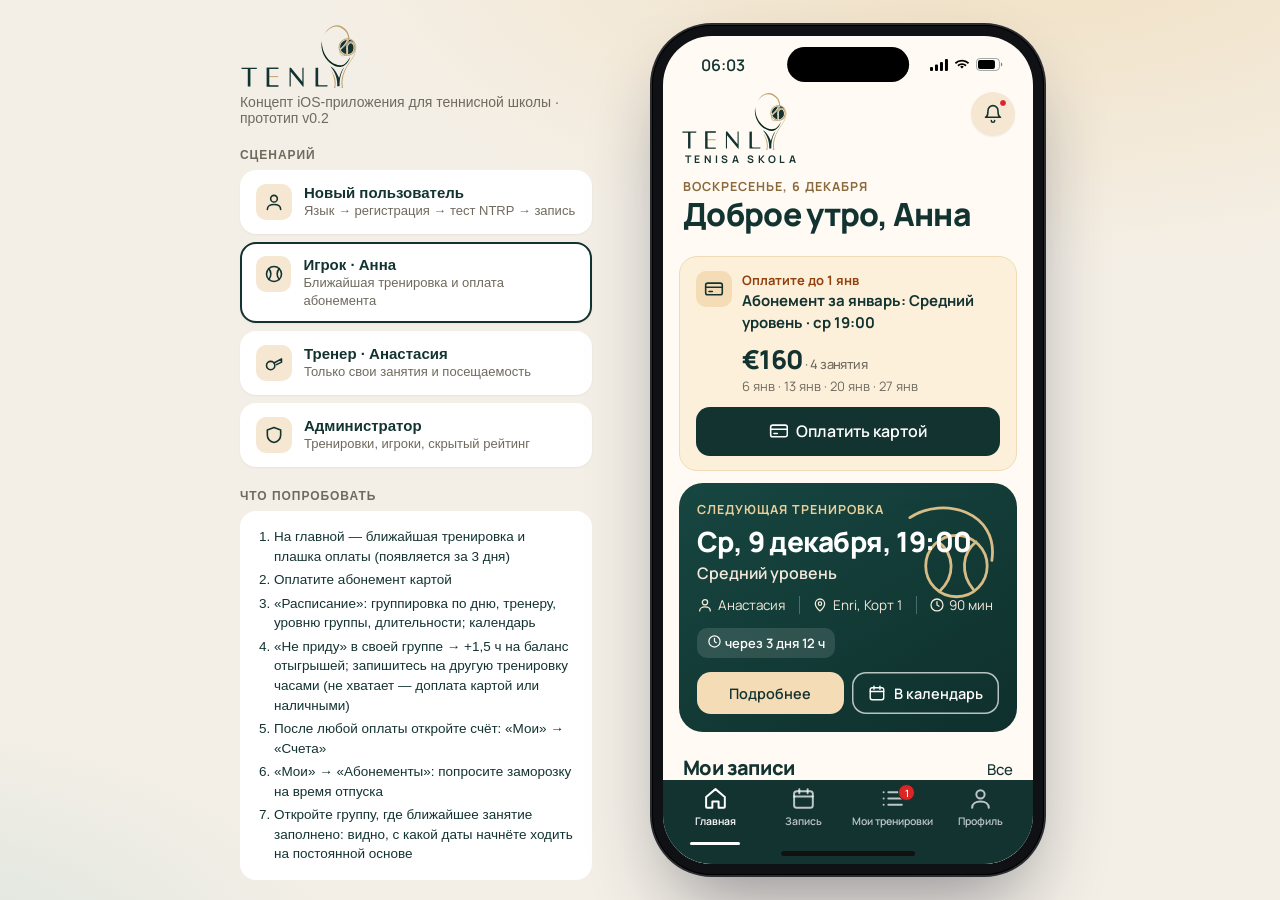
==== app/index.html @ 1273717a "app: waitlist offers held for 1 hour, decline/expiry passes to next; amounts with cents everywhere C" ====
<!doctype html>
<html lang="ru">
<head>
<meta charset="utf-8">
<meta name="viewport" content="width=device-width, initial-scale=1, viewport-fit=cover, maximum-scale=1">
<meta name="apple-mobile-web-app-capable" content="yes">
<meta name="mobile-web-app-capable" content="yes">
<meta name="apple-mobile-web-app-status-bar-style" content="default">
<meta name="apple-mobile-web-app-title" content="Tenly">
<meta name="theme-color" content="#f2f4f8">
<link rel="preconnect" href="https://fonts.googleapis.com"><link rel="preconnect" href="https://fonts.gstatic.com" crossorigin>
<link href="https://fonts.googleapis.com/css2?family=Raleway:wght@500;600;700;800&family=Manrope:wght@500;600;700;800&display=swap" rel="stylesheet">
<title>Tenly — прототип приложения</title>
<link rel="icon" type="image/png" href="favicon.png">
<link rel="apple-touch-icon" href="icon-180.png">
<style>
:root{
  --bg:#fffaf3;--card:#fcf1e2;--text:#133331;--muted:#6f6a5e;--muted2:#a89e8c;--line:#efe2cf;
  --pri:#133331;--pri2:#1f4a46;--pri-soft:#f5e7d2;--ball:#f6ddb9;--ball-d:#bda26d;--gold:#bda26d;--brown:#8a6a3d;
  --ok:#16a34a;--ok-soft:#dcfce7;--warn:#d97706;--warn-soft:#fef3c7;--bad:#dc2626;--bad-soft:#fee2e2;
  --r:18px;
  font-family:-apple-system,BlinkMacSystemFont,"SF Pro Text","Inter","Segoe UI",Roboto,sans-serif;
  -webkit-font-smoothing:antialiased;
}
*{box-sizing:border-box;-webkit-tap-highlight-color:transparent}
html,body{margin:0;height:100%}
body{background:#dfe4ee;color:var(--text);overflow:hidden}
button{font:inherit;color:inherit;border:0;background:none;padding:0;cursor:pointer;text-align:inherit}
input,select,textarea{font:inherit;color:inherit}
svg.i{width:20px;height:20px;stroke:currentColor;fill:none;stroke-width:1.9;stroke-linecap:round;stroke-linejoin:round;flex-shrink:0}

/* ---------- stage (desktop) ---------- */
.stage{height:100%;display:flex;align-items:center;justify-content:center;gap:56px;padding:20px;
  background:radial-gradient(1200px 600px at 80% -10%,#c6d9f3 0,transparent 60%),radial-gradient(900px 500px at -10% 110%,#e3f0b8 0,transparent 55%),#e7ecf3}
.panel{width:360px;max-height:calc(100vh - 40px);overflow:auto;padding:4px 4px 20px}
.panel .brand{display:flex;align-items:center;gap:12px;margin-bottom:6px}
.panel .brand .logo{height:64px;width:auto}
.panel h2{font-size:22px;line-height:1.2;margin:0}
.panel .sub{color:var(--muted);font-size:14px;margin:4px 0 18px}
.panel h4{font-size:12px;text-transform:uppercase;letter-spacing:.08em;color:var(--muted);margin:22px 0 8px}
.role-card{display:flex;gap:12px;align-items:flex-start;width:100%;background:#fff;border-radius:16px;padding:12px 14px;margin-bottom:8px;border:2px solid transparent;box-shadow:0 1px 2px rgba(15,23,42,.05)}
.role-card.on{border-color:var(--pri)}
.role-card .ri{width:36px;height:36px;border-radius:10px;display:grid;place-items:center;background:var(--pri-soft);color:var(--pri)}
.role-card b{display:block;font-size:15px}
.role-card span{font-size:13px;color:var(--muted)}
.tips{background:#fff;border-radius:16px;padding:12px 16px;font-size:13.5px;line-height:1.45}
.tips ol{margin:0;padding-left:18px}
.tips li{margin:4px 0}
.seg-mini{display:flex;background:#fff;border-radius:12px;padding:3px;gap:3px}
.seg-mini button{flex:1;padding:8px 6px;border-radius:9px;font-size:13px;font-weight:600;text-align:center;color:var(--muted)}
.seg-mini button.on{background:var(--pri);color:#fff}
.panel-actions{display:flex;flex-direction:column;gap:8px;margin-top:18px}
.pbtn{display:flex;align-items:center;justify-content:center;gap:8px;padding:12px;border-radius:14px;background:#fff;font-weight:600;font-size:14px}
.pbtn.dark{background:var(--text);color:#fff}
.small-note{font-size:12px;color:var(--muted);margin-top:10px;line-height:1.4}

/* ---------- phone ---------- */
.phone{width:393px;height:852px;flex-shrink:0;border-radius:60px;background:#101114;padding:11px;position:relative;
  box-shadow:0 0 0 2px #2b2d33,0 40px 80px -20px rgba(15,23,42,.45),inset 0 0 0 1px #000}
.screen{position:relative;width:100%;height:100%;border-radius:49px;overflow:hidden;background:var(--bg);display:flex;flex-direction:column;isolation:isolate}
.statusbar{height:52px;flex-shrink:0;display:flex;align-items:center;justify-content:space-between;padding:6px 30px 0 38px;font-weight:600;font-size:16px;position:relative;z-index:30}
.statusbar .island{position:absolute;left:50%;top:11px;transform:translateX(-50%);width:122px;height:35px;border-radius:20px;background:#000}
.statusbar .sb-r{display:flex;gap:6px;align-items:center}
.homebar{position:absolute;bottom:8px;left:50%;transform:translateX(-50%);width:134px;height:5px;border-radius:3px;background:#111;z-index:60;pointer-events:none}
.demo-fab{display:none}

@media (max-width:600px){
  body{background:var(--bg)}
  .stage{display:block;padding:0;background:var(--bg)}
  .panel{display:none}
  .phone{width:100vw;height:100dvh;border-radius:0;padding:0;box-shadow:none;background:var(--bg)}
  .screen{border-radius:0}
  .statusbar,.homebar{display:none}
  .screen{padding-top:env(safe-area-inset-top)}
  .demo-fab{display:flex;position:fixed;right:0;top:42%;z-index:200;writing-mode:vertical-rl;transform:rotate(180deg);
    background:var(--text);color:#fff;font-size:12px;font-weight:700;letter-spacing:.06em;padding:12px 7px;border-radius:0 10px 10px 0;opacity:.85}
}

/* ---------- views ---------- */
.view{position:relative;flex:1;min-height:0;display:flex;flex-direction:column}
.view.push{animation:push .28s cubic-bezier(.2,.8,.2,1)}
.view.pop{animation:pop .24s ease-out}
@keyframes push{from{transform:translateX(40%);opacity:.3}to{transform:none;opacity:1}}
@keyframes pop{from{transform:translateX(-12%);opacity:.5}to{transform:none;opacity:1}}
.content{flex:1;min-height:0;overflow-y:auto;overflow-x:hidden;padding:0 16px 110px;-webkit-overflow-scrolling:touch;scrollbar-width:none}
.content::-webkit-scrollbar{display:none}
.content.no-tab{padding-bottom:40px}
.lg-head{padding:6px 4px 12px;display:flex;align-items:flex-end;justify-content:space-between;gap:12px}
.lg-head h1{font-size:32px;line-height:1.1;margin:0;letter-spacing:-.02em}
.lg-head .hsub{font-size:14px;color:var(--muted);margin-bottom:2px}
.icon-btn{width:38px;height:38px;border-radius:50%;background:#fff;display:grid;place-items:center;position:relative;box-shadow:0 1px 2px rgba(15,23,42,.06)}
.icon-btn .dot{position:absolute;top:7px;right:8px;width:8px;height:8px;border-radius:50%;background:var(--bad);border:2px solid #fff}
.navbar{height:46px;flex-shrink:0;display:grid;grid-template-columns:96px 1fr 96px;align-items:center;padding:0 8px}
.navbar .back{display:flex;align-items:center;gap:2px;color:var(--pri);font-size:17px;padding:6px}
.navbar .back svg{width:24px;height:24px}
.navbar .ttl{text-align:center;font-weight:600;font-size:17px;white-space:nowrap;overflow:hidden;text-overflow:ellipsis}
.navbar .act{justify-self:end;color:var(--pri);font-weight:600;font-size:17px;padding:6px}

.sec-t{display:flex;justify-content:space-between;align-items:baseline;margin:22px 4px 10px}
.sec-t h3{font-size:20px;margin:0;letter-spacing:-.01em}
.sec-t a,.sec-t button{color:var(--pri);font-size:15px;font-weight:500}
.card{background:var(--card);border-radius:var(--r);padding:16px;box-shadow:0 1px 2px rgba(15,23,42,.04)}
.muted{color:var(--muted)}
.row{display:flex;align-items:center;gap:10px}
.between{display:flex;align-items:center;justify-content:space-between;gap:10px}
.mt8{margin-top:8px}.mt12{margin-top:12px}.mt16{margin-top:16px}.mt20{margin-top:20px}
.fs13{font-size:13px}.fs14{font-size:14px}.fs15{font-size:15px}.b{font-weight:700}

.btn{display:flex;align-items:center;justify-content:center;gap:8px;height:50px;border-radius:14px;font-weight:600;font-size:16px;width:100%;transition:transform .1s,opacity .2s}
.btn:active{transform:scale(.98)}
.btn.pri{background:var(--pri);color:#fff}
.btn.sec{background:var(--pri-soft);color:var(--pri)}
.btn.ghost{background:#fff;color:var(--text);box-shadow:inset 0 0 0 1px var(--line)}
.btn.danger{background:var(--bad-soft);color:var(--bad)}
.btn.dark{background:var(--text);color:#fff}
.btn.sm{height:38px;font-size:14px;border-radius:11px;padding:0 14px;width:auto}
.btn[disabled]{opacity:.45;pointer-events:none}

.chip{display:inline-flex;align-items:center;gap:5px;height:34px;padding:0 13px;border-radius:17px;background:#fff;font-size:14px;font-weight:500;white-space:nowrap;box-shadow:inset 0 0 0 1px var(--line)}
.chip.on{background:var(--text);color:#fff;box-shadow:none}
.chip svg{width:16px;height:16px}
.chips{display:flex;gap:8px;overflow-x:auto;padding:2px 16px 10px;margin:0 -16px;scrollbar-width:none}
.chips::-webkit-scrollbar{display:none}
.chips.wrap{flex-wrap:wrap;overflow:visible;margin:0;padding:0}

.tag{display:inline-flex;align-items:center;gap:4px;font-size:12px;font-weight:600;padding:3px 8px;border-radius:7px;background:#f1f5f9;color:#334155;white-space:nowrap}
.tag svg{width:13px;height:13px}
.tag.lv{background:var(--ball);color:#3d4a07}
.tag.ok{background:var(--ok-soft);color:#166534}
.tag.warn{background:var(--warn-soft);color:#92400e}
.tag.bad{background:var(--bad-soft);color:#991b1b}
.tag.pri{background:var(--pri-soft);color:var(--pri)}
.tag.dark{background:var(--text);color:#fff}

.avatar{width:36px;height:36px;border-radius:50%;display:grid;place-items:center;color:#fff;font-weight:700;font-size:13px;flex-shrink:0}
.avatar.sm{width:22px;height:22px;font-size:9px}
.avatar.lg{width:64px;height:64px;font-size:22px}
.av-stack{display:flex}
.av-stack .avatar{border:2px solid #fff;margin-left:-8px}
.av-stack .avatar:first-child{margin-left:0}

/* training card */
.tr{display:flex;gap:12px;width:100%;background:#fff;border-radius:16px;padding:12px 14px;margin-bottom:8px;align-items:stretch;box-shadow:0 1px 2px rgba(15,23,42,.04)}
.tr-time{width:52px;flex-shrink:0;display:flex;flex-direction:column;border-right:1px solid var(--line);padding-right:10px}
.tr-time b{font-size:17px;letter-spacing:-.01em}
.tr-time span{font-size:12px;color:var(--muted);margin-top:2px}
.tr-time .dd{font-size:11px;font-weight:700;color:var(--pri);text-transform:uppercase;margin-bottom:2px}
.tr-main{flex:1;min-width:0}
.tr-title{font-weight:650;font-size:15.5px;line-height:1.25;display:flex;align-items:center;gap:6px}
.tr-meta{font-size:13px;color:var(--muted);margin-top:4px;display:flex;align-items:center;gap:6px;white-space:nowrap;overflow:hidden;text-overflow:ellipsis}
.tr-tags{display:flex;flex-wrap:wrap;gap:5px;margin-top:8px}
.tr-price{text-align:right;font-weight:700;font-size:15px;white-space:nowrap;display:flex;flex-direction:column;justify-content:space-between;align-items:flex-end}
.tr-price small{display:block;font-weight:500;font-size:11px;color:var(--muted)}
.tr.locked{opacity:.55}
.tr.locked .tr-title{color:var(--muted)}
.grp-h{font-size:13px;font-weight:700;text-transform:uppercase;letter-spacing:.05em;color:var(--muted);margin:18px 4px 8px;display:flex;justify-content:space-between}
.grp-h:first-child{margin-top:6px}

/* hero next training */
.hero{border-radius:22px;padding:18px;color:#fff;position:relative;overflow:hidden;
  background:radial-gradient(120% 90% at 50% 60%,#2464b3 0 62%,#3b80cc 62.4%);}
.hero:before{content:"";position:absolute;inset:0;background:
  linear-gradient(90deg,transparent 49.6%,rgba(255,255,255,.18) 49.6% 50.4%,transparent 50.4%),
  linear-gradient(0deg,transparent 30%,rgba(255,255,255,.14) 30% 30.8%,transparent 30.8%);pointer-events:none}
.hero .ball{position:absolute;right:-26px;top:-26px;width:110px;height:110px;border-radius:50%;background:linear-gradient(145deg,#ecf77a,#c4dc2a);opacity:.95}
.hero .ball:after{content:"";position:absolute;inset:14px;border-radius:50%;border:4px solid rgba(255,255,255,.35);clip-path:inset(0 50% 0 0)}
.hero .lbl{font-size:13px;font-weight:600;opacity:.8;position:relative}
.hero .when{font-size:28px;font-weight:800;letter-spacing:-.02em;margin-top:4px;position:relative}
.hero .what{font-size:16px;font-weight:600;margin-top:2px;position:relative}
.hero .meta{display:flex;gap:14px;flex-wrap:wrap;font-size:13.5px;opacity:.9;margin-top:12px;position:relative}
.hero .meta span{display:flex;align-items:center;gap:5px}
.hero .meta svg{width:16px;height:16px}
.hero .cd{position:relative;display:inline-flex;margin-top:14px;background:rgba(255,255,255,.16);border-radius:10px;padding:6px 10px;font-size:13px;font-weight:600}
.hero .acts{display:flex;gap:8px;margin-top:14px;position:relative}
.hero .acts .btn{height:42px;font-size:14.5px}
.hero .acts .w{background:#fff;color:var(--pri)}
.hero .acts .t{background:rgba(255,255,255,.16);color:#fff}

.paybox{border-radius:18px;padding:14px 16px;background:#fff7e6;border:1px solid #fde4b0;margin-top:12px}
.paybox .pt{display:flex;gap:10px;align-items:flex-start}
.paybox .pi{width:36px;height:36px;border-radius:10px;background:#fde68a;color:#92400e;display:grid;place-items:center;flex-shrink:0}
.paybox b{font-size:15px}
.paybox .amt{font-size:26px;font-weight:800;letter-spacing:-.02em}
.paybox.done{background:var(--ok-soft);border-color:#bbf7d0}
.paybox.done .pi{background:#bbf7d0;color:#166534}

.hs{display:flex;gap:10px;overflow-x:auto;margin:0 -16px;padding:2px 16px 4px;scrollbar-width:none;scroll-snap-type:x mandatory}
.hs::-webkit-scrollbar{display:none}
.mini{flex:0 0 220px;scroll-snap-align:start;background:#fff;border-radius:16px;padding:14px;display:flex;flex-direction:column;gap:6px;text-align:left}
.mini .d{font-size:12px;font-weight:700;color:var(--pri);text-transform:uppercase}
.mini .t{font-weight:650;font-size:15px;line-height:1.25}

.list{background:#fff;border-radius:var(--r);overflow:hidden}
.li{display:flex;align-items:center;gap:12px;padding:12px 16px;width:100%;position:relative;min-height:54px}
.li + .li:before{content:"";position:absolute;top:0;left:62px;right:0;height:1px;background:var(--line)}
.list.plain .li + .li:before{left:16px}
.li .lic{width:32px;height:32px;border-radius:9px;display:grid;place-items:center;background:var(--pri-soft);color:var(--pri);flex-shrink:0}
.li .lic svg{width:18px;height:18px}
.li .lt{flex:1;min-width:0}
.li .lt b{display:block;font-weight:550;font-size:15.5px}
.li .lt span{display:block;font-size:13px;color:var(--muted);margin-top:1px}
.li .lr{color:var(--muted2);display:flex;align-items:center;gap:6px;font-size:14px}
.li .lr svg{width:18px;height:18px}

.seg{display:flex;background:#e4e6ec;border-radius:11px;padding:2px;margin:0 0 12px}
.balrow{display:flex;align-items:center;gap:12px;width:100%;background:#fff;border-radius:16px;padding:12px 14px;margin-bottom:12px;color:var(--muted2)}
.balrow .lic{width:40px;height:40px;border-radius:12px;background:var(--ball);color:#3d4a07;display:grid;place-items:center}
.balrow .lt{flex:1;min-width:0;color:var(--text)}
.balrow small{display:block;font-size:12px;color:var(--muted);font-weight:600}
.balrow b{font-size:20px;letter-spacing:-.01em}
.inv{background:#fff;border-radius:20px;padding:20px;box-shadow:0 1px 2px rgba(15,23,42,.04)}
.inv-row{display:flex;justify-content:space-between;gap:12px;padding:10px 0;border-bottom:1px solid var(--line);font-size:14.5px}
.inv-row:last-child{border-bottom:0}
.inv-row small{display:block;color:var(--muted);font-size:12.5px;margin-top:2px}
.inv-tot{display:flex;justify-content:space-between;align-items:baseline;margin-top:12px;padding-top:12px;border-top:2px solid var(--text)}
.inv-tot b{font-size:26px;letter-spacing:-.02em}
.qbtn{display:inline-grid;place-items:center;width:22px;height:22px;border-radius:50%;background:var(--pri-soft);color:var(--pri);margin-left:6px;vertical-align:middle;cursor:pointer}
.qbtn svg{width:15px;height:15px}
.ntrp-row{display:flex;gap:12px;padding:10px 0;border-bottom:1px solid var(--line)}
.ntrp-row:last-child{border-bottom:0}
.ntrp-row b.n{flex:0 0 38px;font-size:17px;color:var(--pri)}
.msg{background:#fff;border-radius:16px;padding:14px;margin-bottom:8px;box-shadow:0 1px 2px rgba(15,23,42,.04)}
.msg.unread{box-shadow:inset 3px 0 0 var(--pri),0 1px 2px rgba(15,23,42,.04)}
.msg .mh{display:flex;gap:10px;align-items:flex-start}
.msg .mi{width:36px;height:36px;border-radius:11px;display:grid;place-items:center;flex-shrink:0;background:var(--pri-soft);color:var(--pri)}
.att{display:flex;gap:6px;margin-top:8px}
.att button{flex:1;height:34px;border-radius:10px;font-size:13.5px;font-weight:600;background:#f1f5f9;color:#475569;display:flex;align-items:center;justify-content:center;gap:4px}
.att button svg{width:15px;height:15px}
.att button.on.yes{background:var(--ok);color:#fff}
.att button.on.no{background:var(--bad);color:#fff}
.tr-price .pp{background:var(--pri);color:#fff;border-radius:9px;padding:4px 9px;font-size:14px}
.seg .sdot{display:inline-block;width:6px;height:6px;border-radius:50%;background:var(--bad);margin-left:3px;vertical-align:middle}
.seg button{flex:1;text-align:center;padding:7px 2px;font-size:13px;white-space:nowrap;font-weight:600;border-radius:9px;color:#334155}
.seg button.on{background:#fff;box-shadow:0 1px 3px rgba(0,0,0,.1);color:var(--text)}

.stickyhead{position:sticky;top:0;z-index:5;background:var(--bg);padding-top:2px;margin:0 -16px;padding-left:16px;padding-right:16px}

/* tabbar */
.tabbar{position:absolute;left:0;right:0;bottom:0;height:84px;padding:6px 8px 26px;display:flex;justify-content:space-around;z-index:20;
  background:rgba(249,250,252,.86);backdrop-filter:blur(20px) saturate(180%);-webkit-backdrop-filter:blur(20px) saturate(180%);border-top:1px solid rgba(0,0,0,.07)}
.tabbar button{flex:1;display:flex;flex-direction:column;align-items:center;gap:3px;font-size:10.5px;font-weight:600;color:#8a93a3;position:relative}
.tabbar button svg{width:25px;height:25px}
.tabbar button.on{color:var(--pri)}
.tabbar .badge{position:absolute;top:-2px;left:calc(50% + 6px);background:var(--bad);color:#fff;font-size:10px;min-width:17px;height:17px;border-radius:9px;display:grid;place-items:center;padding:0 4px}
@media (max-width:600px){.tabbar{height:calc(58px + env(safe-area-inset-bottom));padding-bottom:calc(6px + env(safe-area-inset-bottom))}}

/* sheet */
.backdrop{position:absolute;inset:0;background:rgba(15,23,42,.38);z-index:80}
.backdrop.anim{animation:fade .2s}
.sheet{position:absolute;left:0;right:0;bottom:0;z-index:81;background:var(--bg);border-radius:22px 22px 0 0;max-height:88%;display:flex;flex-direction:column}
.sheet.anim{animation:up .28s cubic-bezier(.2,.8,.2,1)}
.sheet .grab{width:38px;height:5px;border-radius:3px;background:#cbd5e1;margin:8px auto 2px;flex-shrink:0}
.sheet .sh-h{display:flex;align-items:center;justify-content:space-between;padding:8px 18px 6px;flex-shrink:0}
.sheet .sh-h h3{margin:0;font-size:19px}
.sheet .sh-b{overflow-y:auto;padding:6px 16px 34px}
.x-btn{width:30px;height:30px;border-radius:50%;background:#e4e6ec;display:grid;place-items:center;color:#475569}
.x-btn svg{width:16px;height:16px}
@keyframes up{from{transform:translateY(100%)}to{transform:none}}
@keyframes fade{from{opacity:0}to{opacity:1}}

.opt{display:flex;gap:12px;align-items:flex-start;width:100%;background:#fff;border-radius:16px;padding:14px;margin-bottom:8px;box-shadow:inset 0 0 0 1.5px var(--line)}
.opt.on{box-shadow:inset 0 0 0 2px var(--pri);background:#f8faff}
.opt.dis{opacity:.5;pointer-events:none}
.opt .rd{width:22px;height:22px;border-radius:50%;border:2px solid #cbd5e1;flex-shrink:0;display:grid;place-items:center;margin-top:1px}
.opt.on .rd{border-color:var(--pri);background:var(--pri)}
.opt.on .rd:after{content:"";width:8px;height:8px;border-radius:50%;background:#fff}
.opt .ot{flex:1}
.opt .ot b{font-size:15.5px}
.opt .ot p{margin:3px 0 0;font-size:13px;color:var(--muted);line-height:1.4}
.opt .op{font-weight:800;font-size:17px;white-space:nowrap}

.toast{position:absolute;left:16px;right:16px;bottom:100px;z-index:120;background:rgba(15,23,42,.94);color:#fff;border-radius:14px;padding:12px 14px;font-size:14px;line-height:1.35;display:flex;gap:10px;align-items:center}
.toast.anim{animation:up .25s}
.toast svg{color:var(--gold)}

/* forms */
.field{background:#fff;border-radius:14px;padding:8px 14px;margin-bottom:8px}
.field label{display:block;font-size:12px;color:var(--muted);font-weight:600}
.field input,.field select,.field textarea{width:100%;border:0;outline:0;background:none;font-size:16px;padding:3px 0;-webkit-appearance:none;appearance:none}
.field select{background:url("data:image/svg+xml,%3Csvg xmlns='http://www.w3.org/2000/svg' viewBox='0 0 24 24' fill='none' stroke='%2394a3b8' stroke-width='2'%3E%3Cpath d='M6 9l6 6 6-6'/%3E%3C/svg%3E") right center/18px no-repeat}
.f2{display:grid;grid-template-columns:1fr 1fr;gap:8px}
.f2 .field{margin-bottom:0}
.f-group{margin-bottom:8px}
.switch{position:relative;width:51px;height:31px;flex-shrink:0}
.switch input{opacity:0;width:0;height:0;position:absolute}
.switch span{position:absolute;inset:0;border-radius:16px;background:#e2e8f0;transition:.2s}
.switch span:before{content:"";position:absolute;left:2px;top:2px;width:27px;height:27px;border-radius:50%;background:#fff;box-shadow:0 2px 4px rgba(0,0,0,.2);transition:.2s}
.switch input:checked + span{background:var(--ok)}
.switch input:checked + span:before{transform:translateX(20px)}

/* onboarding */
.ob{flex:1;display:flex;flex-direction:column;padding:10px 24px 34px;min-height:0;overflow-y:auto}
.ob h1{font-size:30px;line-height:1.15;letter-spacing:-.02em;margin:10px 0 8px}
.ob p.lead{color:var(--muted);font-size:16px;line-height:1.45;margin:0 0 20px}
.ob .grow{flex:1}
.lang{display:flex;align-items:center;gap:14px;width:100%;background:#fff;border-radius:16px;padding:16px;margin-bottom:10px;font-size:17px;font-weight:600;box-shadow:inset 0 0 0 1.5px var(--line)}
.lang.on{box-shadow:inset 0 0 0 2px var(--pri)}
.lang .fl{font-size:26px}
.lang .ck{margin-left:auto;color:var(--pri)}
.social{display:flex;align-items:center;justify-content:center;gap:10px;height:50px;border-radius:14px;width:100%;font-weight:600;font-size:16px;margin-bottom:8px}
.social.blk{background:#000;color:#fff}
.social.wht{background:#fff;box-shadow:inset 0 0 0 1px var(--line)}
.or{display:flex;align-items:center;gap:12px;color:var(--muted2);font-size:13px;margin:14px 0}
.or:before,.or:after{content:"";flex:1;height:1px;background:var(--line)}
.code{display:flex;gap:10px;justify-content:center;margin:20px 0}
.code div{width:58px;height:66px;border-radius:14px;background:#fff;display:grid;place-items:center;font-size:28px;font-weight:700;box-shadow:inset 0 0 0 1.5px var(--line);animation:pin .3s both}
@keyframes pin{from{opacity:0;transform:translateY(6px)}to{opacity:1;transform:none}}
.prog{height:6px;background:#e2e8f0;border-radius:3px;overflow:hidden;margin:6px 0 4px}
.prog div{height:100%;background:var(--pri);border-radius:3px;transition:width .3s}
.qopt{display:flex;align-items:center;gap:12px;width:100%;background:#fff;border-radius:15px;padding:14px;margin-bottom:8px;font-size:15.5px;line-height:1.3;box-shadow:inset 0 0 0 1.5px var(--line);text-align:left}
.qopt.on{box-shadow:inset 0 0 0 2px var(--pri);background:#f5f8ff}
.qopt .n{width:28px;height:28px;border-radius:50%;background:#f1f5f9;display:grid;place-items:center;font-weight:700;font-size:13px;color:var(--muted);flex-shrink:0}
.qopt.on .n{background:var(--pri);color:#fff}
.scale{position:relative;height:12px;border-radius:6px;background:linear-gradient(90deg,#d3e3f7,#7fa8dc,#2b6cc0,#173f78);margin:22px 4px 8px}
.scale .mk{position:absolute;top:50%;width:26px;height:26px;border-radius:50%;background:var(--gold);border:4px solid #fff;box-shadow:0 2px 8px rgba(0,0,0,.25);transform:translate(-50%,-50%)}
.scale-l{display:flex;justify-content:space-between;font-size:12px;color:var(--muted);font-weight:600;padding:0 2px}
.big-rating{font-size:84px;font-weight:800;letter-spacing:-.04em;line-height:1;color:var(--pri)}
.rating-ball{width:120px;height:120px;border-radius:50%;background:linear-gradient(145deg,#eef78a,#c4dc2a);display:grid;place-items:center;margin:10px auto;position:relative;box-shadow:0 18px 40px -12px rgba(170,200,40,.7)}
.rating-ball span{font-size:44px;font-weight:800;color:#26310a;font-family:Raleway,sans-serif;letter-spacing:-.03em}
.rating-ball:after{content:"";position:absolute;inset:10px;border-radius:50%;border:4px solid rgba(255,255,255,.7);clip-path:inset(0 0 0 55%)}

/* calendar */
.cal{background:#fff;border-radius:var(--r);padding:12px 10px 8px}
.cal-h{display:flex;justify-content:space-between;align-items:center;padding:0 6px 8px}
.cal-h b{font-size:17px}
.cal-h .arr{display:flex;gap:4px}
.cal-h .arr button{width:32px;height:32px;border-radius:50%;display:grid;place-items:center;color:var(--pri)}
.cal-g{display:grid;grid-template-columns:repeat(7,1fr);text-align:center;row-gap:2px}
.cal-g .wd{font-size:11px;font-weight:700;color:var(--muted2);padding:4px 0}
.cal-d{height:44px;display:flex;flex-direction:column;align-items:center;justify-content:center;gap:3px;border-radius:12px;font-size:15px;font-weight:550}
.cal-d.out{color:#cbd5e1}
.cal-d.past{color:#cbd5e1}
.cal-d.today{color:var(--pri);font-weight:800}
.cal-d.sel{background:var(--pri);color:#fff}
.cal-d .dots{display:flex;gap:2px;height:5px}
.cal-d .dots i{width:5px;height:5px;border-radius:50%;background:var(--pri)}
.cal-d.sel .dots i{background:#b9d3f0}
.cal-d .dots i.my{background:var(--ball-d)}

.week{display:flex;gap:6px;margin-bottom:10px}
.week button{flex:1;background:#fff;border-radius:12px;padding:6px 0;text-align:center}
.week button small{display:block;font-size:11px;color:var(--muted);font-weight:600}
.week button b{font-size:16px}
.week button.on{background:var(--pri);color:#fff}
.week button.on small{color:rgba(255,255,255,.8)}

.kpis{display:grid;grid-template-columns:1fr 1fr;gap:8px}
.kpi{background:#fff;border-radius:16px;padding:12px 14px}
.kpi small{font-size:12px;color:var(--muted);font-weight:600}
.kpi b{display:block;font-size:24px;letter-spacing:-.02em;margin-top:2px}
.kpi span{font-size:12px}
.bar{height:6px;border-radius:3px;background:#e2e8f0;overflow:hidden;margin-top:8px}
.bar i{display:block;height:100%;background:var(--pri)}

.detail-hero{background:#fff;border-radius:22px;padding:18px}
.detail-hero h2{margin:8px 0 4px;font-size:24px;letter-spacing:-.02em;line-height:1.2}
.facts{display:grid;grid-template-columns:1fr 1fr;gap:8px;margin-top:12px}
.fact{background:var(--bg);border-radius:14px;padding:10px 12px}
.fact small{display:block;font-size:12px;color:var(--muted);font-weight:600}
.fact b{font-size:15px}
.spots{display:flex;gap:4px;margin-top:8px}
.spots i{flex:1;height:8px;border-radius:4px;background:#e2e8f0}
.spots i.p{background:var(--pri)}
.spots i.d{background:#b9d3f0}
.legend{display:flex;gap:12px;font-size:12px;color:var(--muted);margin-top:8px;flex-wrap:wrap}
.legend span{display:flex;align-items:center;gap:5px}
.legend i{width:10px;height:10px;border-radius:3px;display:inline-block}
.bottom-cta{position:absolute;left:0;right:0;bottom:0;padding:12px 16px 30px;background:linear-gradient(to top,var(--bg) 70%,rgba(242,243,247,0));z-index:10}
@media (max-width:600px){.bottom-cta{padding-bottom:calc(14px + env(safe-area-inset-bottom))}}
.stepper{display:flex;align-items:center;gap:14px}
.stepper button{width:40px;height:40px;border-radius:12px;background:var(--pri-soft);color:var(--pri);font-size:22px;font-weight:700;display:grid;place-items:center}
.stepper b{font-size:30px;min-width:56px;text-align:center;letter-spacing:-.02em}
.success{flex:1;display:flex;flex-direction:column;align-items:center;justify-content:center;text-align:center;padding:24px}
.success .ok{width:96px;height:96px;border-radius:50%;background:var(--ok);display:grid;place-items:center;color:#fff;animation:pop2 .45s cubic-bezier(.3,1.6,.5,1)}
.success .ok svg{width:50px;height:50px;stroke-width:2.6}
@keyframes pop2{from{transform:scale(.3);opacity:0}to{transform:none;opacity:1}}
.spinner{width:22px;height:22px;border-radius:50%;border:3px solid rgba(255,255,255,.4);border-top-color:#fff;animation:spin .8s linear infinite}
@keyframes spin{to{transform:rotate(360deg)}}
.cardviz{border-radius:16px;padding:16px;color:#fff;background:linear-gradient(135deg,#334155,#0f172a);height:120px;display:flex;flex-direction:column;justify-content:space-between}
.cardviz .num{font-size:18px;letter-spacing:.12em;font-weight:600}
.empty{text-align:center;padding:30px 20px;color:var(--muted)}
.empty .ei{width:60px;height:60px;border-radius:50%;background:#fff;display:grid;place-items:center;margin:0 auto 12px;color:var(--pri)}
.note{display:flex;gap:10px;background:var(--pri-soft);color:#173a6b;border-radius:14px;padding:12px 14px;font-size:13.5px;line-height:1.45}
.note svg{width:18px;height:18px;margin-top:1px}
.note.warn{background:var(--warn-soft);color:#78350f}
.fab{position:absolute;right:18px;bottom:100px;z-index:15;width:56px;height:56px;border-radius:50%;background:var(--pri);color:#fff;display:grid;place-items:center;box-shadow:0 10px 24px -6px rgba(31,95,174,.55)}
.fab svg{width:26px;height:26px}
.check{width:28px;height:28px;border-radius:8px;box-shadow:inset 0 0 0 2px #cbd5e1;display:grid;place-items:center;color:#fff;flex-shrink:0}
.check.on{background:var(--ok);box-shadow:none}
.check svg{width:18px;height:18px;stroke-width:3}
.searchbar{display:flex;align-items:center;gap:8px;background:#e4e6ec;border-radius:12px;padding:0 10px;height:38px;margin-bottom:10px;color:var(--muted)}
.searchbar input{flex:1;border:0;outline:0;background:none;font-size:16px}
.concept{font-size:14px;line-height:1.5}
.concept h5{font-size:15px;margin:16px 0 4px}
.concept ul{margin:4px 0;padding-left:18px}
.concept li{margin:3px 0}
.lg-head h1,.ob h1,.hero .when,.detail-hero h2,.success h2,.sheet .sh-h h3,.sec-t h3{font-family:Raleway,-apple-system,sans-serif;font-weight:700;letter-spacing:-.01em}
.wordmark{font-family:Raleway,sans-serif;font-weight:500;letter-spacing:.32em;color:var(--pri)}
.hero .when{font-weight:800}
/* ---------- Tenly design (dark green + gold + cream) ---------- */
.screen{font-family:Manrope,-apple-system,"Segoe UI",sans-serif}
.lg-head h1,.ob h1,.hero .when,.detail-hero h2,.success h2,.sheet .sh-h h3,.sec-t h3{font-family:Manrope,-apple-system,sans-serif;font-weight:800;letter-spacing:-.02em;color:var(--text)}
.hero .when{color:#fff}
.stage{background:radial-gradient(1200px 600px at 80% -10%,#f1dfc0 0,transparent 60%),radial-gradient(900px 500px at -10% 110%,#d8e3dd 0,transparent 55%),#f4efe6}
.card,.kpi,.mini,.tr,.list,.detail-hero,.msg,.balrow,.cal,.week button{background:var(--card);box-shadow:none}
.opt,.qopt,.lang,.field{background:#fff}
.lg-head .hsub{font-size:12.5px;font-weight:700;letter-spacing:.08em;text-transform:uppercase;color:var(--brown)}
.icon-btn{background:var(--pri-soft);color:var(--text);width:44px;height:44px}
.brandbar{display:flex;align-items:flex-start;justify-content:space-between;padding:4px 2px 6px}
.brandbar .bl{display:flex;flex-direction:column;align-items:flex-start}
.brandbar img{height:58px;width:auto}
.brandbar .bs{font-size:10.5px;letter-spacing:.32em;font-weight:700;color:var(--text);margin:2px 0 0 4px}
.hero{background:linear-gradient(150deg,#174641 0%,#0f302c 100%);border-radius:24px}
.hero:before{display:none}
.hero .ball{display:none}
.hero .emb{position:absolute;right:10px;top:16px;width:112px;height:112px;opacity:.95}
.hero .lbl{font-size:12.5px;font-weight:700;letter-spacing:.08em;text-transform:uppercase;color:#e9cf9c;opacity:1}
.hero .what{color:#f3eadb}
.hero .meta{opacity:1;color:#f3eadb}
.hero .meta span+span{border-left:1px solid rgba(255,255,255,.25);padding-left:12px}
.hero .cd{background:rgba(255,255,255,.12)}
.hero .acts .w{background:#f4dcb6;color:var(--text)}
.hero .acts .t{background:transparent;color:#fff;box-shadow:inset 0 0 0 1.5px rgba(255,255,255,.7)}
.kpi{position:relative;padding:14px 16px}
.kpi small{text-transform:uppercase;letter-spacing:.06em;font-size:11px;color:var(--muted)}
.kpi b{color:var(--text)}
.kpi .kpi-ic{position:absolute;right:14px;top:50%;transform:translateY(-50%);color:var(--gold)}
.kpi .kpi-ic svg{width:34px;height:34px;stroke-width:1.6}
.mini .d{color:var(--brown)}
.tag.lv{background:var(--ball);color:#6b4f24}
.tag.ok{background:#e1efdc;color:#2f6b3a}
.tag.pri{background:var(--pri-soft);color:var(--text)}
.btn.pri{background:var(--pri);color:#fff}
.btn.sec{background:var(--pri-soft);color:var(--text)}
.chip.on{background:var(--pri)}
.tabbar{background:#133331;border-top:0;backdrop-filter:none;-webkit-backdrop-filter:none}
.tabbar button{color:rgba(255,255,255,.72)}
.tabbar button.on{color:#fff}
.tabbar button.on:after{content:"";position:absolute;bottom:-7px;left:22%;right:22%;height:3px;border-radius:2px;background:#fff}
.tabbar .badge{border:2px solid #133331}
.paybox{background:#fdf0db;border-color:#f0dbb6}
.paybox .pi{background:#f4dcb6;color:var(--text)}
.paybox.done{background:#eef5ea;border-color:#d6e8cf}
.paybox.done .pi{background:#d6e8cf;color:#2f6b3a}
.balrow .lic{background:var(--ball);color:#6b4f24}
.rating-ball{background:linear-gradient(145deg,#f1dcb3,#bda26d)}
.rating-ball span{color:#133331}
.scale{background:linear-gradient(90deg,#f4e5cc,#d9bf8a,#6f8a83,#133331)}
.qbtn{background:var(--pri-soft);color:var(--text)}
.note{background:var(--pri-soft);color:var(--text)}
.wordmark{color:var(--text)}
.tr-price .pp{background:var(--pri)}
.cal-d.sel{background:var(--pri)}
.cal-d .dots i{background:var(--pri)}
.cal-d.sel .dots i{background:#f4dcb6}
textarea.fb{width:100%;min-height:140px;border:0;border-radius:14px;padding:12px;font-size:16px;outline:0;resize:vertical}
</style>
</head>
<body>
<div id="root"></div>
<script>
/* =========================================================
   Tenly — clickable prototype (iOS look, RU locale)
   Plain JS, no build step. All data is fictional demo data.
   ========================================================= */

/* ---------- icons ---------- */
const IC={
home:'<path d="M3 10.5 12 3l9 7.5V20a1 1 0 0 1-1 1h-5v-6H9v6H4a1 1 0 0 1-1-1z"/>',
cal:'<rect x="3" y="5" width="18" height="16" rx="2.5"/><path d="M3 10h18M8 3v4M16 3v4"/>',
list:'<path d="M8 6h13M8 12h13M8 18h13M3.5 6h.01M3.5 12h.01M3.5 18h.01"/>',
user:'<circle cx="12" cy="8" r="4"/><path d="M4 21c0-4 3.6-6 8-6s8 2 8 6"/>',
ball:'<circle cx="12" cy="12" r="9"/><path d="M5.6 5.6c3.5 3.5 3.5 9.3 0 12.8M18.4 5.6c-3.5 3.5-3.5 9.3 0 12.8"/>',
clock:'<circle cx="12" cy="12" r="9"/><path d="M12 7v5l3 2"/>',
pin:'<path d="M12 21s-7-6.2-7-11a7 7 0 0 1 14 0c0 4.8-7 11-7 11z"/><circle cx="12" cy="10" r="2.5"/>',
card:'<rect x="2" y="5" width="20" height="14" rx="2.5"/><path d="M2 10h20M6 15h4"/>',
cash:'<rect x="2" y="6" width="20" height="12" rx="2"/><circle cx="12" cy="12" r="2.5"/><path d="M6 12h.01M18 12h.01"/>',
filter:'<path d="M4 6h16M7 12h10M10 18h4"/>',
plus:'<path d="M12 5v14M5 12h14"/>',
chevR:'<path d="M9 6l6 6-6 6"/>',chevL:'<path d="M15 5l-7 7 7 7"/>',chevD:'<path d="M6 9l6 6 6-6"/>',
check:'<path d="M5 12.5l4.5 4.5L19 7.5"/>',
x:'<path d="M6 6l12 12M18 6 6 18"/>',
bell:'<path d="M6 8a6 6 0 0 1 12 0c0 7 3 8 3 8H3s3-1 3-8"/><path d="M10 20a2 2 0 0 0 4 0"/>',
users:'<circle cx="9" cy="8" r="3.5"/><path d="M2 20c0-3.5 3-5.5 7-5.5s7 2 7 5.5"/><path d="M16 4.6a3.5 3.5 0 0 1 0 6.8M22 20c0-3-1.8-5-4.3-5.4"/>',
shield:'<path d="M12 3l8 3v6c0 5-3.5 8-8 9-4.5-1-8-4-8-9V6z"/>',
trash:'<path d="M4 7h16M10 11v6M14 11v6M6 7l1 13h10l1-13M9 7V4h6v3"/>',
edit:'<path d="M4 20h4L19 9l-4-4L4 16zM14 6l4 4"/>',
lock:'<rect x="5" y="11" width="14" height="10" rx="2"/><path d="M8 11V7a4 4 0 0 1 8 0v4"/>',
repeat:'<path d="M17 2l4 4-4 4M3 11V9a3 3 0 0 1 3-3h15M7 22l-4-4 4-4M21 13v2a3 3 0 0 1-3 3H3"/>',
globe:'<circle cx="12" cy="12" r="9"/><path d="M3 12h18M12 3c3 3 3 15 0 18M12 3c-3 3-3 15 0 18"/>',
child:'<circle cx="12" cy="5.5" r="2.5"/><path d="M7 10h10M12 10v5M9 22l3-7 3 7"/>',
chart:'<path d="M4 20V11M10 20V5M16 20v-6M2 20h20"/>',
info:'<circle cx="12" cy="12" r="9"/><path d="M12 11v6M12 7.5h.01"/>',
logout:'<path d="M15 4h4v16h-4M10 8l-4 4 4 4M6 12h10"/>',
clip:'<rect x="5" y="4" width="14" height="17" rx="2"/><path d="M9 4V2.5h6V4M9 12.5l2 2 4-4"/>',
msg:'<path d="M4 5h16v11H9l-5 4z"/>',
sort:'<path d="M7 4v16M3 16l4 4 4-4M17 20V4M13 8l4-4 4 4"/>',
layers:'<path d="M12 3l9 5-9 5-9-5zM3 13l9 5 9-5"/>',
eye:'<path d="M2 12s3.5-7 10-7 10 7 10 7-3.5 7-10 7S2 12 2 12z"/><circle cx="12" cy="12" r="3"/>',
eyeoff:'<path d="M3 3l18 18M10.6 5.1A10 10 0 0 1 12 5c6.5 0 10 7 10 7a17 17 0 0 1-3 3.9M6.4 6.4C3.6 8.2 2 12 2 12s3.5 7 10 7c1.7 0 3.2-.5 4.5-1.2M9.9 9.9a3 3 0 0 0 4.2 4.2"/>',
search:'<circle cx="11" cy="11" r="7"/><path d="M20 20l-4-4"/>',
star:'<path d="M12 3l2.7 5.6 6.1.9-4.4 4.3 1 6.1-5.4-2.9-5.4 2.9 1-6.1L3.2 9.5l6.1-.9z"/>',
share:'<path d="M12 3v13M7 8l5-5 5 5M5 14v6h14v-6"/>',
doc:'<path d="M6 2h9l5 5v15H6z"/><path d="M14 2v6h6M9 13h8M9 17h6"/>',
snow:'<path d="M12 2v20M3.3 7l17.4 10M20.7 7 3.3 17M9.5 3.5 12 5l2.5-1.5M9.5 20.5 12 19l2.5 1.5"/>',
coin:'<circle cx="12" cy="12" r="9"/><path d="M15 9.5a3 3 0 0 0-3-1.5c-1.7 0-3 1-3 2.2s1.3 1.8 3 1.8 3 .7 3 2-1.3 2-3 2a3.2 3.2 0 0 1-3-1.6M12 6.5v11"/>',
help:'<circle cx="12" cy="12" r="9"/><path d="M9.6 9.4a2.5 2.5 0 1 1 3.4 2.4c-.6.3-1 .8-1 1.5v.4M12 16.8h.01"/>',
hourglass:'<path d="M6 3h12M6 21h12M7 3c0 5 5 6 5 9s-5 4-5 9M17 3c0 5-5 6-5 9s5 4 5 9"/>',
whistle:'<circle cx="8" cy="15" r="5"/><path d="M12 12l9-5v4l-6 3"/>',
};
const ic=(n,s)=>`<svg class="i" viewBox="0 0 24 24"${s?` style="width:${s}px;height:${s}px"`:''}>${IC[n]||''}</svg>`;
const esc=s=>String(s??'').replace(/[&<>"']/g,c=>({'&':'&amp;','<':'&lt;','>':'&gt;','"':'&quot;',"'":'&#39;'}[c]));
const EMBLEM=`<svg class="emb" viewBox="0 0 120 120" fill="none" stroke="#e3c48b" stroke-width="3" stroke-linecap="round"><path d="M16 20C52-4 112 14 104 66"/><circle cx="66" cy="72" r="33"/><path d="M47 46c17 14 18 37 1 53"/><path d="M87 46c-15 12-17 34-3 51"/></svg>`;
const LOGO=`<img class="logo" src="tenly-logo.svg" alt="Tenly">`;

/* ---------- dates ---------- */
const DAY=864e5;
const WD=['Пн','Вт','Ср','Чт','Пт','Сб','Вс'];
const WDL=['понедельник','вторник','среда','четверг','пятница','суббота','воскресенье'];
const WDA=['каждый понедельник','каждый вторник','каждую среду','каждый четверг','каждую пятницу','каждую субботу','каждое воскресенье'];
const MG=['января','февраля','марта','апреля','мая','июня','июля','августа','сентября','октября','ноября','декабря'];
const MN=['Январь','Февраль','Март','Апрель','Май','Июнь','Июль','Август','Сентябрь','Октябрь','Ноябрь','Декабрь'];
const T0=(()=>{const d=new Date();d.setHours(0,0,0,0);return d})();
const addD=(d,n)=>{const x=new Date(d);x.setDate(x.getDate()+n);return x};
const wdi=d=>(d.getDay()+6)%7; // 0=Mon
const ymd=d=>`${d.getFullYear()}-${String(d.getMonth()+1).padStart(2,'0')}-${String(d.getDate()).padStart(2,'0')}`;
const pYmd=s=>{const[a,b,c]=s.split('-').map(Number);return new Date(a,b-1,c)};
const hm=d=>`${String(d.getHours()).padStart(2,'0')}:${String(d.getMinutes()).padStart(2,'0')}`;
const dayDiff=d=>Math.round((new Date(d).setHours(0,0,0,0)-T0)/DAY);
const relDay=d=>{const n=dayDiff(d);return n===0?'Сегодня':n===1?'Завтра':n===2?'Послезавтра':`${WD[wdi(d)]}, ${d.getDate()} ${MG[d.getMonth()]}`};
const longDay=d=>`${WDL[wdi(d)][0].toUpperCase()+WDL[wdi(d)].slice(1)}, ${d.getDate()} ${MG[d.getMonth()]}`;
const fromDay=d=>`${d.getDate()} ${MG[d.getMonth()]} (${WDL[wdi(d)]})`;
const dShort=d=>`${d.getDate()} ${MG[d.getMonth()].slice(0,3)}`;
const plural=(n,a,b,c)=>{const m=n%10,h=n%100;return m===1&&h!==11?a:m>=2&&m<=4&&(h<10||h>=20)?b:c};
const hash=s=>{let h=2166136261;for(const c of s){h^=c.charCodeAt(0);h=Math.imul(h,16777619)}return h>>>0};
const eur=n=>n===0?'Бесплатно':`€${Number.isInteger(n)?n:(Math.round(n*100)/100).toFixed(2).replace('.',',')}`;
const fmtR=r=>Number(r).toFixed(1);
function countdown(start){const ms=start-new Date();const h=Math.floor(ms/36e5),m=Math.floor(ms%36e5/6e4);if(h>=24){const d=Math.floor(h/24);return `через ${d} ${plural(d,'день','дня','дней')} ${h%24} ч`}return h>0?`через ${h} ч ${m} мин`:`через ${m} мин`}

/* ---------- level helpers ---------- */
const NTRP_LEVELS=[
 [1.0,'Только начинаете играть в теннис.'],
 [1.5,'Небольшой опыт: учитесь попадать по мячу и держать его в игре.'],
 [2.0,'Есть базовые удары, но заметны слабые стороны; розыгрыши короткие.'],
 [2.5,'Держите медленный розыгрыш, осваиваете подачу и выход к сетке.'],
 [3.0,'Стабильные удары в среднем темпе, но не хватает глубины и разнообразия; подача уверенная, без силы.'],
 [3.5,'Контролируете направление, начинаете играть у сетки и использовать вращения; уверенно играете в паре.'],
 [4.0,'Надёжные удары с обеих сторон, контроль глубины, разнообразная подача, осознанная тактика.'],
 [4.5,'Сила и вращения, уверенная игра у сетки, умеете менять тактику по ходу матча.'],
 [5.0,'Сильный любитель: атакующие удары, хорошее предвидение, турнирный опыт.'],
];
const qbtn=()=>`<span class="qbtn" data-a="ntrpHelp" role="button" aria-label="Что такое NTRP">${ic('help')}</span>`;
const CATS={
 zero:{name:'Новички без опыта',short:'Без опыта',min:1,max:1.5,desc:'Только знакомитесь с теннисом. Начнём с хвата, базовых движений и первых розыгрышей — без давления на результат.'},
 beg:{name:'Новички до года',short:'До года',min:2,max:2.5,desc:'Играете меньше года: базовые удары есть, розыгрыш пока нестабилен. Закрепим технику и научимся держать мяч в игре.'},
 mid:{name:'Средний уровень',short:'Средний',min:3,max:3.5,desc:'Уверенный розыгрыш в среднем темпе, стабильная подача. Тактика, игра у сетки и розыгрыши 2×2.'},
 adv:{name:'Продвинутые любители',short:'Продвинутые',min:4,max:5,desc:'Контроль глубины, вращений и темпа. Интенсивная игровая практика с сильными партнёрами.'},
};
const catOf=r=>r<=1.5?'zero':r<=2.5?'beg':r<=3.5?'mid':'adv';
const lvInfo=r=>CATS[catOf(r)];
const lvRange=t=>{const c=CATS[t.level];return `${fmtR(c.min)}–${fmtR(c.max)}`};
const VENUE={name:'Enri',full:'Теннисный клуб Enri',addr:'Kalnciema iela 207, Rīga',map:'https://www.google.com/maps/search/?api=1&query=Kalnciema+iela+207+Riga'};
const PRICES0={s60:30,s90:45,s120:60,m60:120,m90:160,m120:200};
const PRICES={...PRICES0}; // admin can change these in «Тренировки» → «Цены»
const priceFor=dur=>PRICES['s'+dur]??Math.round(dur/60*PRICES.s60);
const monthFor=dur=>PRICES['m'+dur]??Math.round(dur/60*PRICES.m60);

const QUESTIONS=[
 {q:'Как давно и как часто вы играете?',o:['Ещё ни разу не играл(а)','Пробовал(а) несколько раз','Играю нерегулярно, меньше года','Регулярно 1–3 года','Регулярно больше 3 лет']},
 {q:'Можете держать розыгрыш с партнёром?',o:['Пока не получается','3–5 ударов в медленном темпе','Держу розыгрыш в среднем темпе','Долгий розыгрыш, меняю направление','Атакую и контролирую темп']},
 {q:'Как у вас с подачей?',o:['Никогда не подавал(а)','Попадаю не каждый раз','Стабильно ввожу мяч, без силы','Есть первая и вторая подача','Сильная подача с вращением']},
 {q:'Удары справа и слева',o:['Только знакомлюсь с ракеткой','Попадаю, но без контроля','Контролирую направление','Контролирую глубину и скорость','Атакующие удары с обеих сторон']},
 {q:'Вращения: плоский удар, топспин, слайс',o:['Не знаю, что это','Бью в основном плоско','Есть топспин справа','Топспин и слайс, но не всегда стабильно','Осознанно использую все вращения']},
 {q:'Игра у сетки',o:['У сетки не играл(а)','Возвращаю мяч, но скованно','Уверенный воллей в среднем темпе','Играю под углы, смэш','Закрываю очко у сетки']},
 {q:'Опыт матчей',o:['Не играл(а) на счёт','Играл(а) со знакомыми','Регулярно играю матчи','Играю любительские турниры','Побеждаю в любительских турнирах']},
];
const scoreToNtrp=ans=>{const s=ans.reduce((a,b)=>a+b,0);return Math.min(5,Math.max(1,1+Math.round(s/QUESTIONS.length*2)/2))};

/* ---------- demo data ---------- */
const GROUP_DESC='Постоянный состав и прогресс от занятия к занятию. Можно прийти разово или закрепить за собой постоянное место с ежемесячной оплатой.';
const COLORS=['#133331','#4b6b63','#8a6a3d','#bda26d','#2f5d56','#6b4f24','#5b7a6f','#a07a4a','#3e4f4b','#7d6a4f'];

function seedData(){
  const coaches=[
   {id:'c1',name:'Анастасия',short:'Анастасия',role:'Тренер',color:'#133331',about:'Тренер Tenly'},
   {id:'c2',name:'Олег',short:'Олег',role:'Тренер',color:'#4b6b63',about:'Тренер Tenly'},
  ];
  const admins=[{id:'a1',name:'Илзе Витола',role:'Администратор'}];
  const P=(id,name,self,hidden=null,phone='')=>({id,name,self,hidden,phone,pk:''});
  const players=[
   P('p1','Анна Лапиня',3.0,null,'+371 2••• 4410'),P('p2','Дмитрий Козлов',3.0,3.5),P('p3','Лиене Озола',2.0),P('p4','Кристапс Лиепиньш',4.0),
   P('p5','Ольга Иванова',3.5,3.0),P('p6','Мартиньш Звирбулис',1.5),P('p7','Сергей Орлов',3.0),P('p8','Эвия Круминя',2.0),
   P('p9','Роберт Синкевич',4.5),P('p10','Катрина Даугуле',3.5,4.0),P('p11','Павел Морозов',2.5),P('p12','Лаура Ванага',1.0),
   P('p13','Эдгар Пуриньш',4.0),P('p14','Наталья Белова',3.0),P('p15','Артур Гайлис',5.0),P('p16','Ирина Соколова',2.0),
  ];
  const T=(id,weekday,time,dur,level,coach,court,cap,perm,members,suffix='')=>({id,repeat:true,weekday,time,dur,level,lvMin:CATS[level].min,lvMax:CATS[level].max,title:CATS[level].name+suffix,coach,court,cap,perm,members,price:priceFor(dur),month:monthFor(dur)});
  const tpls=[
   T('t1',0,'08:00',90,'adv','c2','Корт 2',6,4,['p4','p13','p10'],' · утро'),
   T('t2',0,'19:00',60,'zero','c1','Корт 3',6,6,['p6','p12']),
   T('t3',1,'18:00',90,'mid','c1','Корт 1',6,6,['p7','p14','p2','p5','p11']),
   T('t4',1,'20:00',60,'beg','c2','Корт 2',6,6,['p3','p8','p16']),
   T('t6',2,'08:00',60,'beg','c2','Корт 3',4,4,['p16'],' · утро'),
   T('t5',2,'19:00',90,'mid','c1','Корт 1',6,5,['p1','p5','p7']),
   T('t7',3,'07:30',60,'mid','c2','Корт 2',5,4,['p14','p7','p5','p2'],' · до работы'),
   T('t8',3,'19:30',90,'adv','c2','Корт 1',6,6,['p9','p15','p13','p4','p10']),
   T('t9',4,'18:00',60,'zero','c1','Корт 3',6,6,['p6']),
   T('t10',4,'19:30',90,'beg','c1','Корт 1',6,6,['p3','p8','p11']),
   T('t11',5,'10:00',90,'mid','c1','Корт 1',6,4,['p2']),
   T('t12',5,'12:00',60,'zero','c2','Корт 2',6,6,[]),
   T('t13',6,'11:00',90,'adv','c1','Корт 2',6,4,['p9']),
  ];
  // Anna: permanent spot in t5 + one single booking on the nearest Saturday
  let sat=T0;while(wdi(sat)!==5)sat=addD(sat,1);
  const bookings=[{id:'b1',inst:'t11_'+ymd(sat),uid:'p1',pay:'card',paid:true}];
  const memberships=[{tpl:'t5',uid:'p1',since:'2026-09-15'}];
  const requests=[
   {id:'r1',type:'level',from:'c1',pid:'p11',to:3.0,note:'Уверенно держит розыгрыш, можно переводить в среднюю группу.'},
   {id:'r3',type:'freeze',pid:'p7',tpl:'t5',from:ymd(addD(T0,5)),to:ymd(addD(T0,34)),note:'Уезжаю в отпуск на месяц, прошу заморозить место в группе.'},
   {id:'r2',type:'access',pid:'p3',tpl:'t5',note:'Хочу попробовать среднюю группу'},
  ];
  const wedsOf=(y,m)=>{const o=[];for(let d=1;d<=new Date(y,m+1,0).getDate();d++){const dt=new Date(y,m,d);if(wdi(dt)===2)o.push(ymd(dt))}return o};
  const satX=`${longDay(sat)}, 10:00 · 90 мин · Enri, Корт 1`;
  const payments=[
   {id:'i1041',no:'TNL-2026-01041',uid:'p1',date:ymd(addD(T0,-1)),title:'Разовое: Средний уровень',bid:'b1',kind:'single',sessions:[ymd(sat)],lines:[{name:'Разовая тренировка «Средний уровень»',detail:satX,sum:45}],amount:45,method:'Карта •••• 4242',paid:true},
   {id:'i1032',no:'TNL-2026-01032',uid:'p1',date:ymd(new Date(T0.getFullYear(),T0.getMonth(),0)),kind:'abon',sessions:wedsOf(T0.getFullYear(),T0.getMonth()),title:`Абонемент за ${MN[T0.getMonth()].toLowerCase()}: Средний уровень`,lines:[{name:'Абонемент «Средний уровень»',detail:'Каждую среду 19:00 · 90 мин · 1 месяц',sum:160}],amount:160,method:'Карта •••• 4242',paid:true},
   {id:'i1027',no:'TNL-2026-01027',uid:'p1',date:'2026-10-11',kind:'single',sessions:['2026-10-11'],title:'Разовое: Средний уровень',lines:[{name:'Разовая тренировка «Средний уровень»',detail:'Суббота, 11 октября, 10:00 · 90 мин · Enri, Корт 1',sum:45}],amount:45,method:'Наличные',paid:true},
   {id:'i1011',no:'TNL-2026-01011',uid:'p1',date:ymd(new Date(T0.getFullYear(),T0.getMonth()-1,0)),kind:'abon',sessions:wedsOf(T0.getFullYear(),T0.getMonth()-1),title:`Абонемент за ${MN[(T0.getMonth()+11)%12].toLowerCase()}: Средний уровень`,lines:[{name:'Абонемент «Средний уровень»',detail:'Каждую среду 19:00 · 90 мин · 1 месяц',sum:160}],amount:160,method:'Карта •••• 4242',paid:true},
  ];
  // make-up credits ("отыгрыши", in hours) and group freezes
  const credits=[{id:'k1',uid:'p1',hours:1,left:1,src:'Средний уровень · до работы · '+dShort(addD(T0,-12)),why:'Отмена записи',exp:ymd(addD(T0,48))}];
  const freezes=[];
  const waitlist=[];
  const messages=[
   {id:'m1',kind:'event',title:'Новогодний турнир Tenly',text:'Парный турнир для всех уровней, Enri. После игр — чай и награждение. Отметьтесь, придёте ли вы.',event:{date:ymd(addD(T0,25)),time:'11:00',place:'Enri, Kalnciema iela 207'},to:'all',toUids:['p1','p2','p3','p4','p5','p7','p8','p9','p10','p11','p13','p14','p15'],at:ymd(addD(T0,-1)),rsvp:{p2:'yes',p4:'yes',p7:'yes',p9:'no',p13:'yes'},read:{}},
   {id:'m3',kind:'info',staff:true,title:'Ольга Иванова не придёт',text:'Ольга Иванова отметила «Не приду» на ближайшее занятие «Средний уровень» (вт 18:00).',toUids:['c1'],at:ymd(addD(T0,-1)),read:{},rsvp:{}},
   {id:'m4',kind:'info',staff:true,title:'Новый запрос на заморозку',text:'Сергей Орлов просит заморозить место в группе «Средний уровень» (ср 19:00) на время отпуска.',toUids:['a1'],at:ymd(addD(T0,-1)),read:{},rsvp:{}},
   {id:'m2',kind:'info',title:'Новые группы с января',text:'С января открываем вторую утреннюю группу «Средний уровень». Запись уже открыта в приложении.',to:'all',toUids:['p1','p2','p3','p4','p5','p6','p7','p8','p9','p10','p11','p12','p13','p14','p15','p16'],at:ymd(addD(T0,-3)),read:{p1:true},rsvp:{}},
  ];
  const dd=n=>ymd(addD(T0,-n));
  payments.push(
   {id:'i1040',no:'TNL-2026-01040',uid:'p2',date:dd(1),title:'Абонемент: Средний уровень',lines:[{name:'Абонемент «Средний уровень»',detail:'Каждый вторник 18:00 · 90 мин · 1 месяц',sum:160}],amount:160,method:'Карта •••• 1881',paid:true},
   {id:'i1039',no:'TNL-2026-01039',uid:'p4',date:dd(2),title:'Абонемент: Продвинутые любители · утро',lines:[{name:'Абонемент «Продвинутые любители · утро»',detail:'Каждый понедельник 08:00 · 90 мин · 1 месяц',sum:160}],amount:160,method:'Карта в клубе',paid:true,markedBy:'admin'},
   {id:'i1038',no:'TNL-2026-01038',uid:'p8',date:dd(3),title:'Разовое: Новички до года',lines:[{name:'Разовая тренировка «Новички до года»',detail:'60 мин · Enri, Корт 2',sum:30}],amount:30,method:'Наличные',paid:true,markedBy:'admin'},
   {id:'i1037',no:'TNL-2026-01037',uid:'p13',date:dd(5),title:'Абонемент: Продвинутые любители',lines:[{name:'Абонемент «Продвинутые любители»',detail:'Каждый четверг 19:30 · 90 мин · 1 месяц',sum:160}],amount:160,method:'Банковский перевод',paid:true,markedBy:'admin'},
   {id:'i1036',no:'TNL-2026-01036',uid:'p6',date:dd(6),title:'Абонемент: Новички без опыта',lines:[{name:'Абонемент «Новички без опыта»',detail:'Каждый понедельник 19:00 · 60 мин · 1 месяц',sum:120}],amount:120,method:'Apple Pay',paid:true},
  );
  const debts=[
   {id:'d1',pid:'p2',title:'Разовое: Средний уровень',detail:`${longDay(addD(T0,-2))} · наличные на месте`,amount:45,lines:[{name:'Разовая тренировка «Средний уровень»',detail:`${longDay(addD(T0,-2))} · 90 мин · Enri, Корт 1`,sum:45}]},
   {id:'d3',pid:'p11',title:'Разовое: Новички до года',detail:`${longDay(addD(T0,-3))} · наличные на месте`,amount:30,lines:[{name:'Разовая тренировка «Новички до года»',detail:`${longDay(addD(T0,-3))} · 60 мин · Enri, Корт 2`,sum:30}]},
  ];
  players[0].pk='150590-10432';
  // who has paid the subscription for the current month (most did; a few have not yet)
  const abonPaid={};const ym0=`${T0.getFullYear()}-${String(T0.getMonth()+1).padStart(2,'0')}`;
  tpls.forEach(t=>t.members.forEach(u=>{if(u==='p1'||(hash(u+t.id)%5!==0&&!(u==='p5'&&t.id==='t3')))abonPaid[`${u}|${t.id}|${ym0}`]=true}));
  return {coaches,admins,players,tpls,bookings,memberships,requests,payments,credits,freezes,debts,waitlist,messages,closures:[],kicked:{},cancelledInst:{},abonPaid,invSeq:1042,absences:[],attendance:{},cashGot:{}};
}

/* ---------- state ---------- */
let D=seedData();
/* initial UI state of the prototype; «Сбросить демо» restores exactly this (plus fresh seed data) */
const initS=()=>({
  role:'player', stack:[{n:'home'}], anim:null, sheet:null, toast:null,
  sched:{view:'list',group:'day',sort:'time',mine:true,coaches:[],durs:[],tods:[],kinds:[],permOnly:false,sel:ymd(T0),month:new Date(T0.getFullYear(),T0.getMonth(),1)},
  my:'up', aTrain:'all', aPlayersF:'all', ob:null, reg:false, newUid:null,
  payDueIn:2, renewPaid:false, scroll:{}, coachId:'c1',
});
const S=initS();
const ROLE_TABS={
  player:[['home','Главная','home'],['schedule','Запись','cal'],['my','Мои тренировки','list'],['profile','Профиль','user']],
  coach:[['cSessions','Занятия','whistle'],['cPlayers','Игроки','users'],['cProfile','Профиль','user']],
  admin:[['aHome','Обзор','chart'],['aTrain','Тренировки','cal'],['aPay','Оплаты','cash'],['aPlayers','Игроки','users'],['aStaff','Команда','shield']],
};

/* ---------- selectors ---------- */
const coach=id=>D.coaches.find(c=>c.id===id)||{name:'—',short:'—',color:'#94a3b8'};
const player=id=>D.players.find(p=>p.id===id);
const tpl=id=>D.tpls.find(t=>t.id===id);
const uid=()=>S.role==='new'?S.newUid:'p1';
const me=()=>player(uid());
const eff=p=>p?(p.hidden??p.self):0;
const initials=n=>n.split(' ').map(x=>x[0]).slice(0,2).join('');
const colorOf=id=>COLORS[hash(id)%COLORS.length];
const av=(name,color,cls='')=>`<div class="avatar ${cls}" style="background:${color}">${esc(initials(name))}</div>`;
const coachAv=(c,cls='sm')=>av(c.name,c.color,cls);

/* make-up credits in HOURS: a paid session cancelled >=12h ahead returns its duration to the balance (valid 60 days).
   Booking spends hours (earliest-expiring first); a shortfall is topped up by card or cash at €30/hour. */
const CREDIT_DAYS=60;
const fmtH=h=>(Number.isInteger(h)?String(h):String(h).replace('.',','))+' ч';
const credits=(u=uid())=>D.credits.filter(c=>c.uid===u&&c.left>0&&c.exp>=ymd(T0)).sort((a,b)=>a.exp<b.exp?-1:1);
const balanceH=(u=uid())=>credits(u).reduce((a,c)=>a+c.left,0);
function addCredit(x,u,why,h){h=h??x.t.dur/60;D.credits.push({id:'k'+Date.now()+Math.floor(Math.random()*1e4),uid:u,hours:h,left:h,src:x?`${x.t.title} · ${dShort(x.start)}`:'начислено администратором',srcInst:x?x.id:null,why,exp:ymd(addD(T0,CREDIT_DAYS))})}
function spendHours(h,u=uid()){const alloc=[];let need=h;for(const c of credits(u)){if(need<=0)break;const take=Math.min(c.left,need);c.left-=take;need-=take;alloc.push({id:c.id,h:take})}return alloc}
function refundAlloc(alloc){(alloc||[]).forEach(a=>{const c=D.credits.find(c=>c.id===a.id);if(c)c.left+=a.h})}
const creditQuote=t=>{const need=t.dur/60;const useH=Math.min(balanceH(),need);return{need,useH,extra:Math.round(t.price*(need-useH)/need*100)/100}};
const earlyEnough=x=>(x.start-new Date())/36e5>=12;
function addInvoice(o){D.invSeq++;const inv={id:'i'+D.invSeq,no:`TNL-${T0.getFullYear()}-${String(D.invSeq).padStart(5,'0')}`,uid:uid(),date:ymd(T0),paid:true,...o};D.payments.unshift(inv);return inv}
/* first upcoming session of a group where a new permanent member actually fits */
const PERM_HORIZON=56; // days ahead in which single bookings can already exist
/* first session (from `from` on) such that it and all later sessions of the group have a free seat */
function startInst(t,from){const end=addD(T0,PERM_HORIZON);const xs=instancesRange(PERM_HORIZON+21).filter(x=>x.t.id===t.id&&(!from||x.start>=from));
  for(let i=0;i<xs.length;i++)if(xs.slice(i).filter(y=>y.start<end).every(y=>y.left>0))return xs[i];return null} // beyond the horizon nobody can have booked yet
/* sessions between `from` and the permanent start that are full (the reason the start is later) */
const fullBefore=(t,st0,from)=>instancesRange(PERM_HORIZON).filter(x=>x.t.id===t.id&&x.left===0&&(!from||x.start>=from)&&(!st0||x.start<st0.start));
const wlOf=(type,ref,u=uid())=>D.waitlist.find(w=>w.uid===u&&w.type===type&&w.ref===ref);
const wlPos=w=>1+(hash(w.ref)%3)+D.waitlist.filter(o=>o.type===w.type&&o.ref===w.ref&&o.at<w.at).length;
function audUids(m){return D.players.filter(p=>{
    if(m.levels&&m.levels.length&&!m.levels.includes(catOf(eff(p))))return false;
    if(m.coaches&&m.coaches.length&&!D.tpls.some(t=>!t.deleted&&m.coaches.includes(t.coach)&&t.members.includes(p.id)))return false;
    return true}).map(p=>p.id)}
const audLabel=m=>[(m.levels||[]).map(k=>CATS[k].short).join(', '),(m.coaches||[]).map(c=>coach(c).short).join(', ')].filter(Boolean).join(' · ')||'Все игроки';
const myMsgs=(u=uid())=>D.messages.filter(m=>m.toUids.includes(u)).sort((a,b)=>a.at<b.at?1:a.at>b.at?-1:0);
/* whenever a seat frees up, the first people in the waitlist get a notification automatically */
const HOLD_MIN=60; // minutes a waitlist player has to accept a freed seat
const offerActive=w=>!!(w&&w.offerUntil&&w.offerUntil>Date.now());
const myOffer=(type,ref,u=uid())=>D.waitlist.find(w=>w.uid===u&&w.type===type&&w.ref===ref&&offerActive(w));
function makeOffer(w,x,t){const now=Date.now();w.offerAt=now;w.offerUntil=now+HOLD_MIN*60000;w.notified=now;const pl=player(w.uid);const until=hm(new Date(w.offerUntil));
  if(w.type==='single'){sendMsg({kind:'spot',auto:true,wl:w.id,title:'Освободилось место',text:`В «${x.t.title}» ${fromDay(x.start)} в ${hm(x.start)} освободилось место. Оно держится за вами 1 час — до ${until}. Если откажетесь или не успеете, место перейдёт следующему в очереди.`,inst:x.id,toUids:[w.uid]});
    staffMsg([x.t.coach],'Лист ожидания',`Место на «${x.t.title}», ${dShort(x.start)} ${hm(x.start)} предложено ${pl.name} — до ${until}.`)}
  else{sendMsg({kind:'spot',auto:true,wl:w.id,title:'Освободилось постоянное место',text:`В группе «${t.title}» (${WDA[t.weekday]} в ${t.time}) освободилось постоянное место — можно занять с ${dShort(x.start)}. Оно держится за вами 1 час — до ${until}. Если откажетесь или не успеете, место перейдёт следующему.`,inst:x.id,toUids:[w.uid]});
    staffMsg([t.coach,'a1'],'Лист ожидания',`Постоянное место в «${t.title}» предложено ${pl.name} — до ${until}.`)}}
function dropOffer(w,why){const pl=player(w.uid);const x=w.type==='single'?instById(w.ref):null;const t=w.type==='perm'?tpl(w.ref):x&&x.t;D.waitlist=D.waitlist.filter(z=>z!==w);
  if(why==='expired')sendMsg({kind:'info',title:'Время на запись истекло',text:`Место в «${t?t.title:''}» держалось за вами 1 час и перешло следующему в очереди. Можно снова встать в лист ожидания.`,toUids:[w.uid]});
  if(t)staffMsg([t.coach],'Лист ожидания',`${pl?pl.name:'Игрок'} ${why==='expired'?'не успел(а) записаться за 1 час':'отказался(-ась) от места'} — предложение переходит следующему.`)}
function checkWaitlist(){D.waitlist.filter(w=>w.offerUntil&&w.offerUntil<=Date.now()).forEach(w=>dropOffer(w,'expired'));
  const q={};D.waitlist.slice().sort((a,b)=>a.at-b.at).forEach(w=>{(q[w.type+'|'+w.ref]=q[w.type+'|'+w.ref]||[]).push(w)});
  Object.values(q).forEach(list=>{const w0=list[0];
    if(w0.type==='single'){const x=instById(w0.ref);if(!x||x.start<new Date())return;let avail=x.left; // x.left already excludes seats held for earlier offers
      for(const w of list){const pl=player(w.uid);if(!pl||userState(x,pl).mine||offerActive(w))continue;if(avail<=0)break;makeOffer(w,x);avail--}}
    else{const t=tpl(w0.ref);if(!t||t.deleted)return;const st0=startInst(t);if(!st0)return;let avail=Math.max(0,t.perm-t.members.filter(u=>memOn(t,u,ymd(st0.start))||(t.since&&t.since[u]>ymd(st0.start))).length-D.waitlist.filter(z=>z.type==='perm'&&z.ref===t.id&&offerActive(z)).length); // seats free from the new member's start date
      for(const w of list){if(t.members.includes(w.uid)||offerActive(w))continue;if(avail<=0)break;makeOffer(w,st0,t);avail--}}})}
function checkWaitlistOld(){const cap={};D.waitlist.slice().sort((a,b)=>a.at-b.at).forEach(w=>{const pl=player(w.uid);if(!pl)return;
  if(w.type==='single'){const x=instById(w.ref);if(!x||x.start<new Date()||userState(x,pl).mine)return;const k='s'+w.ref;cap[k]=cap[k]??x.left;if(cap[k]<=0)return;cap[k]--;
    if(!w.notified){w.notified=Date.now();sendMsg({kind:'spot',auto:true,title:'Освободилось место',text:`В «${x.t.title}» ${fromDay(x.start)} в ${hm(x.start)} освободилось место. Оно держится за вами 2 часа — запишитесь.`,inst:x.id,toUids:[w.uid]});
      staffMsg([x.t.coach],'Лист ожидания',`${pl.name} получил(а) уведомление о свободном месте: «${x.t.title}», ${dShort(x.start)} ${hm(x.start)}.`)}}
  else{const t=tpl(w.ref);if(!t||t.deleted||t.members.includes(w.uid))return;const free=Math.max(0,t.perm-t.members.filter(u=>!(t.until&&t.until[u]<ymd(T0))).length);const k='p'+w.ref;cap[k]=cap[k]??free;if(cap[k]<=0)return;cap[k]--;const st0=startInst(t);if(!st0)return;
    if(!w.notified){w.notified=Date.now();sendMsg({kind:'spot',auto:true,title:'Освободилось постоянное место',text:`В группе «${t.title}» (${WDA[t.weekday]} в ${t.time}) освободилось постоянное место — можно занять с ${dShort(st0.start)}. Место держится за вами 2 часа.`,inst:st0.id,toUids:[w.uid]});
      staffMsg([t.coach,'a1'],'Лист ожидания',`${pl.name} получил(а) уведомление: освободилось постоянное место в «${t.title}».`)}}})}
function inboxId(){return S.role==='coach'?S.coachId:S.role==='admin'?'a1':uid()}
function staffMsg(to,title,text){sendMsg({kind:'info',staff:true,title,text,toUids:to.filter(Boolean)})}
const isReceipt=p=>!!p&&['Наличные','Наличные на месте','Карта в клубе'].includes(p.method); // paid on site → cash-register receipt, no invoice
const fmtE=n=>Number.isInteger(n)?String(n):(Math.round(n*100)/100).toFixed(2).replace('.',',');
const unread=(u=inboxId())=>myMsgs(u).filter(m=>!m.read[u]).length;
function sendMsg(o){const m={id:'m'+Date.now()+Math.floor(Math.random()*1e3),at:ymd(T0),read:{},rsvp:{},to:'custom',...o};D.messages.unshift(m);return m}
const invOfBooking=b=>b&&D.payments.find(p=>p.bid===b.id);
/* everything still unpaid: cash-at-venue bookings & top-ups, Anna's due subscription, seeded demo debts */
function debts(pid){
  const out=[];
  D.bookings.filter(b=>!b.cancelled&&!D.cashGot[b.id]&&(b.pay==='cash'||(b.pay==='credit'&&b.extra&&b.extraPay==='cash'))).forEach(b=>{const x=instById(b.inst);if(!x)return;
    out.push({id:'B:'+b.id,pid:b.uid,title:`${b.pay==='credit'?'Доплата':'Разовое'}: ${x.t.title}`,detail:`${longDay(x.start)}, ${hm(x.start)} · наличные на месте`,amount:b.pay==='credit'?b.extra:x.t.price})});
  D.memberships.filter(m=>m.pay==='cash'&&!m.paid).forEach(m=>{const t=tpl(m.tpl);if(t)out.push({id:'M:'+m.inv,pid:m.uid,title:`Абонемент: ${t.title}`,detail:`с ${dShort(pYmd(m.since))} до конца месяца · наличные на месте`,amount:m.firstAmount??t.month})});
  if(payPending('p1')){const t=tpl('t5');const d=nextMonthStart();const b=monthBill(t,'p1',d.getFullYear(),d.getMonth());out.push({id:'A:p1',pid:'p1',title:`Абонемент за ${monthName(d)}: ${t.title}`,detail:`${b.active.length} ${plural(b.active.length,'занятие','занятия','занятий')} · оплата до ${dShort(d)}`,amount:b.amount})}
  const y=T0.getFullYear(),mo=T0.getMonth();
  D.tpls.filter(t=>!t.deleted&&t.month).forEach(t=>monthMembers(t,y,mo).forEach(u=>{if(u==='p1'&&t.id==='t5'&&abonPaid(u,t.id,y,mo))return;const d=abonDebt(u,t,y,mo);if(d)out.push(d)}));
  D.debts.forEach(d=>out.push({...d,id:'S:'+d.id}));
  return pid?out.filter(d=>d.pid===pid):out;
}
const PAY_GROUPS={app:'В приложении',cash:'Наличные',terminal:'Карта в клубе',transfer:'Перевод'};
const payGroup=m=>m==='Наличные'?'cash':m==='Карта в клубе'?'terminal':m==='Банковский перевод'?'transfer':m==='Часы отыгрыша'?'credit':'app';
const debtRow=d=>{const pl=player(d.pid);return `<div class="li">${av(pl.name,colorOf(pl.id),'')}<div class="lt"><b>${esc(pl.name)}</b><span>${esc(d.title)}</span><span>${esc(d.detail)}</span></div><div style="display:flex;flex-direction:column;align-items:flex-end;gap:6px"><b>€${fmtE(d.amount)}</b><button class="btn sec sm" data-a="markPaidOpen" data-id="${d.id}">Оплачено</button></div></div>`};
/* group freezes: member keeps the spot, no billing for the period, spot is open for single bookings meanwhile */
const frozenUids=(t,ds)=>D.freezes.filter(f=>f.tpl===t.id&&ds>=f.from&&ds<=f.to).map(f=>f.uid);
const freezeOf=(tplId,u)=>D.freezes.find(f=>f.tpl===tplId&&f.uid===u&&f.to>=ymd(T0));
const freezeTo=days=>addD(T0,days-1);
const FZ_MAX=90; // max freeze length, days
const fzRange=(a,b)=>`${dShort(pYmd(a))} – ${dShort(pYmd(b))}`;
function fzDefaults(tplId){const nx=instancesRange(28).find(x=>x.t.id===tplId);const from=nx?nx.start:T0;return{from:ymd(from),to:ymd(addD(from,29))}}
/* subscriptions are billed by calendar month: the next payment is for the next month, due on its 1st day */
const nextMonthStart=()=>new Date(T0.getFullYear(),T0.getMonth()+1,1);
const monthName=d=>MN[d.getMonth()].toLowerCase();
const lvDate=d=>`${String(d.getDate()).padStart(2,'0')}.${String(d.getMonth()+1).padStart(2,'0')}.${d.getFullYear()}`;
function monthDates(t,y,m,from){const out=[];const last=new Date(y,m+1,0).getDate();for(let d=1;d<=last;d++){const dt=new Date(y,m,d);if(wdi(dt)===t.weekday&&(!from||ymd(dt)>=from))out.push(ymd(dt))}return out}
const isClosed=ds=>D.closures.some(c=>ds>=c.from&&ds<=c.to);
function monthBill(t,u,y,m,from){const all=monthDates(t,y,m);const dates=monthDates(t,y,m,from).filter(ds=>!isClosed(ds)&&!(t.since&&t.since[u]>ds)&&!(t.until&&t.until[u]<ds));const fz=D.freezes.filter(f=>f.tpl===t.id&&f.uid===u);
  const active=dates.filter(ds=>!fz.some(f=>ds>=f.from&&ds<=f.to));
  const sinceU=from||(t.since&&t.since[u]);const lateJoin=!!(sinceU&&all.length&&sinceU>all[0]&&sinceU<=all.at(-1)); // joined after the 1st session → single price per session (max = month price)
  return{all,dates,active,frozen:dates.length-active.length,lateJoin,amount:lateJoin?Math.min(t.month,active.length*t.price):Math.round(t.month*active.length/Math.max(1,all.length)*100)/100}}
const ymKey=(y,m)=>`${y}-${String(m+1).padStart(2,'0')}`;
function abonPaid(u,tid,y,m){const nm=nextMonthStart();if(u==='p1'&&tid==='t5'&&y===nm.getFullYear()&&m===nm.getMonth())return S.renewPaid;return !!D.abonPaid[`${u}|${tid}|${ymKey(y,m)}`]}
function setAbonPaid(u,tid,y,m,inv){const nm=nextMonthStart();if(u==='p1'&&tid==='t5'&&y===nm.getFullYear()&&m===nm.getMonth())S.renewPaid=true;D.abonPaid[`${u}|${tid}|${ymKey(y,m)}`]=inv||true}
function monthMembers(t,y,m){const a=ymd(new Date(y,m,1)),b=ymd(new Date(y,m+1,0));return t.members.filter(u=>!(t.since&&t.since[u]>b)&&!(t.until&&t.until[u]<a))}
const assignedGroup=u=>u&&u.hidden!=null&&catOf(u.hidden)!==catOf(u.self);
/* one unpaid monthly subscription as a "debt" row; id C:uid|tpl|YYYY-MM */
function abonDebt(u,t,y,m){const b=monthBill(t,u,y,m);if(!b.active.length||abonPaid(u,t.id,y,m))return null;
  const mm=D.memberships.find(x=>x.tpl===t.id&&x.uid===u&&x.pay==='cash'&&!x.paid&&x.since.slice(0,7)===ymKey(y,m));if(mm)return null;
  return{id:`C:${u}|${t.id}|${ymKey(y,m)}`,pid:u,title:`Абонемент за ${MN[m].toLowerCase()}: ${t.title}`,detail:`${b.active.length} ${plural(b.active.length,'занятие','занятия','занятий')} · ${WD[t.weekday]} ${t.time} · не оплачен`,amount:b.amount,tpl:t.id,y,m}}
function debtById(id){const d=debts().find(d=>d.id===id);if(d)return d;if(id.startsWith('C:')){const[u,tid,ym]=id.slice(2).split('|');const[y,mo]=ym.split('-').map(Number);const t=tpl(tid);return t&&abonDebt(u,t,y,mo-1)}return null}
function abonInvoice(u,t,y,m,method,extra={}){const b=monthBill(t,u,y,m);
  return addInvoice({uid:u,kind:'abon',title:`Абонемент за ${MN[m].toLowerCase()}: ${t.title}`,sessions:b.active,period:{from:ymd(new Date(y,m,1)),to:ymd(new Date(y,m+1,0))},lines:[{name:`Абонемент «${t.title}» за ${MN[m].toLowerCase()}`,detail:b.active.map(ds=>dShort(pYmd(ds))).join(', '),sum:b.amount}],amount:b.amount,method,...extra})}
const tLabel=t=>`${t.title} · ${WD[t.weekday].toLowerCase()} ${t.time}`;
/* subscription months the player still has to pay: unpaid current month (overdue) and next month once the 3-day window opens */
function abonDues(u){const out=[];const nm=nextMonthStart();
  D.memberships.filter(m=>m.uid===u).forEach(m=>{const t=tpl(m.tpl);if(!t||t.deleted)return;
    [[T0.getFullYear(),T0.getMonth(),true],[nm.getFullYear(),nm.getMonth(),false]].forEach(([y,mo,cur])=>{
      if(!cur&&S.payDueIn>3)return;if(!monthMembers(t,y,mo).includes(u)||abonPaid(u,t.id,y,mo))return;
      if(m.pay==='cash'&&!m.paid&&m.since.slice(0,7)===ymKey(y,mo))return; // first payment in cash on site
      const b=monthBill(t,u,y,mo);if(b.active.length)out.push({t,y,m:mo,b,amount:b.amount,overdue:cur})})});
  return out}
/* months of a membership: which are paid (current … +2) */
const paidMonthsOf=(t,u)=>[0,1,2].map(k=>new Date(T0.getFullYear(),T0.getMonth()+k,1)).filter(d=>monthMembers(t,d.getFullYear(),d.getMonth()).includes(u)&&abonPaid(u,t.id,d.getFullYear(),d.getMonth())).map(d=>monthName(d));
const whoAmI=()=>S.role==='coach'?coach(S.coachId).name:'Администратор';
const memOn=(t,u,ds)=>t.members.includes(u)&&!(t.since&&t.since[u]>ds)&&!(t.until&&t.until[u]<ds);
const payPending=pid=>{if(pid!=='p1')return false;const d=nextMonthStart();const mm=D.memberships.find(m=>m.uid==='p1'&&m.tpl==='t5');if(!mm||(mm.until&&mm.until<ymd(d)))return false;return !S.renewPaid&&S.payDueIn<=3&&monthBill(tpl('t5'),'p1',d.getFullYear(),d.getMonth()).active.length>0};

function instancesRange(days=56){
  const out=[];const now=new Date();
  for(let i=0;i<days;i++){
    const d=addD(T0,i);const w=wdi(d);const ds=ymd(d);
    if(D.closures.some(c=>ds>=c.from&&ds<=c.to))continue;
    for(const t of D.tpls){
      if(t.deleted)continue;
      if(t.repeat?t.weekday!==w:t.date!==ds)continue;
      const[h,m]=t.time.split(':').map(Number);const start=new Date(d);start.setHours(h,m);
      if(start<now||D.cancelledInst[t.id+'_'+ds])continue;
      out.push(mkInst(t,start));
    }
  }
  return out.sort((a,b)=>a.start-b.start);
}
function mkInst(t,start){
  const id=t.id+'_'+ymd(start);
  const ds0=ymd(start);const members=t.members.filter(u=>memOn(t,u,ds0)).length;
  const free0=Math.max(0,t.cap-members);
  const h=hash(id);
  let base=Math.floor((h%100)/100*free0*0.75);
  const ahead=dayDiff(start);if(ahead>14)base=Math.floor(base*0.4); // fewer single bookings far ahead
  if(h%9===0&&ahead<=14)base=free0;
  if(t.custom)base=0; // groups created by the admin start empty
  base=Math.min(base,free0);
  const singles=D.bookings.filter(b=>b.inst===id&&!b.cancelled);
  const absent=new Set([...D.absences.filter(a=>a.inst===id).map(a=>a.uid),...frozenUids(t,ymd(start)).filter(u=>t.members.includes(u))]).size;
  const kicked=(D.kicked[id]||[]).length;
  const held=D.waitlist.filter(w=>w.type==='single'&&w.ref===id&&offerActive(w)).length;
  const left=Math.max(0,free0-base-singles.length+absent+kicked-held);
  return {id,t,start,end:new Date(+start+t.dur*6e4),left,taken:t.cap-left,base,singles,permFree:Math.max(0,t.perm-t.members.filter(u=>!(t.until&&t.until[u]<ds0)).length-D.waitlist.filter(w=>w.type==='perm'&&w.ref===t.id&&offerActive(w)).length)};
}
const instById=id=>{const[tid,ds]=id.split('_');const t=tpl(tid);if(!t)return null;const[h,m]=t.time.split(':').map(Number);const s=pYmd(ds);s.setHours(h,m);return mkInst(t,s)};

function userState(x,u=me()){
  if(!u)return{};
  const r=eff(u);
  const member=memOn(x.t,u.id,ymd(x.start));
  const booking=D.bookings.find(b=>b.inst===x.id&&b.uid===u.id&&!b.cancelled);
  const frozen=member&&frozenUids(x.t,ymd(x.start)).includes(u.id);
  const absent=frozen||D.absences.some(a=>a.inst===x.id&&a.uid===u.id);
  const lvOk=r>=x.t.lvMin&&r<=x.t.lvMax;
  const offerS=myOffer('single',x.id,u.id),offerP=myOffer('perm',x.t.id,u.id);
  return{member,booking,absent,frozen,lvOk,offerS,offerP,locked:!lvOk&&!member&&!booking,mine:(member&&!absent)||!!booking};
}
function myUpcoming(u=me()){
  if(!u)return[];
  return instancesRange(35).filter(x=>{const s=userState(x,u);return s.member||s.booking});
}
function nextTraining(){return myUpcoming().find(x=>!userState(x).absent)}
function renewInfo(){
  const u=me();if(!u)return null;
  const m=D.memberships.find(m=>m.uid===u.id&&m.uid==='p1');
  if(!m||(m.until&&m.until<ymd(nextMonthStart())))return null;
  const t=tpl(m.tpl);const due=nextMonthStart();const bill=monthBill(t,'p1',due.getFullYear(),due.getMonth());
  const frozen=bill.active.length===0?(freezeOf(m.tpl,'p1')||{from:bill.dates[0],to:bill.dates.at(-1)}):null;
  const show=S.payDueIn<=3;
  return{m,t,due,bill,month:monthName(due),cur:monthName(T0),amount:bill.amount,show,paid:S.renewPaid,frozen,need:show&&!S.renewPaid&&!frozen};
}

/* ---------- filtering / grouping for schedule ---------- */
const tod=d=>d.getHours()<12?'morning':d.getHours()<17?'day':'evening';
const TOD={morning:'Утро',day:'День',evening:'Вечер'};
function filtered(list){
  const f=S.sched;
  return list.filter(x=>{
    if(f.mine&&userState(x).locked)return false;
    if(f.coaches.length&&!f.coaches.includes(x.t.coach))return false;
    if(f.durs.length&&!f.durs.includes(x.t.dur))return false;
    if(f.tods.length&&!f.tods.includes(tod(x.start)))return false;
    if(f.kinds.length&&!f.kinds.includes(x.t.level))return false;
    if(f.permOnly&&!x.permFree)return false;
    return true;
  });
}
function sorted(list){
  const s=S.sched.sort;
  const a=[...list];
  if(s==='price')a.sort((x,y)=>x.t.price-y.t.price||x.start-y.start);
  else if(s==='spots')a.sort((x,y)=>(y.left>0)-(x.left>0)||x.start-y.start);
  else if(s==='level')a.sort((x,y)=>x.t.lvMin-y.t.lvMin||x.start-y.start);
  else a.sort((x,y)=>x.start-y.start);
  return a;
}
const GROUPS={day:'Дню',coach:'Тренеру',level:'Уровню группы',dur:'Длительности',tod:'Времени суток',none:'Без группировки'};
const SORTS={time:'По времени',price:'По цене',spots:'Сначала свободные',level:'По уровню'};
function grouped(list){
  const g=S.sched.group;
  if(g==='none')return[{k:'',label:'',items:sorted(list)}];
  const map=new Map();
  for(const x of list){
    let k,label,ord;
    if(g==='day'){k=ymd(x.start);label=relDay(x.start)+(dayDiff(x.start)<3?` · ${WD[wdi(x.start)]}, ${dShort(x.start)}`:'');ord=+x.start}
    else if(g==='coach'){k=x.t.coach;label=coach(k).name;ord=k}
    else if(g==='level'){k=x.t.level;label=`${CATS[k].name} · NTRP ${lvRange(x.t)}`;ord=Object.keys(CATS).indexOf(k)}
    else if(g==='dur'){k=x.t.dur;label=`${k} минут`;ord=k}
    else {k=tod(x.start);label=TOD[k];ord=['morning','day','evening'].indexOf(k)}
    if(!map.has(k))map.set(k,{k,label,ord,items:[]});
    map.get(k).items.push(x);
  }
  return[...map.values()].sort((a,b)=>a.ord<b.ord?-1:a.ord>b.ord?1:0).map(gr=>({...gr,items:sorted(gr.items)}));
}

/* ---------- render core ---------- */
const root=document.getElementById('root');
function render(){
  try{checkWaitlist()}catch(_){}
  document.querySelectorAll('[data-scroll]').forEach(el=>S.scroll[el.dataset.scroll]=el.scrollTop);
  root.innerHTML=`<div class="stage"><aside class="panel">${demoPanel()}</aside>
    <div class="phone" id="phone"><div class="screen">
      <div class="statusbar"><span>${hm(new Date())}</span><div class="island"></div><div class="sb-r">${sbIcons()}</div></div>
      ${screen()}
      ${S.sheet?`<div class="backdrop ${S.sheetAnim?'anim':''}" data-a="closeSheet"></div><div class="sheet ${S.sheetAnim?'anim':''}"><div class="grab"></div>${sheet().replace('<div class="sh-b"',`<div class="sh-b" data-scroll="sheet-${S.sheet.name}"`)}</div>`:''}
      ${S.toast?`<div class="toast ${S.toastAnim?'anim':''}">${ic('check')}<span>${S.toast}</span></div>`:''}
      <div class="homebar"></div>
    </div></div>
    <button class="demo-fab" data-a="openDemo">ДЕМО</button></div>`;
  document.querySelectorAll('[data-scroll]').forEach(el=>{const v=S.scroll[el.dataset.scroll];if(v)el.scrollTop=v});
  S.anim=null;S.sheetAnim=false;S.toastAnim=false;fitPhone();
}
function sbIcons(){return `<svg width="18" height="12" viewBox="0 0 18 12"><rect x="0" y="8" width="3" height="4" rx="1"/><rect x="5" y="5.5" width="3" height="6.5" rx="1"/><rect x="10" y="3" width="3" height="9" rx="1"/><rect x="15" y="0" width="3" height="12" rx="1"/></svg>
<svg width="16" height="12" viewBox="0 0 16 12"><path d="M8 2.5c2.3 0 4.4.9 6 2.4l1.2-1.3A10.4 10.4 0 0 0 8 .7 10.4 10.4 0 0 0 .8 3.6L2 4.9a8.6 8.6 0 0 1 6-2.4zm0 3.6c1.3 0 2.5.5 3.4 1.3l1.2-1.3A6.6 6.6 0 0 0 8 4.3a6.6 6.6 0 0 0-4.6 1.8l1.2 1.3c.9-.8 2.1-1.3 3.4-1.3zM8 9.6l1.8-1.9a2.6 2.6 0 0 0-3.6 0z"/></svg>
<svg width="27" height="13" viewBox="0 0 27 13"><rect x=".5" y=".5" width="23" height="12" rx="3.5" fill="none" stroke="currentColor" opacity=".4"/><rect x="2" y="2" width="17" height="9" rx="2"/><path d="M25 4.5v4c.8-.3 1.3-1.1 1.3-2s-.5-1.7-1.3-2z" opacity=".5"/></svg>`}
function fitPhone(){
  const ph=document.getElementById('phone');if(!ph)return;
  if(innerWidth<=600){ph.style.zoom='';return}
  const z=Math.min(1,(innerHeight-28)/874);ph.style.zoom=z<1?z:'';
}
addEventListener('resize',fitPhone);

const top_=()=>S.stack[S.stack.length-1];
function go(n,p={}){S.stack.push({n,...p});delete S.scroll[scrollKey()];S.anim='push';S.sheet=null;render()}
function back(){if(S.stack.length>1){delete S.scroll[scrollKey()];S.stack.pop();S.anim='pop';render()}}
function tab(n){S.stack=[{n}];S.anim=null;render();const c=document.querySelector('.content');if(c)c.scrollTop=0}
const scrollKey=()=>{const t=top_();return t.n+(t.id||'')};
let toastT;
function toast(msg){S.toastAnim=S.toast!==msg;S.toast=msg;render();clearTimeout(toastT);toastT=setTimeout(()=>{S.toast=null;render()},2800)}
function openSheet(name,p={}){S.sheetAnim=!S.sheet||S.sheet.name!==name;if(S.sheetAnim)delete S.scroll['sheet-'+name];S.sheet={name,...p};render()}
function closeSheet(){S.sheet=null;render()}

function screen(){
  if(S.role==='new'&&!S.reg)return onboarding();
  if(S.ob)return onboarding();
  const t=top_();
  const fn=SCREENS[t.n];
  const isRoot=S.stack.length===1;
  const body=fn?fn(t):'<div class="content">—</div>';
  return `<div class="view ${S.anim||''}">${body}</div>${isRoot?tabbar():''}`;
}
function tabbar(){
  const r=S.role==='new'?'player':S.role;
  const cur=S.stack[0].n;
  const badges={my:0,aHome:D.requests.length,aPay:S.role==='admin'?debts().length:0};
  if(r==='player'&&me()){if(abonDues(uid()).length)badges.my=1}
  return `<nav class="tabbar">${ROLE_TABS[r].map(([n,l,i])=>`<button class="${cur===n?'on':''}" data-a="tab" data-n="${n}">${ic(i)}<span>${l}</span>${badges[n]?`<span class="badge">${badges[n]}</span>`:''}</button>`).join('')}</nav>`;
}
const navbar=(title,act='')=>`<div class="navbar"><button class="back" data-a="back">${ic('chevL')}Назад</button><div class="ttl">${esc(title)}</div><div>${act}</div></div>`;
const lgHead=(title,sub='',right='')=>`<div class="lg-head"><div>${sub?`<div class="hsub">${sub}</div>`:''}<h1>${title}</h1></div>${right}</div>`;

/* ---------- training card ---------- */
function trCard(x,opts={}){
  const st=userState(x);const c=coach(x.t.coach);
  const showDate=opts.showDate;
  let spotsTag='';
  if(st.member)spotsTag=st.frozen?`<span class="tag pri">${ic('snow')}Заморожено</span>`:st.absent?'<span class="tag warn">Вы отметили «не приду»</span>':'<span class="tag pri">'+ic('repeat')+'Ваша группа</span>';
  else if(st.booking)spotsTag=`<span class="tag ok">${ic('check')}Вы записаны</span>`;
  else if(st.offerS||st.offerP)spotsTag=`<span class="tag warn">${ic('hourglass')}Место за вами до ${hm(new Date((st.offerS||st.offerP).offerUntil))}</span>`;else if(st.locked)spotsTag=`<span class="tag">${ic('lock')}Не ваш уровень</span>`;
  else if(x.left===0)spotsTag='<span class="tag bad">Мест нет</span>';
  else spotsTag='<span class="tag ok">Есть места</span>';
  const permTag=!st.member&&!st.locked&&x.t.month&&x.permFree?`<span class="tag pri">${ic('repeat')}Пост. место</span>`:'';
  return `<button class="tr ${st.locked?'locked':''}" data-a="openTr" data-id="${x.id}">
    <div class="tr-time">${showDate?`<span class="dd">${WD[wdi(x.start)]} ${x.start.getDate()}</span>`:''}<b>${hm(x.start)}</b><span>${x.t.dur} мин</span></div>
    <div class="tr-main"><div class="tr-title">${esc(x.t.title)}</div>
      <div class="tr-meta">${coachAv(c)}${esc(c.short)} · ${esc(x.t.court)}</div>
      <div class="tr-tags"><span class="tag lv">NTRP ${lvRange(x.t)}</span>${spotsTag}${permTag}</div></div>
    <div class="tr-price">${!st.locked&&!st.mine&&(x.left>0||st.offerS)?`<span class="pp" data-a="quickBook" data-id="${x.id}">${eur(x.t.price)}</span>`:eur(x.t.price)}${x.t.month?`<small>или €${fmtE(x.t.month)}/мес</small>`:''}</div>
  </button>`;
}

/* =========================================================
   ONBOARDING (new user) + NTRP test
   ========================================================= */
function onboarding(){
  const o=S.ob||(S.ob={step:'lang',lang:'ru',ans:[],q:0});
  const backBtn=(to)=>`<div class="navbar"><button class="back" data-a="obGo" data-step="${to}">${ic('chevL')}Назад</button><div></div><div></div></div>`;
  if(o.step==='lang')return `<div class="view ${S.anim||''}"><div class="ob" style="padding-top:40px">
      <img src="tenly-logo.svg" alt="Tenly" style="height:96px;width:auto;align-self:flex-start"><div style="font-size:11px;letter-spacing:.32em;font-weight:700;margin:2px 0 0 6px">TENISA SKOLA</div>
      <h1>Добро пожаловать<br>в теннисную школу</h1>
      <p class="lead">Запись на тренировки, абонементы и оплата — в одном приложении. Занятия проходят в теннисном клубе Enri, Kalnciema iela 207.</p>
      <div class="muted fs13 b" style="text-transform:uppercase;letter-spacing:.06em;margin-bottom:10px">Язык / Valoda / Language</div>
      ${[['lv','🇱🇻','Latviešu'],['ru','🇷🇺','Русский'],['en','🇬🇧','English']].map(([k,f,n])=>`<button class="lang ${o.lang===k?'on':''}" data-a="obLang" data-k="${k}"><span class="fl">${f}</span>${n}${o.lang===k?`<span class="ck">${ic('check',22)}</span>`:''}</button>`).join('')}
      <div class="grow"></div>
      <button class="btn pri mt16" data-a="obGo" data-step="reg">Продолжить</button>
      <div class="small-note" style="text-align:center">Язык можно поменять в профиле в любой момент</div>
    </div></div>`;
  if(o.step==='reg')return `<div class="view ${S.anim||''}">${backBtn('lang')}<div class="ob">
      <h1 style="margin-top:0">Создайте аккаунт</h1>
      <p class="lead">Регистрация займёт минуту. Дальше — короткий тест, чтобы подобрать тренировки по уровню.</p>
      <button class="social blk" data-a="obSocial"> Продолжить с Apple</button>
      <button class="social wht" data-a="obSocial"><b style="color:#4285f4">G</b> Продолжить с Google</button>
      <div class="or">или по номеру телефона</div>
      <div class="f2 f-group"><div class="field"><label>Имя</label><input id="fName" placeholder="Анна" autocomplete="off"></div><div class="field"><label>Фамилия</label><input id="fSur" placeholder="Берзиня" autocomplete="off"></div></div>
      <div class="field"><label>Телефон</label><input id="fPhone" inputmode="tel" value="+371 " autocomplete="off"></div>
      <div class="field"><label>E-mail</label><input id="fMail" inputmode="email" placeholder="name@example.com" autocomplete="off"></div>
      <label class="row fs13 muted mt8" style="align-items:flex-start"><input type="checkbox" checked style="margin-top:2px"> Согласен(на) с правилами школы и обработкой персональных данных</label>
      <div class="grow"></div>
      <button class="btn pri mt20" data-a="obReg">Получить код</button>
    </div></div>`;
  if(o.step==='code')return `<div class="view ${S.anim||''}">${backBtn('reg')}<div class="ob">
      <h1 style="margin-top:0">Код из SMS</h1>
      <p class="lead">Отправили 4-значный код на ваш номер. В прототипе он уже введён.</p>
      <div class="code">${[1,2,3,4].map((n,i)=>`<div style="animation-delay:${i*.12}s">${n}</div>`).join('')}</div>
      <div class="muted fs14" style="text-align:center">Отправить ещё раз через 0:42</div>
      <div class="grow"></div>
      <button class="btn pri" data-a="obGo" data-step="intro">Подтвердить</button>
    </div></div>`;
  if(o.step==='intro')return `<div class="view ${S.anim||''}">${o.retake?`<div class="navbar"><button class="back" data-a="obCancel">${ic('chevL')}Назад</button><div></div><div></div></div>`:backBtn(o.social?'reg':'code')}<div class="ob">
      ${o.retake?'':'<span class="tag lv" style="align-self:flex-start">Шаг 2 из 2</span>'}
      <h1>Определим ваш уровень</h1>
      <p class="lead">Мы используем международную шкалу <b>NTRP от 1.0 до 5.0</b>${qbtn()}. По ней вы попадёте в одну из 4 групп — так на корте соберутся игроки близкой силы.</p>
      <div class="card"><div class="scale" style="margin-top:12px"><div class="mk" style="left:50%"></div></div>
        <div class="scale-l"><span>1.0</span><span>2.0</span><span>3.0</span><span>4.0</span><span>5.0</span></div>
        </div>
      <div class="list mt12 plain">${Object.values(CATS).map(c=>`<div class="li" style="min-height:44px"><div class="lt"><b style="font-size:15px">${c.name}</b></div><span class="tag lv">NTRP ${fmtR(c.min)}–${fmtR(c.max)}</span></div>`).join('')}</div>
      <div class="list mt12 plain">
        <div class="li"><div class="lic">${ic('list',18)}</div><div class="lt"><b>${QUESTIONS.length} вопросов</b><span>Около 2 минут</span></div></div>
        <div class="li"><div class="lic">${ic('whistle',18)}</div><div class="lt"><b>Тренер подтвердит уровень</b><span>После первой тренировки уровень могут скорректировать</span></div></div>
      </div>
      <div class="grow"></div>
      <button class="btn pri mt20" data-a="obStartTest">Начать тест</button>
    </div></div>`;
  if(o.step==='q'){
    const q=QUESTIONS[o.q];const a=o.ans[o.q];
    return `<div class="view ${S.anim||''}"><div class="navbar"><button class="back" data-a="obQBack">${ic('chevL')}Назад</button><div class="ttl">Оценка уровня</div><div></div></div><div class="ob">
      <div class="between fs13 muted b"><span>Вопрос ${o.q+1} из ${QUESTIONS.length}</span><span>${Math.round(o.q/QUESTIONS.length*100)}%</span></div>
      <div class="prog"><div style="width:${(o.q)/QUESTIONS.length*100}%"></div></div>
      <h1 style="font-size:26px;margin-top:18px">${q.q}</h1>
      <div class="mt8">${q.o.map((t,i)=>`<button class="qopt ${a===i?'on':''}" data-a="obAns" data-i="${i}"><span class="n">${i+1}</span>${t}</button>`).join('')}</div>
    </div></div>`;
  }
  if(o.step==='result'){
    const r=o.result;const L=lvInfo(r);
    const avail=instancesRange(14).filter(x=>r>=x.t.lvMin&&r<=x.t.lvMax).length;
    return `<div class="view ${S.anim||''}"><div class="navbar"><button class="back" data-a="obResBack">${ic('chevL')}Назад</button><div class="ttl">Результат</div><div></div></div><div class="ob" style="text-align:center">
      <div class="muted b fs13" style="text-transform:uppercase;letter-spacing:.08em">Ваш уровень</div>
      <div class="rating-ball"><span>${fmtR(r)}</span></div>
      <div class="muted fs14">NTRP ${fmtR(r)} — ваша группа${qbtn()}</div><h1 style="margin:4px 0 6px">${L.name}</h1>
      <p class="lead" style="margin-bottom:10px">${L.desc}</p>
      <div class="card" style="text-align:left"><div class="scale"><div class="mk" style="left:${(r-1)/4*100}%"></div></div>
        <div class="scale-l"><span>1.0</span><span>2.0</span><span>3.0</span><span>4.0</span><span>5.0</span></div></div>
      <div class="note mt12" style="text-align:left">${ic('info')}<div>На ближайшие 2 недели вам доступно <b>${avail} ${plural(avail,'тренировка','тренировки','тренировок')}</b>. Тренер может уточнить уровень после первого занятия.</div></div>
      <div class="grow"></div>
      <button class="btn pri mt20" data-a="obFinish">${o.retake?'Сохранить уровень':'Смотреть тренировки'}</button>
      <button class="btn mt8" style="color:var(--pri)" data-a="obStartTest">Пройти заново</button>
    </div></div>`;
  }
  return '';
}

/* =========================================================
   PLAYER SCREENS
   ========================================================= */
const SCREENS={};
SCREENS.home=()=>{
  const u=me();const nx=nextTraining();const ri=renewInfo();
  const h=new Date().getHours();const greet=h<5?'Доброй ночи':h<12?'Доброе утро':h<18?'Добрый день':'Добрый вечер';
  const first=u.name.split(' ')[0];
  const recs=instancesRange(14).filter(x=>{const s=userState(x);return !s.locked&&!s.mine&&x.left>0}).slice(0,6);
  let pay='';
  if(ri&&ri.frozen){pay=`<div class="paybox" style="background:var(--pri-soft);border-color:#c9daf3"><div class="pt"><div class="pi" style="background:#c9daf3;color:var(--pri)">${ic('snow')}</div><div><b>Абонемент за ${ri.month} заморожен</b><div class="fs13 muted mt8" style="line-height:1.4">${esc(ri.t.title)}: все занятия этого месяца в заморозке, оплата не требуется. Место остаётся за вами.</div></div></div></div>`}
  else{const dues=abonDues(u.id);const mem=D.memberships.filter(m=>m.uid===u.id&&tpl(m.tpl)&&!(m.until&&m.until<ymd(T0)));
    if(dues.length)pay=dues.map(d=>`<div class="paybox"><div class="pt"><div class="pi">${ic('card')}</div><div style="flex:1"><div class="fs13 b" style="color:#92400e">${d.overdue?`Не оплачен ${monthName(new Date(d.y,d.m,1))}`:`Оплатите до ${dShort(new Date(d.y,d.m,1))}`}</div><b>Абонемент за ${MN[d.m].toLowerCase()}: ${esc(tLabel(d.t))}</b><div class="amt mt8">€${fmtE(d.amount)}<span class="fs13 muted" style="font-weight:500"> · ${d.b.active.length} ${plural(d.b.active.length,'занятие','занятия','занятий')}${d.b.frozen?`, ${d.b.frozen} в заморозке`:''}</span></div><div class="fs13 muted">${d.b.active.map(ds=>dShort(pYmd(ds))).join(' · ')}</div></div></div>
      <button class="btn pri mt12" data-a="payAbon" data-tpl="${d.t.id}" data-y="${d.y}" data-m="${d.m}">${ic('card')}Оплатить картой</button></div>`).join('');
    else if(mem.length){const nm=nextMonthStart();pay=`<div class="paybox done" style="padding:10px 14px">${mem.map(m=>{const t=tpl(m.tpl);const pm=paidMonthsOf(t,u.id);const nextPaid=abonPaid(u.id,t.id,nm.getFullYear(),nm.getMonth())||!monthMembers(t,nm.getFullYear(),nm.getMonth()).includes(u.id);
      return `<div class="pt" style="align-items:center;padding:3px 0"><div class="pi" style="width:30px;height:30px">${ic(m.pay==='cash'&&!m.paid?'cash':'check',16)}</div><div style="flex:1"><b class="fs14">${m.pay==='cash'&&!m.paid?'Оплата на месте':pm.length?`Оплачено: ${pm.join(', ')}`:'Абонемент'}</b><div class="fs13 muted">${esc(tLabel(t))}${nextPaid?'':` · за ${monthName(nm)} — до ${dShort(nm)}`}</div></div></div>`}).join('')}</div>`}}
  const hero=nx?`<div class="hero">${EMBLEM}<div class="lbl">Следующая тренировка</div>
      <div class="when">${relDay(nx.start)}, ${hm(nx.start)}</div><div class="what">${esc(nx.t.title)}</div>
      <div class="meta"><span>${ic('user')}${esc(coach(nx.t.coach).name)}</span><span>${ic('pin')}${VENUE.name}, ${esc(nx.t.court)}</span><span>${ic('clock')}${nx.t.dur} мин</span></div>
      <div class="cd">${ic('clock',15)}&nbsp;${countdown(nx.start)}</div>
      <div class="acts"><button class="btn w" data-a="openTr" data-id="${nx.id}">Подробнее</button><button class="btn t" data-a="addCal">${ic('cal',18)}В календарь</button></div></div>`
    :`<div class="card" style="text-align:center;padding:24px 18px"><div class="empty" style="padding:0"><div class="ei" style="background:var(--pri-soft)">${ic('ball',28)}</div></div>
      <b style="font-size:18px">У вас пока нет тренировок</b><p class="muted fs14" style="margin:6px 0 14px">Выберите занятие под ваш уровень NTRP ${fmtR(u.self)} — разово или на постоянной основе.</p>
      <button class="btn pri" data-a="tab" data-n="schedule">Выбрать тренировку</button></div>`;
  const groups=D.memberships.filter(m=>m.uid===u.id).map(m=>tpl(m.tpl)).filter(Boolean);
  return `<div class="content" data-scroll="home">
    <div class="brandbar"><div class="bl"><img src="tenly-logo.svg" alt="Tenly"><div class="bs">TENISA SKOLA</div></div><button class="icon-btn" data-a="go" data-n="inbox">${ic('bell')}${unread()||abonDues(u.id).length?'<span class="dot"></span>':''}</button></div>
    ${lgHead(`${greet}, ${esc(first)}`,longDay(new Date()))}
    ${pay}
    <div class="mt12">${hero}</div>
    ${(()=>{const more=myUpcoming().filter(x=>!userState(x).absent&&(!nx||x.id!==nx.id)).slice(0,3);return more.length?`<div class="sec-t"><h3>Мои записи</h3><button data-a="myUp">Все</button></div><div class="list">${more.map(x=>{const st=userState(x);return `<button class="li" data-a="openTr" data-id="${x.id}"><div class="lic">${ic(st.member?'repeat':'cal',18)}</div><div class="lt"><b>${relDay(x.start)}, ${hm(x.start)}</b><span>${esc(x.t.title)} · ${st.member?'постоянная группа':'разово'}</span></div><div class="lr">${ic('chevR')}</div></button>`}).join('')}</div>`:''})()}
    <div class="kpis mt12">
      <button class="kpi" data-a="tab" data-n="profile" style="text-align:left">${assignedGroup(u)?`<small>Ваша группа${qbtn()}</small><b style="font-size:19px">${CATS[catOf(eff(u))].short}</b><span class="muted">определил тренер</span>`:`<small>Ваш уровень${qbtn()}</small><b>NTRP ${fmtR(u.self)}</b><span class="muted">${lvInfo(u.self).name}</span>`}<span class="kpi-ic">${ic('ball')}</span></button>
      <button class="kpi" data-a="myCredits" style="text-align:left"><small>Баланс отыгрышей</small><b>${fmtH(balanceH())}</b><span class="kpi-ic">${ic('repeat')}</span><span class="muted">${credits().length?`действует до ${dShort(pYmd(credits()[0].exp))}`:'за отмену заранее'}</span></button>
    </div>
    ${groups.length?`<div class="sec-t"><h3>Мои группы</h3></div><div class="list">${groups.map(t=>`<button class="li" data-a="openTpl" data-id="${t.id}"><div class="lic">${ic('repeat',18)}</div><div class="lt"><b>${esc(t.title)}</b><span>${WDA[t.weekday]} в ${t.time} · ${esc(coach(t.coach).short)}</span></div><div class="lr">€${fmtE(t.month)}/мес${ic('chevR')}</div></button>`).join('')}</div>`:''}
    <div class="sec-t"><h3>Подходят вам</h3><button data-a="tab" data-n="schedule">Все</button></div>
    <div class="hs">${recs.map(x=>`<button class="mini" data-a="openTr" data-id="${x.id}"><span class="d">${relDay(x.start)} · ${hm(x.start)}</span><span class="t">${esc(x.t.title)}</span><span class="row fs13 muted">${coachAv(coach(x.t.coach))}${esc(coach(x.t.coach).short)} · ${x.t.dur} мин</span><span class="row" style="gap:5px;margin-top:4px"><span class="tag lv">NTRP ${lvRange(x.t)}</span><span class="tag ok">Есть места</span></span></button>`).join('')}</div>
  </div>`;
};

SCREENS.schedule=()=>{
  const f=S.sched;
  const all=instancesRange(f.view==='cal'?56:14);
  const list=filtered(all);
  const nF=f.coaches.length+f.durs.length+f.tods.length+f.kinds.length+(f.permOnly?1:0);
  const head=`<div class="stickyhead">
    <div class="seg"><button class="${f.view==='list'?'on':''}" data-a="sView" data-v="list">Список</button><button class="${f.view==='cal'?'on':''}" data-a="sView" data-v="cal">Календарь</button></div>
    <div class="chips">
      <button class="chip ${nF?'on':''}" data-a="sheet" data-n="filters">${ic('filter')}Фильтры${nF?` · ${nF}`:''}</button>
      <button class="chip ${f.mine?'on':''}" data-a="sMine">${f.mine?ic('check'):''}Моя группа: ${CATS[catOf(eff(me()))].short}</button>
      ${f.view==='list'?`<button class="chip" data-a="sheet" data-n="group">${ic('layers')}По ${GROUPS[f.group].toLowerCase()}</button>`:''}
      <button class="chip" data-a="sheet" data-n="sort">${ic('sort')}${SORTS[f.sort]}</button>
    </div></div>`;
  let body='';
  if(f.view==='list'){
    const gs=grouped(list);
    body=list.length?gs.map(g=>`${g.label?`<div class="grp-h"><span>${esc(g.label)}</span><span>${g.items.length}</span></div>`:''}${g.items.map(x=>trCard(x,{showDate:f.group!=='day'})).join('')}`).join('')
      :`<div class="empty"><div class="ei">${ic('search',26)}</div>Нет тренировок по выбранным фильтрам<br><button class="btn sec sm mt12" style="margin:12px auto 0" data-a="sReset">Сбросить фильтры</button></div>`;
    if(f.mine){const hidden=all.filter(x=>userState(x).locked).length;if(hidden)body+=`<button class="note mt12" data-a="sMine" style="width:100%;text-align:left">${ic('lock')}<div>Скрыто ${hidden} ${plural(hidden,'тренировка','тренировки','тренировок')} другого уровня. <b>Показать</b></div></button>`}
  }else{
    const m=f.month;const first=new Date(m);const startPad=wdi(first);
    const dim=new Date(m.getFullYear(),m.getMonth()+1,0).getDate();
    const byDay={};list.forEach(x=>{const k=ymd(x.start);(byDay[k]=byDay[k]||[]).push(x)});
    let cells='';
    for(let i=0;i<startPad;i++)cells+='<div class="cal-d out"></div>';
    for(let d=1;d<=dim;d++){
      const dt=new Date(m.getFullYear(),m.getMonth(),d);const k=ymd(dt);const items=byDay[k]||[];
      const past=dt<T0;const my=items.some(x=>userState(x).mine);
      const cl=D.closures.some(c=>k>=c.from&&k<=c.to);
      cells+=`<button class="cal-d ${past?'past':''} ${k===ymd(T0)?'today':''} ${k===f.sel?'sel':''}" data-a="sDay" data-d="${k}" ${cl?'style="text-decoration:line-through;color:#cbd5e1"':''}>${d}<span class="dots">${my?'<i class="my"></i>':''}${items.slice(0,my?2:3).map(()=>'<i></i>').join('')}</span></button>`;
    }
    const selItems=sorted(byDay[f.sel]||[]);
    const canPrev=m>new Date(T0.getFullYear(),T0.getMonth(),1);
    body=`<div class="cal"><div class="cal-h"><b>${MN[m.getMonth()]} ${m.getFullYear()}</b><div class="arr"><button data-a="sMonth" data-d="-1" ${canPrev?'':'style="opacity:.3;pointer-events:none"'}>${ic('chevL')}</button><button data-a="sMonth" data-d="1" ${m<new Date(T0.getFullYear(),T0.getMonth()+1,1)?'':'style="opacity:.3;pointer-events:none"'}>${ic('chevR')}</button></div></div>
      <div class="cal-g">${WD.map(w=>`<div class="wd">${w}</div>`).join('')}${cells}</div>
      <div class="legend" style="padding:6px 6px 0"><span><i style="background:var(--pri);border-radius:50%"></i>тренировки</span><span><i style="background:var(--ball-d);border-radius:50%"></i>ваши записи</span></div></div>
      <div class="grp-h" style="margin-top:18px"><span>${relDay(pYmd(f.sel))}${dayDiff(pYmd(f.sel))<3?` · ${dShort(pYmd(f.sel))}`:''}</span><span>${selItems.length}</span></div>
      ${selItems.length?selItems.map(x=>trCard(x)).join(''):`<div class="empty">В этот день нет подходящих тренировок</div>`}`;
  }
  const cls=D.closures.filter(c=>c.to>=ymd(T0));
  const clNote=cls.length?`<div class="note warn" style="margin-bottom:8px">${ic('cal')}<div>${cls.map(c=>`<b>${c.from===c.to?fromDay(pYmd(c.from)):fzRange(c.from,c.to)}</b> — школа не работает${c.reason?` (${esc(c.reason)})`:''}`).join('<br>')}</div></div>`:'';
  return `<div class="content" data-scroll="schedule">${lgHead('Онлайн-запись')}${clNote}${head}${body}</div>`;
};

SCREENS.training=(p)=>{
  const x=instById(p.id);if(!x)return navbar('')+'<div class="content">Тренировка удалена</div>';
  const st=userState(x);const c=coach(x.t.coach);const t=x.t;
  let cta='';
  if(st.booking)cta=`<div class="row"><button class="btn ghost" data-a="cancelBooking" data-id="${x.id}">Отменить запись</button><button class="btn sec" data-a="addCal">${ic('cal',18)}В календарь</button></div>`;
  else if(st.frozen)cta=`<button class="btn ghost" data-a="mySubs">${ic('snow',18)}Место заморожено</button>`;
  else if(st.member)cta=st.absent?`<button class="btn pri" data-a="toggleAbsent" data-id="${x.id}">Я всё-таки приду</button>`:`<div class="row"><button class="btn ghost" data-a="toggleAbsent" data-id="${x.id}">Не приду</button><button class="btn sec" data-a="addCal">${ic('cal',18)}В календарь</button></div>`;
  else if(st.locked)cta=`<button class="btn sec" data-a="reqAccess" data-id="${t.id}">${ic('lock',18)}Запросить допуск у тренера</button>`;
  else if(x.left===0&&!st.offerS&&!st.offerP){const w=wlOf('single',x.id);
    cta=(t.month&&x.permFree&&startInst(t)?`<button class="btn pri" data-a="book" data-id="${x.id}" data-opt="perm">Постоянное место с ${dShort(startInst(t).start)} · €${fmtE(t.month)}/мес</button><div style="height:8px"></div>`:'')
      +(w?`<button class="btn ghost" data-a="wlLeave" data-id="${w.id}">${ic('hourglass',18)}Вы в листе ожидания · №${wlPos(w)} — выйти</button>`:`<button class="btn ${t.month&&x.permFree?'ghost':'pri'}" data-a="wlJoin" data-type="single" data-id="${x.id}">${ic('hourglass',18)}Лист ожидания на ${dShort(x.start)}</button>`);}
  else if(st.offerP&&!(x.left>0||st.offerS))cta=`<button class="btn pri" data-a="book" data-id="${x.id}" data-opt="perm">Постоянное место с ${dShort(startInst(t).start)} · €${fmtE(t.month)}/мес</button>`;
  else cta=t.month&&(x.permFree||st.offerP)&&startInst(t)?`<div class="row"><button class="btn pri" data-a="book" data-id="${x.id}" data-opt="single">Разово · ${eur(t.price)}</button><button class="btn sec" data-a="book" data-id="${x.id}" data-opt="perm">Постоянно${startInst(t).id!==x.id?` с ${dShort(startInst(t).start)}`:''} · €${fmtE(t.month)}/мес</button></div>`:`<button class="btn pri" data-a="book" data-id="${x.id}" data-opt="single">Записаться · ${eur(t.price)}</button>`;
  if((st.offerS||st.offerP)&&!st.booking&&!st.member)cta=`<div class="fs13 b" style="margin:0 2px 8px;color:var(--brown)">${ic('hourglass',14)} Место держится за вами до ${hm(new Date((st.offerS||st.offerP).offerUntil))} — потом перейдёт следующему</div>`+cta+`<button class="btn ghost mt8" data-a="wlDecline" data-id="${(st.offerS||st.offerP).id}">Отказаться — пусть запишется следующий</button>`;
  const yes=(ok,y,n)=>ok?`<span class="tag ok">${ic('check')}${y}</span>`:`<span class="tag bad">${n}</span>`;
  return `${navbar('Тренировка')}<div class="content no-tab" data-scroll="tr${p.id}" style="padding-bottom:120px">
    <div class="detail-hero"><div class="row" style="gap:6px;flex-wrap:wrap"><span class="tag lv">NTRP ${lvRange(t)}</span>${st.member?`<span class="tag pri">${ic('repeat')}Ваша группа</span>`:''}${st.booking?`<span class="tag ok">${ic('check')}Вы записаны · ${st.booking.pay==='credit'?`отыгрыш ${fmtH(st.booking.useH)}${st.booking.extra?` + €${fmtE(st.booking.extra)}${st.booking.extraPay==='cash'&&!D.cashGot[st.booking.id]?' на месте':''}`:''}`:(st.booking.pay==='cash'&&D.cashGot[st.booking.id]?'оплачено наличными':{cash:'наличные на месте',card:'оплачено картой'}[st.booking.pay]||'оплачено')}</span>`:''}${st.absent&&!st.frozen&&D.credits.some(c=>c.srcInst===x.id&&c.uid===uid())?`<span class="tag lv">${ic('repeat')}+${fmtH(t.dur/60)} на баланс отыгрышей</span>`:''}</div>
      <h2>${esc(t.title)}</h2><div class="muted">${longDay(x.start)}, ${hm(x.start)}–${hm(x.end)}</div>
      ${st.frozen?`<div class="note mt12">${ic('snow')}<div>Ваше место заморожено на эту дату — оно открыто для разовой записи других игроков.</div></div>`:''}
      <div class="facts"><div class="fact"><small>Длительность</small><b>${t.dur} минут</b></div><div class="fact"><small>Где</small><b>${VENUE.name} · ${esc(t.court)}</b></div>
        ${!st.locked&&!st.mine&&!st.member&&x.left>0?`<button class="fact" style="text-align:left;box-shadow:inset 0 0 0 2px var(--pri)" data-a="book" data-id="${x.id}" data-opt="single"><small>Разово · выбрать</small><b style="color:var(--pri)">${eur(t.price)}</b></button>`:`<div class="fact"><small>Разово</small><b>${eur(t.price)}</b></div>`}${t.month&&x.permFree&&!st.member&&!st.locked&&startInst(t)?`<button class="fact" style="text-align:left;box-shadow:inset 0 0 0 2px var(--pri)" data-a="book" data-id="${x.id}" data-opt="perm"><small>Постоянное место · выбрать</small><b style="color:var(--pri)">€${fmtE(t.month)}/мес</b></button>`:`<div class="fact"><small>Постоянное место</small><b>${t.month?`€${fmtE(t.month)}/мес`:'—'}</b></div>`}</div>
      ${st.locked?`<div class="note warn mt12">${ic('lock')}<div>Эта тренировка для группы «${CATS[t.level].name}», а ваша группа — «${CATS[catOf(eff(me()))].name}»${assignedGroup(me())?' (её определил тренер)':''}. Можно запросить допуск — тренер рассмотрит.</div></div>`:''}
    </div>
    <div class="sec-t"><h3>Места</h3></div>
    <div class="list"><div class="li"><div class="lic">${ic('users',18)}</div><div class="lt"><b>Разовая запись</b><span>На ${dShort(x.start)}</span></div>${yes(x.left>0||st.offerS,st.offerS?'Держится за вами':'Есть места','Мест нет')}</div>
      ${t.month?`<div class="li"><div class="lic">${ic('repeat',18)}</div><div class="lt"><b>Постоянное место</b><span>${WDA[t.weekday]} в ${t.time}${x.permFree&&!st.member?(()=>{const s0=startInst(t);if(!s0)return ' · сейчас нет даты, с которой есть места на всех занятиях';if(s0.id===x.id)return ' · начиная с этого занятия';const fb=fullBefore(t,s0,x.start);return ` · <b style="color:var(--text)">начиная с ${dShort(s0.start)}</b>${fb.length?` (на ${fb.map(z=>dShort(z.start)).join(', ')} мест нет)`:''}`})():''}</span></div>${yes(x.permFree>0||st.offerP,st.offerP?'Держится за вами':'Есть','Нет')}</div>`:''}
      ${t.month&&!x.permFree&&!st.member?(()=>{const w=wlOf('perm',t.id);return `<div class="li"><div class="lic">${ic('hourglass',18)}</div><div class="lt"><b>Лист ожидания на постоянное место</b><span>${w?`Вы №${wlPos(w)} в очереди — сообщим, когда место освободится`:'Сообщим, как только в группе освободится постоянное место'}</span></div>${w?`<button class="btn ghost sm" data-a="wlLeave" data-id="${w.id}">Выйти</button>`:`<button class="btn sec sm" data-a="wlJoin" data-type="perm" data-id="${t.id}">Встать</button>`}</div>`})():''}</div>
    ${(()=>{const inv=invOfBooking(st.booking);return inv&&isReceipt(inv)?`<div class="sec-t"><h3>Оплата</h3></div><div class="list"><div class="li"><div class="lic">${ic('cash',18)}</div><div class="lt"><b>${inv.paid?'Оплачено на месте':'Оплата на месте · €'+fmtE(inv.amount)}</b><span>${inv.paid?'Кассовый чек выдан в клубе':'Тренеру или администратору — выдадут кассовый чек'}</span></div></div></div>`:inv?`<div class="sec-t"><h3>Оплата</h3></div><div class="list"><button class="li" data-a="openInv" data-id="${inv.id}"><div class="lic">${ic('doc',18)}</div><div class="lt"><b>Счёт № ${inv.no}</b><span>${inv.paid?'Оплачено':'Ожидает оплаты на месте'} · €${fmtE(inv.amount)}${inv.creditH?` + ${fmtH(inv.creditH)} отыгрыша`:''}</span></div><div class="lr">${ic('chevR')}</div></button></div>`:''})()}
    <div class="sec-t"><h3>Где</h3></div>
    <div class="list"><a class="li" href="${VENUE.map}" target="_blank" rel="noopener" style="color:inherit;text-decoration:none"><div class="lic">${ic('pin',18)}</div><div class="lt"><b>${VENUE.full}</b><span>${VENUE.addr} · ${esc(t.court)}</span></div><div class="lr" style="color:var(--pri);font-weight:600">Маршрут${ic('chevR')}</div></a></div>
    <div class="sec-t"><h3>Тренер</h3></div>
    <div class="list"><div class="li">${coachAv(c,'')}<div class="lt"><b>${esc(c.name)}</b><span>${esc(c.about)}</span></div></div></div>
    <div class="sec-t"><h3>О группе</h3></div>
    <div class="card fs14" style="line-height:1.5"><b>${CATS[t.level].name}</b> · NTRP ${lvRange(t)}<div class="mt8">${CATS[t.level].desc}</div><div class="mt8">${GROUP_DESC}</div><div class="muted mt8">Бесплатная отмена — не позднее чем за 12 часов.</div></div>
  </div><div class="bottom-cta">${cta}</div>`;
};
function participants(x){
  const fzu=frozenUids(x.t,ymd(x.start));
  const ids=[...x.t.members.filter(m=>memOn(x.t,m,ymd(x.start))&&!fzu.includes(m)&&!D.absences.some(a=>a.inst===x.id&&a.uid===m))];
  let pool=D.players.filter(p=>!x.t.members.includes(p.id)&&p.id!=='p1'&&p.id!==S.newUid);
  const fit=pool.filter(p=>eff(p)>=x.t.lvMin&&eff(p)<=x.t.lvMax);pool=fit;
  const h=hash(x.id);
  if(pool.length)for(let i=0;i<x.base;i++)ids.push(pool[(h+i)%pool.length].id);
  x.singles.forEach(b=>{if(!ids.includes(b.uid))ids.push(b.uid)});
  const kk=D.kicked[x.id]||[];
  return [...new Set(ids)].filter(u=>!kk.includes(u)).map(player).filter(Boolean);
}
SCREENS.tplView=(p)=>{
  const t=tpl(p.id);const next=instancesRange(28).filter(x=>x.t.id===t.id);
  const isMember=t.members.includes(uid());
  return `${navbar('Группа')}<div class="content no-tab">
    <div class="detail-hero"><span class="tag lv">NTRP ${lvRange(t)}</span><h2>${esc(t.title)}</h2><div class="muted">${WDA[t.weekday][0].toUpperCase()+WDA[t.weekday].slice(1)} · ${t.time} · ${t.dur} мин · ${esc(coach(t.coach).name)}</div>
    ${isMember?`<div class="note mt12">${ic('repeat')}<div>У вас постоянное место. Абонемент €${fmtE(t.month)}/мес списывается с карты •••• 4242 ежемесячно, напомним за 3 дня.</div></div>`:''}</div>
    <div class="sec-t"><h3>Ближайшие занятия</h3></div>${next.map(x=>trCard(x,{showDate:true})).join('')}
    ${isMember?`<button class="btn ghost mt16" data-a="mySubs">${ic('repeat',18)}Управлять абонементом</button>`:''}
  </div>`;
};

SCREENS.my=()=>{
  const u=me();const up=myUpcoming();const ri=renewInfo();
  const mem=D.memberships.filter(m=>m.uid===u.id);
  let body='';
  const wl=D.waitlist.filter(w=>w.uid===u.id);
  const wlHtml=wl.length?`<div class="grp-h"><span>Лист ожидания</span><span>${wl.length}</span></div><div class="list">${wl.map(w=>{const x=w.type==='single'&&instById(w.ref);const t=w.type==='perm'?tpl(w.ref):x&&x.t;if(!t)return'';return `<div class="li"><div class="lic">${ic('hourglass',18)}</div><div class="lt"><b>${esc(t.title)}</b><span>${w.type==='perm'?`Постоянное место · ${WDA[t.weekday]} ${t.time}`:`Разово · ${relDay(x.start)}, ${hm(x.start)}`} · ${offerActive(w)?`<b style="color:var(--brown)">место за вами до ${hm(new Date(w.offerUntil))}</b>`:`№${wlPos(w)} в очереди`}</span></div>${offerActive(w)?`<div style="display:flex;flex-direction:column;gap:6px"><button class="btn pri sm" data-a="openTr" data-id="${w.type==='single'?w.ref:(startInst(t)||{}).id}">Записаться</button><button class="btn ghost sm" data-a="wlDecline" data-id="${w.id}">Отказаться</button></div>`:`<button class="btn ghost sm" data-a="wlLeave" data-id="${w.id}">Выйти</button>`}</div>`}).join('')}</div><div class="fs13 muted mt8" style="padding:0 4px">Когда место освободится, придёт уведомление — место держится за вами 1 час. Откажетесь или не успеете — оно перейдёт следующему в очереди.</div>`:'';
  if(S.my==='up')body=wlHtml+(up.length?grouped2(up):`<div class="empty"><div class="ei">${ic('cal',26)}</div>Вы ещё никуда не записаны<button class="btn pri sm mt12" style="margin:14px auto 0" data-a="tab" data-n="schedule">Записаться на тренировку</button></div>`);
  else if(S.my==='sub')body=mem.length?mem.map(m=>{const t=tpl(m.tpl);const isA=m.uid==='p1';const fz=freezeOf(t.id,m.uid);
      const myDues=abonDues(m.uid).filter(d=>d.t.id===t.id);const pm=paidMonthsOf(t,m.uid);
      const months=[0,1,2,3].map(k=>new Date(T0.getFullYear(),T0.getMonth()+k,1)).filter(d=>monthMembers(t,d.getFullYear(),d.getMonth()).includes(m.uid));
      const nextDue=months.find(d=>!abonPaid(m.uid,t.id,d.getFullYear(),d.getMonth())&&!(m.pay==='cash'&&!m.paid&&m.since.slice(0,7)===ymKey(d.getFullYear(),d.getMonth())));const nb=nextDue&&monthBill(t,m.uid,nextDue.getFullYear(),nextDue.getMonth());
      const firstInst=instancesRange(35).find(x=>x.t.id===t.id);
      const reqSent=D.requests.some(r=>r.type==='freeze'&&r.pid===m.uid&&r.tpl===t.id);
      return `<div class="card mb8" style="margin-bottom:10px"><div class="between"><div><b style="font-size:17px">${esc(t.title)}</b><div class="muted fs14">${WDA[t.weekday]} · ${t.time} · ${esc(coach(t.coach).short)}</div></div><span class="tag lv">${lvRange(t)}</span></div>
      ${m.until?`<div class="note warn mt12">${ic('info')}<div>Участие в группе до <b>${fromDay(pYmd(m.until))}</b>. После этой даты постоянное место освобождается, списаний не будет.</div></div>`:''}
      ${m.since>ymd(T0)?`<div class="note mt12">${ic('cal')}<div>Вы начнёте ходить с <b>${fromDay(pYmd(m.since))}</b>${firstInst&&ymd(firstInst.start)<m.since?' — ближайшие занятия до этой даты были заполнены':''}.</div></div>`:''}
      ${m.pay==='cash'&&!m.paid?`<div class="note warn mt12">${ic('cash')}<div>Оплата €${fmtE(m.firstAmount??t.month)} наличными — тренеру или администратору на первом занятии. На месте выдадут кассовый чек.</div></div>`:''}
      ${fz?`<div class="note mt12">${ic('snow')}<div><b>Заморожено ${dShort(pYmd(fz.from))} – ${dShort(pYmd(fz.to))}</b><br>Место сохранено за вами. Оплата за период не списывается. Пока вас нет, на ваше место могут записаться разово.</div></div>`:''}
      <div class="facts"><div class="fact"><small>Оплачено</small><b style="color:${pm.length?'var(--ok)':'var(--text)'}">${pm.length?pm.join(', '):'—'}</b></div><div class="fact"><small>${nextDue?`За ${monthName(nextDue)} — до ${dShort(nextDue)}`:'Следующая оплата'}</small><b>${nextDue?`€${fmtE(nb.amount)}${nb.frozen?` <span class="fs13 muted" style="font-weight:500">(${nb.frozen} в заморозке)</span>`:''}`:'—'}</b></div></div>
      <div class="fs13 muted mt8">€${fmtE(t.month)} / мес · оплата по календарным месяцам: до 1-го числа — за все занятия месяца.</div>
      ${myDues.length?myDues.map(d=>`<button class="btn pri mt12" data-a="payAbon" data-tpl="${t.id}" data-y="${d.y}" data-m="${d.m}">${ic('card')}Оплатить ${MN[d.m].toLowerCase()} · €${fmtE(d.amount)}</button>`).join(''):`<div class="fs13 muted mt12">${ic('card',14)} Карта •••• 4242 · напоминание за 3 дня до оплаты</div>`}
      ${m.until?'':`<button class="btn ghost sm mt8" style="color:var(--bad)" data-a="leaveGroup" data-id="${t.id}">Отказаться от постоянного места</button>`}
      ${fz?'':reqSent?`<div class="tag warn mt12">${ic('snow')}Запрос на заморозку ${(r=>r?fzRange(r.from,r.to):'')(D.requests.find(r=>r.type==='freeze'&&r.pid===m.uid&&r.tpl===t.id))} отправлен администратору</div>`:`<button class="btn ghost sm mt12" data-a="freezeReq" data-tpl="${t.id}">${ic('snow',16)}Попросить заморозку (отпуск, травма)</button>`}</div>`}).join('')
      :`<div class="empty"><div class="ei">${ic('repeat',26)}</div>Нет абонементов. Постоянное место можно занять в группах с пометкой «Пост. место».</div>`;
  else{const pays=D.payments.filter(p=>p.uid===u.id&&!isReceipt(p));body=pays.length?`<div class="list">${pays.map(p=>`<button class="li" data-a="openInv" data-id="${p.id}"><div class="lic">${ic('doc',18)}</div><div class="lt"><b>${esc(p.title)}</b><span>№ ${p.no} · ${dShort(pYmd(p.date))} · ${esc(p.method)}</span></div><div class="lr" style="flex-direction:column;align-items:flex-end;gap:3px"><b style="color:var(--text);font-size:15px">€${fmtE(p.amount)}${p.creditH?` <span class="muted fs13" style="font-weight:500">+ ${fmtH(p.creditH)}</span>`:''}</b>${p.cancelled?'<span class="tag">Аннулирован</span>':p.refundH?`<span class="tag lv">+${fmtH(p.refundH)} на баланс</span>`:p.paid?'':'<span class="tag warn">Ожидает</span>'}</div></button>`).join('')}</div>`:'<div class="empty">Счетов пока нет</div>';if(D.payments.some(p=>p.uid===u.id&&isReceipt(p)))body+=`<div class="fs13 muted mt8" style="padding:0 4px">${ic('cash',14)} Оплаты наличными и картой в клубе подтверждаются кассовым чеком — счёт на них не формируется.</div>`}
  const bal=balanceH();
  return `<div class="content" data-scroll="my">${lgHead('Мои тренировки')}
    <button class="balrow" data-a="myCredits"><div class="lic">${ic('repeat',20)}</div><div class="lt"><small>Баланс отыгрышей</small><b>${fmtH(bal)}</b></div><span class="muted fs13">${bal?`до ${dShort(pYmd(credits()[0].exp))}`:'начисляется за отмену заранее'}</span>${ic('chevR')}</button>
    <div class="seg"><button class="${S.my==='up'?'on':''}" data-a="mySeg" data-v="up">Записи</button><button class="${S.my==='sub'?'on':''}" data-a="mySeg" data-v="sub">Абонементы${abonDues(u.id).length?'<i class="sdot"></i>':''}</button><button class="${S.my==='pay'?'on':''}" data-a="mySeg" data-v="pay">Счета</button></div>
    ${body}</div>`;
};
function grouped2(list){const m=new Map();list.forEach(x=>{const k=ymd(x.start);if(!m.has(k))m.set(k,[]);m.get(k).push(x)});
  return[...m.entries()].map(([k,it])=>`<div class="grp-h"><span>${relDay(pYmd(k))}${dayDiff(pYmd(k))<3?' · '+dShort(pYmd(k)):''}</span></div>${it.map(x=>trCard(x)).join('')}`).join('')}

SCREENS.credits=()=>{
  const u=me();const cs=credits();const bal=balanceH();
  const spent=D.bookings.filter(b=>b.uid===u.id&&b.useH&&!b.cancelled).map(b=>({b,x:instById(b.inst)})).filter(o=>o.x);
  const gone=D.credits.filter(c=>c.uid===u.id&&c.left>0&&c.exp<ymd(T0));
  return `${navbar('Отыгрыши')}<div class="content no-tab" data-scroll="credits">
    <div class="card"><div class="between"><div><div class="muted fs13 b">Баланс</div><div style="font-size:40px;font-weight:800;letter-spacing:-.03em">${fmtH(bal)}</div></div><div class="balrow" style="width:auto;padding:0;margin:0;background:none"><div class="lic" style="width:56px;height:56px;border-radius:18px">${ic('repeat',28)}</div></div></div>
      <div class="fs13 muted mt8" style="line-height:1.5">Если вы оплатили занятие и отменили его не позднее чем за 12 часов — разовую запись или «Не приду» в своей группе, — его длительность возвращается на баланс в часах. Часы действуют ${CREDIT_DAYS} дней. При записи они списываются, а если их не хватает — остаток можно доплатить картой или наличными на месте.</div>
      <button class="btn pri sm mt12" data-a="tab" data-n="schedule">Выбрать тренировку</button></div>
    ${cs.length?`<div class="grp-h">Начисления</div><div class="list">${cs.map(c=>`<div class="li"><div class="lic" style="background:var(--ball);color:#3d4a07">${ic('plus',18)}</div><div class="lt"><b>+${fmtH(c.hours)}${c.left<c.hours?` <span class="muted fs13" style="font-weight:500">· осталось ${fmtH(c.left)}</span>`:''}</b><span>${esc(c.why)}: ${esc(c.src)}</span></div><span class="tag ${dayDiff(pYmd(c.exp))<14?'warn':''}">до ${dShort(pYmd(c.exp))}</span></div>`).join('')}</div>`:''}
    ${spent.length||gone.length?`<div class="grp-h">Списания</div><div class="list">${spent.map(({b,x})=>`<button class="li" data-a="openTr" data-id="${x.id}"><div class="lic">${ic('check',18)}</div><div class="lt"><b>−${fmtH(b.useH)}${b.extra?` <span class="muted fs13" style="font-weight:500">+ доплата €${fmtE(b.extra)}</span>`:''}</b><span>${esc(x.t.title)} · ${dShort(x.start)}</span></div>${ic('chevR')}</button>`).join('')}${gone.map(c=>`<div class="li" style="opacity:.6"><div class="lic">${ic('clock',18)}</div><div class="lt"><b>−${fmtH(c.left)} сгорело</b><span>${esc(c.src)}</span></div></div>`).join('')}</div>`:''}
  </div>`;
};
SCREENS.invoice=(p)=>{
  const inv=D.payments.find(x=>x.id===p.id);if(!inv)return navbar('Счёт')+'<div class="content">—</div>';
  const u=player(inv.uid)||me();const d=pYmd(inv.date);
  if(isReceipt(inv))return `${navbar('Оплата')}<div class="content no-tab"><div class="card"><div class="between"><b>${esc(inv.title)}</b><span class="tag ${inv.paid?'ok':'warn'}">${inv.paid?'Оплачено':'Ожидает оплаты'}</span></div>
    <div class="facts"><div class="fact"><small>Сумма</small><b>€${fmtE(inv.amount)}</b></div><div class="fact"><small>Способ</small><b>${esc(inv.method)}</b></div></div>
    <div class="note mt12">${ic('cash')}<div>Оплата на месте подтверждается кассовым чеком из кассового аппарата клуба — счёт не формируется.${inv.by?` Принял(а): ${esc(inv.by)}.`:''}</div></div></div></div>`;
  const st=inv.cancelled?['','Аннулирован']:inv.paid?['ok','Оплачено']:['warn','Ожидает оплаты'];
  const ses=(inv.sessions||[]).slice().sort();
  const per=inv.period||(ses.length?(inv.kind==='abon'?(d0=>({from:ymd(new Date(d0.getFullYear(),d0.getMonth(),1)),to:ymd(new Date(d0.getFullYear(),d0.getMonth()+1,0))}))(pYmd(ses[0])):{from:ses[0],to:ses.at(-1)}):{from:inv.date,to:inv.date});
  const gross=inv.lines.reduce((a,l)=>a+l.sum,0);const credG=inv.creditSum||0;
  const nameHtml=inv.kind==='other'?esc(inv.lines[0].name):`Tenisa pakalpojumi${ses.length?`<br>${ses.length} ${ses.length===1?'nodarbība':'nodarbības'}: (${ses.map(x=>lvDate(pYmd(x))).join('; ')})`:`<br><span style="color:#64748b">${esc(inv.lines[0].name)}</span>`}`;
  const totNet=net(inv.amount),vat=Math.round((inv.amount-totNet)*100)/100;
  const cell='padding:8px 4px;border-bottom:1px solid #e5e7eb;vertical-align:top';
  return `${navbar('Счёт')}<div class="content no-tab" data-scroll="inv${p.id}">
    <div class="between" style="margin:0 4px 8px"><span class="fs13 muted">Rēķins · документ на латышском</span><span class="tag ${st[0]}">${st[1]}</span></div>
    <div class="inv" style="font-size:12px;line-height:1.45;color:#111;overflow:hidden;padding:16px;word-break:break-word">
      <img src="tenly-logo.svg" alt="Tenly" style="height:54px;width:auto">
      <div class="mt12" style="display:grid;grid-template-columns:1fr;gap:10px">
        <div><b>Piegādātājs: ${SUPPLIER.name}</b><br>Jur. adrese: ${SUPPLIER.addr}<br>Reģ. Nr.: ${SUPPLIER.reg}<br>PVN reģ. Nr.: ${SUPPLIER.pvn}<br>Konts: ${SUPPLIER.iban}<br>Banka: ${SUPPLIER.bank}<br>SWIFT (BIC): ${SUPPLIER.swift}</div>
        <div><b>Saņēmējs:</b><br>Vārds, uzvārds: ${esc(u.name)}<br>Personas kods: ${u.pk?esc(u.pk):'<span style="color:#b45309">nav norādīts</span>'}</div>
      </div>
      <div style="text-align:center;margin-top:16px"><b style="font-size:15px">Rēķins Nr. ${inv.no}</b><div>Pakalpojuma sniegšanas periods: ${lvDate(pYmd(per.from))}–${lvDate(pYmd(per.to))}</div></div>
      <table style="width:100%;border-collapse:collapse;margin-top:12px;font-size:11.5px;table-layout:fixed">
        <colgroup><col style="width:40%"><col style="width:13%"><col style="width:13%"><col style="width:17%"><col style="width:17%"></colgroup>
        <tr style="background:#111;color:#fff"><th style="padding:7px 5px;text-align:left">Nosaukums</th><th style="padding:7px 2px">Mērv.</th><th style="padding:7px 2px">Daudz.</th><th style="padding:7px 4px;text-align:right">Cena</th><th style="padding:7px 5px;text-align:right">Summa</th></tr>
        <tr><td style="${cell}">${nameHtml}</td><td style="${cell};text-align:center">gab.</td><td style="${cell};text-align:center">1</td><td style="${cell};text-align:right">${money(net(gross))}</td><td style="${cell};text-align:right">${money(net(gross))}</td></tr>
        ${credG?`<tr><td style="${cell}">Izmantotas atgūšanas stundas (${String(inv.creditH).replace('.',',')} h)</td><td style="${cell};text-align:center">h</td><td style="${cell};text-align:center">${String(inv.creditH).replace('.',',')}</td><td style="${cell};text-align:right"></td><td style="${cell};text-align:right">−${money(net(credG))}</td></tr>`:''}
      </table>
      <table style="width:100%;margin-top:10px;border-collapse:collapse;font-size:12px;background:#e8f1f1">
        <tr><td style="padding:5px 10px">Summa apliekama ar PVN 21%, EUR:</td><td style="padding:5px 10px;text-align:right">${money(totNet)}</td></tr>
        <tr><td style="padding:5px 10px">PVN 21%, EUR:</td><td style="padding:5px 10px;text-align:right">${money(vat)}</td></tr>
        <tr><td style="padding:6px 10px"><b>Summa apmaksai EUR:</b></td><td style="padding:6px 10px;text-align:right"><b style="font-size:15px">${money(inv.amount)}</b></td></tr>
      </table>
      <div class="mt12">Summa vārdiem: ${sumWords(inv.amount)}</div>
      <div class="mt12"><b>Apmaksas termiņš:</b> ${lvDate(pYmd(inv.due||inv.date))}<br><b>Apmaksas veids:</b> ${lvPay(inv.method)}${inv.paid&&!inv.cancelled?' · apmaksāts':''}</div>
      <div class="mt12">Šis dokuments ir sagatavots elektroniski un derīgs bez paraksta.</div>
      <div class="between mt12" style="align-items:flex-end"><div><b>Kontakti:</b><br>${SUPPLIER.name}<br>${SUPPLIER.phone}</div><span>${lvDate(d)}</span></div>
    </div>
    ${!u.pk&&u.id===uid()?`<button class="note warn mt12" data-a="sheet" data-n="billing" style="width:100%;text-align:left">${ic('info')}<div>Personas kods не указан. <b>Добавить</b> — он будет в следующих счетах.</div></button>`:''}
    ${inv.refundH?`<div class="note mt12">${ic('repeat')}<div>Запись отменена заранее — ${fmtH(inv.refundH)} возвращено на баланс отыгрышей.</div></div>`:''}
    <div class="small-note" style="padding:0 4px">Регистрационный номер, PVN и счёт банка в демо скрыты; в приложении подставляются из данных бухгалтерии.</div>
    <div class="row mt12"><button class="btn sec" data-a="toast" data-t="PDF счёта сохранён в «Файлы»">${ic('doc',18)}PDF</button><button class="btn ghost" data-a="toast" data-t="Счёт отправлен на e-mail">${ic('share',18)}На e-mail</button></div>
  </div>`;
};
SCREENS.inbox=()=>{
  const u=inboxId();const ms=myMsgs(u);
  const body=ms.length?ms.map(m=>{const isNew=!m.read[u];const ev=m.kind==='event';const sp=m.kind==='spot';const x=sp&&instById(m.inst);const my=m.rsvp[u];
    return `<div class="msg ${isNew?'unread':''}"><div class="mh"><div class="mi" style="${ev?'background:var(--ball);color:#3d4a07':sp?'background:var(--ok-soft);color:var(--ok)':''}">${ic(ev?'star':sp?'ball':m.kind==='closed'?'cal':'bell',18)}</div><div style="flex:1"><div class="between"><b>${esc(m.title)}</b><span class="fs13 muted">${dShort(pYmd(m.at))}</span></div><div class="fs14 mt8" style="line-height:1.45">${esc(m.text)}</div>
      ${ev?`<div class="fs13 muted mt8">${ic('cal',14)} ${fromDay(pYmd(m.event.date))}, ${m.event.time} · ${esc(m.event.place)}</div>`:''}
      ${sp&&x?`<div class="fs13 muted mt8">${ic('clock',14)} ${relDay(x.start)}, ${hm(x.start)} · ${esc(x.t.title)} · ${m.wl&&offerActive(D.waitlist.find(z=>z.id===m.wl))?'место держится за вами':userState(x).mine?'вы записаны':x.left>0?'есть места':'места уже заняли'}</div>`:''}</div></div>
      ${ev?`<div class="row mt12"><button class="btn sm ${my==='yes'?'pri':'sec'}" style="flex:1" data-a="rsvp" data-id="${m.id}" data-v="yes">${my==='yes'?ic('check',16):''}Буду</button><button class="btn sm ${my==='no'?'dark':'ghost'}" style="flex:1" data-a="rsvp" data-id="${m.id}" data-v="no">Не смогу</button></div>`:''}
      ${sp&&x&&m.wl?(()=>{const w=D.waitlist.find(z=>z.id===m.wl);return w&&offerActive(w)?`<div class="fs13 b mt8" style="color:var(--brown)">${ic('hourglass',14)} Место за вами до ${hm(new Date(w.offerUntil))}</div><div class="row mt8"><button class="btn pri sm" style="flex:1" data-a="openTr" data-id="${x.id}">Записаться</button><button class="btn ghost sm" style="flex:1" data-a="wlDecline" data-id="${w.id}">Отказаться</button></div>`:`<div class="fs13 muted mt8">${userState(x).mine||(w&&0)?'Вы записаны':'Предложение больше не действует'}</div>`})():sp&&x&&x.left>0&&!userState(x).mine?`<button class="btn pri sm mt12" style="width:100%" data-a="openTr" data-id="${x.id}">Записаться</button>`:''}
    </div>`}).join(''):`<div class="empty"><div class="ei">${ic('bell',26)}</div>Уведомлений пока нет</div>`;
  ms.forEach(m=>m.read[u]=true);
  return `${navbar('Уведомления')}<div class="content no-tab" data-scroll="inbox">${body}</div>`;
};
SCREENS.profile=()=>{
  const u=me();const L=lvInfo(u.self);
  return `<div class="content" data-scroll="profile">${lgHead('Профиль')}
    <div class="card row">${av(u.name,colorOf(u.id),'lg')}<div><b style="font-size:19px">${esc(u.name)}</b><div class="muted fs14">${esc(u.phone||'+371 2••• ••••')}</div></div></div>
    <div class="card mt12"><div class="between"><div>${assignedGroup(u)?`<div class="muted fs13 b">Ваша группа${qbtn()}</div><div style="font-size:23px;font-weight:800;letter-spacing:-.02em">${CATS[catOf(eff(u))].name}</div><div class="fs13 muted">Определил тренер · тест: NTRP ${fmtR(u.self)}</div>`:`<div class="muted fs13 b">Уровень NTRP${qbtn()}</div><div style="font-size:30px;font-weight:800;letter-spacing:-.02em">${fmtR(u.self)} <span class="fs15 muted" style="font-weight:500">${L.name}</span></div>`}</div><div class="rating-ball" style="width:58px;height:58px;margin:0;box-shadow:none"><span style="font-size:20px">${fmtR(u.self)}</span></div></div>
      <div class="scale" style="margin:16px 4px 6px"><div class="mk" style="left:${(u.self-1)/4*100}%"></div></div>
      ${assignedGroup(u)?`<div class="note mt12">${ic('whistle')}<div>Тренер определил вашу группу: <b>${CATS[catOf(eff(u))].name}</b>. В записи показываются тренировки этой группы. Если не согласны — нажмите «Запросить допуск» в карточке нужной тренировки.</div></div>`:`<div class="fs13 muted mt8">Уровень определён по тесту. Тренер может уточнить его после занятий.</div>`}
      <button class="btn sec sm mt12" data-a="retake">Пройти оценку заново</button></div>
    <div class="sec-t"><h3>Семья</h3></div>
    <div class="list"><button class="li" data-a="kids"><div class="lic" style="background:#fdf2f8;color:#db2777">${ic('child',18)}</div><div class="lt"><b>Добавить профиль ребёнка</b><span>Запись и оплата за детей из вашего аккаунта</span></div><span class="tag warn">Скоро</span></button></div>
    <div class="sec-t"><h3>Настройки</h3></div>
    <div class="list">
      <button class="li" data-a="sheet" data-n="lang"><div class="lic">${ic('globe',18)}</div><div class="lt"><b>Язык</b></div><div class="lr">Русский${ic('chevR')}</div></button>
      <button class="li" data-a="sheet" data-n="billing"><div class="lic">${ic('doc',18)}</div><div class="lt"><b>Данные для счёта</b><span>Personas kods для счетов</span></div><div class="lr">${u.pk?'указан':'<span class="tag warn">не указан</span>'}${ic('chevR')}</div></button>
      <button class="li" data-a="sheet" data-n="cards"><div class="lic">${ic('card',18)}</div><div class="lt"><b>Способы оплаты</b></div><div class="lr">•••• 4242${ic('chevR')}</div></button>
      <button class="li" data-a="sheet" data-n="notifs"><div class="lic">${ic('bell',18)}</div><div class="lt"><b>Уведомления</b></div><div class="lr">${ic('chevR')}</div></button>
      <button class="li" data-a="toast" data-t="Правила школы и политика конфиденциальности"><div class="lic">${ic('doc',18)}</div><div class="lt"><b>Правила школы</b></div><div class="lr">${ic('chevR')}</div></button>
    </div>
    <div class="list mt12"><button class="li" data-a="openDemo"><div class="lic" style="background:var(--bad-soft);color:var(--bad)">${ic('logout',18)}</div><div class="lt"><b style="color:var(--bad)">Выйти</b><span>В прототипе — смена сценария</span></div></button></div>
  </div>`;
};

/* =========================================================
   COACH SCREENS
   ========================================================= */
const coachInst=(days=14)=>instancesRange(days).filter(x=>x.t.coach===S.coachId);
SCREENS.cSessions=()=>{
  const c=coach(S.coachId);const list=coachInst(14);
  const today=list.filter(x=>dayDiff(x.start)===0);
  const m=new Map();list.forEach(x=>{const k=ymd(x.start);if(!m.has(k))m.set(k,[]);m.get(k).push(x)});
  return `<div class="content" data-scroll="cs">${lgHead('Мои занятия',`${esc(c.name)} · тренер`,`<button class="icon-btn" data-a="go" data-n="inbox">${ic('bell')}${unread()?'<span class="dot"></span>':''}</button>`)}
    <div class="note">${ic('clip')}<div>Откройте занятие, чтобы отметить <b>посещение</b>, <b>принять оплату</b> на месте или <b>добавить игрока</b>. Тренер видит только свои занятия.</div></div>
    <div class="kpis mt12"><div class="kpi"><small>Занятий на неделе</small><b>${coachInst(7).length}</b></div><div class="kpi"><small>Заполненность</small><b>${Math.round(list.reduce((a,x)=>a+x.taken/x.t.cap,0)/Math.max(1,list.length)*100)}%</b><div class="bar"><i style="width:${Math.round(list.reduce((a,x)=>a+x.taken/x.t.cap,0)/Math.max(1,list.length)*100)}%"></i></div></div></div>
    ${[...m.entries()].map(([k,it])=>`<div class="grp-h"><span>${relDay(pYmd(k))}${dayDiff(pYmd(k))<3?' · '+dShort(pYmd(k)):''}</span><span>${it.length}</span></div>${it.map(x=>{const cash=x.singles.filter(b=>b.pay==='cash'&&!D.cashGot[b.id]).length;return `<button class="tr" data-a="go" data-n="cSession" data-id="${x.id}"><div class="tr-time"><b>${hm(x.start)}</b><span>${x.t.dur} мин</span></div><div class="tr-main"><div class="tr-title">${esc(x.t.title)}</div><div class="tr-meta">${esc(x.t.court)} · NTRP ${lvRange(x.t)}</div><div class="tr-tags"><span class="tag ${x.left===0?'ok':''}">${ic('users')}${x.taken}/${x.t.cap}</span>${cash?`<span class="tag warn">${ic('cash')}Принять оплату: ${cash}</span>`:''}${dayDiff(x.start)===0?`<span class="tag pri">${ic('clip')}Отметить посещение</span>`:''}</div></div><div class="tr-price" style="justify-content:center;color:var(--muted2)">${ic('chevR')}</div></button>`}).join('')}`).join('')}
  </div>`;
};
function sessionPay(x,pl){ // payment status + pending debt id for one participant of a session
  const isMem=memOn(x.t,pl.id,ymd(x.start));const b=x.singles.find(b=>b.uid===pl.id);
  const mm=isMem&&D.memberships.find(m=>m.tpl===x.t.id&&m.uid===pl.id&&m.pay==='cash'&&!m.paid);
  if(mm)return{isMem,due:'M:'+mm.inv,amount:mm.firstAmount??x.t.month,label:'Абонемент'};
  if(isMem&&pl.id==='p1'&&x.t.id==='t5'&&payPending(pl.id))return{isMem,due:'A:p1',amount:debts('p1').find(d=>d.id==='A:p1').amount,label:'Абонемент'};
  if(isMem)return{isMem,ok:'Абонемент оплачен'};
  if(b&&b.pay==='credit'){if(b.extra&&b.extraPay==='cash'&&!D.cashGot[b.id])return{isMem,due:'B:'+b.id,amount:b.extra,label:`Отыгрыш ${fmtH(b.useH)} + доплата`};return{isMem,ok:`Отыгрыш ${fmtH(b.useH)}${b.extra?` + €${fmtE(b.extra)}`:''}`}}
  if(b&&b.pay==='cash'){if(!D.cashGot[b.id])return{isMem,due:'B:'+b.id,amount:x.t.price,label:'Разовое'};return{isMem,ok:'Оплачено на месте'}}
  if(b)return{isMem,ok:'Оплачено картой'};
  return{isMem,ok:hash(pl.id+x.id)%5===0?'Оплачено на месте':'Оплачено картой'};
}
SCREENS.cSession=(p)=>{
  const x=instById(p.id);if(!x)return navbar('')+'<div class="content">—</div>';
  const parts=participants(x);const att=D.attendance[x.id]||{};const adm=S.role==='admin';
  const pays=parts.map(pl=>[pl,sessionPay(x,pl)]);
  const dueList=pays.filter(([,pp])=>pp.due);const dueSum=dueList.reduce((a,[,pp])=>a+pp.amount,0);
  const yes=parts.filter(pl=>att[pl.id]===true).length,no=parts.filter(pl=>att[pl.id]===false).length;
  const rows=pays.map(([pl,pp])=>{const v=att[pl.id];
    return `<div style="padding:12px 14px;border-bottom:1px solid var(--line)"><div class="row"><button data-a="coachPlayer" data-id="${pl.id}">${av(pl.name,colorOf(pl.id),'')}</button><button class="lt" data-a="coachPlayer" data-id="${pl.id}" style="text-align:left;flex:1;min-width:0"><b>${esc(pl.name)}</b><span style="display:flex;gap:4px;flex-wrap:wrap;margin-top:4px"><span class="tag lv">${fmtR(eff(pl))}</span><span class="tag">${pp.isMem?'Постоянный':'Разовый'}</span></span></button><button class="x-btn" style="width:34px;height:34px;flex-shrink:0" data-a="rmPlOpen" data-inst="${x.id}" data-id="${pl.id}" aria-label="Убрать">${ic('trash')}</button></div>
      <div class="att"><button class="${v===true?'on yes':''}" data-a="attSet" data-inst="${x.id}" data-id="${pl.id}" data-v="1">${ic('check')}Был</button><button class="${v===false?'on no':''}" data-a="attSet" data-inst="${x.id}" data-id="${pl.id}" data-v="0">${ic('x')}Не был</button>
        ${pp.due?`<button style="background:var(--warn-soft);color:#92400e" data-a="markPaidOpen" data-id="${pp.due}">${ic('cash')}Принять €${fmtE(pp.amount)}</button>`:`<button style="background:var(--ok-soft);color:#166534;pointer-events:none">${ic('check')}${pp.ok}</button>`}</div></div>`}).join('');
  const wl=D.waitlist.filter(w=>(w.type==='single'&&w.ref===x.id)||(w.type==='perm'&&w.ref===x.t.id));
  return `${navbar('Занятие',adm?`<button class="act" data-a="go" data-n="aTplEdit" data-id="${x.t.id}">Изменить</button>`:'')}<div class="content no-tab" data-scroll="cs${p.id}">
    <div class="detail-hero"><span class="tag lv">NTRP ${lvRange(x.t)}</span><h2>${esc(x.t.title)}</h2><div class="muted">${longDay(x.start)}, ${hm(x.start)}–${hm(x.end)} · ${VENUE.name}, ${esc(x.t.court)}${adm?` · ${esc(coach(x.t.coach).name)}`:''}</div>
      <div class="facts"><div class="fact"><small>Посещение</small><b>${yes} пришли · ${no} нет</b><div class="fs13 muted">${parts.length-yes-no} не отмечено</div></div><div class="fact"><small>Оплата на месте</small><b style="color:${dueList.length?'#b45309':'var(--ok)'}">${dueList.length?`€${fmtE(dueSum)} к получению`:'всё оплачено'}</b><div class="fs13 muted">${dueList.length?`${dueList.length} ${plural(dueList.length,'игрок','игрока','игроков')}`:'—'}</div></div></div></div>
    <div class="note mt12">${ic('clip')}<div>Отметьте у каждого игрока <b>«Был» / «Не был»</b>. Если игрок платит на месте — нажмите <b>«Принять»</b> и выберите наличные или карту в клубе: игрок сразу получит счёт.</div></div>
    <div class="sec-t"><h3>Участники · ${parts.length}/${x.t.cap}</h3><button data-a="attAll" data-inst="${x.id}">Все пришли</button></div>
    <div class="list">${rows||'<div class="empty">Пока никто не записан</div>'}</div>
    <div class="row mt12"><button class="btn sec" data-a="addPlOpen" data-id="${x.id}">${ic('plus',18)}Добавить игрока</button><button class="btn ghost" data-a="recvOpen" data-pid="${(parts[0]||{}).id||''}">${ic('cash',18)}Принять оплату</button></div>
    ${(()=>{const fz=frozenUids(x.t,ymd(x.start)).filter(u=>x.t.members.includes(u)).map(player);const fzIds=frozenUids(x.t,ymd(x.start));const ab=D.absences.filter(a=>a.inst===x.id&&!fzIds.includes(a.uid)).map(a=>player(a.uid));return fz.length||ab.length?`<div class="note mt12">${ic('snow')}<div>${fz.length?`В заморозке: <b>${fz.map(p=>esc(p.name)).join(', ')}</b>. `:''}${ab.length?`Не придут: <b>${ab.map(p=>esc(p.name)).join(', ')}</b>. `:''}Их места открыты для разовой записи.</div></div>`:''})()}
    ${wl.length?`<div class="sec-t"><h3>Лист ожидания · ${wl.length}</h3></div><div class="list">${wl.map(w=>{const pl=player(w.uid);return `<div class="li">${av(pl.name,colorOf(pl.id),'')}<div class="lt"><b>${esc(pl.name)}</b><span>${w.type==='perm'?'Ждёт постоянное место':'Ждёт место на это занятие'}${offerActive(w)?` · <b style="color:var(--brown)">предложено до ${hm(new Date(w.offerUntil))}</b>`:''}</span></div><div style="display:flex;flex-direction:column;gap:6px"><button class="btn pri sm" data-a="wlEnrol" data-id="${w.id}" data-inst="${x.id}">Записать</button><button class="btn ghost sm" data-a="wlInvite" data-id="${w.id}" data-inst="${x.id}">${w.notified?'Напомнить':'Уведомить'}</button>${offerActive(w)?`<button class="btn ghost sm" data-a="wlExpire" data-id="${w.id}" title="Демо: прошёл час">⏩ прошёл 1 ч</button>`:''}</div></div>`}).join('')}</div>`:''}
    <div class="fs13 muted mt8" style="padding:0 4px">${adm?'Нажмите на игрока, чтобы открыть профиль и изменить уровень.':'Нажмите на игрока, чтобы предложить администратору изменить его уровень.'}</div>
    <button class="btn ghost mt20" data-a="toast" data-t="Сообщение отправлено всем участникам">${ic('msg',18)}Написать участникам</button>
    <button class="btn danger mt8" data-a="cancelSession" data-id="${x.id}">Отменить занятие</button>
  </div>`;
};
SCREENS.cPlayers=()=>{
  const ids=new Set();D.tpls.filter(t=>t.coach===S.coachId&&!t.deleted).forEach(t=>t.members.forEach(m=>ids.add(m)));
  coachInst(14).forEach(x=>participants(x).forEach(p=>ids.add(p.id)));
  const ps=[...ids].map(player).filter(Boolean).sort((a,b)=>a.name.localeCompare(b.name));
  return `<div class="content" data-scroll="cp">${lgHead('Мои игроки')}
    <div class="fs14 muted" style="margin:0 4px 10px">Игроки, которые ходят на ваши занятия. Уровень меняет администратор — вы можете предложить изменение.</div>
    <div class="list">${ps.map(p=>`<button class="li" data-a="coachPlayer" data-id="${p.id}">${av(p.name,colorOf(p.id),'')}<div class="lt"><b>${esc(p.name)}</b><span>${lvInfo(eff(p)).name}</span></div><span class="tag lv">${fmtR(eff(p))}</span></button>`).join('')}</div></div>`;
};
SCREENS.cProfile=()=>{
  const c=coach(S.coachId);const ts=D.tpls.filter(t=>t.coach===c.id&&!t.deleted);
  return `<div class="content">${lgHead('Профиль')}
    <div class="card row">${coachAv(c,'lg')}<div><b style="font-size:19px">${esc(c.name)}</b><div class="muted fs14">${esc(c.role)}</div><span class="tag pri mt8">${ic('shield')}Роль: Тренер</span></div></div>
    <div class="sec-t"><h3>Мои группы</h3></div>
    <div class="list">${ts.map(t=>`<div class="li"><div class="lic">${ic('repeat',18)}</div><div class="lt"><b>${esc(t.title)}</b><span>${WD[t.weekday]} ${t.time} · ${t.dur} мин · ${t.members.length}/${t.cap}</span></div><span class="tag lv">${lvRange(t)}</span></div>`).join('')}</div>
    <div class="sec-t"><h3>Права доступа</h3></div>
    <div class="card fs14" style="line-height:1.6">${ic('check',16)} Свои занятия и участники<br>${ic('check',16)} Посещаемость и приём наличных<br>${ic('check',16)} Отмена своего занятия с уведомлением<br>${ic('check',16)} Предложение уровня игроку<br><span class="muted">${ic('x',16)} Создание и удаление тренировок — администратор<br>${ic('x',16)} Чужие тренировки и финансы школы</span></div>
    <div class="list mt12"><button class="li" data-a="openDemo"><div class="lic" style="background:var(--bad-soft);color:var(--bad)">${ic('logout',18)}</div><div class="lt"><b style="color:var(--bad)">Выйти</b></div></button></div></div>`;
};

/* =========================================================
   ADMIN SCREENS
   ========================================================= */
SCREENS.aHome=()=>{
  const wk=instancesRange(7);const today=instancesRange(1);
  const fill=Math.round(wk.reduce((a,x)=>a+x.taken/x.t.cap,0)/Math.max(1,wk.length)*100);
  const permFree=D.tpls.filter(t=>!t.deleted).reduce((a,t)=>a+Math.max(0,t.perm-t.members.length),0);
  return `<div class="content" data-scroll="ah">${lgHead('Обзор',`${longDay(new Date())} · Администратор`,`<button class="icon-btn" data-a="go" data-n="inbox">${ic('bell')}${unread()?'<span class="dot"></span>':''}</button>`)}
    <div class="row" style="margin-bottom:12px"><button class="btn pri sm" style="flex:1" data-a="go" data-n="aMsg">${ic('bell',16)}Уведомление</button><button class="btn sec sm" style="flex:1" data-a="go" data-n="aClosed">${ic('cal',16)}Нерабочие дни</button></div>
    <div class="kpis">
      <div class="kpi"><small>Заполненность недели</small><b>${fill}%</b><div class="bar"><i style="width:${fill}%"></i></div></div>
      <div class="kpi"><small>Тренировок за 7 дней</small><b>${wk.length}</b><span class="muted">${today.length} сегодня</span></div>
      <button class="kpi" data-a="tab" data-n="aPay" style="text-align:left"><small>Ожидают оплаты</small><b>${debts().length}</b><span class="muted">€${fmtE(debts().reduce((a,d)=>a+d.amount,0))} · отметить ›</span></button>
      <div class="kpi"><small>Свободных пост. мест</small><b>${permFree}</b><span class="muted">в ${D.tpls.filter(t=>!t.deleted&&t.perm>t.members.length).length} группах</span></div>
    </div>
    <div class="sec-t"><h3>Запросы</h3><span class="muted fs14">${D.requests.length}</span></div>
    ${D.requests.length?D.requests.map(r=>{const p=player(r.pid);const title={level:'Изменить уровень',access:'Допуск в группу',freeze:'Заморозка места'}[r.type];
      const sub=r.type==='level'?`${esc(coach(r.from).name)} предлагает ${fmtR(eff(p))} → <b style="color:var(--text)">${fmtR(r.to)}</b>`:r.type==='freeze'?`${esc(tpl(r.tpl).title)} · ${WD[tpl(r.tpl).weekday]} ${tpl(r.tpl).time} · <b style="color:var(--text)">${fzRange(r.from,r.to)}</b>`:`${esc(tpl(r.tpl).title)} (NTRP ${lvRange(tpl(r.tpl))}), уровень игрока ${fmtR(eff(p))}`;
      return `<div class="card" style="margin-bottom:8px"><div class="row">${av(p.name,colorOf(p.id),'')}<div style="flex:1"><b>${title}: ${esc(p.name)}</b><div class="fs13 muted">${sub}</div></div>${r.type==='freeze'?`<span class="tag pri">${ic('snow')}</span>`:''}</div>
      <div class="fs14 mt8" style="line-height:1.4">«${esc(r.note)}»</div>
      <div class="row mt12"><button class="btn ghost sm" style="flex:1" data-a="reqNo" data-id="${r.id}">Отклонить</button><button class="btn pri sm" style="flex:1" data-a="reqYes" data-id="${r.id}">Принять</button></div></div>`}).join(''):`<div class="card muted fs14">Новых запросов нет</div>`}
    <div class="sec-t"><h3>Сегодня</h3></div>
    ${today.length?today.map(x=>`<button class="tr" data-a="go" data-n="cSession" data-id="${x.id}"><div class="tr-time"><b>${hm(x.start)}</b><span>${x.t.dur} мин</span></div><div class="tr-main"><div class="tr-title">${esc(x.t.title)}</div><div class="tr-meta">${coachAv(coach(x.t.coach))}${esc(coach(x.t.coach).short)} · ${esc(x.t.court)}</div><div class="tr-tags"><span class="tag">${ic('users')}${x.taken}/${x.t.cap}</span></div></div></button>`).join(''):'<div class="card muted fs14">На сегодня занятий больше нет</div>'}
  </div>`;
};
SCREENS.aTrain=()=>{
  const f=S.aTrain;const seg=S.aTrainSeg||'sched';
  const chips=`<div class="chips"><button class="chip ${f==='all'?'on':''}" data-a="aTrainF" data-v="all">Все тренеры</button>${D.coaches.map(c=>`<button class="chip ${f===c.id?'on':''}" data-a="aTrainF" data-v="${c.id}">${esc(c.short)}</button>`).join('')}</div>`;
  const segH=`<div class="seg"><button class="${seg==='sched'?'on':''}" data-a="aSeg" data-v="sched">Занятия</button><button class="${seg==='tpl'?'on':''}" data-a="aSeg" data-v="tpl">Группы</button></div>`;
  let body='';
  if(seg==='sched'){
    const list=instancesRange(14).filter(x=>f==='all'||x.t.coach===f);
    const m=new Map();list.forEach(x=>{const k=ymd(x.start);if(!m.has(k))m.set(k,[]);m.get(k).push(x)});
    body=[...m.entries()].map(([k,it])=>`<div class="grp-h"><span>${relDay(pYmd(k))}${dayDiff(pYmd(k))<3?' · '+dShort(pYmd(k)):''}</span><span>${it.length}</span></div>${it.map(x=>{const ps=participants(x);return `<button class="tr" data-a="go" data-n="cSession" data-id="${x.id}"><div class="tr-time"><b>${hm(x.start)}</b><span>${x.t.dur} мин</span></div><div class="tr-main"><div class="tr-title">${esc(x.t.title)}</div><div class="tr-meta">${coachAv(coach(x.t.coach))}${esc(coach(x.t.coach).short)} · ${esc(x.t.court)}</div><div class="tr-tags"><span class="tag ${ps.length>=x.t.cap?'ok':''}">${ic('users')}${ps.length}/${x.t.cap}</span><div class="av-stack">${ps.slice(0,5).map(p=>av(p.name,colorOf(p.id),'sm')).join('')}</div></div></div><div class="tr-price" style="justify-content:center;color:var(--muted2)">${ic('chevR')}</div></button>`}).join('')}`).join('');
  }else{
    const ts=D.tpls.filter(t=>!t.deleted&&(f==='all'||t.coach===f)).sort((a,b)=>(a.repeat?a.weekday:wdi(pYmd(a.date)))-(b.repeat?b.weekday:wdi(pYmd(b.date)))||a.time.localeCompare(b.time));
    const byDay=new Map();ts.forEach(t=>{const k=t.repeat?WDL[t.weekday]:'Разовые';if(!byDay.has(k))byDay.set(k,[]);byDay.get(k).push(t)});
    body=[...byDay.entries()].map(([k,it])=>`<div class="grp-h"><span>${k}</span><span>${it.length}</span></div>${it.map(t=>`<button class="tr" data-a="go" data-n="aTplEdit" data-id="${t.id}"><div class="tr-time"><b>${t.time}</b><span>${t.dur} мин</span></div><div class="tr-main"><div class="tr-title">${esc(t.title)}</div><div class="tr-meta">${coachAv(coach(t.coach))}${esc(coach(t.coach).short)} · ${esc(t.court)}</div><div class="tr-tags"><span class="tag lv">NTRP ${lvRange(t)}</span><span class="tag pri">Пост. ${t.members.length}/${t.perm}</span><span class="tag">${eur(t.price)} · €${fmtE(t.month)}/мес</span></div></div><div class="tr-price" style="justify-content:center;color:var(--muted2)">${ic('edit')}</div></button>`).join('')}`).join('');
  }
  return `<div class="content" data-scroll="at${seg}">${lgHead('Тренировки','',`<button class="btn sec sm" data-a="go" data-n="aPrices">${ic('cash',16)}Цены</button>`)}${segH}${chips}${body}</div><button class="fab" data-a="go" data-n="aTplEdit" data-id="new">${ic('plus')}</button>`;
};
SCREENS.aTplEdit=(p)=>{
  const isNew=p.id==='new';
  const t=isNew?{title:'',level:'mid',coach:'c1',weekday:wdi(addD(T0,1)),time:'18:00',dur:90,court:'Корт 1',cap:6,perm:4,price:priceFor(90),month:monthFor(90),repeat:true,members:[]}:tpl(p.id);
  const next=isNew?[]:instancesRange(21).filter(x=>x.t.id===t.id).slice(0,3);
  return `${navbar(isNew?'Новая тренировка':'Редактирование',`<button class="act" data-a="saveTpl" data-id="${p.id}">Готово</button>`)}<div class="content no-tab" data-scroll="te${p.id}">
    <div class="field"><label>Название</label><input id="eTitle" value="${esc(t.title)}" placeholder="По умолчанию — название уровня"></div>
    <div class="f2 f-group"><div class="field"><label>Уровень группы</label><select id="eLevel">${Object.entries(CATS).map(([k,v])=>`<option value="${k}" ${t.level===k?'selected':''}>${v.name} · ${fmtR(v.min)}–${fmtR(v.max)}</option>`).join('')}</select></div>
      <div class="field"><label>Тренер</label><select id="eCoach">${D.coaches.map(c=>`<option value="${c.id}" ${t.coach===c.id?'selected':''}>${esc(c.name)}</option>`).join('')}</select></div></div>
    <div class="grp-h">Когда</div>
    <div class="list plain" style="margin-bottom:8px"><div class="li"><div class="lt"><b>Повторять каждую неделю</b><span>Выключите для разового занятия</span></div><label class="switch"><input type="checkbox" id="eRepeat" ${t.repeat?'checked':''}><span></span></label></div></div>
    <div class="f2 f-group"><div class="field"><label>День недели</label><select id="eWd">${WDL.map((w,i)=>`<option value="${i}" ${t.weekday===i?'selected':''}>${w}</option>`).join('')}</select></div>
      <div class="field"><label>Время начала</label><input id="eTime" type="time" value="${t.time}"></div></div>
    <div class="f2 f-group"><div class="field"><label>Длительность</label><select id="eDur" onchange="document.getElementById('ePrice').value=priceFor(+this.value);document.getElementById('eMonth').value=monthFor(+this.value)">${[60,90,120].map(d=>`<option ${t.dur===d?'selected':''} value="${d}">${d} минут</option>`).join('')}</select></div>
      <div class="field"><label>Корт</label><select id="eCourt">${['Корт 1','Корт 2','Корт 3'].map(c=>`<option ${t.court===c?'selected':''}>${c}</option>`).join('')}</select></div></div>
    <div class="grp-h">Места и цены</div>
    <div class="f2 f-group"><div class="field"><label>Всего мест</label><input id="eCap" type="number" inputmode="numeric" value="${t.cap}"></div><div class="field"><label>Из них постоянных</label><input id="ePerm" type="number" inputmode="numeric" value="${t.perm}"></div></div>
    <div class="f2 f-group"><div class="field"><label>Разово, €</label><input id="ePrice" type="text" inputmode="decimal" value="${String(t.price).replace('.',',')}"></div><div class="field"><label>Абонемент в месяц, €</label><input id="eMonth" type="text" inputmode="decimal" value="${t.month?String(t.month).replace('.',','):''}" placeholder="—"></div></div>
    <div class="note mt8">${ic('info')}<div>Цены подставляются из общих тарифов по длительности (сейчас €${fmtE(PRICES.s60)} / 60 мин и €${fmtE(PRICES.s90)} / 90 мин) — для этой группы их можно изменить. Оплата картой или наличными на месте.</div></div>
    ${next.length?`<div class="grp-h">Ближайшие занятия</div><div class="list">${next.map(x=>`<button class="li" data-a="go" data-n="cSession" data-id="${x.id}"><div class="lic">${ic('cal',18)}</div><div class="lt"><b>${relDay(x.start)}, ${hm(x.start)}</b><span>Участники и посещаемость</span></div><div class="lr">${participants(x).length}/${t.cap}${ic('chevR')}</div></button>`).join('')}</div>`:''}
    ${!isNew?(()=>{const nx=instancesRange(28).find(z=>z.t.id===t.id);const act=t.members.filter(u=>!(t.until&&t.until[u]<ymd(T0)));
      return `<div class="grp-h"><span>Постоянные участники · ${act.length}/${t.perm}</span>${nx?`<button style="color:var(--pri);font-weight:600;text-transform:none;letter-spacing:0;font-size:14px" data-a="addPlOpen" data-id="${nx.id}" data-mode="perm">+ Добавить</button>`:''}</div><div class="list">${act.length?act.map(id=>{const pl=player(id);const fr=t.since&&t.since[id]>ymd(T0);const un=t.until&&t.until[id];return `<div class="li">${av(pl.name,colorOf(pl.id),'')}<div class="lt"><b>${esc(pl.name)}</b><span>NTRP ${fmtR(eff(pl))}${fr?` · с ${dShort(pYmd(t.since[id]))}`:''}${un?` · до ${dShort(pYmd(un))}`:''}</span></div>${nx?`<button class="x-btn" style="width:34px;height:34px" data-a="rmPlOpen" data-inst="${nx.id}" data-id="${id}" aria-label="Удалить">${ic('trash')}</button>`:''}</div>`}).join(''):'<div class="li muted fs14">Пока нет</div>'}</div>
      ${nx?`<button class="btn sec mt8" data-a="addPlOpen" data-id="${nx.id}" data-mode="perm">${ic('plus',18)}Добавить игрока в группу</button><div class="fs13 muted mt8" style="padding:0 4px">Можно добавить и игрока без приложения. Разово записать или убрать с конкретного занятия — в карточке занятия.</div>`:''}`})()+`
<button class="btn danger mt20" data-a="delTpl" data-id="${t.id}">${ic('trash',18)}Удалить тренировку</button>`:''}
    <button class="btn pri mt12" data-a="saveTpl" data-id="${p.id}">${isNew?'Создать тренировку':'Сохранить изменения'}</button>
  </div>`;
};
SCREENS.aPlayers=()=>{
  const f=S.aPlayersF;
  let ps=[...D.players].sort((a,b)=>a.name.localeCompare(b.name));
  if(f==='hidden')ps=ps.filter(p=>p.hidden!=null);
  if(f==='new')ps=ps.filter(p=>p.id===S.newUid);
  return `<div class="content" data-scroll="ap">${lgHead('Игроки',`${D.players.length} ${plural(D.players.length,'игрок','игрока','игроков')}`)}
    <div class="searchbar">${ic('search',18)}<input id="pSearch" placeholder="Поиск по имени" oninput="filterPlayers(this.value)"></div>
    <div class="chips"><button class="chip ${f==='all'?'on':''}" data-a="aPF" data-v="all">Все</button><button class="chip ${f==='hidden'?'on':''}" data-a="aPF" data-v="hidden">${ic('eyeoff')}Скорректирован уровень</button>${S.newUid?`<button class="chip ${f==='new'?'on':''}" data-a="aPF" data-v="new">Новые</button>`:''}</div>
    <div class="list" id="pList">${ps.map(p=>`<button class="li" data-a="go" data-n="aPlayer" data-id="${p.id}" data-name="${esc(p.name.toLowerCase())}">${av(p.name,colorOf(p.id),'')}<div class="lt"><b>${esc(p.name)}${p.id===S.newUid?' <span class="tag ok">новый</span>':''}</b><span>${p.noApp?'Без приложения · ':''}Тест: ${fmtR(p.self)}${p.hidden!=null?` · скрытый: <b style="color:var(--text)">${fmtR(p.hidden)}</b>`:''}</span></div><div class="lr">${p.hidden!=null?`<span class="tag dark">${ic('eyeoff')}${fmtR(p.hidden)}</span>`:`<span class="tag lv">${fmtR(p.self)}</span>`}${ic('chevR')}</div></button>`).join('')}</div>
  </div>`;
};
function filterPlayers(q){q=q.trim().toLowerCase();document.querySelectorAll('#pList .li').forEach(el=>el.style.display=el.dataset.name.includes(q)?'':'none')}
SCREENS.aPlayer=(p)=>{
  const pl=player(p.id);if(!pl)return navbar('')+'';
  const draft=S.hiddenDraft&&S.hiddenDraft.id===pl.id?S.hiddenDraft:(S.hiddenDraft={id:pl.id,on:pl.hidden!=null,v:pl.hidden??pl.self,self:pl.self});
  const groups=D.tpls.filter(t=>!t.deleted&&t.members.includes(pl.id));
  const avail=instancesRange(14).filter(x=>{const r=draft.on?draft.v:pl.self;return r>=x.t.lvMin&&r<=x.t.lvMax}).length;
  return `${navbar('Игрок')}<div class="content no-tab" data-scroll="apl${p.id}">
    <div class="card row">${av(pl.name,colorOf(pl.id),'lg')}<div><b style="font-size:19px">${esc(pl.name)}</b><div class="muted fs14">${esc(pl.phone||'+371 2••• ••••')}</div><div class="muted fs13">Personas kods: ${pl.pk?esc(pl.pk.slice(0,8))+'•••':'не указан'}</div></div></div>
    <div class="sec-t"><h3>Уровень</h3></div>
    <div class="card"><div class="between"><div><div class="b">Уровень игрока</div><div class="fs13 muted">${ic('eye',13)} Видит игрок · ${CATS[catOf(draft.self)].name}</div></div><div class="stepper"><button data-a="selfStep" data-d="-0.5">−</button><b>${fmtR(draft.self)}</b><button data-a="selfStep" data-d="0.5">+</button></div></div>
      ${draft.self!==pl.self?`<div class="note mt12">${ic('bell')}<div>Было NTRP ${fmtR(pl.self)}. После сохранения игрок получит уведомление о новом уровне${catOf(draft.self)!==catOf(pl.self)?` и группе «${CATS[catOf(draft.self)].name}»`:''}.</div></div>`:''}</div>
    <div class="card mt8"><div class="between"><div><div class="b">Скрытый рейтинг</div><div class="fs13 muted">Игрок его не видит. Доступ к тренировкам считается по нему.</div></div><label class="switch"><input type="checkbox" ${draft.on?'checked':''} onchange="S.hiddenDraft.on=this.checked;render()"><span></span></label></div>
      ${draft.on?`<div class="between mt16"><div class="stepper"><button data-a="hStep" data-d="-0.5">−</button><b>${fmtR(draft.v)}</b><button data-a="hStep" data-d="0.5">+</button></div><span class="tag dark">${ic('eyeoff')}${lvInfo(draft.v).name}</span></div>
      <div class="scale" style="margin:18px 4px 6px"><div class="mk" style="left:${(draft.v-1)/4*100}%"></div></div>`:''}
      ${draft.on&&catOf(draft.v)!==catOf(pl.self)?`<div class="note warn mt12">${ic('eye')}<div>Игрок не увидит число, но увидит, что тренер определил его группу: <b>${CATS[catOf(draft.v)].name}</b> — без этого ему было бы непонятно, почему пропали тренировки.</div></div>`:''}
      <div class="note mt12">${ic('info')}<div>С этим уровнем игроку доступно <b>${avail}</b> ${plural(avail,'тренировка','тренировки','тренировок')} на 2 недели.</div></div></div>
    <div class="sec-t"><h3>Группы</h3></div>
    <div class="list">${groups.length?groups.map(t=>{const fz=freezeOf(t.id,pl.id);return `<div class="li"><div class="lic">${ic(fz?'snow':'repeat',18)}</div><div class="lt"><b>${esc(t.title)}</b><span>${WD[t.weekday]} ${t.time} · €${fmtE(t.month)}/мес</span><span style="display:flex;gap:4px;margin-top:4px;flex-wrap:wrap">${fz?`<span class="tag pri">Заморожено ${fzRange(fz.from,fz.to)}</span>`:`<span class="tag ${payPending(pl.id)?'warn':'ok'}">${payPending(pl.id)?'Ожидает оплаты':'Оплачено'}</span>`}</span></div>${fz?`<button class="btn ghost sm" data-a="unfreeze" data-tpl="${t.id}" data-pid="${pl.id}">Снять</button>`:`<button class="btn sec sm" data-a="freezeOpen" data-tpl="${t.id}" data-pid="${pl.id}">${ic('snow',16)}Заморозить</button>`}</div>`}).join(''):'<div class="li muted fs14">Нет постоянных групп</div>'}</div>
    <div class="sec-t"><h3>Оплаты</h3><button data-a="recvOpen" data-pid="${pl.id}">+ Принять</button></div>
    <div class="list">${debts(pl.id).length?debts(pl.id).map(debtRow).join(''):`<div class="li"><div class="lic" style="background:var(--ok-soft);color:var(--ok)">${ic('check',18)}</div><div class="lt"><b>Долгов нет</b><span>Все занятия и абонементы оплачены</span></div></div>`}</div>
    <div class="sec-t"><h3>Отыгрыши</h3></div>
    <div class="card between"><div><div style="font-size:26px;font-weight:800">${fmtH(balanceH(pl.id))}</div><div class="fs13 muted">${credits(pl.id).length?`ближайшие сгорают ${dShort(pYmd(credits(pl.id)[0].exp))}`:'нет доступных часов'}</div></div><button class="btn sec sm" data-a="aCredit" data-id="${pl.id}">${ic('plus',16)}Начислить 1 ч</button></div>
    <button class="btn pri mt20" data-a="saveHidden" data-id="${pl.id}">Сохранить</button>
  </div>`;
};
SCREENS.aPay=()=>{
  const seg=S.aPaySeg||'due';const f=S.aPayF||'all';
  const ds=debts();const dueSum=ds.reduce((a,d)=>a+d.amount,0);
  const month=ymd(T0).slice(0,7);
  const paid=D.payments.filter(p=>p.paid&&!p.cancelled&&p.amount>0).sort((a,b)=>a.date<b.date?1:a.date>b.date?-1:0);
  const mPaid=paid.filter(p=>p.date.startsWith(month));
  const by={};mPaid.forEach(p=>{const g=payGroup(p.method);by[g]=(by[g]||0)+p.amount});
  const list=paid.filter(p=>f==='all'||payGroup(p.method)===f);
  const am=S.aPayM||0;const md=new Date(T0.getFullYear(),T0.getMonth()+am,1);const my=md.getFullYear(),mm=md.getMonth();
  const reg=[];D.tpls.filter(t=>!t.deleted&&t.month).forEach(t=>monthMembers(t,my,mm).forEach(u=>{const b=monthBill(t,u,my,mm);reg.push({u,t,b,paid:abonPaid(u,t.id,my,mm),frozen:!b.active.length})}));
  reg.sort((a,b)=>(a.paid-b.paid)||(a.frozen-b.frozen)||player(a.u).name.localeCompare(player(b.u).name));
  const regPaid=reg.filter(r=>r.paid).length,regOpen=reg.filter(r=>!r.paid&&!r.frozen);const regSum=regOpen.reduce((a,r)=>a+r.b.amount,0);
  const regHtml=`<div class="chips">${[0,1].map(k=>{const d=new Date(T0.getFullYear(),T0.getMonth()+k,1);return `<button class="chip ${am===k?'on':''}" data-a="aPayM" data-v="${k}">${MN[d.getMonth()]}</button>`}).join('')}</div>
    <div class="card" style="padding:12px 14px"><div class="between"><div><div class="fs13 muted b">Абонементы за ${MN[mm].toLowerCase()}</div><b style="font-size:20px">${regPaid} из ${reg.length} оплатили</b></div><div style="text-align:right"><div class="fs13 muted">не оплачено</div><b style="font-size:20px;color:${regOpen.length?'#b45309':'var(--ok)'}">€${fmtE(regSum)}</b></div></div>
      <div class="bar"><i style="width:${reg.length?Math.round(regPaid/reg.length*100):0}%;background:var(--ok)"></i></div>
      <div class="fs13 muted mt8">На 1-е число все абонементы — «не оплачено». Оплата в приложении отмечается сама, наличные и карту в клубе отмечает администратор или тренер.</div></div>
    <div class="list mt8">${reg.map(r=>{const pl=player(r.u);return `<div class="li">${av(pl.name,colorOf(pl.id),'')}<div class="lt"><b>${esc(pl.name)}${pl.noApp?' <span class="tag">без приложения</span>':''}</b><span>${esc(r.t.title)} · ${WD[r.t.weekday]} ${r.t.time} · ${esc(coach(r.t.coach).short)}</span></div>${r.frozen?`<span class="tag pri">${ic('snow')}заморожен</span>`:r.paid?`<span class="tag ok">${ic('check')}€${fmtE(r.b.amount)}</span>`:`<button class="btn sec sm" data-a="markPaidOpen" data-id="C:${r.u}|${r.t.id}|${ymKey(my,mm)}">€${fmtE(r.b.amount)} · Оплачено</button>`}</div>`}).join('')}</div>`;
  const body=seg==='abon'?regHtml:seg==='due'
    ?`<div class="list">${ds.length?ds.map(debtRow).join(''):`<div class="li"><div class="lic" style="background:var(--ok-soft);color:var(--ok)">${ic('check',18)}</div><div class="lt"><b>Все оплаты получены</b></div></div>`}</div>
      <div class="fs13 muted mt8" style="padding:0 4px">Нажмите «Оплачено», чтобы отметить оплату наличными, картой в клубе или переводом — игрок увидит оплату и получит счёт.</div>`
    :`<div class="chips"><button class="chip ${f==='all'?'on':''}" data-a="aPayF" data-v="all">Все</button>${Object.entries(PAY_GROUPS).map(([k,v])=>`<button class="chip ${f===k?'on':''}" data-a="aPayF" data-v="${k}">${v}</button>`).join('')}</div>
      <div class="list">${list.length?list.map(p=>{const pl=player(p.uid);return `<button class="li" data-a="openInv" data-id="${p.id}">${av(pl.name,colorOf(pl.id),'')}<div class="lt"><b>${esc(pl.name)}</b><span>${esc(p.title)}</span><span>${dShort(pYmd(p.date))} · ${esc(p.method)}${p.by?` · принял(а): ${esc(p.by)}`:p.markedBy==='admin'?' · отмечено вручную':''}</span></div><b style="color:var(--text)">€${fmtE(p.amount)}</b></button>`}).join(''):'<div class="li muted fs14">Нет оплат</div>'}</div>`;
  return `<div class="content" data-scroll="apay${seg}">${lgHead('Оплаты','',`<button class="btn pri sm" data-a="recvOpen">${ic('plus',16)}Принять</button>`)}
    <div class="kpis"><button class="kpi" data-a="aPaySeg" data-v="due" style="text-align:left"><small>Не оплачено</small><b style="color:${ds.length?'var(--warn)':'var(--ok)'}">€${fmtE(dueSum)}</b><span class="muted">${ds.length} ${plural(ds.length,'позиция','позиции','позиций')}</span></button>
      <button class="kpi" data-a="aPaySeg" data-v="paid" style="text-align:left"><small>Получено за ${MN[T0.getMonth()].toLowerCase()}</small><b>€${fmtE(mPaid.reduce((a,p)=>a+p.amount,0))}</b><span class="muted">${mPaid.length} ${plural(mPaid.length,'оплата','оплаты','оплат')}</span></button></div>
    <div class="card mt8" style="padding:12px 14px"><div class="fs13 muted b" style="margin-bottom:6px">Как платят в этом месяце</div>${Object.entries(PAY_GROUPS).map(([k,v])=>`<div class="between fs14" style="padding:3px 0"><span>${v}</span><b>€${by[k]||0}</b></div>`).join('')}</div>
    <div class="seg mt12"><button class="${seg==='due'?'on':''}" data-a="aPaySeg" data-v="due">Долги${ds.length?` · ${ds.length}`:''}</button><button class="${seg==='abon'?'on':''}" data-a="aPaySeg" data-v="abon">Абонементы</button><button class="${seg==='paid'?'on':''}" data-a="aPaySeg" data-v="paid">Оплачено</button></div>
    ${body}</div>`;
};
SCREENS.aDebts=()=>{
  const ds=debts();const paidToday=D.payments.filter(p=>p.markedBy==='admin');
  return `${navbar('Ожидают оплаты')}<div class="content no-tab" data-scroll="adebts">
    <div class="note">${ic('cash')}<div>Отметьте, кто заплатил наличными, переводом или картой в клубе. Игрок сразу увидит оплату и получит счёт — напоминание об оплате пропадёт.</div></div>
    <div class="grp-h"><span>Не оплачено</span><span>€${fmtE(ds.reduce((a,d)=>a+d.amount,0))}</span></div>
    <div class="list">${ds.length?ds.map(debtRow).join(''):'<div class="li muted fs14">Все оплаты получены</div>'}</div>
    ${paidToday.length?`<div class="grp-h">Отмечено сегодня</div><div class="list">${paidToday.map(p=>{const pl=player(p.uid);return `<button class="li" data-a="openInv" data-id="${p.id}">${av(pl.name,colorOf(pl.id),'')}<div class="lt"><b>${esc(pl.name)}</b><span>${esc(p.title)} · ${esc(p.method)}</span></div><span class="tag ok">€${fmtE(p.amount)}</span></button>`}).join('')}</div>`:''}
  </div>`;
};
SCREENS.aPrices=()=>{
  const n=D.tpls.filter(t=>!t.deleted).length;
  const f=(id,label,v)=>`<div class="field"><label>${label}</label><input id="${id}" type="text" inputmode="decimal" value="${String(v).replace('.',',')}"></div>`;
  return `${navbar('Цены')}<div class="content no-tab" data-scroll="aprices">
    <div class="fs14 muted" style="margin:0 4px 10px;line-height:1.45">Общие тарифы школы. Новые группы получают их автоматически, существующие — по вашему выбору.</div>
    <div class="grp-h">Разовое посещение</div>
    <div class="f2 f-group">${f('pS60','60 минут, €',PRICES.s60)}${f('pS90','90 минут, €',PRICES.s90)}</div>
    <div class="grp-h">Постоянное место, в месяц</div>
    <div class="f2 f-group">${f('pM60','60 минут, €',PRICES.m60)}${f('pM90','90 минут, €',PRICES.m90)}</div>
    <div class="list plain mt8"><div class="li"><div class="lt"><b>Применить ко всем группам</b><span>Обновить цены в ${n} ${plural(n,'группе','группах','группах')}</span></div><label class="switch"><input type="checkbox" id="pAll" checked><span></span></label></div></div>
    <div class="note mt12">${ic('info')}<div>Разовые цены действуют для новых записей сразу — уже оплаченные не меняются. Абонементы — со следующего периода оплаты. Игроки получат уведомление об изменении цен.</div></div>
    <button class="btn pri mt16" data-a="savePrices">Сохранить цены</button>
  </div>`;
};
SCREENS.aMsg=()=>{
  const m=S.msg||(S.msg={kind:'spot',levels:[],coaches:[],title:'',text:'',inst:'',evDate:ymd(addD(T0,14)),evTime:'11:00',evPlace:'Enri, Kalnciema iela 207'});
  const spots=instancesRange(8).filter(x=>x.left>0);
  if(m.kind==='spot'&&!m.inst&&spots[0]){m.inst=spots[0].id;m.levels=[spots[0].t.level]}
  const x=m.kind==='spot'&&instById(m.inst);
  if(m.kind==='spot'&&x&&!m.titleEdited){m.title=`Свободное место: ${x.t.title}`;m.text=`${relDay(x.start)} в ${hm(x.start)} есть свободное место (${VENUE.name}, ${x.t.court}). Нажмите «Записаться».`}
  const uids=audUids(m);
  const chip=(on,a,v,l)=>`<button class="chip ${on?'on':''}" data-a="${a}" data-v="${v}">${l}</button>`;
  const sent=D.messages.filter(z=>z.by==='admin'||z.id==='m1');
  return `${navbar('Уведомление')}<div class="content no-tab" data-scroll="amsg">
    <div class="seg">${[['spot','Свободное место'],['info','Информация'],['event','Мероприятие']].map(([k,l])=>`<button class="${m.kind===k?'on':''}" data-a="msgKind" data-v="${k}">${l}</button>`).join('')}</div>
    ${m.kind==='spot'?`<div class="field"><label>Тренировка со свободными местами</label><select onchange="S.msg.inst=this.value;S.msg.titleEdited=false;const x=instById(this.value);S.msg.levels=[x.t.level];render()">${spots.map(z=>`<option value="${z.id}" ${z.id===m.inst?'selected':''}>${relDay(z.start)} ${hm(z.start)} · ${z.t.title} (${z.t.dur} мин)</option>`).join('')}</select></div>`:''}
    <div class="grp-h">Кому</div>
    <div class="chips wrap">${chip(!m.levels.length&&!m.coaches.length,'msgAll','','Все')}${Object.entries(CATS).map(([k,c])=>chip(m.levels.includes(k),'msgLv',k,c.name)).join('')}</div>
    <div class="chips wrap mt8">${D.coaches.map(c=>chip(m.coaches.includes(c.id),'msgCoach',c.id,`Группы: ${esc(c.short)}`)).join('')}</div>
    <div class="fs14 mt8" style="padding:0 4px">${ic('users',15)} Получат: <b>${uids.length} ${plural(uids.length,'игрок','игрока','игроков')}</b> · ${esc(audLabel(m))}</div>
    <div class="grp-h">Текст</div>
    <div class="field"><label>Заголовок</label><input value="${esc(m.title)}" oninput="S.msg.title=this.value;S.msg.titleEdited=true" placeholder="Например, Турнир выходного дня"></div>
    <div class="field"><label>Сообщение</label><textarea rows="3" style="resize:none" oninput="S.msg.text=this.value;S.msg.titleEdited=true" placeholder="Что важно знать игрокам">${esc(m.text)}</textarea></div>
    ${m.kind==='event'?`<div class="f2 f-group"><div class="field"><label>Дата</label><input type="date" value="${m.evDate}" min="${ymd(T0)}" oninput="S.msg.evDate=this.value"></div><div class="field"><label>Время</label><input type="time" value="${m.evTime}" oninput="S.msg.evTime=this.value"></div></div>
      <div class="field"><label>Место</label><input value="${esc(m.evPlace)}" oninput="S.msg.evPlace=this.value"></div>`:''}
    <div class="note">${ic('info')}<div>${m.kind==='spot'?'В уведомлении будет кнопка <b>«Записаться»</b> — игрок сразу попадёт в запись на эту тренировку.':m.kind==='event'?'В уведомлении будут кнопки <b>«Буду»</b> и <b>«Не смогу»</b> — вы увидите, сколько придёт.':'Push-уведомление и сообщение во «Входящих» приложения.'}</div></div>
    <button class="btn pri mt16" data-a="msgSend" ${uids.length?'':'disabled'}>${ic('bell',18)}Отправить ${uids.length} ${plural(uids.length,'игроку','игрокам','игрокам')}</button>
    ${sent.length?`<div class="sec-t"><h3>Отправленные</h3></div>${sent.map(z=>{const yes=Object.values(z.rsvp).filter(v=>v==='yes').length,no=Object.values(z.rsvp).filter(v=>v==='no').length;const rd=Math.min(z.toUids.length,Object.keys(z.read).length+Math.round(z.toUids.length*0.6));const zx=z.kind==='spot'&&instById(z.inst);const booked=zx?D.bookings.filter(b=>b.inst===zx.id&&!b.cancelled&&z.toUids.includes(b.uid)).length:0;
      return `<div class="msg"><div class="between"><b>${esc(z.title)}</b><span class="fs13 muted">${dShort(pYmd(z.at))}</span></div><div class="fs13 muted">${esc(z.aud||'Все игроки')} · ${z.toUids.length} получателей · прочитали ${rd}</div>
        ${z.kind==='event'?`<div class="row mt8"><span class="tag ok">${ic('check')}Будут: ${yes}</span><span class="tag">Не смогут: ${no}</span><span class="tag">Нет ответа: ${z.toUids.length-yes-no}</span></div><div class="fs13 muted mt8">${Object.entries(z.rsvp).filter(([,v])=>v==='yes').map(([u])=>esc(player(u).name)).join(', ')}</div>`:''}
        ${z.kind==='spot'?`<div class="row mt8"><span class="tag ${booked?'ok':''}">Записались: ${booked}</span>${zx?`<span class="tag">${zx.left>0?'места ещё есть':'мест больше нет'}</span>`:''}</div>`:''}</div>`}).join('')}`:''}
  </div>`;
};
SCREENS.aClosed=()=>{
  const c=S.cl||(S.cl={from:`${T0.getFullYear()}-12-31`,to:`${T0.getFullYear()}-12-31`,reason:'Новый год'});
  const bad=c.to<c.from||c.from<ymd(T0);
  const aff=bad?[]:affectedBy(c.from,c.to);const ppl=new Set(aff.flatMap(x=>participants(x).map(p=>p.id)));
  return `${navbar('Нерабочие дни')}<div class="content no-tab" data-scroll="aclosed">
    <div class="fs14 muted" style="margin:0 4px 10px;line-height:1.45">Отметьте день или период, когда школа не работает. Все тренировки в эти дни отменятся, игроки получат уведомление, а оплаченные занятия перейдут в отыгрыши (часы на балансе).</div>
    <div class="f2 f-group"><div class="field"><label>С</label><input type="date" value="${c.from}" min="${ymd(T0)}" onchange="S.cl.from=this.value;if(S.cl.to<this.value)S.cl.to=this.value;render()"></div><div class="field"><label>По (включительно)</label><input type="date" value="${c.to}" min="${c.from}" onchange="S.cl.to=this.value;render()"></div></div>
    <div class="field"><label>Причина (увидят игроки)</label><input value="${esc(c.reason)}" oninput="S.cl.reason=this.value"></div>
    ${bad?`<div class="note warn">${ic('info')}<div>Проверьте даты: период не может быть в прошлом, а окончание — раньше начала.</div></div>`
      :`<div class="card"><div class="b">${c.from===c.to?fromDay(pYmd(c.from)):`${fromDay(pYmd(c.from))} — ${fromDay(pYmd(c.to))}`}</div><div class="facts"><div class="fact"><small>Отменится занятий</small><b>${aff.length}</b></div><div class="fact"><small>Затронет игроков</small><b>${ppl.size}</b></div></div>
        ${aff.length?`<div class="fs13 muted mt8">${aff.slice(0,6).map(x=>`${dShort(x.start)} ${hm(x.start)} · ${esc(x.t.title)}`).join('<br>')}${aff.length>6?`<br>и ещё ${aff.length-6}`:''}</div>`:''}</div>`}
    <button class="btn danger mt16" data-a="closeDo" ${bad?'disabled':''}>${ic('cal',18)}Отменить занятия и уведомить</button>
    ${D.closures.length?`<div class="sec-t"><h3>Отмечено</h3></div><div class="list">${D.closures.map(z=>`<div class="li"><div class="lic">${ic('cal',18)}</div><div class="lt"><b>${z.from===z.to?fromDay(pYmd(z.from)):fzRange(z.from,z.to)}</b><span>${esc(z.reason||'')} · отменено ${z.n} ${plural(z.n,'занятие','занятия','занятий')}, уведомлено ${z.ppl}</span></div><button class="btn ghost sm" data-a="closeUndo" data-id="${z.id}">Вернуть</button></div>`).join('')}</div>`:''}
  </div>`;
};
SCREENS.aStaff=()=>{
  return `<div class="content" data-scroll="as">${lgHead('Команда')}
    <div class="grp-h">Администраторы</div>
    <div class="list">${D.admins.map(a=>`<div class="li">${av(a.name,'#0f172a','')}<div class="lt"><b>${esc(a.name)}</b><span>Полный доступ</span></div><span class="tag dark">${ic('shield')}Админ</span></div>`).join('')}</div>
    <div class="grp-h">Тренеры</div>
    <div class="list">${D.coaches.map(c=>{const n=D.tpls.filter(t=>t.coach===c.id&&!t.deleted).length;return `<div class="li">${coachAv(c,'')}<div class="lt"><b>${esc(c.name)}</b><span>${esc(c.role)} · ${n} ${plural(n,'группа','группы','групп')}</span></div><span class="tag pri">Тренер</span></div>`}).join('')}</div>
    <div class="list mt12"><button class="li" data-a="go" data-n="aPrices"><div class="lic">${ic('cash',18)}</div><div class="lt"><b>Цены и тарифы</b><span>Разово €${fmtE(PRICES.s60)} / €${fmtE(PRICES.s90)} · абонемент €${fmtE(PRICES.m60)} / €${fmtE(PRICES.m90)}</span></div><div class="lr">${ic('chevR')}</div></button></div>
    <button class="btn sec mt12" data-a="toast" data-t="Приглашение отправлено по SMS">${ic('plus',18)}Пригласить сотрудника</button>
    <div class="sec-t"><h3>Роли и доступ</h3></div>
    <div class="card fs14" style="line-height:1.55"><b>Администратор</b><div class="muted">Все тренировки, создание и удаление, игроки и скрытый рейтинг, оплаты, команда.</div>
      <div class="mt12"><b>Тренер</b></div><div class="muted">Только свои занятия: участники, посещаемость, наличные, предложение уровня игроку.</div></div>
  </div>`;
};

/* =========================================================
   SHEETS
   ========================================================= */
function sheet(){
  const s=S.sheet;const f=S.sched;
  const hd=t=>`<div class="sh-h"><h3>${t}</h3><button class="x-btn" data-a="closeSheet">${ic('x')}</button></div>`;
  const tchip=(key,val,label)=>`<button class="chip ${f[key].includes(val)?'on':''}" data-a="fT" data-k="${key}" data-v="${val}">${label}</button>`;
  switch(s.name){
  case 'filters':return hd('Фильтры')+`<div class="sh-b">
    <div class="grp-h">Тренер</div><div class="chips wrap">${D.coaches.map(c=>tchip('coaches',c.id,esc(c.short))).join('')}</div>
    <div class="grp-h">Длительность</div><div class="chips wrap">${[60,90,120].map(d=>tchip('durs',d,d+' мин')).join('')}</div>
    <div class="grp-h">Время</div><div class="chips wrap">${Object.entries(TOD).map(([k,v])=>tchip('tods',k,v)).join('')}</div>
    <div class="grp-h">Уровень группы</div><div class="chips wrap">${Object.entries(CATS).map(([k,v])=>tchip('kinds',k,v.name)).join('')}</div>
    <div class="list plain mt16"><div class="li"><div class="lt"><b>Только с постоянными местами</b></div><label class="switch"><input type="checkbox" ${f.permOnly?'checked':''} onchange="S.sched.permOnly=this.checked;render()"><span></span></label></div>
      <div class="li"><div class="lt"><b>Только мой уровень</b><span>Скрывать тренировки другого уровня</span></div><label class="switch"><input type="checkbox" ${f.mine?'checked':''} onchange="S.sched.mine=this.checked;render()"><span></span></label></div></div>
    <div class="row mt16"><button class="btn ghost" data-a="sReset">Сбросить</button><button class="btn pri" data-a="closeSheet">Показать ${filtered(instancesRange(f.view==='cal'?56:14)).length}</button></div></div>`;
  case 'group':return hd('Группировать по')+`<div class="sh-b">${Object.entries(GROUPS).map(([k,v])=>`<button class="opt ${f.group===k?'on':''}" data-a="sGroup" data-v="${k}"><span class="rd"></span><span class="ot"><b>${v}</b></span></button>`).join('')}</div>`;
  case 'sort':return hd('Сортировка')+`<div class="sh-b">${Object.entries(SORTS).map(([k,v])=>`<button class="opt ${f.sort===k?'on':''}" data-a="sSort" data-v="${k}"><span class="rd"></span><span class="ot"><b>${v}</b></span></button>`).join('')}</div>`;
  case 'book':{
    const x=instById(s.id);const t=x.t;const us=userState(x);const st0=t.month&&(x.permFree>0||us.offerP)?startInst(t):null;const canPerm=!!st0;const later=st0&&st0.id!==x.id;
    const opt=s.opt||'single';const bal=balanceH();const q=creditQuote(t);const extraPay=s.extra||'card';
    let method=s.method||'card';if(method==='credit'&&(!bal||opt==='perm'))method='card';
    const pb=st0?monthBill(t,uid(),st0.start.getFullYear(),st0.start.getMonth(),ymd(st0.start)):null;
    const amount=opt==='perm'?(pb?pb.amount:t.month):t.price;
    return hd('Запись на тренировку')+`<div class="sh-b">
      <div class="card" style="margin-bottom:14px"><b>${esc(t.title)}</b><div class="muted fs14">${longDay(x.start)}, ${hm(x.start)} · ${esc(coach(t.coach).short)}</div><div class="muted fs13 mt8">${ic('pin',14)} ${VENUE.full}, ${VENUE.addr} · ${esc(t.court)}</div></div>
      <div class="grp-h">Формат</div>
      <button class="opt ${opt==='single'?'on':''} ${x.left>0||us.offerS?'':'dis'}" data-a="bOpt" data-v="single"><span class="rd"></span><span class="ot"><b>Разовое посещение</b><p>${x.left>0||us.offerS?`Только ${dShort(x.start)}. Отмена бесплатно за 12 часов.`:`На ${dShort(x.start)} мест нет`}</p></span><span class="op">${eur(t.price)}</span></button>
      ${t.month?`<button class="opt ${opt==='perm'?'on':''} ${canPerm?'':'dis'}" data-a="bOpt" data-v="perm"><span class="rd"></span><span class="ot"><b>Постоянное место</b><p>${canPerm?`Место закреплено за вами ${WDA[t.weekday]} в ${t.time}. Оплата по календарным месяцам.`:'Все постоянные места заняты'}</p>${canPerm&&pb?`<p style="color:var(--text);margin-top:6px">${ic('card',14)} Сейчас — <b>€${fmtE(pb.amount)}</b> за ${pb.dates.length} ${plural(pb.dates.length,'занятие','занятия','занятий')}${pb.lateJoin&&pb.amount<t.month?` по разовой цене €${fmtE(t.price)}`:''} до конца ${MG[st0.start.getMonth()]} (${pb.dates.map(ds=>pYmd(ds).getDate()).join(', ')}), дальше €${fmtE(t.month)} за каждый месяц.</p>`:''}${canPerm?`<p style="color:var(--text);margin-top:6px">${ic('cal',14)} ${later?(()=>{const fb=fullBefore(t,st0,x.start);return `<b>На ${fb.map(z=>dShort(z.start)).join(', ')} мест нет — постоянное место можно занять с ${fromDay(st0.start)}.</b>${x.left>0?` На ${dShort(x.start)} можно записаться разово.`:''}`})():`Начало — <b>${longDay(st0.start).toLowerCase()}</b>`}</p>`:''}</span><span class="op">€${fmtE(t.month)}<small class="muted" style="font-weight:500;font-size:12px">/мес</small></span></button>`:''}
      ${t.price>0||opt==='perm'?`<div class="grp-h">Оплата</div>
      ${bal?`<button class="opt ${method==='credit'?'on':''} ${opt==='perm'?'dis':''}" data-a="bMethod" data-v="credit"><span class="rd"></span><span class="ot"><b>Часами отыгрыша</b><p>${opt==='perm'?'Отыгрыши тратятся только на разовые занятия':q.extra?`Нужно ${fmtH(q.need)}, на балансе ${fmtH(bal)} — спишем ${fmtH(q.useH)}, остаток доплатите`:`Спишется ${fmtH(q.need)} из ${fmtH(bal)}`}</p></span><span class="op" style="color:var(--pri)">${opt==='perm'?'':q.extra?`+€${fmtE(q.extra)}`:'€0'}</span></button>
      ${method==='credit'&&q.extra?`<div class="card" style="margin:-2px 0 8px;padding:12px 14px"><div class="fs14 b">Доплата €${fmtE(q.extra)} за ${fmtH(q.need-q.useH)}</div><div class="chips wrap mt8"><button class="chip ${extraPay==='card'?'on':''}" data-a="bExtra" data-v="card">${ic('card')}Картой сейчас</button><button class="chip ${extraPay==='cash'?'on':''}" data-a="bExtra" data-v="cash">${ic('cash')}Наличными на месте</button></div></div>`:''}`:''}
      <button class="opt ${method==='card'?'on':''}" data-a="bMethod" data-v="card"><span class="rd"></span><span class="ot"><b>Картой в приложении</b><p>Apple Pay / Google Pay или банковская карта</p></span>${ic('card',22)}</button>
      <button class="opt ${method==='cash'?'on':''}" data-a="bMethod" data-v="cash"><span class="rd"></span><span class="ot"><b>Наличными на месте</b><p>${opt==='perm'?`Оплата за месяц тренеру или администратору на первом занятии${st0?` (${dShort(st0.start)})`:''}`:'Оплата тренеру перед началом занятия'}</p></span>${ic('cash',22)}</button>`:''}
      <button class="btn pri mt16" data-a="bConfirm">${amount===0?'Записаться бесплатно':method==='credit'?(q.extra?(extraPay==='cash'?`Списать ${fmtH(q.useH)} · €${fmtE(q.extra)} на месте`:`Списать ${fmtH(q.useH)} и доплатить €${fmtE(q.extra)}`):`Записаться · списать ${fmtH(q.useH)}`):method==='cash'?(opt==='perm'?`Занять место · €${fmtE(amount)} на месте`:`Записаться · ${eur(amount)} на месте`):`Перейти к оплате · €${fmtE(amount)}${opt==='perm'?'/мес':''}`}</button></div>`;}
  case 'pay':return hd('Оплата')+`<div class="sh-b">
      <div class="card" style="text-align:center"><div class="muted fs14">${esc(s.title)}</div><div style="font-size:40px;font-weight:800;letter-spacing:-.03em;margin-top:4px">€${fmtE(s.amount)}</div>${s.sub?`<div class="fs13 muted">${esc(s.sub)}</div>`:''}</div>
      <div class="grp-h">Способ оплаты</div>
      <button class="opt ${s.m!=='wallet'?'on':''}" data-a="payM" data-v="card"><span class="rd"></span><span class="ot"><b>Visa •••• 4242</b><p>Сохранённая карта</p></span>${ic('card',22)}</button>
      <button class="opt ${s.m==='wallet'?'on':''}" data-a="payM" data-v="wallet"><span class="rd"></span><span class="ot"><b>Apple Pay / Google Pay</b><p>Подтверждение Face ID или отпечатком</p></span>${ic('shield',22)}</button>
      <button class="opt" data-a="toast" data-t="Добавление новой карты — экран платёжного провайдера"><span class="ot"><b style="color:var(--pri)">+ Новая карта</b></span></button>
      <div class="fs13 muted mt8" style="padding:0 4px">${ic('doc',14)} Счёт: ${esc(me().name)}${me().pk?` · p.k. ${esc(me().pk)}`:' · personas kods можно добавить в профиле'}</div>
      ${s.recurring?`<div class="note mt8">${ic('repeat')}<div>Карта будет сохранена для ежемесячного списания €${fmtE(s.amount)}. Отменить можно в разделе «Абонементы».</div></div>`:''}
      <button class="btn dark mt16" data-a="payDo" ${s.busy?'disabled':''}>${s.busy?'<span class="spinner"></span>Обработка…':`Оплатить €${fmtE(s.amount)}`}</button>
      <div class="small-note" style="text-align:center">Демо: реальное списание не происходит</div></div>`;
  case 'success':return `<div class="sh-b"><div class="success" style="padding:20px 6px 6px"><div class="ok">${ic('check')}</div>
      <h2 style="margin:18px 0 6px;font-size:24px">${esc(s.title)}</h2><p class="muted" style="margin:0 0 18px;line-height:1.45">${s.text}</p>
      <button class="btn sec" data-a="addCal">${ic('cal',18)}Добавить в календарь</button>${s.inv&&!isReceipt(D.payments.find(p=>p.id===s.inv))?`<button class="btn ghost mt8" data-a="openInv" data-id="${s.inv}">${ic('doc',18)}Открыть счёт</button>`:''}<button class="btn pri mt8" data-a="closeSheet">Готово</button></div></div>`;
  case 'confirm':return hd(s.title)+`<div class="sh-b"><p class="fs15" style="line-height:1.5;margin:0 4px 16px">${s.text}</p><button class="btn ${s.danger?'danger':'pri'}" data-a="${s.yes}" data-id="${s.id||''}">${s.yesLabel}</button><button class="btn ghost mt8" data-a="closeSheet">Отмена</button></div>`;
  case 'lang':return hd('Язык')+`<div class="sh-b">${[['lv','🇱🇻','Latviešu'],['ru','🇷🇺','Русский'],['en','🇬🇧','English']].map(([k,f,n])=>`<button class="lang ${k==='ru'?'on':''}" data-a="langPick" data-k="${k}"><span class="fl">${f}</span>${n}${k==='ru'?`<span class="ck">${ic('check',22)}</span>`:''}</button>`).join('')}<div class="small-note">В прототипе показан русский интерфейс. В приложении будут все 3 языка, включая уведомления и чеки.</div></div>`;
  case 'cards':return hd('Способы оплаты')+`<div class="sh-b"><div class="cardviz"><div class="between"><b>Visa</b><span class="fs13">основная</span></div><div class="num">•••• •••• •••• 4242</div><div class="fs13">${esc(me().name.toUpperCase())} · 12/28</div></div><button class="btn sec mt12">${ic('plus',18)}Добавить карту</button></div>`;
  case 'notifs':return hd('Уведомления')+`<div class="sh-b"><div class="list plain">${[['Напоминание о тренировке','За 3 часа до начала',1],['Оплата абонемента','За 3 дня до даты оплаты',1],['Освободилось место','В группах из листа ожидания',1],['Новости школы','Турниры и события',0]].map(([a,b,on])=>`<div class="li"><div class="lt"><b>${a}</b><span>${b}</span></div><label class="switch"><input type="checkbox" ${on?'checked':''}><span></span></label></div>`).join('')}</div></div>`;
  case 'suggest':{const pl=player(s.id);const mode=s.mode||'visible';return hd('Уровень игрока')+`<div class="sh-b">
      <div class="card row">${av(pl.name,colorOf(pl.id),'')}<div><b>${esc(pl.name)}</b><div class="fs13 muted">Уровень: NTRP ${fmtR(pl.self)}${pl.hidden!=null?` · скрытый ${fmtR(pl.hidden)}`:''}</div></div></div>
      <div class="seg mt8"><button class="${mode==='visible'?'on':''}" data-a="sugMode" data-v="visible">Изменить уровень</button><button class="${mode==='hidden'?'on':''}" data-a="sugMode" data-v="hidden">Скрытый (через админа)</button></div>
      <div class="card between"><span class="b">Новый уровень</span><div class="stepper"><button data-a="sugStep" data-d="-0.5">−</button><b>${fmtR(s.v)}</b><button data-a="sugStep" data-d="0.5">+</button></div></div>
      <div class="fs13 muted mt8" style="padding:0 4px">Группа: ${CATS[catOf(s.v)].name}</div>
      <div class="field mt8"><label>${mode==='visible'?'Комментарий игроку':'Комментарий для администратора'}</label><textarea id="sugNote" rows="3" style="resize:none">${mode==='visible'?'Отличный прогресс на тренировках!':'Хорошо держит розыгрыш, можно переводить.'}</textarea></div>
      <div class="note">${ic('info')}<div>${mode==='visible'?'Уровень изменится сразу: игрок увидит его в профиле и получит уведомление, администратор — тоже.':'Скрытый рейтинг выставляет администратор. Игрок не увидит число — изменится список доступных тренировок.'}</div></div>
      <button class="btn pri mt16" data-a="sugSend" data-id="${pl.id}">${mode==='visible'?'Сохранить уровень':'Отправить администратору'}</button></div>`;}
  case 'freeze':{const t=tpl(s.tpl);const p=player(s.pid);
      const len=Math.round((pYmd(s.to)-pYmd(s.from))/DAY)+1;
      const err=s.from<ymd(T0)?'Дата начала не может быть в прошлом':s.to<s.from?'Дата окончания раньше даты начала':len>FZ_MAX?`Максимальный срок заморозки — ${FZ_MAX} дней`:'';
      const inst=instancesRange(160).filter(x=>x.t.id===t.id);
      const missed=inst.filter(x=>ymd(x.start)>=s.from&&ymd(x.start)<=s.to).length;
      const back=inst.find(x=>ymd(x.start)>s.to);
      return hd(s.mode==='req'?'Заморозить место':'Заморозка места')+`<div class="sh-b">
      <div class="card row">${av(p.name,colorOf(p.id),'')}<div><b>${esc(p.name)}</b><div class="fs13 muted">${esc(t.title)} · ${WDA[t.weekday]} в ${t.time}</div></div></div>
      <div class="grp-h">Период заморозки</div>
      <div class="f2 f-group"><div class="field"><label>С</label><input type="date" id="fzFrom" min="${ymd(T0)}" value="${s.from}" onchange="S.sheet.from=this.value;render()"></div>
        <div class="field"><label>По (включительно)</label><input type="date" id="fzTo" min="${s.from}" value="${s.to}" onchange="S.sheet.to=this.value;render()"></div></div>
      <div class="chips wrap" style="margin:2px 0 4px">${[[14,'2 недели'],[30,'1 месяц'],[60,'2 месяца']].map(([d,l])=>`<button class="chip ${len===d&&!err?'on':''}" data-a="fzLen" data-v="${d}">${l}</button>`).join('')}</div>
      ${err?`<div class="note warn mt8">${ic('info')}<div>${err}</div></div>`:`<div class="fs14 mt8" style="padding:0 4px">${ic('cal',15)} с <b>${fromDay(pYmd(s.from))}</b> по <b>${fromDay(pYmd(s.to))}</b> · ${len} ${plural(len,'день','дня','дней')}</div>
      <div class="facts"><div class="fact"><small>Пропустит занятий</small><b>${missed}</b></div><div class="fact"><small>Вернётся в группу</small><b>${back?dShort(back.start):'—'}</b></div></div>`}
      <div class="note mt12">${ic('snow')}<div>Оплата за этот период не списывается. Место остаётся за ${s.mode==='req'?'вами':'игроком'} — после заморозки ${s.mode==='req'?'вы продолжите':'он(а) продолжит'} ходить в группу. Пока ${s.mode==='req'?'вас':'его'} нет, место открыто для разовой записи других игроков.</div></div>
      ${s.mode==='req'?`<div class="field mt12"><label>Причина</label><input id="fzNote" value="${esc(s.note??'Уезжаю в отпуск')}" oninput="S.sheet.note=this.value"></div>`:''}
      <button class="btn pri mt16" data-a="doFreeze" ${err?'disabled':''}>${s.mode==='req'?'Отправить запрос администратору':'Заморозить'}</button></div>`;}
  case 'recv':{const m=s.m||'cash';const pl=player(s.pid)||D.players[0];const what=s.what||'abon';
      const myGroups=D.tpls.filter(t=>!t.deleted&&t.month&&t.members.includes(pl.id)&&(S.role!=='coach'||t.coach===S.coachId));
      const gT=tpl(s.tpl)||myGroups[0];
      const months=[0,1,2].map(k=>new Date(T0.getFullYear(),T0.getMonth()+k,1));
      const selM=s.mk??(gT?months.findIndex(d=>!abonPaid(pl.id,gT.id,d.getFullYear(),d.getMonth())):0);
      const sessions=instancesRange(28).filter(x=>(eff(pl)>=x.t.lvMin&&eff(pl)<=x.t.lvMax||x.t.members.includes(pl.id))&&(S.role!=='coach'||x.t.coach===S.coachId)).slice(0,14);
      const sel=s.sel||[];
      let total=0,ok=true;
      if(what==='abon'){if(!gT||selM<0)ok=false;else{const d=months[selM];total=monthBill(gT,pl.id,d.getFullYear(),d.getMonth()).amount}}
      else if(what==='single')total=sel.reduce((a,id)=>a+instById(id).t.price,0);
      else total=Math.round((parseFloat(String(s.amt||'').replace(',','.'))||0)*100)/100;
      return hd('Принять оплату')+`<div class="sh-b">
      <div class="field"><label>Игрок</label><select onchange="S.sheet.pid=this.value;S.sheet.tpl=null;S.sheet.mk=null;S.sheet.sel=[];render()">${[...D.players].sort((a,b)=>a.name.localeCompare(b.name)).map(p=>`<option value="${p.id}" ${p.id===pl.id?'selected':''}>${esc(p.name)}${p.noApp?' (без приложения)':''}</option>`).join('')}</select></div>
      <div class="seg">${[['abon','Абонемент'],['single','Разовые'],['other','Другое']].map(([k,l])=>`<button class="${what===k?'on':''}" data-a="recvWhat" data-v="${k}">${l}</button>`).join('')}</div>
      ${what==='abon'?(myGroups.length?`
        ${myGroups.length>1?`<div class="field"><label>Группа</label><select onchange="S.sheet.tpl=this.value;S.sheet.mk=null;render()">${myGroups.map(t=>`<option value="${t.id}" ${t.id===gT.id?'selected':''}>${esc(t.title)} · ${WD[t.weekday]} ${t.time}</option>`).join('')}</select></div>`:`<div class="fs14" style="padding:0 4px 8px">${esc(gT.title)} · ${WDA[gT.weekday]} ${gT.time}</div>`}
        <div class="grp-h">За какой месяц</div>
        ${months.map((d,k)=>{const paid=abonPaid(pl.id,gT.id,d.getFullYear(),d.getMonth());const b=monthBill(gT,pl.id,d.getFullYear(),d.getMonth());return `<button class="opt ${selM===k&&!paid?'on':''} ${paid||!b.active.length?'dis':''}" data-a="recvMonth" data-v="${k}"><span class="rd"></span><span class="ot"><b>${MN[d.getMonth()]}</b><p>${paid?'уже оплачен':!b.active.length?'заморожен':`${b.active.length} ${plural(b.active.length,'занятие','занятия','занятий')}: ${b.active.map(x=>pYmd(x).getDate()).join(', ')}`}</p></span><span class="op">${paid?ic('check',20):`€${fmtE(b.amount)}`}</span></button>`}).join('')}`
        :`<div class="note warn">${ic('info')}<div>${esc(pl.name.split(' ')[0])} пока не в группе. Сначала добавьте игрока в группу (карточка занятия → «Добавить игрока»), или примите оплату как «Разовые».</div></div>`):''}
      ${what==='single'?`<div class="grp-h">За какие занятия</div><div class="list">${sessions.map(x=>{const b=x.singles.find(b=>b.uid===pl.id);const paidB=b&&(b.pay!=='cash'||D.cashGot[b.id]);const mem=memOn(x.t,pl.id,ymd(x.start));const on=sel.includes(x.id);
          return `<button class="li ${paidB||mem?'':''}" ${paidB||mem?'style="opacity:.5;pointer-events:none"':''} data-a="recvSel" data-id="${x.id}"><div class="check ${on?'on':''}">${ic('check')}</div><div class="lt"><b>${relDay(x.start)}, ${hm(x.start)}</b><span>${esc(x.t.title)} · ${x.t.dur} мин${b&&!paidB?' · записан, не оплачено':''}${paidB?' · уже оплачено':''}${mem?' · в абонементе':''}</span></div><b style="color:var(--text)">€${fmtE(x.t.price)}</b></button>`}).join('')}</div>
        <div class="fs13 muted mt8" style="padding:0 4px">Можно выбрать несколько дат вперёд — игрок будет записан на них, и в счёте будут эти даты.</div>`:''}
      ${what==='other'?`<div class="f2 f-group"><div class="field"><label>За что</label><input value="${esc(s.title||'')}" oninput="S.sheet.title=this.value" placeholder="Аренда ракетки"></div><div class="field"><label>Сумма, €</label><input type="text" inputmode="decimal" placeholder="12,50" value="${s.amt||''}" oninput="S.sheet.amt=this.value;const v=Math.round((parseFloat(this.value.replace(',','.'))||0)*100)/100;document.getElementById('recvBtn').textContent='Принять €'+fmtE(v);document.getElementById('recvBtn').disabled=!v"></div></div>`:''}
      <div class="grp-h">Как оплатил</div>
      <div class="chips wrap">${[['cash','Наличными'],['terminal','Картой в клубе'],['transfer','Переводом']].map(([k,l])=>`<button class="chip ${m===k?'on':''}" data-a="recvM" data-v="${k}">${l}</button>`).join('')}</div>
      <div class="note mt12">${ic('doc')}<div>Игрок получит счёт с назначением платежа (месяц или даты занятий). Принял(а): ${esc(whoAmI())}.</div></div>
      <button class="btn pri mt16" id="recvBtn" data-a="recvDo" ${ok&&(what==='other'||total>0)?'':'disabled'}>Принять €${fmtE(total)}</button></div>`;}
  case 'markPaid':{const d=debtById(s.id);if(!d)return hd('Оплата')+'<div class="sh-b">Уже оплачено</div>';const pl=player(d.pid);const m=s.m||'cash';
      return hd('Отметить оплату')+`<div class="sh-b">
      <div class="card row">${av(pl.name,colorOf(pl.id),'')}<div style="flex:1"><b>${esc(pl.name)}</b><div class="fs13 muted">${esc(d.title)}</div><div class="fs13 muted">${esc(d.detail)}</div></div><b style="font-size:20px">€${fmtE(d.amount)}</b></div>
      <div class="grp-h">Как оплатил</div>
      ${[['cash','Наличными','cash'],['transfer','Банковским переводом','doc'],['terminal','Картой в клубе (терминал)','card']].map(([k,l,i])=>`<button class="opt ${m===k?'on':''}" data-a="markM" data-v="${k}"><span class="rd"></span><span class="ot"><b>${l}</b></span>${ic(i,22)}</button>`).join('')}
      <div class="note mt8">${ic('info')}<div>Игрок увидит, что всё оплачено, и получит счёт в разделе «Счета».</div></div>
      <button class="btn pri mt16" data-a="markPaidDo">Отметить оплату · €${fmtE(d.amount)}</button></div>`;}
  case 'rmPl':{const x=instById(s.inst);const t=x.t;const pl=player(s.pid);const isMem=memOn(t,pl.id,ymd(x.start));const b=x.singles.find(b=>b.uid===pl.id);
      const h=t.dur/60;const nm=new Date(x.start.getFullYear(),x.start.getMonth()+1,1);
      const restDates=monthDates(t,x.start.getFullYear(),x.start.getMonth(),ymd(x.start));
      const opt=s.opt||(isMem?'once':'single');const onceH=abonPaid(pl.id,t.id,x.start.getFullYear(),x.start.getMonth())?h:0;
      const refundH=opt==='once'?onceH:opt==='now'?paidSessionsFrom(t,pl.id,ymd(x.start))*h:opt==='month'?paidSessionsFrom(t,pl.id,ymd(nm))*h:opt==='single'?paidHours(x,b):0;
      return hd('Убрать игрока')+`<div class="sh-b">
      <div class="card row">${av(pl.name,colorOf(pl.id),'')}<div style="flex:1"><b>${esc(pl.name)}</b><div class="fs13 muted">${esc(t.title)} · ${longDay(x.start)}, ${hm(x.start)} · ${isMem?'постоянный':'разовый'}</div></div></div>
      ${isMem?`<div class="grp-h">Что сделать</div>
        <button class="opt ${opt==='once'?'on':''}" data-a="rmOpt" data-v="once"><span class="rd"></span><span class="ot"><b>Убрать только с этого занятия</b><p>${dShort(x.start)} — место освободится для разовой записи, в группе игрок остаётся</p></span></button>
        <button class="opt ${opt==='now'?'on':''}" data-a="rmOpt" data-v="now"><span class="rd"></span><span class="ot"><b>Удалить из группы с этого занятия</b><p>Постоянное место освобождается с ${dShort(x.start)}; оплаченные, но не посещённые занятия (${paidSessionsFrom(t,pl.id,ymd(x.start))}) можно вернуть часами</p></span></button>
        <button class="opt ${opt==='month'?'on':''}" data-a="rmOpt" data-v="month"><span class="rd"></span><span class="ot"><b>Удалить из группы с ${dShort(nm)}</b><p>Ходит до конца ${MG[x.start.getMonth()]} — оплаченный месяц не пропадает; за ${monthName(nm)} списание не будет${paidSessionsFrom(t,pl.id,ymd(nm))?` (уже оплаченные дальше занятия вернутся часами)`:''}</p></span></button>`
      :`<div class="note">${ic('info')}<div>Игрок будет убран с занятия ${dShort(x.start)}; место освободится для других.</div></div>`}
      ${refundH?`<div class="list plain mt12"><div class="li"><div class="lt"><b>Вернуть ${fmtH(refundH)} на баланс отыгрышей</b><span>Только за оплаченные занятия, которые игрок не посетит</span></div><label class="switch"><input type="checkbox" ${s.refund!==false?'checked':''} onchange="S.sheet.refund=this.checked"><span></span></label></div></div>`:''}
      <div class="field mt12"><label>Комментарий для игрока (необязательно)</label><input value="${esc(s.note||'')}" oninput="S.sheet.note=this.value" placeholder="Например: перевели в другую группу"></div>
      <button class="btn danger mt16" data-a="rmDo">${opt==='once'||opt==='single'?'Убрать с занятия':'Удалить из группы'}</button></div>`;}
  case 'addPl':{const x=instById(s.inst);const t=x.t;const inIds=participants(x).map(p=>p.id);
      const leaving=u=>t.members.includes(u)&&t.until&&t.until[u];
      const ps=D.players.filter(p=>leaving(p.id)||(!inIds.includes(p.id)&&!t.members.includes(p.id))).sort((a,b)=>{const fa=eff(a)>=t.lvMin&&eff(a)<=t.lvMax,fb=eff(b)>=t.lvMin&&eff(b)<=t.lvMax;return fa===fb?a.name.localeCompare(b.name):fa?-1:1});
      const sel=s.pid&&player(s.pid);const offS=s.pid&&myOffer('single',x.id,s.pid),offP=s.pid&&myOffer('perm',t.id,s.pid);const pst=t.month&&(x.permFree>0||offP)?startInst(t,x.start):null;const canPerm=!!pst;const mode=s.mode||'single';
      const pb=pst?monthBill(t,s.pid||'',pst.start.getFullYear(),pst.start.getMonth(),ymd(pst.start)):{amount:0,dates:[]};const pfb=pst&&pst.id!==x.id?fullBefore(t,pst,x.start):[];
      return hd('Добавить игрока')+`<div class="sh-b">
      <div class="card" style="margin-bottom:10px"><b>${esc(t.title)}</b><div class="fs13 muted">${longDay(x.start)}, ${hm(x.start)} · ${x.left>0?'есть места':'мест нет'}${canPerm?` · постоянных свободно: ${x.permFree}`:''}</div></div>
      ${sel?`<div class="card row">${av(sel.name,colorOf(sel.id),'')}<div style="flex:1"><b>${esc(sel.name)}</b><div class="fs13 muted">NTRP ${fmtR(eff(sel))}</div></div><button class="btn ghost sm" data-a="addPlPick" data-id="">Другой</button></div>
        <div class="grp-h">Куда добавить</div>
        <button class="opt ${mode==='single'?'on':''} ${x.left>0||offS?'':'dis'}" data-a="addPlMode" data-v="single"><span class="rd"></span><span class="ot"><b>Разово на это занятие</b><p>${x.left>0||offS?`${dShort(x.start)} · ${eur(t.price)}`:'Мест на это занятие нет'}</p></span></button>
        <button class="opt ${mode==='perm'?'on':''} ${canPerm?'':'dis'}" data-a="addPlMode" data-v="perm"><span class="rd"></span><span class="ot"><b>Постоянное место в группе</b><p>${canPerm?`С ${dShort(pst.start)}${pfb.length?` (на ${pfb.map(z=>dShort(z.start)).join(', ')} мест нет)`:''}, ${WDA[t.weekday]} · €${fmtE(pb.amount)} до конца ${MG[pst.start.getMonth()]}, далее €${fmtE(t.month)}/мес`:t.month&&x.permFree>0?'Нет даты, с которой есть места на всех занятиях':'Постоянных мест нет'}</p></span></button>
        <div class="grp-h">Оплата</div>
        <div class="chips wrap"><button class="chip ${!s.paid?'on':''}" data-a="addPlPaid" data-v="0">${ic('cash')}Оплатит на месте</button><button class="chip ${s.paid==='cash'?'on':''}" data-a="addPlPaid" data-v="cash">Оплатил наличными</button><button class="chip ${s.paid==='terminal'?'on':''}" data-a="addPlPaid" data-v="terminal">Оплатил картой в клубе</button></div>
        <div class="note mt12">${ic('bell')}<div>Игрок получит уведомление${s.paid?' и счёт':''}. ${!s.paid?'Оплата появится в списке «Принять».':''}</div></div>
        <button class="btn pri mt16" data-a="addPlDo">Добавить ${esc(sel.name.split(' ')[0])}</button>`
      :`<div class="searchbar">${ic('search',18)}<input placeholder="Имя игрока" oninput="const q=this.value.toLowerCase();document.querySelectorAll('#plPick .li').forEach(el=>el.style.display=el.dataset.n.includes(q)?'':'none')"></div>
        <div class="list" id="plPick">${ps.map(pl=>{const fit=eff(pl)>=t.lvMin&&eff(pl)<=t.lvMax;return `<button class="li" data-a="addPlPick" data-id="${pl.id}" data-n="${esc(pl.name.toLowerCase())}">${av(pl.name,colorOf(pl.id),'')}<div class="lt"><b>${esc(pl.name)}</b><span>${lvInfo(eff(pl)).name}</span></div>${leaving(pl.id)?`<span class="tag pri">уходит ${dShort(pYmd(t.until[pl.id]))} · вернуть</span>`:fit?`<span class="tag lv">${fmtR(eff(pl))}</span>`:`<span class="tag warn">${fmtR(eff(pl))} · другой уровень</span>`}</button>`}).join('')}</div>
        ${s.newForm?`<div class="card mt12"><b>Игрок без приложения</b><div class="fs13 muted" style="margin-bottom:8px">Профиль создаст администратор/тренер. Позже игрок сможет войти по этому номеру и увидит свои записи.</div>
          <div class="field" style="background:var(--bg)"><label>Имя и фамилия</label><input id="npName" placeholder="Янис Берзиньш"></div>
          <div class="field" style="background:var(--bg)"><label>Телефон (необязательно)</label><input id="npPhone" inputmode="tel" value="+371 "></div>
          <button class="btn pri sm" style="width:100%" data-a="addPlNew">Создать и выбрать</button></div>`
          :`<button class="btn ghost mt12" data-a="addPlForm">${ic('plus',18)}Игрок без приложения</button>`}`}
      </div>`;}
  case 'leave':{const t=tpl(s.tpl);const u=uid();const nm=nextMonthStart();const cur=instancesRange(35).filter(x=>x.t.id===t.id&&ymd(x.start)<ymd(nm)&&memOn(t,u,ymd(x.start)));const nx=cur[0];
      const h=(nx?paidSessionsFrom(t,u,ymd(nx.start)):paidSessionsFrom(t,u,ymd(nm)))*t.dur/60;const preH=paidSessionsFrom(t,u,ymd(nm))*t.dur/60;
      const preMonths=[0,1,2].map(k=>new Date(nm.getFullYear(),nm.getMonth()+k,1)).filter(d=>abonPaid(u,t.id,d.getFullYear(),d.getMonth())).map(d=>monthName(d));
      return hd('Отказаться от места')+`<div class="sh-b">
      <div class="card"><b>${esc(t.title)}</b><div class="fs13 muted">${WDA[t.weekday]} в ${t.time} · ${esc(coach(t.coach).name)}</div></div>
      <div class="grp-h">С какого момента</div>
      <button class="opt ${s.opt==='month'?'on':''}" data-a="leaveOpt" data-v="month"><span class="rd"></span><span class="ot"><b>Со следующего месяца</b><p>Ходите на все оплаченные занятия до конца ${MG[T0.getMonth()]}${cur.length?` (ещё ${cur.length}: ${cur.map(x=>x.start.getDate()).join(', ')})`:''}. С ${dShort(nm)} списаний не будет.${preH?` <b>Уже оплаченные ${preMonths.join(', ')} вернутся на баланс отыгрышей: ${fmtH(preH)}.</b>`:''}</p></span></button>
      <button class="opt ${s.opt==='now'?'on':''}" data-a="leaveOpt" data-v="now"><span class="rd"></span><span class="ot"><b>С ближайшего занятия</b><p>Место освобождается сразу${h?`, а все оплаченные и не посещённые занятия вернутся на баланс отыгрышей: <b>${fmtH(h)}</b>`:''}.</p></span></button>
      <div class="note mt8">${ic('info')}<div>Если нужен перерыв (отпуск, травма) — лучше «Попросить заморозку»: место останется за вами.</div></div>
      <button class="btn danger mt16" data-a="doLeave">Отказаться ${s.opt==='month'?'со следующего месяца':'с ближайшего занятия'}</button></div>`;}
  case 'billing':{const u=me();return hd('Данные для счёта')+`<div class="sh-b">
      <div class="field"><label>Vārds, uzvārds</label><input value="${esc(u.name)}" disabled></div>
      <div class="field"><label>Personas kods</label><input id="pkIn" inputmode="numeric" placeholder="000000-00000" value="${esc(u.pk||'')}"></div>
      <div class="note mt8">${ic('shield')}<div>Персональный код нужен только для счетов (Rēķins). Он хранится в зашифрованном виде и виден только вам и бухгалтерии школы.</div></div>
      <button class="btn pri mt16" data-a="savePk">Сохранить</button></div>`;}
  case 'ntrp':return hd('Что такое NTRP')+`<div class="sh-b">
      <p class="fs14" style="line-height:1.5;margin:0 4px 12px">NTRP (National Tennis Rating Program) — международная шкала уровня игры в теннис от 1.0 до 5.0. По ней в школе собираются группы игроков близкой силы.</p>
      <div class="grp-h">Группы школы</div>
      <div class="list plain">${Object.values(CATS).map(c=>`<div class="li"><div class="lt"><b>${c.name}</b><span>${c.desc}</span></div><span class="tag lv">${fmtR(c.min)}–${fmtR(c.max)}</span></div>`).join('')}</div>
      <div class="grp-h">Уровни подробно</div>
      <div class="card" style="padding:4px 14px">${NTRP_LEVELS.map(([n,d])=>`<div class="ntrp-row"><b class="n">${fmtR(n)}</b><span class="fs14" style="line-height:1.4">${d}</span></div>`).join('')}</div>
      <div class="note mt12">${ic('info')}<div>Уровень определяется тестом, а тренер может уточнить его после первых занятий.</div></div></div>`;
  case 'demo':return hd('Демо-режим')+`<div class="sh-b">${demoPanel(true)}</div>`;
  case 'concept':return hd('Концепция v0.1')+`<div class="sh-b concept">${CONCEPT}</div>`;
  case 'feedback':return hd('Обратная связь')+`<div class="sh-b"><p class="fs14 muted" style="margin:0 4px 10px">Что понравилось, что неудобно, чего не хватает? Текст скопируется вместе с названием экрана — его можно отправить в любом мессенджере.</p>
      <textarea class="fb" id="fbText" placeholder="Например: на главной хочется видеть…"></textarea>
      <div class="fs13 muted mt8" style="padding:0 4px">Экран: ${esc(screenName())}</div>
      <button class="btn pri mt12" data-a="fbSend">${ic('share',18)}Отправить / скопировать</button></div>`;
  }
  return '';
}
function screenName(){
  if(S.role==='new'&&!S.reg||S.ob)return 'Онбординг: '+(S.ob?S.ob.step:'');
  const names={home:'Главная',schedule:'Онлайн-запись',inbox:'Уведомления',training:'Карточка тренировки',tplView:'Группа',my:'Мои тренировки',profile:'Профиль',cSessions:'Тренер: занятия',cSession:'Тренер: занятие',cPlayers:'Тренер: игроки',cProfile:'Тренер: профиль',credits:'Отыгрыши',invoice:'Счёт',aHome:'Админ: обзор',aTrain:'Админ: тренировки',aTplEdit:'Админ: редактирование тренировки',aPlayers:'Админ: игроки',aPlayer:'Админ: игрок',aStaff:'Админ: команда',aDebts:'Админ: ожидают оплаты',aPay:'Админ: оплаты',aMsg:'Админ: уведомление',aClosed:'Админ: нерабочие дни'};
  return names[top_().n]||top_().n;
}

/* =========================================================
   DEMO PANEL + CONCEPT
   ========================================================= */
const ROLES=[
 ['new','Новый пользователь','Язык → регистрация → тест NTRP → запись','user'],
 ['player','Игрок · Анна','Ближайшая тренировка и оплата абонемента','ball'],
 ['coach','Тренер · Анастасия','Только свои занятия и посещаемость','whistle'],
 ['admin','Администратор','Тренировки, игроки, скрытый рейтинг','shield'],
];
const TIPS={
 new:['Выберите язык и зарегистрируйтесь','Пройдите тест — получите NTRP 1.0–5.0','Откройте «Расписание»: видны только тренировки вашего уровня','Запишитесь разово (карта/наличные) или на постоянное место (только карта)'],
 player:['На главной — ближайшая тренировка и плашка оплаты (появляется за 3 дня)','Оплатите абонемент картой','«Расписание»: группировка по дню, тренеру, уровню группы, длительности; календарь','«Не приду» в своей группе → +1,5 ч на баланс отыгрышей; запишитесь на другую тренировку часами (не хватает — доплата картой или наличными)','После любой оплаты откройте счёт: «Мои» → «Счета»','«Мои» → «Абонементы»: попросите заморозку на время отпуска','Откройте группу, где ближайшее занятие заполнено: видно, с какой даты начнёте ходить на постоянной основе'],
 coach:['Видны только занятия Анастасии','Откройте занятие: у каждого игрока «Был / Не был» и «Принять €» (наличные или карта в клубе)','«Добавить игрока»: разово на занятие или на постоянное место в группе','Корзина у игрока: убрать с занятия или удалить из группы (с этого занятия или с 1-го числа)','Нажмите на игрока → предложите уровень администратору'],
 admin:['«Обзор» → «Уведомление»: отправьте новичкам свободное место с кнопкой «Записаться» или мероприятие с «Буду»','«Обзор» → «Нерабочие дни»: отметьте 31 декабря — занятия отменятся, игроки получат часы и уведомление','Откройте занятие: «Был / Не был», «Принять €», «Добавить игрока»','«Оплаты» → «Абонементы»: кто оплатил месяц, кто нет; «Принять» — за какой месяц или за какие даты','«Оплаты»: кто не оплатил → «Оплачено» (наличные, карта в клубе, перевод) — у игрока пропадёт напоминание и появится счёт','«Оплаты» → «Принять»: внесите оплату, сделанную в клубе без записи в приложении','«Обзор»: примите запрос на заморозку места Сергея — его место откроется для разовой записи','«Обзор»: примите запрос тренера на изменение уровня','«Игроки» → Анна → включите скрытый рейтинг 2.5 → переключитесь на Анну: расписание изменится','«Тренировки»: кто идёт на каждое занятие; создайте новую группу (+) или удалите существующую','«Тренировки» → «Цены»: поднимите разовую цену с €30 до €35 для всех групп'],
};
function demoPanel(inSheet){
  return `${inSheet?'':`<div class="brand">${LOGO}</div><div class="sub">Концепт iOS-приложения для теннисной школы · прототип v0.2</div>`}
    <h4 style="${inSheet?'margin-top:4px':''}">Сценарий</h4>
    ${ROLES.map(([k,t,d,i])=>`<button class="role-card ${S.role===k?'on':''}" data-a="role" data-r="${k}"><div class="ri">${ic(i)}</div><div><b>${t}</b><span>${d}</span></div></button>`).join('')}
    <h4>Что попробовать</h4><div class="tips"><ol>${TIPS[S.role].map(t=>`<li>${t}</li>`).join('')}</ol></div>
    ${S.role==='player'?`<h4>Оплата абонемента за ${monthName(nextMonthStart())}</h4><div class="seg-mini">${[[2,'за 2 дня до 1-го'],[0,'1-е число'],[10,'ещё рано']].map(([v,l])=>`<button class="${S.payDueIn===v?'on':''}" data-a="due" data-v="${v}">${l}</button>`).join('')}</div><div class="small-note">Абонемент оплачивается по календарным месяцам до 1-го числа. Плашка с суммой появляется за 3 дня.</div>`:''}
    <div class="panel-actions">
      <button class="pbtn dark" data-a="sheet" data-n="feedback">${ic('msg',18)}Оставить отзыв</button>
      <button class="pbtn" data-a="sheet" data-n="concept">${ic('doc',18)}Концепция приложения</button>
      <button class="pbtn" data-a="reset">${ic('repeat',18)}Сбросить демо</button>
    </div>
    ${inSheet?'':'<div class="small-note">Откройте ссылку на iPhone и добавьте на экран «Домой» — прототип запустится как приложение. Все данные вымышленные, оплата не списывается.</div>'}`;
}
const CONCEPT=`
<p><b>Цель первого релиза:</b> игрок Tenly сам находит тренировку своей группы, записывается и платит за минуту; школа меньше занимается перепиской и контролем оплат.</p>
<p><b>Где:</b> теннисный клуб Enri, Kalnciema iela 207, Рига — адрес и маршрут в карточке каждой тренировки.</p>
<h5>Роли</h5><ul><li><b>Игрок</b> — запись, абонементы, оплата. Скоро: профили детей в одном аккаунте.</li><li><b>Тренер</b> (Анастасия, Олег) — только свои занятия: участники, посещаемость, наличные, предложение уровня.</li><li><b>Администратор</b> — всё расписание и состав каждого занятия, игроки, скрытый рейтинг, команда.</li></ul>
<h5>Новый пользователь</h5><ul><li>Язык: LV / RU / EN → регистрация (телефон + SMS, Apple, Google).</li><li>Тест из 7 вопросов → NTRP 1.0–5.0 с шагом 0.5.</li><li>Расписание сразу отфильтровано по группе игрока.</li></ul>
<h5>4 группы по уровню</h5><ul><li>Новички без опыта — NTRP 1.0–1.5</li><li>Новички до года — NTRP 2.0–2.5</li><li>Средний уровень — NTRP 3.0–3.5</li><li>Продвинутые любители — NTRP 4.0–5.0</li></ul>
<h5>Уровень и доступ</h5><ul><li>Админ может задать <b>скрытый рейтинг</b>: игрок видит свой результат теста, а доступ считается по скрытому.</li><li>Тренер предлагает изменение — админ подтверждает. Игрок может запросить допуск в группу выше.</li></ul>
<h5>Запись и оплата</h5><ul><li>Игрок видит только, есть ли место — без списка участников и счётчиков. Состав видят тренер и администратор.</li><li><b>Разово</b>: €30 за час, €45 за 1,5 часа — картой в приложении или наличными на месте.</li><li><b>Постоянное место</b> (если есть в группе) — раз в месяц, картой в приложении или наличными на месте. Если ближайшее занятие заполнено, игрок сразу видит, с какой даты начнёт ходить.</li><li>Цены задаёт администратор («Тренировки» → «Цены»): разово и абонемент для 60 и 90 минут, с применением ко всем группам.</li><li>За 3 дня до даты оплаты на главной появляется сумма и кнопка «Оплатить».</li><li>«Не приду» освобождает место для разовой записи.</li></ul>
<h5>Отыгрыши (в часах)</h5><ul><li>Оплатил и отменил не позднее чем за 12 часов (разовая запись или «Не приду» в своей группе) → длительность занятия возвращается на баланс: +1 ч или +1,5 ч.</li><li>Часы действуют 60 дней и списываются при записи. Не хватает — остаток доплачивается картой сразу или наличными на месте (€30 за час).</li><li>Если занятие отменяет школа — часы получают все оплатившие. Админ может начислить часы вручную.</li></ul>
<h5>Счета</h5><ul><li>После каждой оплаты (карта, абонемент, наличные у тренера) клиенту доступен счёт: номер, дата, услуга, сумма, способ оплаты, списанные часы отыгрыша. PDF и отправка на e-mail.</li><li>Наличные: счёт создаётся при записи и отмечается оплаченным, когда тренер или администратор подтверждает получение денег.</li><li>У администратора отдельная вкладка «Оплаты»: кто и сколько не оплатил, все полученные оплаты с фильтром по способу (в приложении, наличные, карта в клубе, перевод) и итоги месяца. Кнопка «Принять» — внести оплату, сделанную в клубе.</li><li>Администратор видит список «Ожидают оплаты» (разовые на месте, доплаты, абонементы) и отмечает оплату наличными, переводом или картой в клубе — у игрока пропадает напоминание и появляется счёт.</li></ul>
<h5>Заморозка места</h5><ul><li>По просьбе ученика (отпуск, травма) админ замораживает место в группе на выбранные даты: начало и окончание (быстрый выбор — 2 недели, месяц, 2 месяца; максимум 90 дней).</li><li>За период заморозки абонемент не списывается; место остаётся за учеником, после возвращения он продолжает ходить в группу.</li><li>Пока ученика нет, его место открыто для разовой записи других игроков.</li><li>Ученик может отправить запрос на заморозку прямо из приложения.</li></ul>
<h5>Уведомления и мероприятия</h5><ul><li>Админ отправляет push всем, по уровням или игрокам конкретного тренера: информацию, свободное место с кнопкой «Записаться» или мероприятие с кнопками «Буду / Не смогу» и счётчиком ответов.</li><li>Нерабочие дни (день или период): тренировки отменяются автоматически, игроки получают уведомление, оплаченные занятия переходят в отыгрыши.</li><li>Лист ожидания на разовое занятие и на постоянное место; при освобождении — уведомление, место держится 2 часа.</li></ul>
<h5>Расписание</h5><ul><li>Список и календарь.</li><li>Группировка: день, тренер, уровень группы, длительность, время суток.</li><li>Сортировка и фильтры по тренеру, уровню, длительности, времени.</li></ul>
<h5>Дальше</h5><ul><li>Профили детей, лист ожидания с push, отчёты для админа.</li><li>Android: общий кроссплатформенный код (React Native или Flutter) — один код на iOS и Android.</li><li>Платежи: Stripe / Montonio, Apple Pay и Google Pay.</li></ul>`;

/* =========================================================
   ACTIONS
   ========================================================= */
const A={
  tab:e=>{S.sheet=null;tab(e.dataset.n)},
  back:()=>back(),
  go:e=>{if(e.dataset.n==='aPlayer')S.hiddenDraft=null;go(e.dataset.n,{id:e.dataset.id})},
  openTr:e=>go('training',{id:e.dataset.id}),
  openTpl:e=>go('tplView',{id:e.dataset.id}),
  closeSheet:()=>closeSheet(),
  sheet:e=>openSheet(e.dataset.n),
  toast:e=>toast(e.dataset.t),
  openDemo:()=>{if(innerWidth>600){toast('Сменить сценарий можно в панели слева');return}openSheet('demo')},
  role:e=>setRole(e.dataset.r),
  reset:()=>{const role=S.role;Object.keys(PRICES).forEach(k=>delete PRICES[k]);Object.assign(PRICES,PRICES0);D=seedData();
    Object.keys(S).forEach(k=>delete S[k]);Object.assign(S,initS());setRole(role);toast('Демо сброшено к начальному состоянию')},
  due:e=>{S.payDueIn=+e.dataset.v;S.renewPaid=false;if(S.role==='player')S.stack=[{n:'home'}];render()},
  // onboarding
  obLang:e=>{S.ob.lang=e.dataset.k;if(e.dataset.k!=='ru')toast('В прототипе показан русский интерфейс — в приложении будут LV, RU и EN');else render()},
  obGo:e=>{const order=['lang','reg','code','intro'];const fw=order.indexOf(e.dataset.step)>order.indexOf(S.ob.step);S.ob.step=e.dataset.step;S.anim=fw?'push':'pop';render()},
  obResBack:()=>{S.ob.step='q';S.ob.q=QUESTIONS.length-1;S.anim='pop';render()},
  obSocial:()=>{S.ob.social=true;S.ob.name='Алекс Новиков';S.ob.step='intro';S.anim='push';createNewUser();render()},
  obReg:()=>{const n=(document.getElementById('fName').value.trim()||'Алекс')+' '+(document.getElementById('fSur').value.trim()||'Новиков');S.ob.name=n;S.ob.phone=document.getElementById('fPhone').value;createNewUser();S.ob.step='code';S.anim='push';render()},
  obStartTest:()=>{S.ob.step='q';S.ob.q=0;S.ob.ans=[];S.anim='push';render()},
  obAns:e=>{const i=+e.dataset.i;S.ob.ans[S.ob.q]=i;render();setTimeout(()=>{if(S.ob.q===0&&i===0){S.ob.result=1;S.ob.short=true;S.ob.step='result';S.anim='push'}else if(S.ob.q<QUESTIONS.length-1){S.ob.q++;S.anim='push'}else{S.ob.result=scoreToNtrp(S.ob.ans);S.ob.step='result';S.anim='push'}render()},230)},
  obQBack:()=>{if(S.ob.q>0){S.ob.q--;S.anim='pop'}else{S.ob.step='intro';S.anim='pop'}render()},
  obCancel:()=>{S.ob=null;render()},
  obFinish:()=>{const u=me();u.self=S.ob.result;const retake=S.ob.retake;S.ob=null;if(!retake)S.reg=true;S.anim='push';if(retake){toast(`Уровень обновлён: NTRP ${fmtR(u.self)}`)}else{S.stack=[{n:'schedule'}];render()}},
  retake:()=>{S.ob={step:'intro',retake:true,ans:[],q:0};S.anim='push';render()},
  // schedule
  sView:e=>{S.sched.view=e.dataset.v;render()},
  sMine:()=>{S.sched.mine=!S.sched.mine;render()},
  sGroup:e=>{S.sched.group=e.dataset.v;S.sheet=null;render()},
  sSort:e=>{S.sched.sort=e.dataset.v;S.sheet=null;render()},
  fT:e=>{const k=e.dataset.k;let v=e.dataset.v;if(k==='durs')v=+v;const a=S.sched[k];const i=a.indexOf(v);i>=0?a.splice(i,1):a.push(v);render()},
  sReset:()=>{Object.assign(S.sched,{coaches:[],durs:[],tods:[],kinds:[],permOnly:false});S.sheet=null;render()},
  sDay:e=>{S.sched.sel=e.dataset.d;render()},
  sMonth:e=>{const m=S.sched.month;S.sched.month=new Date(m.getFullYear(),m.getMonth()+ +e.dataset.d,1);render()},
  // booking
  quickBook:e=>openSheet('book',{id:e.dataset.id,opt:'single',method:balanceH()?'credit':'card',extra:'card'}),
  book:e=>openSheet('book',{id:e.dataset.id,opt:e.dataset.opt||'single',method:e.dataset.opt!=='perm'&&balanceH()?'credit':'card',extra:'card'}),
  bExtra:e=>{S.sheet.extra=e.dataset.v;render()},
  openInv:e=>{S.sheet=null;go('invoice',{id:e.dataset.id})},
  bOpt:e=>{S.sheet.opt=e.dataset.v;render()},
  bMethod:e=>{S.sheet.method=e.dataset.v;render()},
  bConfirm:()=>{
    const s=S.sheet;const x=instById(s.id);const t=x.t;const opt=s.opt||'single';let method=s.method||'card';if(opt==='perm'&&method==='credit')method='card';
    if(opt==='single'&&x.left===0&&!userState(x).offerS){toast('На это занятие мест нет');return}
    if(opt==='perm'&&method==='cash'){doBook(x,'perm','cash');return}
    if(opt==='single'&&method==='credit'&&balanceH()){const q=creditQuote(t);
      if(q.extra&&(s.extra||'card')==='card'){openSheet('pay',{title:`Доплата: ${t.title}`,sub:`${fmtH(q.useH)} отыгрыша + доплата за ${fmtH(q.need-q.useH)}`,amount:q.extra,after:{k:'book',id:x.id,opt:'single',useH:q.useH,extra:q.extra}});return}
      doBook(x,'single','credit',{useH:q.useH,extra:q.extra,extraPay:q.extra?'cash':null});return}
    if(opt==='single'&&(method==='cash'||t.price===0)){doBook(x,'single',method==='cash'?'cash':'free');return}
    const st0=startInst(t)||x;const pb=monthBill(t,uid(),st0.start.getFullYear(),st0.start.getMonth(),ymd(st0.start));
    openSheet('pay',{title:opt==='perm'?`Постоянное место: ${t.title}`:`Разовое: ${t.title}`,sub:opt==='perm'?`${pb.dates.length} ${plural(pb.dates.length,'занятие','занятия','занятий')} до конца ${MG[st0.start.getMonth()]}, далее €${fmtE(t.month)}/мес`:`${longDay(x.start)}, ${hm(x.start)}`,amount:opt==='perm'?pb.amount:t.price,recurring:opt==='perm',after:{k:'book',id:x.id,opt}});
  },
  payM:e=>{S.sheet.m=e.dataset.v;render()},
  payDo:()=>{const sh=S.sheet;sh.busy=true;render();setTimeout(()=>{const a=sh.after;const amt=sh.amount;const title=sh.title;const m=sh.m==='wallet'?'Apple Pay':'Карта •••• 4242';
    if(a.k==='abon'){const t=tpl(a.tpl);const inv=abonInvoice(uid(),t,a.y,a.m,m);setAbonPaid(uid(),t.id,a.y,a.m,inv.id);
      openSheet('success',{title:'Оплачено',text:`Абонемент за ${MN[a.m].toLowerCase()} (${esc(tLabel(t))}) оплачен. Счёт № ${inv.no} — в разделе «Счета».`,inv:inv.id});return}
    if(a.k==='renew'){const ri=renewInfo();S.renewPaid=true;const inv=renewInvoice(ri,m);
      openSheet('success',{title:'Оплачено',text:`Абонемент за ${ri.month} оплачен. Счёт № ${inv.no} доступен в разделе «Счета».`,inv:inv.id})}
    else if(a.useH!=null)doBook(instById(a.id),'single','credit',{useH:a.useH,extra:a.extra,extraPay:'card',method:m});
    else doBook(instById(a.id),a.opt,'card',{method:m})},1300)},
  payAbon:e=>{const t=tpl(e.dataset.tpl);const y=+e.dataset.y,mo=+e.dataset.m;const b=monthBill(t,uid(),y,mo);
    openSheet('pay',{title:`Абонемент за ${MN[mo].toLowerCase()}: ${tLabel(t)}`,sub:`${b.active.length} ${plural(b.active.length,'занятие','занятия','занятий')}: ${b.active.map(ds=>dShort(pYmd(ds))).join(', ')}`,amount:b.amount,after:{k:'abon',tpl:t.id,y,m:mo}})},
  payRenew:()=>{const ri=renewInfo();openSheet('pay',{title:`Абонемент за ${ri.month}: ${ri.t.title}`,sub:`${ri.bill.active.length} ${plural(ri.bill.active.length,'занятие','занятия','занятий')}: ${ri.bill.active.map(ds=>dShort(pYmd(ds))).join(', ')}`,amount:ri.amount,after:{k:'renew',tpl:ri.t.id}})},
  cancelBooking:e=>{const x=instById(e.dataset.id);const b=D.bookings.find(b=>b.inst===x.id&&b.uid===uid()&&!b.cancelled);const back=refundHours(x,b);
    openSheet('confirm',{title:'Отменить запись?',text:!earlyEnough(x)?'До начала меньше 12 часов — по правилам школы часы на баланс не возвращаются.':back?`До начала больше 12 часов — <b>${fmtH(back)}</b> вернётся на баланс отыгрышей. Их можно потратить на другую тренировку в течение ${CREDIT_DAYS} дней.`:'Место освободится для других игроков. Оплата на месте не взималась.',yes:'doCancel',id:x.id,yesLabel:'Отменить запись',danger:true})},
  doCancel:e=>{const x=instById(e.dataset.id);const b=D.bookings.find(b=>b.inst===x.id&&b.uid===uid()&&!b.cancelled);if(!b)return;staffMsg([x.t.coach],'Отмена записи',`${me().name} отменил(а) запись: «${x.t.title}», ${dShort(x.start)} ${hm(x.start)}.`);const back=refundHours(x,b);b.cancelled=true;S.sheet=null;
    const inv=invOfBooking(b);if(inv&&!inv.paid)inv.cancelled=true;if(inv&&back&&earlyEnough(x))inv.refundH=back;
    if(back&&earlyEnough(x)){refundAlloc(b.alloc);const moneyH=back-(b.useH||0);if(moneyH>0)addCredit(x,uid(),'Отмена записи',moneyH);toast(`Запись отменена · +${fmtH(back)}, на балансе ${fmtH(balanceH())}`)}else toast('Запись отменена')},
  toggleAbsent:e=>{const x=instById(e.dataset.id);const i=D.absences.findIndex(a=>a.inst===x.id&&a.uid===uid());
    if(i>=0){const c=D.credits.find(c=>c.srcInst===x.id&&c.uid===uid()&&c.why==='Не приду');if(c&&c.left<c.hours){toast('Часы за это занятие уже потрачены — вернуться на эту дату нельзя');return}
      if(c)D.credits=D.credits.filter(k=>k!==c);D.absences.splice(i,1);S.sheet=null;toast(c?`Ждём вас! ${fmtH(c.hours)} списаны с баланса обратно`:'Отлично, ждём вас!');return}
    openSheet('confirm',{title:'Не придёте?',text:earlyEnough(x)?`Тренер получит уведомление, а ваше место на ${dShort(x.start)} откроется для разовой записи. Абонемент оплачен — поэтому на баланс отыгрышей вернётся <b>${fmtH(x.t.dur/60)}</b>, часы действуют ${CREDIT_DAYS} дней.`:'Тренер получит уведомление. До начала меньше 12 часов — часы на баланс не возвращаются.',yes:'doAbsent',id:x.id,yesLabel:'Не приду'})},
  doAbsent:e=>{const x=instById(e.dataset.id);D.absences.push({inst:x.id,uid:uid()});staffMsg([x.t.coach],`${me().name} не придёт`,`«${x.t.title}», ${fromDay(x.start)} в ${hm(x.start)} — место открыто для разовой записи.`);S.sheet=null;if(earlyEnough(x)){addCredit(x,uid(),'Не приду');toast(`+${fmtH(x.t.dur/60)} · на балансе ${fmtH(balanceH())}`)}else toast('Тренер получит уведомление')},
  myCredits:()=>go('credits'),
  mySubs:()=>{S.my='sub';tab('my')},
  myUp:()=>{S.my='up';tab('my')},
  freezeReq:e=>openSheet('freeze',{mode:'req',tpl:e.dataset.tpl,pid:uid(),...fzDefaults(e.dataset.tpl)}),
  freezeOpen:e=>openSheet('freeze',{mode:'admin',tpl:e.dataset.tpl,pid:e.dataset.pid,...fzDefaults(e.dataset.tpl)}),
  fzLen:e=>{S.sheet.to=ymd(addD(pYmd(S.sheet.from),+e.dataset.v-1));render()},
  doFreeze:()=>{const s=S.sheet;const p=player(s.pid);const t=tpl(s.tpl);
    if(s.mode==='req'){const note=(document.getElementById('fzNote')||{}).value||'—';staffMsg(['a1'],'Новый запрос на заморозку',`${me().name}: «${tpl(s.tpl).title}», ${fzRange(s.from,s.to)}.`);D.requests.unshift({id:'r'+Date.now(),type:'freeze',pid:s.pid,tpl:s.tpl,from:s.from,to:s.to,note});S.sheet=null;toast('Запрос отправлен — администратор ответит в приложении');return}
    D.freezes=D.freezes.filter(f=>!(f.tpl===s.tpl&&f.uid===s.pid));D.freezes.push({tpl:s.tpl,uid:s.pid,from:s.from,to:s.to});
    D.requests=D.requests.filter(r=>!(r.type==='freeze'&&r.pid===s.pid&&r.tpl===s.tpl));S.sheet=null;toast(`Место ${p.name.split(' ')[0]} в «${t.title}» заморожено ${fzRange(s.from,s.to)}`)},
  unfreeze:e=>{D.freezes=D.freezes.filter(f=>!(f.tpl===e.dataset.tpl&&f.uid===e.dataset.pid));toast('Заморозка снята — игрок снова ходит в группу')},
  aCredit:e=>{const p=player(e.dataset.id);addCredit(null,p.id,'Компенсация',1);toast(`${p.name.split(' ')[0]}: +1 ч на баланс отыгрышей`)},
  leaveGroup:e=>openSheet('leave',{tpl:e.dataset.id,opt:'month'}),
  leaveOpt:e=>{S.sheet.opt=e.dataset.v;render()},
  doLeave:()=>{const s=S.sheet;const t=tpl(s.tpl);const u=uid();const nm=nextMonthStart();const nx=instancesRange(35).find(x=>x.t.id===t.id&&memOn(t,u,ymd(x.start)));
    const until=s.opt==='now'&&nx?ymd(addD(nx.start,-1)):ymd(addD(nm,-1));const ms=D.memberships.find(m=>m.tpl===t.id&&m.uid===u);
    const h=paidSessionsFrom(t,u,s.opt==='now'&&nx?ymd(nx.start):ymd(nm))*t.dur/60;if(h)addCredit(nx||instancesRange(35).find(x=>x.t.id===t.id),u,'Отказ от постоянного места',h);
    t.until=t.until||{};t.until[u]=until;if(ms)ms.until=until;
    sendMsg({kind:'info',title:'Отказ от постоянного места',text:`${me().name} отказался(-ась) от места в «${t.title}» с ${dShort(addD(pYmd(until),1))}.`,toUids:['a1',t.coach],staff:true});
    S.sheet=null;toast(s.opt==='now'?`Место освобождено с ${dShort(addD(pYmd(until),1))}${h?` · ${fmtH(h)} на балансе отыгрышей`:''}`:`Вы ходите до конца ${MG[T0.getMonth()]}, со следующего месяца списаний не будет${h?` · уже оплаченное вернулось: ${fmtH(h)}`:''}`)},
  reqAccess:e=>{const t=tpl(e.dataset.id);if(D.requests.some(r=>r.type==='access'&&r.pid===uid()&&r.tpl===t.id)){toast('Запрос уже отправлен — ждём ответа тренера');return}staffMsg(['a1',t.coach],'Новый запрос на допуск',`${me().name} просит допуск в «${t.title}».`);D.requests.push({id:'r'+Date.now(),type:'access',pid:uid(),tpl:t.id,note:`Хочу попробовать «${t.title}»`});toast('Запрос отправлен. Ответ придёт push-уведомлением')},
  wlJoin:e=>{const type=e.dataset.type,ref=e.dataset.id;if(!wlOf(type,ref))D.waitlist.push({id:'w'+Date.now(),uid:uid(),type,ref,at:Date.now()});const w=wlOf(type,ref);toast(`Вы в листе ожидания (№${wlPos(w)}). Сообщим push-уведомлением, место будет держаться 2 часа`)},
  wlLeave:e=>{D.waitlist=D.waitlist.filter(w=>w.id!==e.dataset.id);toast('Вы вышли из листа ожидания')},
  ntrpHelp:()=>openSheet('ntrp'),
  msgKind:e=>{if(S.msg.kind==='spot'&&e.dataset.v!=='spot'){S.msg.levels=[];S.msg.coaches=[]}if(e.dataset.v==='spot')S.msg.inst='';S.msg.kind=e.dataset.v;S.msg.titleEdited=false;if(e.dataset.v!=='spot'){S.msg.title=e.dataset.v==='event'?'Турнир выходного дня':'';S.msg.text=e.dataset.v==='event'?'Парный турнир для всех уровней, после игр — награждение. Отметьтесь, придёте ли вы.':''}render()},
  msgAll:()=>{S.msg.levels=[];S.msg.coaches=[];render()},
  msgLv:e=>{const a=S.msg.levels;const i=a.indexOf(e.dataset.v);i>=0?a.splice(i,1):a.push(e.dataset.v);render()},
  msgCoach:e=>{const a=S.msg.coaches;const i=a.indexOf(e.dataset.v);i>=0?a.splice(i,1):a.push(e.dataset.v);render()},
  msgSend:()=>{const m=S.msg;if(!m.title.trim()){toast('Введите заголовок');return}const uids=audUids(m);
    sendMsg({by:'admin',kind:m.kind,title:m.title.trim(),text:m.text.trim(),inst:m.kind==='spot'?m.inst:undefined,event:m.kind==='event'?{date:m.evDate,time:m.evTime,place:m.evPlace}:undefined,toUids:uids,aud:audLabel(m)});
    S.msg=null;toast(`Отправлено ${uids.length} ${plural(uids.length,'игроку','игрокам','игрокам')} — push и «Входящие»`)},
  closeDo:()=>{const c=S.cl;const aff=affectedBy(c.from,c.to);const ppl=new Set();
    aff.forEach(x=>{participants(x).forEach(p=>ppl.add(p.id));
      [S.newUid,'p1'].filter(Boolean).forEach(u=>{const st=userState(x,player(u));if(!player(u))return;
        if(st.member&&!st.absent&&abonPaid(u,x.t.id,x.start.getFullYear(),x.start.getMonth()))addCredit(x,u,'Школа не работает');
        if(st.booking){const b=st.booking;refundAlloc(b.alloc);const moneyH=paidHours(x,b)-(b.useH||0);if(moneyH>0)addCredit(x,u,'Школа не работает',moneyH);b.cancelled=true;const inv=invOfBooking(b);if(inv&&!inv.paid)inv.cancelled=true}})});
    const range=c.from===c.to?fromDay(pYmd(c.from)):fzRange(c.from,c.to);
    sendMsg({by:'admin',kind:'closed',title:`${range}: школа не работает`,text:`${c.reason?c.reason+'. ':''}Ваши тренировки в эти дни отменены. Оплаченные занятия переведены в отыгрыши — часы уже на балансе.`,toUids:[...ppl],aud:'Участники отменённых занятий'});
    D.closures.push({id:'c'+Date.now(),from:c.from,to:c.to,reason:c.reason,n:aff.length,ppl:ppl.size});S.cl=null;
    toast(`Отменено ${aff.length} ${plural(aff.length,'занятие','занятия','занятий')}, ${ppl.size} ${plural(ppl.size,'игрок получил','игрока получили','игроков получили')} уведомление`)},
  closeUndo:e=>{D.closures=D.closures.filter(z=>z.id!==e.dataset.id);toast('Расписание на эти дни восстановлено. Начисленные часы остаются у игроков')},
  rmPlOpen:e=>openSheet('rmPl',{inst:e.dataset.inst,pid:e.dataset.id}),
  rmOpt:e=>{S.sheet.opt=e.dataset.v;render()},
  rmDo:()=>{const s=S.sheet;const x=instById(s.inst);const t=x.t;const pl=player(s.pid);const isMem=memOn(t,pl.id,ymd(x.start));const b=x.singles.find(b=>b.uid===pl.id);
    const opt=s.opt||(isMem?'once':'single');const refund=s.refund!==false;const h=t.dur/60;const who=S.role==='coach'?coach(S.coachId).name:'Администратор';const note=s.note?` Комментарий: ${s.note}`:'';let msg='';
    if(opt==='single'){
      if(b){const ph=paidHours(x,b);b.cancelled=true;const inv=invOfBooking(b);
        if(refund&&ph>0){refundAlloc(b.alloc);const moneyH=ph-(b.useH||0);if(moneyH>0)addCredit(x,pl.id,'Отмена тренером',moneyH);if(inv)inv.refundH=ph}
        else if(inv&&!inv.paid)inv.cancelled=true}
      else{(D.kicked[x.id]=D.kicked[x.id]||[]).push(pl.id)}
      msg=`${who} убрал(а) вас с занятия «${t.title}» ${dShort(x.start)} в ${hm(x.start)}.${refund&&b?' Оплата возвращена часами на баланс отыгрышей.':''}${note}`}
    else if(opt==='once'){const paidM=abonPaid(pl.id,t.id,x.start.getFullYear(),x.start.getMonth());D.absences.push({inst:x.id,uid:pl.id});if(refund&&paidM)addCredit(x,pl.id,'Отмена тренером');
      msg=`${who}: на занятии «${t.title}» ${dShort(x.start)} вас не будет${refund&&paidM?' — '+fmtH(h)+' на балансе отыгрышей':''}. В группе вы остаётесь.${note}`}
    else{const nm=new Date(x.start.getFullYear(),x.start.getMonth()+1,1);const until=opt==='now'?ymd(addD(x.start,-1)):ymd(addD(nm,-1));
      const n=refund?paidSessionsFrom(t,pl.id,opt==='now'?ymd(x.start):ymd(nm)):0;
      t.until=t.until||{};t.until[pl.id]=until;const ms=D.memberships.find(m=>m.tpl===t.id&&m.uid===pl.id);if(ms)ms.until=until;
      if(n)addCredit(x,pl.id,'Удаление из группы',n*h)
      msg=`${who} удалил(а) вас из группы «${t.title}» ${opt==='now'?`с ${dShort(x.start)}`:`с ${dShort(nm)} — до конца ${MG[x.start.getMonth()]} вы ходите как обычно`}.${n?` Оплаченные, но не посещённые занятия возвращены часами: ${fmtH(n*h)}.`:''} Постоянное место освобождается.${note}`}
    sendMsg({kind:'info',title:'Изменение записи',text:msg,toUids:[pl.id]});S.sheet=null;
    toast(`${pl.name.split(' ')[0]}: ${opt==='single'||opt==='once'?'убран(а) с занятия':'удалён(а) из группы'} — игрок получил уведомление`)},
  attSet:e=>{const m=D.attendance[e.dataset.inst]=D.attendance[e.dataset.inst]||{};const v=e.dataset.v==='1';m[e.dataset.id]=m[e.dataset.id]===v?undefined:v;render()},
  addPlOpen:e=>openSheet('addPl',{inst:e.dataset.id,mode:e.dataset.mode||(instById(e.dataset.id).left>0?'single':'perm'),paid:false}),
  addPlPick:e=>{S.sheet.pid=e.dataset.id||null;render()},
  addPlForm:()=>{S.sheet.newForm=true;render()},
  addPlNew:()=>{const n=document.getElementById('npName').value.trim();if(!n){toast('Введите имя');return}const x=instById(S.sheet.inst);const ph=document.getElementById('npPhone').value.trim();
    const p={id:'px'+Date.now(),name:n,self:x.t.lvMin,hidden:null,phone:ph.length>6?ph:'',pk:'',noApp:true};D.players.push(p);S.sheet.pid=p.id;S.sheet.newForm=false;render()},
  addPlMode:e=>{S.sheet.mode=e.dataset.v;render()},
  addPlPaid:e=>{S.sheet.paid=e.dataset.v==='0'?false:e.dataset.v;render()},
  addPlDo:()=>{const s=S.sheet;const x=instById(s.inst);const t=x.t;const pl=player(s.pid);const paid=s.paid;const method=paid==='terminal'?'Карта в клубе':'Наличные';
    if((s.mode||'single')==='single'){if(x.left<=0&&!myOffer('single',x.id,pl.id)){toast('На это занятие мест нет');return}
      const b={id:'b'+Date.now(),inst:x.id,uid:pl.id,pay:'cash'};D.bookings.push(b);if(paid)D.cashGot[b.id]=true;
      addInvoice({uid:pl.id,kind:'single',sessions:[ymd(x.start)],bid:b.id,title:`Разовое: ${t.title}`,lines:[{name:`Разовая тренировка «${t.title}»`,detail:`${longDay(x.start)}, ${hm(x.start)}`,sum:t.price}],amount:t.price,method:paid?method:'Наличные на месте',paid:!!paid,markedBy:paid?'admin':undefined});
      sendMsg({kind:'info',title:'Вы записаны на тренировку',text:`${S.role==='coach'?coach(S.coachId).name:'Администратор'} записал(а) вас: ${t.title}, ${relDay(x.start).toLowerCase()} в ${hm(x.start)}.`,toUids:[pl.id]})}
    else if(t.members.includes(pl.id)){if(t.until)delete t.until[pl.id];const ms=D.memberships.find(m=>m.tpl===t.id&&m.uid===pl.id);if(ms)delete ms.until;D.absences=D.absences.filter(a=>!(a.uid===pl.id&&a.inst===x.id));
      sendMsg({kind:'info',title:'Вы снова в группе',text:`Постоянное место в «${t.title}» за вами сохранено, ${WDA[t.weekday]} в ${t.time}.`,toUids:[pl.id]})}
    else{const pst=t.month&&(x.permFree>0||myOffer('perm',t.id,pl.id))?startInst(t,x.start):null;if(!pst){toast('Постоянное место сейчас занять нельзя: на занятиях нет свободных мест');return}const sinceDs=ymd(pst.start);const pb=monthBill(t,pl.id,pst.start.getFullYear(),pst.start.getMonth(),sinceDs);
      t.members.push(pl.id);t.since=t.since||{};t.since[pl.id]=sinceDs;absorbSingles(t,pl.id,sinceDs);
      const inv=addInvoice({uid:pl.id,kind:'abon',sessions:pb.dates,title:`Абонемент за ${monthName(pst.start)}: ${t.title}`,lines:[{name:`Постоянное место «${t.title}»`,detail:pb.dates.map(ds=>dShort(pYmd(ds))).join(', '),sum:pb.amount}],amount:pb.amount,method:paid?method:'Наличные на месте',paid:!!paid,markedBy:paid?'admin':undefined});
      D.memberships.push({tpl:t.id,uid:pl.id,since:sinceDs,pay:paid?'club':'cash',paid:!!paid,inv:inv.id,firstAmount:pb.amount});if(paid)setAbonPaid(pl.id,t.id,pst.start.getFullYear(),pst.start.getMonth(),inv.id);
      sendMsg({kind:'info',title:'Вас добавили в группу',text:`Постоянное место в «${t.title}», ${WDA[t.weekday]} в ${t.time}, с ${dShort(pst.start)}.`,toUids:[pl.id]})}
    D.waitlist=D.waitlist.filter(w=>!(w.uid===pl.id&&(w.ref===x.id||w.ref===t.id)));
    S.sheet=null;toast(`${pl.name.split(' ')[0]} добавлен(а)${paid?' · оплата отмечена':' · оплата на месте'}`)},
  wlDecline:e=>{const w=D.waitlist.find(z=>z.id===e.dataset.id);if(!w)return;dropOffer(w,'declined');S.sheet=null;if(S.stack.length>1&&top_().n==='training')S.stack.pop();toast('Вы отказались — место предложено следующему в очереди')},
  wlExpire:e=>{const w=D.waitlist.find(z=>z.id===e.dataset.id);if(w){w.offerUntil=Date.now()-1}toast('Демо: час прошёл — место предложено следующему');render()},
  wlEnrol:e=>{const w=D.waitlist.find(w=>w.id===e.dataset.id);openSheet('addPl',{inst:e.dataset.inst,pid:w.uid,mode:w.type==='perm'?'perm':'single',paid:false})},
  wlInvite:e=>{const w=D.waitlist.find(w=>w.id===e.dataset.id);const x=instById(e.dataset.inst);const pl=player(w.uid);
    sendMsg({kind:'spot',title:'Освободилось место',text:`В «${x.t.title}» освободилось ${w.type==='perm'?'постоянное ':''}место. Оно держится за вами 2 часа.`,inst:x.id,toUids:[w.uid]});toast(`${pl.name.split(' ')[0]} получил(а) уведомление — место держится 2 часа`)},
  savePk:()=>{const v=document.getElementById('pkIn').value.trim();if(v&&!/^\d{6}-?\d{5}$/.test(v)){toast('Формат: 000000-00000');return}me().pk=v?(v.includes('-')?v:v.slice(0,6)+'-'+v.slice(6)):'';S.sheet=null;toast(v?'Personas kods сохранён — он будет в счетах':'Personas kods удалён')},
  rsvp:e=>{const m=D.messages.find(m=>m.id===e.dataset.id);m.rsvp[uid()]=e.dataset.v;toast(e.dataset.v==='yes'?'Отлично, вы в списке участников!':'Спасибо, что предупредили');},
  addCal:()=>{S.sheet=null;toast('Добавлено в Календарь iPhone')},
  notif:()=>toast('Уведомления: напоминания о тренировках и оплатах'),
  mySeg:e=>{S.my=e.dataset.v;render()},
  kids:()=>toast('Профили детей — в следующем релизе: родитель записывает и оплачивает за ребёнка'),
  langPick:e=>{S.sheet=null;toast(e.dataset.k==='ru'?'Язык: Русский':'В прототипе показан русский интерфейс')},
  // coach
  att:e=>{const m=D.attendance[e.dataset.inst]=D.attendance[e.dataset.inst]||{};m[e.dataset.id]=!m[e.dataset.id];render()},
  attAll:e=>{const x=instById(e.dataset.inst);const m=D.attendance[x.id]=D.attendance[x.id]||{};participants(x).forEach(p=>m[p.id]=true);render()},
  memCash:e=>{const mm=D.memberships.find(m=>m.inv===e.dataset.id);mm.paid=true;const inv=D.payments.find(p=>p.id===e.dataset.id);if(inv){inv.paid=true;inv.method='Наличные';if(S.role==='admin')inv.markedBy='admin'}toast('Оплата абонемента наличными отмечена — выдайте кассовый чек')},
  savePrices:()=>{const v=id=>Math.max(0,Math.round((parseFloat(String(document.getElementById(id).value).replace(',','.'))||0)*100)/100);
    const np={s60:v('pS60'),s90:v('pS90'),m60:v('pM60'),m90:v('pM90')};if(Object.values(np).some(x=>!x)){toast('Укажите все цены');return}
    Object.assign(PRICES,np,{s120:np.s60*2,m120:Math.round(np.m60*5/3)});
    const all=document.getElementById('pAll').checked;if(all)D.tpls.forEach(t=>{t.price=priceFor(t.dur);t.month=monthFor(t.dur)});
    S.stack.pop();S.anim='pop';toast(`Цены обновлены${all?' во всех группах':' для новых групп'}: разово €${fmtE(np.s60)} / €${fmtE(np.s90)}, абонемент €${fmtE(np.m60)} / €${fmtE(np.m90)}`)},
  recvOpen:e=>openSheet('recv',{m:'cash',pid:e.dataset.pid||'p1',what:'abon',sel:[]}),
  recvM:e=>{S.sheet.m=e.dataset.v;render()},
  recvWhat:e=>{S.sheet.what=e.dataset.v;render()},
  recvMonth:e=>{S.sheet.mk=+e.dataset.v;render()},
  recvSel:e=>{const a=S.sheet.sel=S.sheet.sel||[];const i=a.indexOf(e.dataset.id);i>=0?a.splice(i,1):a.push(e.dataset.id);render()},
  recvDo:()=>{const s=S.sheet;const pl=player(s.pid)||D.players[0];const what=s.what||'abon';const method={cash:'Наличные',transfer:'Банковский перевод',terminal:'Карта в клубе'}[s.m||'cash'];const by=whoAmI();let msg='';
    if(what==='abon'){const groups=D.tpls.filter(t=>!t.deleted&&t.month&&t.members.includes(pl.id)&&(S.role!=='coach'||t.coach===S.coachId));const t=tpl(s.tpl)||groups[0];if(!t)return;
      const months=[0,1,2].map(k=>new Date(T0.getFullYear(),T0.getMonth()+k,1));const k=s.mk??months.findIndex(d=>!abonPaid(pl.id,t.id,d.getFullYear(),d.getMonth()));const d=months[k];
      if(abonPaid(pl.id,t.id,d.getFullYear(),d.getMonth())){toast(`Абонемент за ${MN[d.getMonth()].toLowerCase()} уже оплачен`);return}
      const mm=D.memberships.find(x=>x.tpl===t.id&&x.uid===pl.id&&x.pay==='cash'&&!x.paid&&x.since.slice(0,7)===ymKey(d.getFullYear(),d.getMonth()));
      let inv;if(mm){mm.paid=true;inv=D.payments.find(p=>p.id===mm.inv);if(inv){inv.paid=true;inv.method=method;inv.markedBy='admin';inv.by=by}}else inv=abonInvoice(pl.id,t,d.getFullYear(),d.getMonth(),method,{markedBy:'admin',by});
      setAbonPaid(pl.id,t.id,d.getFullYear(),d.getMonth(),inv&&inv.id);msg=`абонемент за ${MN[d.getMonth()].toLowerCase()} · €${fmtE(inv?inv.amount:'')}`}
    else if(what==='single'){const ids=s.sel||[];if(!ids.length){toast('Выберите занятия');return}const newDates=[];let sum=0;
      ids.forEach(id=>{const x=instById(id);const b=x.singles.find(b=>b.uid===pl.id);
        if(b){D.cashGot[b.id]=true;const inv=invOfBooking(b);if(inv){inv.paid=true;inv.method=method;inv.markedBy='admin';inv.by=by}}
        else{const nb={id:'b'+Date.now()+Math.floor(Math.random()*1e4),inst:x.id,uid:pl.id,pay:'cash'};D.bookings.push(nb);D.cashGot[nb.id]=true;newDates.push(x)}sum+=x.t.price});
      if(newDates.length){const tot=newDates.reduce((a,x)=>a+x.t.price,0);addInvoice({uid:pl.id,kind:'single',sessions:newDates.map(x=>ymd(x.start)),title:`Разовые: ${newDates.map(x=>dShort(x.start)).join(', ')}`,lines:[{name:`Разовые тренировки (${newDates.length})`,detail:newDates.map(x=>`${dShort(x.start)} ${hm(x.start)} ${x.t.title}`).join('; '),sum:tot}],amount:tot,method,markedBy:'admin',by})}
      msg=`разовые: ${ids.map(id=>dShort(instById(id).start)).join(', ')} · €${fmtE(sum)}`}
    else{const amt=Math.round((parseFloat(String(s.amt||'').replace(',','.'))||0)*100)/100;const title=(s.title||'').trim();if(!title||!amt){toast('Укажите, за что, и сумму');return}addInvoice({uid:pl.id,kind:'other',title,lines:[{name:title,detail:`Оплата в клубе · ${VENUE.name}`,sum:amt}],amount:amt,method,markedBy:'admin',by});msg=`${title} · €${fmtE(amt)}`}
    sendMsg({kind:'info',title:'Оплата получена',text:`${by} принял(а) оплату: ${msg} (${method.toLowerCase()}). ${isReceipt({method})?'Кассовый чек выдан на месте.':'Счёт — в разделе «Счета».'}`,toUids:[pl.id]});
    S.sheet=null;toast(`${pl.name.split(' ')[0]}: ${msg} — отмечено${isReceipt({method})?', выдайте кассовый чек':', игрок получил счёт'}`)},
  aPaySeg:e=>{S.aPaySeg=e.dataset.v;render()},
  aPayF:e=>{S.aPayF=e.dataset.v;render()},
  aPayM:e=>{S.aPayM=+e.dataset.v;render()},
  markPaidOpen:e=>openSheet('markPaid',{id:e.dataset.id,m:'cash'}),
  markM:e=>{S.sheet.m=e.dataset.v;render()},
  markPaidDo:()=>{const s=S.sheet;const d=debtById(s.id);if(!d)return;const pl=player(d.pid);
    const method={cash:'Наличные',transfer:'Банковский перевод',terminal:'Карта в клубе'}[s.m||'cash'];const [kind,ref]=d.id.split(':');let inv;
    if(kind==='C'){const t=tpl(d.tpl);inv=abonInvoice(d.pid,t,d.y,d.m,method,{markedBy:'admin',by:whoAmI()});setAbonPaid(d.pid,t.id,d.y,d.m,inv.id)}
    else if(kind==='M'){const mm=D.memberships.find(m=>m.inv===ref);mm.paid=true;const t0=tpl(mm.tpl);const sd=pYmd(mm.since);setAbonPaid(mm.uid,t0.id,sd.getFullYear(),sd.getMonth(),ref);inv=D.payments.find(p=>p.id===ref);if(inv){inv.paid=true;inv.method=method;inv.markedBy='admin'}}
    else if(kind==='B'){D.cashGot[ref]=true;const b=D.bookings.find(b=>b.id===ref);inv=invOfBooking(b);if(inv){inv.paid=true;inv.method=method;inv.markedBy='admin'}}
    else if(kind==='A'){const ri=(()=>{const prev=S.role;const r=(S.role='player',renewInfo());S.role=prev;return r})();S.renewPaid=true;inv=renewInvoice(ri,method,{markedBy:'admin',by:whoAmI()})}
    else{const sd=D.debts.find(x=>x.id===ref);D.debts=D.debts.filter(x=>x!==sd);inv=addInvoice({uid:sd.pid,title:sd.title,lines:sd.lines,amount:sd.amount,method,markedBy:'admin'})}
    S.sheet=null;toast(`${pl.name.split(' ')[0]}: оплата €${fmtE(d.amount)} отмечена (${method.toLowerCase()}) ${isReceipt({method})?' — выдайте кассовый чек':' — счёт отправлен игроку'}`)},
  cashGot:e=>{D.cashGot[e.dataset.id]=true;const b=D.bookings.find(b=>b.id===e.dataset.id);const inv=invOfBooking(b);if(inv){inv.paid=true;inv.method='Наличные';if(S.role==='admin')inv.markedBy='admin'}toast('Оплата наличными отмечена — выдайте кассовый чек')},
  cancelSession:e=>openSheet('confirm',{title:'Отменить занятие?',text:'Все участники получат push-уведомление, а оплатившим (картой, абонементом или отыгрышем) длительность занятия вернётся на баланс отыгрышей.',yes:'doCancelSession',id:e.dataset.id,yesLabel:'Отменить занятие',danger:true}),
  doCancelSession:e=>{const x=instById(e.dataset.id||S.sheet.id);const who=whoAmI();
    const ppl=cancelSessionEffects(x,'Занятие отменено',`Занятие ${dShort(x.start)} отменено`,`${who} отменил(а) занятие «${x.t.title}» ${fromDay(x.start)} в ${hm(x.start)}. Оплаченное занятие возвращено часами на баланс отыгрышей.`);
    D.cancelledInst[x.id]={by:who,at:ymd(T0)};S.sheet=null;S.stack=[S.stack[0]];toast(`Занятие отменено · уведомлено ${ppl.length} ${plural(ppl.length,'игрок','игрока','игроков')}`)},
  coachPlayer:e=>{if(S.role==='admin'){S.hiddenDraft=null;go('aPlayer',{id:e.dataset.id});return}if(S.role!=='coach')return;const p=player(e.dataset.id);openSheet('suggest',{id:p.id,v:p.self,mode:'visible'})},
  sugStep:e=>{S.sheet.v=Math.min(5,Math.max(1,S.sheet.v+ +e.dataset.d));render()},
  sugMode:e=>{S.sheet.mode=e.dataset.v;render()},
  sugSend:e=>{const note=document.getElementById('sugNote').value;if((S.sheet.mode||'visible')==='visible'){const p=player(e.dataset.id);p.self=S.sheet.v;
      sendMsg({kind:'info',title:'Ваш уровень обновлён',text:`${coach(S.coachId).name}: ваш уровень теперь NTRP ${fmtR(p.self)} — «${CATS[catOf(p.self)].name}». ${note}`,toUids:[p.id]});staffMsg(['a1'],'Тренер изменил уровень',`${coach(S.coachId).name} изменил(а) уровень ${p.name}: NTRP ${fmtR(p.self)}.`);
      S.sheet=null;toast(`Уровень ${p.name.split(' ')[0]}: NTRP ${fmtR(p.self)} — игрок и админ уведомлены`);return}
    staffMsg(['a1'],'Новый запрос: уровень',`${coach(S.coachId).name} предлагает скрытый рейтинг ${fmtR(S.sheet.v)} для ${player(e.dataset.id).name}.`);D.requests.unshift({id:'r'+Date.now(),type:'level',from:S.coachId,pid:e.dataset.id,to:S.sheet.v,note:note||'—'});S.sheet=null;toast('Предложение отправлено администратору')},
  // admin
  aTrainF:e=>{S.aTrain=e.dataset.v;render()},
  aSeg:e=>{S.aTrainSeg=e.dataset.v;render()},
  aPF:e=>{S.aPlayersF=e.dataset.v;render()},
  reqYes:e=>{const r=D.requests.find(r=>r.id===e.dataset.id);const p=player(r.pid);
    if(r.type==='freeze'){D.freezes=D.freezes.filter(f=>!(f.tpl===r.tpl&&f.uid===r.pid));D.freezes.push({tpl:r.tpl,uid:r.pid,from:r.from,to:r.to});toast(`Место ${p.name.split(' ')[0]} заморожено ${fzRange(r.from,r.to)} — на это время оно открыто для разовой записи`)}
    else if(r.type==='level'){p.hidden=r.to;toast(`Скрытый рейтинг ${p.name.split(' ')[0]}: ${fmtR(r.to)}`)}
    else{const t=tpl(r.tpl);p.hidden=Math.max(eff(p),t.lvMin);toast(`${p.name.split(' ')[0]} получил(а) доступ: скрытый рейтинг ${fmtR(p.hidden)}`)}
    D.requests=D.requests.filter(x=>x!==r);render()},
  reqNo:e=>{D.requests=D.requests.filter(x=>x.id!==e.dataset.id);toast('Запрос отклонён, игрок получит уведомление')},
  saveTpl:e=>{
    const v=id=>document.getElementById(id).value;
    const level=v('eLevel');const title=v('eTitle').trim()||CATS[level].name;const lvMin=CATS[level].min,lvMax=CATS[level].max;
    const cap=Math.max(1,+v('eCap')||1);const perm=Math.min(cap,Math.max(0,+v('ePerm')||0));
    const data={title,level,coach:v('eCoach'),repeat:document.getElementById('eRepeat').checked,weekday:+v('eWd'),time:v('eTime')||'18:00',dur:+v('eDur'),court:v('eCourt'),lvMin,lvMax,cap,perm,price:Math.max(0,Math.round((parseFloat(String(v('ePrice')).replace(',','.'))||0)*100)/100),month:Math.round((parseFloat(String(v('eMonth')).replace(',','.'))||0)*100)/100};
    if(!data.repeat){let d=addD(T0,1);while(wdi(d)!==data.weekday)d=addD(d,1);data.date=ymd(d)}
    if(e.dataset.id==='new'){D.tpls.push({id:'t'+Date.now(),members:[],custom:true,...data});S.stack.pop();S.anim='pop';toast('Тренировка создана и появилась в расписании игроков')}
    else{Object.assign(tpl(e.dataset.id),data);S.stack.pop();S.anim='pop';toast('Изменения сохранены')}
  },
  delTpl:e=>openSheet('confirm',{title:'Удалить тренировку?',text:'Все будущие занятия группы отменятся. Записанные игроки и участники группы получат уведомление, оплаченные занятия вернутся часами на баланс отыгрышей.',yes:'doDelTpl',id:e.dataset.id,yesLabel:'Удалить',danger:true}),
  doDelTpl:e=>{const t=tpl(e.dataset.id);const insts=instancesRange(120).filter(x=>x.t.id===t.id);const ppl=new Set();
    insts.forEach(x=>cancelSessionEffects(x,'Группа закрыта','','').forEach(u=>ppl.add(u)));D.messages=D.messages.filter(m=>!(m.kind==='closed'&&m.title===''));
    t.members.forEach(u=>ppl.add(u));D.waitlist=D.waitlist.filter(w=>!(w.type==='perm'&&w.ref===t.id));
    if(ppl.size)sendMsg({by:'admin',kind:'closed',title:`Группа «${t.title}» закрыта`,text:`Группа «${t.title}» (${WDA[t.weekday]} в ${t.time}) больше не проводится. Ваши записи отменены, оплаченные занятия возвращены часами на баланс отыгрышей.`,toUids:[...ppl],aud:'Участники группы'});
    t.deleted=true;S.sheet=null;S.stack=[S.stack[0]];toast(`Тренировка удалена · ${insts.length} ${plural(insts.length,'занятие','занятия','занятий')} отменено, уведомлено ${ppl.size}`)},
  hStep:e=>{S.hiddenDraft.v=Math.min(5,Math.max(1,S.hiddenDraft.v+ +e.dataset.d));render()},
  selfStep:e=>{S.hiddenDraft.self=Math.min(5,Math.max(1,S.hiddenDraft.self+ +e.dataset.d));render()},
  saveHidden:e=>{const p=player(e.dataset.id);const d=S.hiddenDraft;const ch=d.self!==p.self;p.self=d.self;p.hidden=d.on?d.v:null;
    if(ch)sendMsg({kind:'info',title:'Ваш уровень обновлён',text:`Тренер школы обновил ваш уровень: NTRP ${fmtR(p.self)} — «${CATS[catOf(p.self)].name}». Расписание показывает тренировки этой группы.`,toUids:[p.id]});
    S.stack.pop();S.anim='pop';toast(`${ch?`Уровень NTRP ${fmtR(p.self)} сохранён, игрок уведомлён. `:''}${d.on?`Скрытый рейтинг ${fmtR(d.v)}`:'Скрытого рейтинга нет'}`)},
  fbSend:async()=>{const t=document.getElementById('fbText').value.trim();if(!t){toast('Напишите пару слов');return}
    const text=`Отзыв о прототипе Tenly\nЭкран: ${screenName()} (${ROLES.find(r=>r[0]===S.role)[1]})\n\n${t}`;
    try{if(navigator.share&&innerWidth<=600){await navigator.share({text});S.sheet=null;toast('Спасибо за отзыв!');return}}catch(_){}
    try{await navigator.clipboard.writeText(text);S.sheet=null;toast('Текст скопирован — отправьте его нам в мессенджере')}catch(_){S.sheet=null;toast('Не удалось скопировать — пришлите текст вручную')}},
};
/* invoice in Tenly's format (Latvian, prices include PVN 21%) */
const SUPPLIER={name:'SIA TENLY',addr:'Rīgas iela ••-••, Jūrmala, LV-2015',reg:'4020•••••09',pvn:'LV4020•••••09',iban:'LV54 UNLA •••• •••• ••27',bank:'AS SEB Banka',swift:'UNLALV2X',phone:'+371 2217••••'};
const money=n=>(Math.round(n*100)/100).toFixed(2).replace('.',',');
const net=g=>Math.round(g/1.21*100)/100;
function lvWords(n){const u=['nulle','viens','divi','trīs','četri','pieci','seši','septiņi','astoņi','deviņi'];
  const teen=['desmit','vienpadsmit','divpadsmit','trīspadsmit','četrpadsmit','piecpadsmit','sešpadsmit','septiņpadsmit','astoņpadsmit','deviņpadsmit'];
  const tens=['','','divdesmit','trīsdesmit','četrdesmit','piecdesmit','sešdesmit','septiņdesmit','astoņdesmit','deviņdesmit'];
  const l100=n=>n<10?u[n]:n<20?teen[n-10]:tens[Math.floor(n/10)]+(n%10?' '+u[n%10]:'');
  const l1000=n=>{const h=Math.floor(n/100),r=n%100;let s=h?(h===1?'viens simts':u[h]+' simti'):'';if(r||!s)s+=(s?' ':'')+l100(r);return s};
  if(n<1000)return l1000(n);const th=Math.floor(n/1000),r=n%1000;return (th===1?'viens tūkstotis':l1000(th)+' tūkstoši')+(r?' '+l1000(r):'')}
const sumWords=a=>{const e=Math.floor(a+1e-9),c=Math.round((a-e)*100);const w=lvWords(e);return w[0].toUpperCase()+w.slice(1)+` eiro un ${String(c).padStart(2,'0')} centi`};
const lvPay=m=>m==='Наличные'?'Skaidra nauda':m==='Наличные на месте'?'Skaidra nauda (uz vietas)':m==='Карта в клубе'?'Maksājumu karte (klubā)':m==='Банковский перевод'?'Pārskaitījums':m==='Часы отыгрыша'?'Atgūšanas stundas':'Maksājumu karte';
function affectedBy(from,to){const days=Math.max(0,Math.round((pYmd(to)-T0)/DAY))+1;return instancesRange(days).filter(x=>{const ds=ymd(x.start);return ds>=from&&ds<=to})}
/* cancel one session: paid members (month paid) and paid single bookings get hours back; everyone is notified */
function cancelSessionEffects(x,why,title,text){const ppl=participants(x).map(p=>p.id);
  x.t.members.forEach(u=>{if(!memOn(x.t,u,ymd(x.start))||frozenUids(x.t,ymd(x.start)).includes(u)||D.absences.some(a=>a.inst===x.id&&a.uid===u))return;
    if(abonPaid(u,x.t.id,x.start.getFullYear(),x.start.getMonth()))addCredit(x,u,why)});
  x.singles.forEach(b=>{const ph=paidHours(x,b);refundAlloc(b.alloc);const money=ph-(b.useH||0);if(money>0)addCredit(x,b.uid,why,money);b.cancelled=true;const inv=invOfBooking(b);if(inv){if(!inv.paid)inv.cancelled=true;else inv.refundH=ph}});
  D.waitlist=D.waitlist.filter(w=>!(w.type==='single'&&w.ref===x.id));
  if(ppl.length)sendMsg({by:'admin',kind:'closed',title,text,toUids:ppl,aud:'Участники занятия'});return ppl}
function renewInvoice(ri,method,extra={}){const t=ri.t;const y=ri.due.getFullYear(),mo=ri.due.getMonth();
  return addInvoice({uid:'p1',kind:'abon',title:`Абонемент за ${ri.month}: ${t.title}`,sessions:ri.bill.active,period:{from:ymd(new Date(y,mo,1)),to:ymd(new Date(y,mo+1,0))},
    lines:[{name:`Абонемент «${t.title}» за ${ri.month}`,detail:ri.bill.active.map(ds=>dShort(pYmd(ds))).join(', '),sum:ri.amount}],amount:ri.amount,method,...extra})}
/* value of a single booking that was actually paid, in hours (card, cash already received, credit hours + paid top-up) */
function paidHours(x,b){if(!b)return 0;const need=x.t.dur/60;
  if(b.pay==='card')return need;
  if(b.pay==='cash')return D.cashGot[b.id]?need:0;
  if(b.pay==='credit')return (b.useH||0)+(b.extra&&(b.extraPay==='card'||D.cashGot[b.id])?need-(b.useH||0):0);
  return 0}
function refundHours(x,b){return b&&earlyEnough(x)?paidHours(x,b):0} // hours back to the balance on an early cancel
/* paid subscription sessions of a member from a date on (current and prepaid months), not frozen/closed/already refunded */
function paidSessionsFrom(t,u,fromDs){let n=0;const d0=pYmd(fromDs);const fz=D.freezes.filter(f=>f.tpl===t.id&&f.uid===u);
  for(let k=0;k<4;k++){const dt=new Date(d0.getFullYear(),d0.getMonth()+k,1);if(!abonPaid(u,t.id,dt.getFullYear(),dt.getMonth()))continue;
    n+=monthDates(t,dt.getFullYear(),dt.getMonth(),fromDs).filter(ds=>!isClosed(ds)&&!fz.some(f=>ds>=f.from&&ds<=f.to)&&!D.absences.some(a=>a.uid===u&&a.inst===t.id+'_'+ds)).length}
  return n}
/* a new permanent member: single bookings in the same group from the start date are absorbed by the subscription */
function absorbSingles(t,u,sinceDs){let h=0,n=0;D.bookings.filter(b=>b.uid===u&&!b.cancelled&&b.inst.startsWith(t.id+'_')&&b.inst.split('_')[1]>=sinceDs).forEach(b=>{const x=instById(b.inst);if(!x)return;
    refundAlloc(b.alloc);const money=paidHours(x,b)-(b.useH||0);if(money>0)addCredit(x,u,'Вошло в абонемент',money);h+=paidHours(x,b);n++;b.cancelled=true;const inv=invOfBooking(b);if(inv){if(!inv.paid)inv.cancelled=true;else inv.refundH=paidHours(x,b)}});
  return{h,n}}
function doBook(x,opt,pay,o={}){
  const t=x.t;const m=o.method||'Карта •••• 4242';
  if(opt==='perm'){const st0=startInst(t)||x;const sinceDs=ymd(st0.start);const cash=pay==='cash';
    t.members.push(uid());t.since=t.since||{};t.since[uid()]=sinceDs;const abs=absorbSingles(t,uid(),sinceDs);
    D.waitlist=D.waitlist.filter(w=>!(w.uid===uid()&&(w.type==='perm'&&w.ref===t.id||w.type==='single'&&w.ref.startsWith(t.id+'_'))));
    staffMsg([t.coach,'a1'],'Новый постоянный игрок',`${me().name} занял(а) постоянное место в «${t.title}» с ${dShort(st0.start)} · ${cash?'оплата на месте':'оплачено в приложении'}.`);
    const pb=monthBill(t,uid(),st0.start.getFullYear(),st0.start.getMonth(),sinceDs);const mo=st0.start.getMonth(),yy=st0.start.getFullYear();
    const inv=addInvoice({kind:'abon',title:`Абонемент за ${MN[mo].toLowerCase()}: ${t.title}`,sessions:pb.dates,period:{from:sinceDs,to:ymd(new Date(yy,mo+1,0))},lines:[{name:`Постоянное место «${t.title}» до конца ${MG[mo]}`,detail:pb.dates.map(ds=>dShort(pYmd(ds))).join(', '),sum:pb.amount}],amount:pb.amount,method:cash?'Наличные на месте':m,paid:!cash});
    D.memberships.push({tpl:t.id,uid:uid(),since:sinceDs,pay:cash?'cash':'card',paid:!cash,inv:inv.id,firstAmount:pb.amount});if(!cash)setAbonPaid(uid(),t.id,yy,mo,inv.id);
    openSheet('success',{title:'Место за вами!',text:`Постоянное место в «${esc(t.title)}» — ${WDA[t.weekday]} в ${t.time}. <b>Первое занятие — ${longDay(st0.start).toLowerCase()}</b>${st0.id!==x.id?` (на ${dShort(x.start)} мест не было)`:''}. ${cash?`Оплата €${fmtE(pb.amount)} за ${MN[st0.start.getMonth()].toLowerCase()} (${pb.dates.length} ${plural(pb.dates.length,'занятие','занятия','занятий')}) наличными на первом занятии.`:`Оплачено €${fmtE(pb.amount)} за ${pb.dates.length} ${plural(pb.dates.length,'занятие','занятия','занятий')} до конца ${MG[st0.start.getMonth()]}.`} Дальше — €${fmtE(t.month)} за каждый календарный месяц, оплата до 1-го числа.${abs.n?` Ваша разовая запись в эту группу вошла в абонемент${abs.h?` — ${fmtH(abs.h)} возвращены на баланс отыгрышей`:''}.`:''}`,inv:inv.id});return}
  D.waitlist=D.waitlist.filter(w=>!(w.uid===uid()&&w.type==='single'&&w.ref===x.id));
  staffMsg([t.coach],'Новая запись',`${me().name}: «${t.title}», ${fromDay(x.start)} в ${hm(x.start)} · ${pay==='cash'?'оплата на месте':pay==='credit'?'часами отыгрыша':'оплачено в приложении'}.`);
  const b={id:'b'+Date.now(),inst:x.id,uid:uid(),pay};
  const line={name:`Разовая тренировка «${t.title}»`,detail:`${longDay(x.start)}, ${hm(x.start)} · ${t.dur} мин · ${VENUE.name}, ${t.court}`,sum:t.price};
  let inv=null,txt='';
  if(pay==='credit'){b.useH=o.useH;b.alloc=spendHours(o.useH);b.extra=o.extra||0;b.extraPay=o.extraPay||null;
    inv=addInvoice({title:`Разовое: ${t.title}`,bid:b.id,kind:'single',sessions:[ymd(x.start)],lines:[line],creditH:o.useH,creditSum:t.price-b.extra,amount:b.extra,method:b.extra?(b.extraPay==='cash'?'Наличные на месте':m):'Часы отыгрыша',paid:b.extraPay!=='cash'});
    txt=`Списано ${fmtH(o.useH)} отыгрыша${b.extra?(b.extraPay==='cash'?`, доплата €${fmtE(b.extra)} наличными тренеру на месте`:`, доплачено €${fmtE(b.extra)} картой`):''}. Остаток на балансе: ${fmtH(balanceH())}.`}
  else if(pay==='cash'){inv=addInvoice({title:`Разовое: ${t.title}`,bid:b.id,kind:'single',sessions:[ymd(x.start)],lines:[line],amount:t.price,method:'Наличные на месте',paid:false});txt=`Оплата €${fmtE(t.price)} наличными тренеру на месте — выдадут кассовый чек.`}
  else if(pay==='free')txt='Ракетку и мячи выдадим.';
  else{inv=addInvoice({title:`Разовое: ${t.title}`,bid:b.id,kind:'single',sessions:[ymd(x.start)],lines:[line],amount:t.price,method:m});txt=`Оплачено картой, счёт № ${inv.no}.`}
  D.bookings.push(b);
  openSheet('success',{title:'Вы записаны!',text:`${esc(t.title)} — ${relDay(x.start).toLowerCase()}, ${hm(x.start)}. ${txt}`,inv:inv&&inv.id});
}
function createNewUser(){
  if(S.newUid&&player(S.newUid))return;
  S.newUid='pNew';D.players.push({id:'pNew',name:S.ob.name||'Алекс Новиков',self:2.0,hidden:null,phone:S.ob.phone&&S.ob.phone.length>6?S.ob.phone:'+371 2••• 7781'});
}
function setRole(r){
  S.role=r;S.sheet=null;S.anim=null;S.ob=null;S.scroll={};
  const first={new:'home',player:'home',coach:'cSessions',admin:'aHome'}[r];
  S.stack=[{n:r==='new'&&S.reg?'schedule':first}];
  if(r==='new'&&!S.reg)S.ob={step:'lang',lang:'ru',ans:[],q:0};
  if(r==='new'&&S.reg)S.stack=[{n:'home'}];
  render();
}

/* back navigation: swipe right on a screen (iOS edge-swipe style), swipe down on a sheet, Esc on desktop */
function backTarget(){if(S.sheet)return'sheet';return document.querySelector('.view .navbar .back')}
function goBack(){const b=backTarget();if(b==='sheet')closeSheet();else if(b)b.click()}
let SW=null;
root.addEventListener('touchstart',e=>{if(e.touches.length>1)return;const t=e.touches[0];const scr=document.querySelector('.screen');if(!scr)return;
  if(e.target.closest('.chips,.hs,input,textarea,select'))return;
  const inSheet=!!e.target.closest('.sheet');const sb=inSheet&&e.target.closest('.sh-b');
  SW={x0:t.clientX,y0:t.clientY,dx:0,dy:0,lock:null,inSheet,sheetTop:!sb||sb.scrollTop<=0}},{passive:true});
root.addEventListener('touchmove',e=>{if(!SW)return;const t=e.touches[0];SW.dx=t.clientX-SW.x0;SW.dy=t.clientY-SW.y0;
  if(!SW.lock&&(Math.abs(SW.dx)>12||Math.abs(SW.dy)>12)){
    if(SW.inSheet)SW.lock=SW.dy>0&&SW.sheetTop&&Math.abs(SW.dy)>Math.abs(SW.dx)?'down':'none';
    else SW.lock=!S.sheet&&SW.dx>0&&Math.abs(SW.dx)>Math.abs(SW.dy)*1.4&&backTarget()?'right':'none'}
  if(SW.lock==='right'){const v=document.querySelector('.view');if(v){v.style.transition='none';v.style.transform=`translateX(${Math.max(0,SW.dx)}px)`;v.style.boxShadow='-8px 0 24px rgba(0,0,0,.12)'}}
  if(SW.lock==='down'){const sh=document.querySelector('.sheet');if(sh){sh.style.transition='none';sh.style.transform=`translateY(${Math.max(0,SW.dy)}px)`}}},{passive:true});
root.addEventListener('touchend',()=>{if(!SW)return;const s=SW;SW=null;
  if(s.lock==='right'&&s.dx>80){goBack();return}
  if(s.lock==='down'&&s.dy>90){closeSheet();return}
  document.querySelectorAll('.view,.sheet').forEach(el=>{el.style.transition='transform .2s';el.style.transform='';el.style.boxShadow=''})});
addEventListener('keydown',e=>{if(e.key==='Escape'&&!e.target.closest('input,textarea'))goBack()});

document.addEventListener('click',e=>{
  const el=e.target.closest('[data-a]');if(!el)return;
  const fn=A[el.dataset.a];if(fn){e.preventDefault();fn(el)}
});
setInterval(()=>{const sb=document.querySelector('.statusbar span');if(sb)sb.textContent=hm(new Date())},20000);
render();
</script>
</body>
</html>
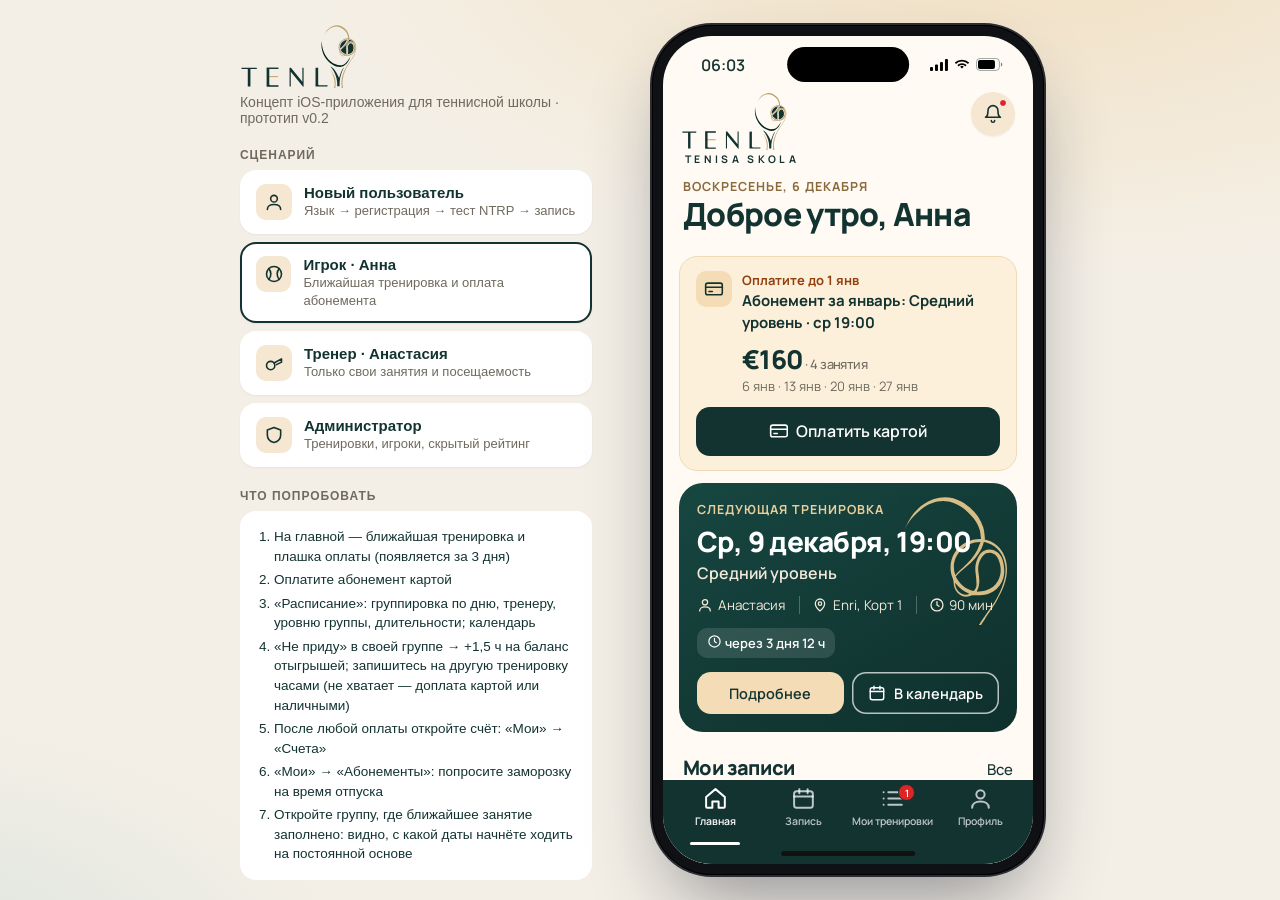
==== commit f9668a76: "Tenly app: whole-euro amounts, staff notifications, audit trail, deactivate/delete users, logo emble" ====
--- a/app/index.html
+++ b/app/index.html
@@ -413,7 +413,7 @@
 .hero{background:linear-gradient(150deg,#174641 0%,#0f302c 100%);border-radius:24px}
 .hero:before{display:none}
 .hero .ball{display:none}
-.hero .emb{position:absolute;right:10px;top:16px;width:112px;height:112px;opacity:.95}
+.hero .emb{position:absolute;right:4px;top:8px;width:122px;height:134px;opacity:.95}
 .hero .lbl{font-size:12.5px;font-weight:700;letter-spacing:.08em;text-transform:uppercase;color:#e9cf9c;opacity:1}
 .hero .what{color:#f3eadb}
 .hero .meta{opacity:1;color:#f3eadb}
@@ -510,7 +510,7 @@
 };
 const ic=(n,s)=>`<svg class="i" viewBox="0 0 24 24"${s?` style="width:${s}px;height:${s}px"`:''}>${IC[n]||''}</svg>`;
 const esc=s=>String(s??'').replace(/[&<>"']/g,c=>({'&':'&amp;','<':'&lt;','>':'&gt;','"':'&quot;',"'":'&#39;'}[c]));
-const EMBLEM=`<svg class="emb" viewBox="0 0 120 120" fill="none" stroke="#e3c48b" stroke-width="3" stroke-linecap="round"><path d="M16 20C52-4 112 14 104 66"/><circle cx="66" cy="72" r="33"/><path d="M47 46c17 14 18 37 1 53"/><path d="M87 46c-15 12-17 34-3 51"/></svg>`;
+const EMBLEM=`<svg class="emb" viewBox="972 342 214 232" preserveAspectRatio="xMidYMin meet"><g transform="matrix(1.3333333,0,0,-1.3333333,0,1066.6667)"><g transform="translate(845.6191,472.7817)"><path fill="#e3c48b" d="m 0,0 c -3.13,-9.562 -8.979,-17.383 -15.871,-24.479 -3.706,-3.816 -7.722,-7.331 -11.547,-11.034 -1.495,-1.448 -2.853,-3.039 -4.42,-4.722 -8.174,22.64 11.442,44.541 33.159,43.84 C 0.847,2.316 0.383,1.171 0,0 m -13.258,-64.726 c -7.932,-4.534 -18.805,3.685 -18.844,14.441 5.055,-6.671 11.03,-11.712 18.844,-14.441 m 9.821,3.369 c 4.209,7.428 3.622,15.341 2.291,23.274 -0.949,5.658 -0.728,11.207 1.595,16.439 1.212,2.728 2.791,5.542 4.919,7.568 6.131,5.839 15.821,3.485 19.423,-4.848 4.175,-9.661 4.676,-19.547 -0.442,-29.133 -3.492,-6.538 -9.157,-10.612 -16.194,-12.52 -3.668,-0.994 -7.56,-1.158 -11.351,-1.697 -0.08,0.305 -0.16,0.611 -0.241,0.917 M 8.182,6.342 C 7.637,6.468 7.115,6.698 6.583,6.88 6.836,6.966 7.09,7.053 7.344,7.139 6.604,12.38 6.576,17.848 4.992,22.82 0.118,38.114 -10.487,48.906 -24.11,56.725 c -11.665,6.696 -24.119,7.602 -36.809,3.036 -9.78,-3.519 -17.874,-9.613 -24.782,-17.273 -7.464,-8.277 -15.771,-28.481 -15.771,-28.481 4.832,12.27 12.935,23.08 24.37,32.196 19.449,15.503 41.513,15.342 61.47,-3.051 C -8.385,36.473 -2.125,29.003 0.413,19.208 1.374,15.5 1.514,11.579 2.084,7.338 -5.534,7.372 -11.945,5.919 -18.047,2.79 c -17.252,-8.848 -24.766,-29.597 -17.084,-47.351 0.678,-1.564 0.995,-3.39 1.038,-5.105 0.132,-5.386 1.662,-10.185 5.431,-14.117 5.116,-5.339 12.24,-6.199 19.077,-2.889 5.133,0.065 9.455,-0.176 13.717,0.226 17.324,1.633 29.554,16.342 28.549,33.81 -0.312,5.403 -1.211,10.574 -3.444,15.512 -3.922,8.677 -13.8,12.939 -22.224,9.452 -3.844,-1.591 -6.454,-4.613 -8.418,-8.164 -3.699,-6.686 -4.756,-13.808 -3.677,-21.388 0.714,-5.01 1.123,-10.09 1.241,-15.149 0.076,-3.249 -1.248,-6.249 -3.666,-8.922 -10.865,2.565 -18.584,8.862 -23.768,19.214 2.033,2.151 3.902,4.43 6.077,6.364 4.552,4.05 9.423,7.75 13.88,11.898 7.998,7.444 14.261,16.09 17.179,27.172 1.408,-0.282 2.736,-0.421 3.983,-0.816 14.828,-4.704 21.992,-15.636 24.16,-30.338 1.449,-9.826 -0.878,-19.203 -4.399,-28.32 -3.591,-9.298 -8.236,-18.1 -14.122,-26.091 -2.534,-3.442 -14.263,-20.698 -14.683,-21.33 -8.445,-12.692 -15.454,-26.11 -20.322,-40.586 -4.805,-14.289 -7.331,-28.923 -6.115,-44.039 0.283,-3.52 1.072,-7 1.617,-10.44 -7.733,-6.668 -21.989,-7.229 -28.463,-1.304 8.176,30.697 -4.818,53.092 -20.192,77.751 -0.115,-0.844 26.204,-46.319 15.899,-77.477 -0.201,-0.606 -0.188,-1.294 -0.286,-2.042 0.978,-0.712 1.819,-1.419 2.746,-1.987 10.295,-6.3 20.588,-5.708 30.834,0.11 4.308,2.445 4.52,2.687 3.433,7.472 -2.157,9.491 -2.005,19.029 -0.763,28.572 3.334,25.631 13.669,48.46 28.165,69.585 0.562,0.819 13.7,20.645 13.77,20.809 0.731,1.336 1.459,2.674 2.196,4.007 7.28,13.171 13.414,26.704 13.046,42.227 C 35.977,-14.503 26.394,2.119 8.182,6.342"/></g></g></svg>`; // ball mark from the Tenly logo
 const LOGO=`<img class="logo" src="tenly-logo.svg" alt="Tenly">`;
 
 /* ---------- dates ---------- */
@@ -580,6 +580,14 @@
 const GROUP_DESC='Постоянный состав и прогресс от занятия к занятию. Можно прийти разово или закрепить за собой постоянное место с ежемесячной оплатой.';
 const COLORS=['#133331','#4b6b63','#8a6a3d','#bda26d','#2f5d56','#6b4f24','#5b7a6f','#a07a4a','#3e4f4b','#7d6a4f'];
 
+function seedAudit(){const h=(d,hh,mm)=>{const x=addD(T0,-d);x.setHours(hh,mm);return +x};return[
+  {at:h(1,21,14),role:'player',who:'Ольга Иванова',action:'Не придёт',text:'«Средний уровень», ближайший вторник 18:00 — место открыто для разовой записи'},
+  {at:h(1,18,2),role:'player',who:'Сергей Орлов',action:'Новый запрос на заморозку',text:'«Средний уровень» (ср 19:00), отпуск'},
+  {at:h(1,16,40),role:'coach',who:'Анастасия',action:'Предложение уровня',text:'Павел Морозов: скрытый рейтинг 3.0'},
+  {at:h(2,10,5),role:'admin',who:'Администратор',action:'Отметил(а) оплату',text:'Кристапс Лиепиньш: абонемент · €160 (карта в клубе)'},
+  {at:h(3,9,30),role:'player',who:'Эвия Круминя',action:'Новая запись',text:'«Новички до года», разово · оплата на месте'},
+  {at:h(4,20,11),role:'player',who:'Анна Лапиня',action:'Оплата в приложении',text:'Разовое: «Средний уровень» · €45'},
+]}
 function seedData(){
   const coaches=[
    {id:'c1',name:'Анастасия',short:'Анастасия',role:'Тренер',color:'#133331',about:'Тренер Tenly'},
@@ -652,7 +660,7 @@
   // who has paid the subscription for the current month (most did; a few have not yet)
   const abonPaid={};const ym0=`${T0.getFullYear()}-${String(T0.getMonth()+1).padStart(2,'0')}`;
   tpls.forEach(t=>t.members.forEach(u=>{if(u==='p1'||(hash(u+t.id)%5!==0&&!(u==='p5'&&t.id==='t3')))abonPaid[`${u}|${t.id}|${ym0}`]=true}));
-  return {coaches,admins,players,tpls,bookings,memberships,requests,payments,credits,freezes,debts,waitlist,messages,closures:[],kicked:{},cancelledInst:{},abonPaid,invSeq:1042,absences:[],attendance:{},cashGot:{}};
+  return {coaches,admins,players,tpls,bookings,memberships,requests,payments,credits,freezes,debts,waitlist,messages,closures:[],kicked:{},cancelledInst:{},abonPaid,audit:seedAudit(),invSeq:1042,absences:[],attendance:{},cashGot:{}};
 }
 
 /* ---------- state ---------- */
@@ -692,7 +700,7 @@
 function addCredit(x,u,why,h){h=h??x.t.dur/60;D.credits.push({id:'k'+Date.now()+Math.floor(Math.random()*1e4),uid:u,hours:h,left:h,src:x?`${x.t.title} · ${dShort(x.start)}`:'начислено администратором',srcInst:x?x.id:null,why,exp:ymd(addD(T0,CREDIT_DAYS))})}
 function spendHours(h,u=uid()){const alloc=[];let need=h;for(const c of credits(u)){if(need<=0)break;const take=Math.min(c.left,need);c.left-=take;need-=take;alloc.push({id:c.id,h:take})}return alloc}
 function refundAlloc(alloc){(alloc||[]).forEach(a=>{const c=D.credits.find(c=>c.id===a.id);if(c)c.left+=a.h})}
-const creditQuote=t=>{const need=t.dur/60;const useH=Math.min(balanceH(),need);return{need,useH,extra:Math.round(t.price*(need-useH)/need*100)/100}};
+const creditQuote=t=>{const need=t.dur/60;const useH=Math.min(balanceH(),need);return{need,useH,extra:Math.round(t.price*(need-useH)/need)}};
 const earlyEnough=x=>(x.start-new Date())/36e5>=12;
 function addInvoice(o){D.invSeq++;const inv={id:'i'+D.invSeq,no:`TNL-${T0.getFullYear()}-${String(D.invSeq).padStart(5,'0')}`,uid:uid(),date:ymd(T0),paid:true,...o};D.payments.unshift(inv);return inv}
 /* first upcoming session of a group where a new permanent member actually fits */
@@ -704,7 +712,7 @@
 const fullBefore=(t,st0,from)=>instancesRange(PERM_HORIZON).filter(x=>x.t.id===t.id&&x.left===0&&(!from||x.start>=from)&&(!st0||x.start<st0.start));
 const wlOf=(type,ref,u=uid())=>D.waitlist.find(w=>w.uid===u&&w.type===type&&w.ref===ref);
 const wlPos=w=>1+(hash(w.ref)%3)+D.waitlist.filter(o=>o.type===w.type&&o.ref===w.ref&&o.at<w.at).length;
-function audUids(m){return D.players.filter(p=>{
+function audUids(m){return D.players.filter(p=>{if(p.deleted||p.inactive)return false;
     if(m.levels&&m.levels.length&&!m.levels.includes(catOf(eff(p))))return false;
     if(m.coaches&&m.coaches.length&&!D.tpls.some(t=>!t.deleted&&m.coaches.includes(t.coach)&&t.members.includes(p.id)))return false;
     return true}).map(p=>p.id)}
@@ -737,8 +745,43 @@
     if(!w.notified){w.notified=Date.now();sendMsg({kind:'spot',auto:true,title:'Освободилось постоянное место',text:`В группе «${t.title}» (${WDA[t.weekday]} в ${t.time}) освободилось постоянное место — можно занять с ${dShort(st0.start)}. Место держится за вами 2 часа.`,inst:st0.id,toUids:[w.uid]});
       staffMsg([t.coach,'a1'],'Лист ожидания',`${pl.name} получил(а) уведомление: освободилось постоянное место в «${t.title}».`)}}})}
 function inboxId(){return S.role==='coach'?S.coachId:S.role==='admin'?'a1':uid()}
-function staffMsg(to,title,text){sendMsg({kind:'info',staff:true,title,text,toUids:to.filter(Boolean)})}
+/* every notable action goes to the audit trail; admin is notified about everything, coaches about their own groups */
+function actor(o={}){const role=o.system?'system':S.role==='new'?'player':S.role;return{role,who:role==='system'?'Система':role==='player'?((me()||{}).name||'Игрок'):role==='coach'?coach(S.coachId).name:'Администратор'}}
+function staffMsg(to,title,text,o={}){const a=actor({system:o.system||title==='Лист ожидания'});D.audit.unshift({at:Date.now(),role:a.role,who:a.who,action:title,text});
+  const self=inboxId();const rcpt=[...new Set(['a1',...to])].filter(u=>u&&u!==self);if(rcpt.length)sendMsg({kind:'info',staff:true,title,text:(a.role==='player'||a.role==='coach')&&!String(text).startsWith(a.who)?`${a.who}: ${text}`:text,toUids:rcpt})}
+/* staff/admin and extra player actions are logged centrally from the click handler */
+const AUD={
+  wlJoin:c=>{const x=c.ds.type==='single'?instById(c.ds.id):null;const t=x?x.t:tpl(c.ds.id);return t&&['Встал(а) в лист ожидания',`«${t.title}» ${x?`${dShort(x.start)} ${hm(x.start)}`:'(постоянное место)'}`,t.coach]},
+  wlLeave:c=>c.w&&['Вышел(ла) из листа ожидания',c.wt?`«${c.wt.title}»`:'',c.wt&&c.wt.coach],
+  wlDecline:c=>c.w&&['Отказался(-ась) от предложенного места',c.wt?`«${c.wt.title}»`:'',c.wt&&c.wt.coach],
+  payDo:c=>c.sheet&&['Оплата в приложении',`${c.sheet.title} · €${fmtE(c.sheet.amount)}`,null],
+  rsvp:c=>c.m&&['Ответ на мероприятие',`${c.m.title}: ${c.ds.v==='yes'?'буду':'не смогу'}`,null],
+  addPlDo:c=>{const x=instById(c.sheet.inst),pl=player(c.sheet.pid);return x&&pl&&['Добавил(а) игрока',`${pl.name} → «${x.t.title}», ${(c.sheet.mode||'single')==='perm'?'постоянное место':'разово '+dShort(x.start)}${c.sheet.paid?' · оплата отмечена':''}`,x.t.coach]},
+  rmDo:c=>{const x=instById(c.sheet.inst),pl=player(c.sheet.pid);return x&&pl&&['Убрал(а) игрока',`${pl.name} — «${x.t.title}», ${({once:'только '+dShort(x.start),now:'из группы с '+dShort(x.start),month:'из группы со следующего месяца'})[c.sheet.opt]||'занятие '+dShort(x.start)}`,x.t.coach]},
+  doCancelSession:c=>{const x=instById(c.ds.id||(c.sheet||{}).id);return x&&['Отменил(а) занятие',`«${x.t.title}», ${dShort(x.start)} ${hm(x.start)}`,x.t.coach]},
+  markPaidDo:c=>c.d&&['Отметил(а) оплату',`${player(c.d.pid).name}: ${c.d.title} · €${fmtE(c.d.amount)} (${({cash:'наличные',terminal:'карта в клубе',transfer:'перевод'})[c.sheet.m||'cash']})`,null],
+  recvDo:c=>{const pl=player(c.sheet.pid);return pl&&['Принял(а) оплату',`${pl.name}: ${({abon:'абонемент',single:'разовые',other:c.sheet.title||'другое'})[c.sheet.what||'abon']} (${({cash:'наличные',terminal:'карта в клубе',transfer:'перевод'})[c.sheet.m||'cash']})`,null]},
+  cashGot:c=>['Отметил(а) оплату наличными','',null],memCash:c=>['Отметил(а) оплату абонемента наличными','',null],
+  reqYes:c=>c.r&&['Одобрил(а) запрос',`${({level:'уровень',access:'допуск',freeze:'заморозка'})[c.r.type]}: ${player(c.r.pid).name}`,null],
+  reqNo:c=>c.r&&['Отклонил(а) запрос',`${({level:'уровень',access:'допуск',freeze:'заморозка'})[c.r.type]}: ${player(c.r.pid).name}`,null],
+  doFreeze:c=>c.sheet&&c.sheet.mode==='admin'&&['Заморозил(а) место',`${player(c.sheet.pid).name} — «${tpl(c.sheet.tpl).title}», ${fzRange(c.sheet.from,c.sheet.to)}`,tpl(c.sheet.tpl).coach],
+  unfreeze:c=>['Снял(а) заморозку',`${player(c.ds.pid).name} — «${tpl(c.ds.tpl).title}»`,tpl(c.ds.tpl).coach],
+  saveHidden:c=>{const pl=player(c.ds.id);return pl&&['Изменил(а) уровень игрока',`${pl.name}: NTRP ${fmtR(pl.self)}${pl.hidden!=null?`, скрытый ${fmtR(pl.hidden)}`:''}`,null]},
+  saveTpl:c=>['Сохранил(а) группу',c.ds.id==='new'?'новая группа':`«${(tpl(c.ds.id)||{}).title}»`,null],
+  doDelTpl:c=>['Удалил(а) группу',`«${(tpl(c.ds.id)||{}).title}»`,(tpl(c.ds.id)||{}).coach],
+  closeDo:c=>['Нерабочие дни',`${c.sheet?'':''}${(D.closures.at(-1)||{}).from||''} – ${(D.closures.at(-1)||{}).to||''} ${(D.closures.at(-1)||{}).reason||''}`,null],
+  closeUndo:c=>['Отменил(а) нерабочие дни','',null],
+  msgSend:c=>{const m=D.messages[0];return m&&['Отправил(а) уведомление',`«${m.title}» · ${m.toUids.length} получателей`,null]},
+  savePrices:c=>['Изменил(а) цены',`разово €${PRICES.s60}/€${PRICES.s90}, абонемент €${PRICES.m60}/€${PRICES.m90}`,null],
+  aCredit:c=>['Начислил(а) 1 ч отыгрыша',player(c.ds.id).name,null],
+};
+function audCtx(el){const ds={...el.dataset};const c={ds,sheet:S.sheet?{...S.sheet}:null};
+  c.w=D.waitlist.find(w=>w.id===ds.id);if(c.w)c.wt=c.w.type==='perm'?tpl(c.w.ref):(instById(c.w.ref)||{}).t;
+  c.r=D.requests.find(r=>r.id===ds.id);c.m=D.messages.find(m=>m.id===ds.id);if(c.sheet&&c.sheet.name==='markPaid')c.d=debtById(c.sheet.id);return c}
+function audAfter(a,c){const f=AUD[a];if(!f)return;let r;try{r=f(c)}catch(_){return}if(r)staffMsg([r[2]].filter(Boolean),r[0],r[1])}
 const isReceipt=p=>!!p&&['Наличные','Наличные на месте','Карта в клубе'].includes(p.method); // paid on site → cash-register receipt, no invoice
+const intE=v=>parseInt(String(v??'').replace(/[.,].*$/,'').replace(/\D/g,''),10)||0; // whole euros only
+const INT_INPUT=`oninput="this.value=this.value.replace(/[.,].*$/,'').replace(/\\D/g,'')"`;
 const fmtE=n=>Number.isInteger(n)?String(n):(Math.round(n*100)/100).toFixed(2).replace('.',',');
 const unread=(u=inboxId())=>myMsgs(u).filter(m=>!m.read[u]).length;
 function sendMsg(o){const m={id:'m'+Date.now()+Math.floor(Math.random()*1e3),at:ymd(T0),read:{},rsvp:{},to:'custom',...o};D.messages.unshift(m);return m}
@@ -774,7 +817,7 @@
 function monthBill(t,u,y,m,from){const all=monthDates(t,y,m);const dates=monthDates(t,y,m,from).filter(ds=>!isClosed(ds)&&!(t.since&&t.since[u]>ds)&&!(t.until&&t.until[u]<ds));const fz=D.freezes.filter(f=>f.tpl===t.id&&f.uid===u);
   const active=dates.filter(ds=>!fz.some(f=>ds>=f.from&&ds<=f.to));
   const sinceU=from||(t.since&&t.since[u]);const lateJoin=!!(sinceU&&all.length&&sinceU>all[0]&&sinceU<=all.at(-1)); // joined after the 1st session → single price per session (max = month price)
-  return{all,dates,active,frozen:dates.length-active.length,lateJoin,amount:lateJoin?Math.min(t.month,active.length*t.price):Math.round(t.month*active.length/Math.max(1,all.length)*100)/100}}
+  return{all,dates,active,frozen:dates.length-active.length,lateJoin,amount:lateJoin?Math.min(t.month,active.length*t.price):Math.round(t.month*active.length/Math.max(1,all.length))}}
 const ymKey=(y,m)=>`${y}-${String(m+1).padStart(2,'0')}`;
 function abonPaid(u,tid,y,m){const nm=nextMonthStart();if(u==='p1'&&tid==='t5'&&y===nm.getFullYear()&&m===nm.getMonth())return S.renewPaid;return !!D.abonPaid[`${u}|${tid}|${ymKey(y,m)}`]}
 function setAbonPaid(u,tid,y,m,inv){const nm=nextMonthStart();if(u==='p1'&&tid==='t5'&&y===nm.getFullYear()&&m===nm.getMonth())S.renewPaid=true;D.abonPaid[`${u}|${tid}|${ymKey(y,m)}`]=inv||true}
@@ -944,6 +987,10 @@
 
 function screen(){
   if(S.role==='new'&&!S.reg)return onboarding();
+  if((S.role==='player'||S.role==='new')&&me()&&(me().deleted||me().inactive)){const del=me().deleted;
+    return `<div class="view"><div class="ob" style="justify-content:center;text-align:center"><div class="empty" style="padding:0"><div class="ei" style="width:72px;height:72px">${ic(del?'trash':'lock',30)}</div></div>
+      <h1 style="font-size:26px">${del?'Профиль удалён':'Аккаунт деактивирован'}</h1><p class="lead">${del?'Вы выписаны со всех записей и групп, отыгрыши аннулированы. Счета сохранены для бухгалтерии школы.':'Вход и запись временно недоступны. Обратитесь к администратору школы: +371 2217••••.'}</p>
+      ${del?'<button class="btn pri" data-a="reset">Сбросить демо</button>':''}</div></div>`}
   if(S.ob)return onboarding();
   const t=top_();
   const fn=SCREENS[t.n];
@@ -1324,6 +1371,7 @@
       <button class="li" data-a="sheet" data-n="notifs"><div class="lic">${ic('bell',18)}</div><div class="lt"><b>Уведомления</b></div><div class="lr">${ic('chevR')}</div></button>
       <button class="li" data-a="toast" data-t="Правила школы и политика конфиденциальности"><div class="lic">${ic('doc',18)}</div><div class="lt"><b>Правила школы</b></div><div class="lr">${ic('chevR')}</div></button>
     </div>
+    <div class="list mt12"><button class="li" data-a="sheet" data-n="delMe"><div class="lic" style="background:var(--bad-soft);color:var(--bad)">${ic('trash',18)}</div><div class="lt"><b style="color:var(--bad)">Удалить профиль</b><span>Выписка со всех записей, отыгрыши сгорают</span></div></button></div>
     <div class="list mt12"><button class="li" data-a="openDemo"><div class="lic" style="background:var(--bad-soft);color:var(--bad)">${ic('logout',18)}</div><div class="lt"><b style="color:var(--bad)">Выйти</b><span>В прототипе — смена сценария</span></div></button></div>
   </div>`;
 };
@@ -1412,6 +1460,8 @@
       <button class="kpi" data-a="tab" data-n="aPay" style="text-align:left"><small>Ожидают оплаты</small><b>${debts().length}</b><span class="muted">€${fmtE(debts().reduce((a,d)=>a+d.amount,0))} · отметить ›</span></button>
       <div class="kpi"><small>Свободных пост. мест</small><b>${permFree}</b><span class="muted">в ${D.tpls.filter(t=>!t.deleted&&t.perm>t.members.length).length} группах</span></div>
     </div>
+    <div class="sec-t"><h3>Последние действия</h3><button data-a="go" data-n="aAudit">Журнал</button></div>
+    <div class="list">${D.audit.slice(0,4).map(a=>`<button class="li" data-a="go" data-n="aAudit"><div class="lt"><b>${esc(a.action)}</b><span>${esc(a.who)}${a.text?' · '+esc(a.text):''}</span></div><span class="fs13 muted" style="white-space:nowrap">${fmtAt(a.at)}</span></button>`).join('')}</div>
     <div class="sec-t"><h3>Запросы</h3><span class="muted fs14">${D.requests.length}</span></div>
     ${D.requests.length?D.requests.map(r=>{const p=player(r.pid);const title={level:'Изменить уровень',access:'Допуск в группу',freeze:'Заморозка места'}[r.type];
       const sub=r.type==='level'?`${esc(coach(r.from).name)} предлагает ${fmtR(eff(p))} → <b style="color:var(--text)">${fmtR(r.to)}</b>`:r.type==='freeze'?`${esc(tpl(r.tpl).title)} · ${WD[tpl(r.tpl).weekday]} ${tpl(r.tpl).time} · <b style="color:var(--text)">${fzRange(r.from,r.to)}</b>`:`${esc(tpl(r.tpl).title)} (NTRP ${lvRange(tpl(r.tpl))}), уровень игрока ${fmtR(eff(p))}`;
@@ -1454,7 +1504,7 @@
       <div class="field"><label>Корт</label><select id="eCourt">${['Корт 1','Корт 2','Корт 3'].map(c=>`<option ${t.court===c?'selected':''}>${c}</option>`).join('')}</select></div></div>
     <div class="grp-h">Места и цены</div>
     <div class="f2 f-group"><div class="field"><label>Всего мест</label><input id="eCap" type="number" inputmode="numeric" value="${t.cap}"></div><div class="field"><label>Из них постоянных</label><input id="ePerm" type="number" inputmode="numeric" value="${t.perm}"></div></div>
-    <div class="f2 f-group"><div class="field"><label>Разово, €</label><input id="ePrice" type="text" inputmode="decimal" value="${String(t.price).replace('.',',')}"></div><div class="field"><label>Абонемент в месяц, €</label><input id="eMonth" type="text" inputmode="decimal" value="${t.month?String(t.month).replace('.',','):''}" placeholder="—"></div></div>
+    <div class="f2 f-group"><div class="field"><label>Разово, €</label><input id="ePrice" type="text" inputmode="numeric" value="${t.price}" ${INT_INPUT}></div><div class="field"><label>Абонемент в месяц, €</label><input id="eMonth" type="text" inputmode="numeric" value="${t.month||''}" placeholder="—" ${INT_INPUT}></div></div>
     <div class="note mt8">${ic('info')}<div>Цены подставляются из общих тарифов по длительности (сейчас €${fmtE(PRICES.s60)} / 60 мин и €${fmtE(PRICES.s90)} / 90 мин) — для этой группы их можно изменить. Оплата картой или наличными на месте.</div></div>
     ${next.length?`<div class="grp-h">Ближайшие занятия</div><div class="list">${next.map(x=>`<button class="li" data-a="go" data-n="cSession" data-id="${x.id}"><div class="lic">${ic('cal',18)}</div><div class="lt"><b>${relDay(x.start)}, ${hm(x.start)}</b><span>Участники и посещаемость</span></div><div class="lr">${participants(x).length}/${t.cap}${ic('chevR')}</div></button>`).join('')}</div>`:''}
     ${!isNew?(()=>{const nx=instancesRange(28).find(z=>z.t.id===t.id);const act=t.members.filter(u=>!(t.until&&t.until[u]<ymd(T0)));
@@ -1466,13 +1516,13 @@
 };
 SCREENS.aPlayers=()=>{
   const f=S.aPlayersF;
-  let ps=[...D.players].sort((a,b)=>a.name.localeCompare(b.name));
+  let ps=D.players.filter(p=>!p.deleted).sort((a,b)=>a.name.localeCompare(b.name));
   if(f==='hidden')ps=ps.filter(p=>p.hidden!=null);
   if(f==='new')ps=ps.filter(p=>p.id===S.newUid);
-  return `<div class="content" data-scroll="ap">${lgHead('Игроки',`${D.players.length} ${plural(D.players.length,'игрок','игрока','игроков')}`)}
+  return `<div class="content" data-scroll="ap">${lgHead('Игроки',`${D.players.filter(p=>!p.deleted).length} ${plural(D.players.filter(p=>!p.deleted).length,'игрок','игрока','игроков')}`)}
     <div class="searchbar">${ic('search',18)}<input id="pSearch" placeholder="Поиск по имени" oninput="filterPlayers(this.value)"></div>
     <div class="chips"><button class="chip ${f==='all'?'on':''}" data-a="aPF" data-v="all">Все</button><button class="chip ${f==='hidden'?'on':''}" data-a="aPF" data-v="hidden">${ic('eyeoff')}Скорректирован уровень</button>${S.newUid?`<button class="chip ${f==='new'?'on':''}" data-a="aPF" data-v="new">Новые</button>`:''}</div>
-    <div class="list" id="pList">${ps.map(p=>`<button class="li" data-a="go" data-n="aPlayer" data-id="${p.id}" data-name="${esc(p.name.toLowerCase())}">${av(p.name,colorOf(p.id),'')}<div class="lt"><b>${esc(p.name)}${p.id===S.newUid?' <span class="tag ok">новый</span>':''}</b><span>${p.noApp?'Без приложения · ':''}Тест: ${fmtR(p.self)}${p.hidden!=null?` · скрытый: <b style="color:var(--text)">${fmtR(p.hidden)}</b>`:''}</span></div><div class="lr">${p.hidden!=null?`<span class="tag dark">${ic('eyeoff')}${fmtR(p.hidden)}</span>`:`<span class="tag lv">${fmtR(p.self)}</span>`}${ic('chevR')}</div></button>`).join('')}</div>
+    <div class="list" id="pList">${ps.map(p=>`<button class="li" data-a="go" data-n="aPlayer" data-id="${p.id}" data-name="${esc(p.name.toLowerCase())}">${av(p.name,colorOf(p.id),'')}<div class="lt"><b>${esc(p.name)}${p.id===S.newUid?' <span class="tag ok">новый</span>':''}</b><span>${p.inactive?'<b style="color:var(--bad)">деактивирован</b> · ':''}${p.noApp?'Без приложения · ':''}Тест: ${fmtR(p.self)}${p.hidden!=null?` · скрытый: <b style="color:var(--text)">${fmtR(p.hidden)}</b>`:''}</span></div><div class="lr">${p.hidden!=null?`<span class="tag dark">${ic('eyeoff')}${fmtR(p.hidden)}</span>`:`<span class="tag lv">${fmtR(p.self)}</span>`}${ic('chevR')}</div></button>`).join('')}</div>
   </div>`;
 };
 function filterPlayers(q){q=q.trim().toLowerCase();document.querySelectorAll('#pList .li').forEach(el=>el.style.display=el.dataset.name.includes(q)?'':'none')}
@@ -1498,6 +1548,9 @@
     <div class="sec-t"><h3>Отыгрыши</h3></div>
     <div class="card between"><div><div style="font-size:26px;font-weight:800">${fmtH(balanceH(pl.id))}</div><div class="fs13 muted">${credits(pl.id).length?`ближайшие сгорают ${dShort(pYmd(credits(pl.id)[0].exp))}`:'нет доступных часов'}</div></div><button class="btn sec sm" data-a="aCredit" data-id="${pl.id}">${ic('plus',16)}Начислить 1 ч</button></div>
     <button class="btn pri mt20" data-a="saveHidden" data-id="${pl.id}">Сохранить</button>
+    <div class="sec-t"><h3>Доступ</h3></div>
+    ${pl.inactive?`<div class="note warn">${ic('lock')}<div>Аккаунт деактивирован — игрок не может войти и записываться. Записи и места сохранены.</div></div>`:''}
+    <div class="row mt8"><button class="btn ghost" data-a="${pl.inactive?'activateUser':'sheet'}" data-n="deact" data-id="${pl.id}">${pl.inactive?'Активировать':'Деактивировать'}</button><button class="btn danger" data-a="sheet" data-n="delUser" data-id="${pl.id}">Удалить</button></div>
   </div>`;
 };
 SCREENS.aPay=()=>{
@@ -1540,7 +1593,7 @@
 };
 SCREENS.aPrices=()=>{
   const n=D.tpls.filter(t=>!t.deleted).length;
-  const f=(id,label,v)=>`<div class="field"><label>${label}</label><input id="${id}" type="text" inputmode="decimal" value="${String(v).replace('.',',')}"></div>`;
+  const f=(id,label,v)=>`<div class="field"><label>${label}</label><input id="${id}" type="text" inputmode="numeric" value="${v}" ${INT_INPUT}></div>`;
   return `${navbar('Цены')}<div class="content no-tab" data-scroll="aprices">
     <div class="fs14 muted" style="margin:0 4px 10px;line-height:1.45">Общие тарифы школы. Новые группы получают их автоматически, существующие — по вашему выбору.</div>
     <div class="grp-h">Разовое посещение</div>
@@ -1596,8 +1649,19 @@
     ${D.closures.length?`<div class="sec-t"><h3>Отмечено</h3></div><div class="list">${D.closures.map(z=>`<div class="li"><div class="lic">${ic('cal',18)}</div><div class="lt"><b>${z.from===z.to?fromDay(pYmd(z.from)):fzRange(z.from,z.to)}</b><span>${esc(z.reason||'')} · отменено ${z.n} ${plural(z.n,'занятие','занятия','занятий')}, уведомлено ${z.ppl}</span></div><button class="btn ghost sm" data-a="closeUndo" data-id="${z.id}">Вернуть</button></div>`).join('')}</div>`:''}
   </div>`;
 };
+const ROLE_L={player:'Игрок',coach:'Тренер',admin:'Админ',system:'Система'};
+const fmtAt=t=>{const d=new Date(t);return `${d.getDate()} ${MG[d.getMonth()].slice(0,3)} ${hm(d)}`};
+SCREENS.aAudit=()=>{const f=S.audF||'all';const list=D.audit.filter(a=>f==='all'||a.role===f);
+  return `${navbar('Журнал действий')}<div class="content no-tab" data-scroll="aaudit">
+    <div class="fs14 muted" style="margin:0 4px 10px;line-height:1.45">Все действия игроков, тренеров, администраторов и системы — кто, что и когда сделал.</div>
+    <div class="searchbar">${ic('search',18)}<input placeholder="Поиск: имя, действие" oninput="const q=this.value.toLowerCase();document.querySelectorAll('#audList .li').forEach(el=>el.style.display=el.innerText.toLowerCase().includes(q)?'':'none')"></div>
+    <div class="chips">${[['all','Все'],['player','Игроки'],['coach','Тренеры'],['admin','Админ'],['system','Система']].map(([k,l])=>`<button class="chip ${f===k?'on':''}" data-a="audF" data-v="${k}">${l}</button>`).join('')}</div>
+    <div class="list" id="audList">${list.length?list.map(a=>`<div class="li" style="align-items:flex-start"><div class="lt"><b>${esc(a.action)}</b><span>${esc(a.who)} <span class="tag ${a.role==='admin'?'dark':a.role==='coach'?'pri':a.role==='system'?'':'lv'}" style="display:inline-block;width:auto;padding:1px 7px;margin:0 0 0 4px;font-size:11px;vertical-align:1px">${ROLE_L[a.role]}</span></span>${a.text?`<span>${esc(a.text)}</span>`:''}</div><span class="fs13 muted" style="white-space:nowrap">${fmtAt(a.at)}</span></div>`).join(''):'<div class="li muted fs14">Пока нет действий</div>'}</div>
+    <div class="small-note" style="padding:0 4px">В приложении журнал хранится на сервере и выгружается в CSV.</div>
+  </div>`};
 SCREENS.aStaff=()=>{
   return `<div class="content" data-scroll="as">${lgHead('Команда')}
+    <div class="list" style="margin-bottom:6px"><button class="li" data-a="go" data-n="aAudit"><div class="lic">${ic('clip',18)}</div><div class="lt"><b>Журнал действий</b><span>Игроки, тренеры, админ и система · ${D.audit.length} записей</span></div><div class="lr">${ic('chevR')}</div></button></div>
     <div class="grp-h">Администраторы</div>
     <div class="list">${D.admins.map(a=>`<div class="li">${av(a.name,'#0f172a','')}<div class="lt"><b>${esc(a.name)}</b><span>Полный доступ</span></div><span class="tag dark">${ic('shield')}Админ</span></div>`).join('')}</div>
     <div class="grp-h">Тренеры</div>
@@ -1697,9 +1761,9 @@
       let total=0,ok=true;
       if(what==='abon'){if(!gT||selM<0)ok=false;else{const d=months[selM];total=monthBill(gT,pl.id,d.getFullYear(),d.getMonth()).amount}}
       else if(what==='single')total=sel.reduce((a,id)=>a+instById(id).t.price,0);
-      else total=Math.round((parseFloat(String(s.amt||'').replace(',','.'))||0)*100)/100;
+      else total=intE(s.amt);
       return hd('Принять оплату')+`<div class="sh-b">
-      <div class="field"><label>Игрок</label><select onchange="S.sheet.pid=this.value;S.sheet.tpl=null;S.sheet.mk=null;S.sheet.sel=[];render()">${[...D.players].sort((a,b)=>a.name.localeCompare(b.name)).map(p=>`<option value="${p.id}" ${p.id===pl.id?'selected':''}>${esc(p.name)}${p.noApp?' (без приложения)':''}</option>`).join('')}</select></div>
+      <div class="field"><label>Игрок</label><select onchange="S.sheet.pid=this.value;S.sheet.tpl=null;S.sheet.mk=null;S.sheet.sel=[];render()">${D.players.filter(p=>!p.deleted).sort((a,b)=>a.name.localeCompare(b.name)).map(p=>`<option value="${p.id}" ${p.id===pl.id?'selected':''}>${esc(p.name)}${p.noApp?' (без приложения)':''}</option>`).join('')}</select></div>
       <div class="seg">${[['abon','Абонемент'],['single','Разовые'],['other','Другое']].map(([k,l])=>`<button class="${what===k?'on':''}" data-a="recvWhat" data-v="${k}">${l}</button>`).join('')}</div>
       ${what==='abon'?(myGroups.length?`
         ${myGroups.length>1?`<div class="field"><label>Группа</label><select onchange="S.sheet.tpl=this.value;S.sheet.mk=null;render()">${myGroups.map(t=>`<option value="${t.id}" ${t.id===gT.id?'selected':''}>${esc(t.title)} · ${WD[t.weekday]} ${t.time}</option>`).join('')}</select></div>`:`<div class="fs14" style="padding:0 4px 8px">${esc(gT.title)} · ${WDA[gT.weekday]} ${gT.time}</div>`}
@@ -1709,7 +1773,7 @@
       ${what==='single'?`<div class="grp-h">За какие занятия</div><div class="list">${sessions.map(x=>{const b=x.singles.find(b=>b.uid===pl.id);const paidB=b&&(b.pay!=='cash'||D.cashGot[b.id]);const mem=memOn(x.t,pl.id,ymd(x.start));const on=sel.includes(x.id);
           return `<button class="li ${paidB||mem?'':''}" ${paidB||mem?'style="opacity:.5;pointer-events:none"':''} data-a="recvSel" data-id="${x.id}"><div class="check ${on?'on':''}">${ic('check')}</div><div class="lt"><b>${relDay(x.start)}, ${hm(x.start)}</b><span>${esc(x.t.title)} · ${x.t.dur} мин${b&&!paidB?' · записан, не оплачено':''}${paidB?' · уже оплачено':''}${mem?' · в абонементе':''}</span></div><b style="color:var(--text)">€${fmtE(x.t.price)}</b></button>`}).join('')}</div>
         <div class="fs13 muted mt8" style="padding:0 4px">Можно выбрать несколько дат вперёд — игрок будет записан на них, и в счёте будут эти даты.</div>`:''}
-      ${what==='other'?`<div class="f2 f-group"><div class="field"><label>За что</label><input value="${esc(s.title||'')}" oninput="S.sheet.title=this.value" placeholder="Аренда ракетки"></div><div class="field"><label>Сумма, €</label><input type="text" inputmode="decimal" placeholder="12,50" value="${s.amt||''}" oninput="S.sheet.amt=this.value;const v=Math.round((parseFloat(this.value.replace(',','.'))||0)*100)/100;document.getElementById('recvBtn').textContent='Принять €'+fmtE(v);document.getElementById('recvBtn').disabled=!v"></div></div>`:''}
+      ${what==='other'?`<div class="f2 f-group"><div class="field"><label>За что</label><input value="${esc(s.title||'')}" oninput="S.sheet.title=this.value" placeholder="Аренда ракетки"></div><div class="field"><label>Сумма, €</label><input type="text" inputmode="numeric" placeholder="12" value="${s.amt||''}" oninput="this.value=this.value.replace(/[.,].*$/,'').replace(/\\D/g,'');S.sheet.amt=this.value;const v=intE(this.value);document.getElementById('recvBtn').textContent='Принять €'+v;document.getElementById('recvBtn').disabled=!v"></div></div><div class="fs13 muted" style="padding:0 4px 8px">Только целые евро, без центов.</div></div>`:''}
       <div class="grp-h">Как оплатил</div>
       <div class="chips wrap">${[['cash','Наличными'],['terminal','Картой в клубе'],['transfer','Переводом']].map(([k,l])=>`<button class="chip ${m===k?'on':''}" data-a="recvM" data-v="${k}">${l}</button>`).join('')}</div>
       <div class="note mt12">${ic('doc')}<div>Игрок получит счёт с назначением платежа (месяц или даты занятий). Принял(а): ${esc(whoAmI())}.</div></div>
@@ -1738,7 +1802,7 @@
       <button class="btn danger mt16" data-a="rmDo">${opt==='once'||opt==='single'?'Убрать с занятия':'Удалить из группы'}</button></div>`;}
   case 'addPl':{const x=instById(s.inst);const t=x.t;const inIds=participants(x).map(p=>p.id);
       const leaving=u=>t.members.includes(u)&&t.until&&t.until[u];
-      const ps=D.players.filter(p=>leaving(p.id)||(!inIds.includes(p.id)&&!t.members.includes(p.id))).sort((a,b)=>{const fa=eff(a)>=t.lvMin&&eff(a)<=t.lvMax,fb=eff(b)>=t.lvMin&&eff(b)<=t.lvMax;return fa===fb?a.name.localeCompare(b.name):fa?-1:1});
+      const ps=D.players.filter(p=>!p.deleted&&!p.inactive&&(leaving(p.id)||(!inIds.includes(p.id)&&!t.members.includes(p.id)))).sort((a,b)=>{const fa=eff(a)>=t.lvMin&&eff(a)<=t.lvMax,fb=eff(b)>=t.lvMin&&eff(b)<=t.lvMax;return fa===fb?a.name.localeCompare(b.name):fa?-1:1});
       const sel=s.pid&&player(s.pid);const offS=s.pid&&myOffer('single',x.id,s.pid),offP=s.pid&&myOffer('perm',t.id,s.pid);const pst=t.month&&(x.permFree>0||offP)?startInst(t,x.start):null;const canPerm=!!pst;const mode=s.mode||'single';
       const pb=pst?monthBill(t,s.pid||'',pst.start.getFullYear(),pst.start.getMonth(),ymd(pst.start)):{amount:0,dates:[]};const pfb=pst&&pst.id!==x.id?fullBefore(t,pst,x.start):[];
       return hd('Добавить игрока')+`<div class="sh-b">
@@ -1769,6 +1833,18 @@
       <button class="opt ${s.opt==='now'?'on':''}" data-a="leaveOpt" data-v="now"><span class="rd"></span><span class="ot"><b>С ближайшего занятия</b><p>Место освобождается сразу${h?`, а все оплаченные и не посещённые занятия вернутся на баланс отыгрышей: <b>${fmtH(h)}</b>`:''}.</p></span></button>
       <div class="note mt8">${ic('info')}<div>Если нужен перерыв (отпуск, травма) — лучше «Попросить заморозку»: место останется за вами.</div></div>
       <button class="btn danger mt16" data-a="doLeave">Отказаться ${s.opt==='month'?'со следующего месяца':'с ближайшего занятия'}</button></div>`;}
+  case 'deact':case 'delUser':case 'delMe':{const pid=s.name==='delMe'?uid():s.id;const pl=player(pid);const im=userImpact(pid);const del=s.name!=='deact';
+      return hd(s.name==='delMe'?'Удалить профиль':del?'Удалить пользователя':'Деактивировать')+`<div class="sh-b">
+      <div class="card row">${av(pl.name,colorOf(pl.id),'')}<div><b>${esc(pl.name)}</b><div class="fs13 muted">${esc(pl.phone||'')}</div></div></div>
+      ${del?`<div class="note warn mt12">${ic('info')}<div><b>${s.name==='delMe'?'Что произойдёт при удалении профиля':'Что произойдёт'}:</b><br>
+        • ${im.nB?`выписка со всех будущих записей (${im.nB})`:'будущих разовых записей нет'}<br>
+        • ${im.groups.length?`выход из постоянных групп: ${im.groups.map(t=>esc(t.title)+' ('+WD[t.weekday].toLowerCase()+' '+t.time+')').join(', ')}`:'постоянных групп нет'}<br>
+        • ${im.nW?`выход из листа ожидания (${im.nW})`:'листа ожидания нет'}<br>
+        • <b>отыгрыши сгорают: ${fmtH(im.h)}</b>, деньги за них не возвращаются<br>
+        • счета и оплаты сохраняются для бухгалтерии школы<br>• действие нельзя отменить</div></div>
+        <label class="row fs14 mt12" style="align-items:flex-start;gap:8px"><input type="checkbox" id="delOk" onchange="document.getElementById('delBtn').disabled=!this.checked" style="margin-top:3px"> ${s.name==='delMe'?'Понимаю: я буду выписан(а) со всех записей, отыгрыши пропадут':'Подтверждаю удаление пользователя'}</label>
+        <button class="btn danger mt12" id="delBtn" disabled data-a="${s.name==='delMe'?'doDelMe':'doDelUser'}" data-id="${pid}">${s.name==='delMe'?'Удалить мой профиль':'Удалить пользователя'}</button>`
+      :`<div class="note mt12">${ic('lock')}<div>Игрок не сможет войти в приложение и записываться. Записи, места в группах и отыгрыши сохраняются — аккаунт можно активировать снова.</div></div><button class="btn danger mt16" data-a="doDeact" data-id="${pid}">Деактивировать</button>`}</div>`;}
   case 'billing':{const u=me();return hd('Данные для счёта')+`<div class="sh-b">
       <div class="field"><label>Vārds, uzvārds</label><input value="${esc(u.name)}" disabled></div>
       <div class="field"><label>Personas kods</label><input id="pkIn" inputmode="numeric" placeholder="000000-00000" value="${esc(u.pk||'')}"></div>
@@ -1792,7 +1868,7 @@
 }
 function screenName(){
   if(S.role==='new'&&!S.reg||S.ob)return 'Онбординг: '+(S.ob?S.ob.step:'');
-  const names={home:'Главная',schedule:'Онлайн-запись',inbox:'Уведомления',training:'Карточка тренировки',tplView:'Группа',my:'Мои тренировки',profile:'Профиль',cSessions:'Тренер: занятия',cSession:'Тренер: занятие',cPlayers:'Тренер: игроки',cProfile:'Тренер: профиль',credits:'Отыгрыши',invoice:'Счёт',aHome:'Админ: обзор',aTrain:'Админ: тренировки',aTplEdit:'Админ: редактирование тренировки',aPlayers:'Админ: игроки',aPlayer:'Админ: игрок',aStaff:'Админ: команда',aDebts:'Админ: ожидают оплаты',aPay:'Админ: оплаты',aMsg:'Админ: уведомление',aClosed:'Админ: нерабочие дни'};
+  const names={home:'Главная',schedule:'Онлайн-запись',inbox:'Уведомления',training:'Карточка тренировки',tplView:'Группа',my:'Мои тренировки',profile:'Профиль',cSessions:'Тренер: занятия',cSession:'Тренер: занятие',cPlayers:'Тренер: игроки',cProfile:'Тренер: профиль',credits:'Отыгрыши',invoice:'Счёт',aHome:'Админ: обзор',aTrain:'Админ: тренировки',aTplEdit:'Админ: редактирование тренировки',aPlayers:'Админ: игроки',aPlayer:'Админ: игрок',aStaff:'Админ: команда',aDebts:'Админ: ожидают оплаты',aPay:'Админ: оплаты',aAudit:'Админ: журнал действий',aMsg:'Админ: уведомление',aClosed:'Админ: нерабочие дни'};
   return names[top_().n]||top_().n;
 }
 
@@ -1849,7 +1925,7 @@
   openTr:e=>go('training',{id:e.dataset.id}),
   openTpl:e=>go('tplView',{id:e.dataset.id}),
   closeSheet:()=>closeSheet(),
-  sheet:e=>openSheet(e.dataset.n),
+  sheet:e=>openSheet(e.dataset.n,e.dataset.id?{id:e.dataset.id}:{}),
   toast:e=>toast(e.dataset.t),
   openDemo:()=>{if(innerWidth>600){toast('Сменить сценарий можно в панели слева');return}openSheet('demo')},
   role:e=>setRole(e.dataset.r),
@@ -1866,7 +1942,7 @@
   obAns:e=>{const i=+e.dataset.i;S.ob.ans[S.ob.q]=i;render();setTimeout(()=>{if(S.ob.q===0&&i===0){S.ob.result=1;S.ob.short=true;S.ob.step='result';S.anim='push'}else if(S.ob.q<QUESTIONS.length-1){S.ob.q++;S.anim='push'}else{S.ob.result=scoreToNtrp(S.ob.ans);S.ob.step='result';S.anim='push'}render()},230)},
   obQBack:()=>{if(S.ob.q>0){S.ob.q--;S.anim='pop'}else{S.ob.step='intro';S.anim='pop'}render()},
   obCancel:()=>{S.ob=null;render()},
-  obFinish:()=>{const u=me();u.self=S.ob.result;const retake=S.ob.retake;S.ob=null;if(!retake)S.reg=true;S.anim='push';if(retake){toast(`Уровень обновлён: NTRP ${fmtR(u.self)}`)}else{S.stack=[{n:'schedule'}];render()}},
+  obFinish:()=>{const u=me();u.self=S.ob.result;const retake=S.ob.retake;if(retake)staffMsg([],'Прошёл(ла) тест уровня',`NTRP ${fmtR(u.self)}`);S.ob=null;if(!retake)S.reg=true;S.anim='push';if(retake){toast(`Уровень обновлён: NTRP ${fmtR(u.self)}`)}else{S.stack=[{n:'schedule'}];render()}},
   retake:()=>{S.ob={step:'intro',retake:true,ans:[],q:0};S.anim='push';render()},
   // schedule
   sView:e=>{S.sched.view=e.dataset.v;render()},
@@ -2014,7 +2090,7 @@
   att:e=>{const m=D.attendance[e.dataset.inst]=D.attendance[e.dataset.inst]||{};m[e.dataset.id]=!m[e.dataset.id];render()},
   attAll:e=>{const x=instById(e.dataset.inst);const m=D.attendance[x.id]=D.attendance[x.id]||{};participants(x).forEach(p=>m[p.id]=true);render()},
   memCash:e=>{const mm=D.memberships.find(m=>m.inv===e.dataset.id);mm.paid=true;const inv=D.payments.find(p=>p.id===e.dataset.id);if(inv){inv.paid=true;inv.method='Наличные';if(S.role==='admin')inv.markedBy='admin'}toast('Оплата абонемента наличными отмечена — выдайте кассовый чек')},
-  savePrices:()=>{const v=id=>Math.max(0,Math.round((parseFloat(String(document.getElementById(id).value).replace(',','.'))||0)*100)/100);
+  savePrices:()=>{const v=id=>intE(document.getElementById(id).value);
     const np={s60:v('pS60'),s90:v('pS90'),m60:v('pM60'),m90:v('pM90')};if(Object.values(np).some(x=>!x)){toast('Укажите все цены');return}
     Object.assign(PRICES,np,{s120:np.s60*2,m120:Math.round(np.m60*5/3)});
     const all=document.getElementById('pAll').checked;if(all)D.tpls.forEach(t=>{t.price=priceFor(t.dur);t.month=monthFor(t.dur)});
@@ -2037,11 +2113,16 @@
         else{const nb={id:'b'+Date.now()+Math.floor(Math.random()*1e4),inst:x.id,uid:pl.id,pay:'cash'};D.bookings.push(nb);D.cashGot[nb.id]=true;newDates.push(x)}sum+=x.t.price});
       if(newDates.length){const tot=newDates.reduce((a,x)=>a+x.t.price,0);addInvoice({uid:pl.id,kind:'single',sessions:newDates.map(x=>ymd(x.start)),title:`Разовые: ${newDates.map(x=>dShort(x.start)).join(', ')}`,lines:[{name:`Разовые тренировки (${newDates.length})`,detail:newDates.map(x=>`${dShort(x.start)} ${hm(x.start)} ${x.t.title}`).join('; '),sum:tot}],amount:tot,method,markedBy:'admin',by})}
       msg=`разовые: ${ids.map(id=>dShort(instById(id).start)).join(', ')} · €${fmtE(sum)}`}
-    else{const amt=Math.round((parseFloat(String(s.amt||'').replace(',','.'))||0)*100)/100;const title=(s.title||'').trim();if(!title||!amt){toast('Укажите, за что, и сумму');return}addInvoice({uid:pl.id,kind:'other',title,lines:[{name:title,detail:`Оплата в клубе · ${VENUE.name}`,sum:amt}],amount:amt,method,markedBy:'admin',by});msg=`${title} · €${fmtE(amt)}`}
+    else{const amt=intE(s.amt);const title=(s.title||'').trim();if(!title||!amt){toast('Укажите, за что, и сумму');return}addInvoice({uid:pl.id,kind:'other',title,lines:[{name:title,detail:`Оплата в клубе · ${VENUE.name}`,sum:amt}],amount:amt,method,markedBy:'admin',by});msg=`${title} · €${fmtE(amt)}`}
     sendMsg({kind:'info',title:'Оплата получена',text:`${by} принял(а) оплату: ${msg} (${method.toLowerCase()}). ${isReceipt({method})?'Кассовый чек выдан на месте.':'Счёт — в разделе «Счета».'}`,toUids:[pl.id]});
     S.sheet=null;toast(`${pl.name.split(' ')[0]}: ${msg} — отмечено${isReceipt({method})?', выдайте кассовый чек':', игрок получил счёт'}`)},
   aPaySeg:e=>{S.aPaySeg=e.dataset.v;render()},
   aPayF:e=>{S.aPayF=e.dataset.v;render()},
+  doDeact:e=>{const p=player(e.dataset.id);p.inactive=true;S.sheet=null;staffMsg([],'Деактивировал(а) пользователя',p.name);toast(`${p.name.split(' ')[0]}: аккаунт деактивирован`)},
+  activateUser:e=>{const p=player(e.dataset.id);p.inactive=false;staffMsg([],'Активировал(а) пользователя',p.name);toast(`${p.name.split(' ')[0]}: аккаунт снова активен`)},
+  doDelUser:e=>{const p=player(e.dataset.id);const r=removeUser(p.id);S.sheet=null;S.stack=[S.stack[0]];staffMsg([],'Удалил(а) пользователя',`${p.name}: отменено записей ${r.nB}, групп ${r.nG}, сгорело ${fmtH(r.h)}`);toast(`${p.name} удалён(а): записей отменено ${r.nB}, групп ${r.nG}`)},
+  doDelMe:e=>{const p=me();const r=removeUser(p.id);S.sheet=null;S.stack=[{n:'home'}];staffMsg([],'Удалил(а) свой профиль',`отменено записей ${r.nB}, групп ${r.nG}, сгорело отыгрышей ${fmtH(r.h)}`);render()},
+  audF:e=>{S.audF=e.dataset.v;render()},
   aPayM:e=>{S.aPayM=+e.dataset.v;render()},
   markPaidOpen:e=>openSheet('markPaid',{id:e.dataset.id,m:'cash'}),
   markM:e=>{S.sheet.m=e.dataset.v;render()},
@@ -2079,7 +2160,7 @@
     const v=id=>document.getElementById(id).value;
     const level=v('eLevel');const title=v('eTitle').trim()||CATS[level].name;const lvMin=CATS[level].min,lvMax=CATS[level].max;
     const cap=Math.max(1,+v('eCap')||1);const perm=Math.min(cap,Math.max(0,+v('ePerm')||0));
-    const data={title,level,coach:v('eCoach'),repeat:document.getElementById('eRepeat').checked,weekday:+v('eWd'),time:v('eTime')||'18:00',dur:+v('eDur'),court:v('eCourt'),lvMin,lvMax,cap,perm,price:Math.max(0,Math.round((parseFloat(String(v('ePrice')).replace(',','.'))||0)*100)/100),month:Math.round((parseFloat(String(v('eMonth')).replace(',','.'))||0)*100)/100};
+    const data={title,level,coach:v('eCoach'),repeat:document.getElementById('eRepeat').checked,weekday:+v('eWd'),time:v('eTime')||'18:00',dur:+v('eDur'),court:v('eCourt'),lvMin,lvMax,cap,perm,price:intE(v('ePrice')),month:intE(v('eMonth'))};
     if(!data.repeat){let d=addD(T0,1);while(wdi(d)!==data.weekday)d=addD(d,1);data.date=ymd(d)}
     if(e.dataset.id==='new'){D.tpls.push({id:'t'+Date.now(),members:[],custom:true,...data});S.stack.pop();S.anim='pop';toast('Тренировка создана и появилась в расписании игроков')}
     else{Object.assign(tpl(e.dataset.id),data);S.stack.pop();S.anim='pop';toast('Изменения сохранены')}
@@ -2120,6 +2201,13 @@
   x.singles.forEach(b=>{const ph=paidHours(x,b);refundAlloc(b.alloc);const money=ph-(b.useH||0);if(money>0)addCredit(x,b.uid,why,money);b.cancelled=true;const inv=invOfBooking(b);if(inv){if(!inv.paid)inv.cancelled=true;else inv.refundH=ph}});
   D.waitlist=D.waitlist.filter(w=>!(w.type==='single'&&w.ref===x.id));
   if(ppl.length)sendMsg({by:'admin',kind:'closed',title,text,toUids:ppl,aud:'Участники занятия'});return ppl}
+/* delete a user: cancels future bookings, leaves groups & waitlists, credits expire; invoices stay for accounting */
+function removeUser(pid){const p=player(pid);const now=new Date();let nB=0,nG=0;
+  D.bookings.forEach(b=>{if(b.uid!==pid||b.cancelled)return;const x=instById(b.inst);if(!x||x.start<now)return;b.cancelled=true;nB++;const inv=invOfBooking(b);if(inv&&!inv.paid)inv.cancelled=true});
+  D.tpls.forEach(t=>{if(t.members.includes(pid)){t.members=t.members.filter(u=>u!==pid);nG++}});
+  D.memberships=D.memberships.filter(m=>m.uid!==pid);D.waitlist=D.waitlist.filter(w=>w.uid!==pid);D.freezes=D.freezes.filter(f=>f.uid!==pid);D.requests=D.requests.filter(r=>r.pid!==pid);D.debts=D.debts.filter(d=>d.pid!==pid);
+  const h=balanceH(pid);D.credits.forEach(c=>{if(c.uid===pid)c.left=0});p.deleted=true;p.deletedAt=ymd(T0);p.pk='';p.phone='';return{nB,nG,h}}
+function userImpact(pid){const now=new Date();return{nB:D.bookings.filter(b=>b.uid===pid&&!b.cancelled&&(instById(b.inst)||{start:0}).start>now).length,groups:D.tpls.filter(t=>!t.deleted&&t.members.includes(pid)),nW:D.waitlist.filter(w=>w.uid===pid).length,h:balanceH(pid)}}
 function renewInvoice(ri,method,extra={}){const t=ri.t;const y=ri.due.getFullYear(),mo=ri.due.getMonth();
   return addInvoice({uid:'p1',kind:'abon',title:`Абонемент за ${ri.month}: ${t.title}`,sessions:ri.bill.active,period:{from:ymd(new Date(y,mo,1)),to:ymd(new Date(y,mo+1,0))},
     lines:[{name:`Абонемент «${t.title}» за ${ri.month}`,detail:ri.bill.active.map(ds=>dShort(pYmd(ds))).join(', '),sum:ri.amount}],amount:ri.amount,method,...extra})}
@@ -2198,7 +2286,7 @@
 
 document.addEventListener('click',e=>{
   const el=e.target.closest('[data-a]');if(!el)return;
-  const fn=A[el.dataset.a];if(fn){e.preventDefault();fn(el)}
+  const fn=A[el.dataset.a];if(fn){e.preventDefault();const c=AUD[el.dataset.a]?audCtx(el):null;fn(el);if(c){audAfter(el.dataset.a,c);if(!S.toast)render()}}
 });
 setInterval(()=>{const sb=document.querySelector('.statusbar span');if(sb)sb.textContent=hm(new Date())},20000);
 render();
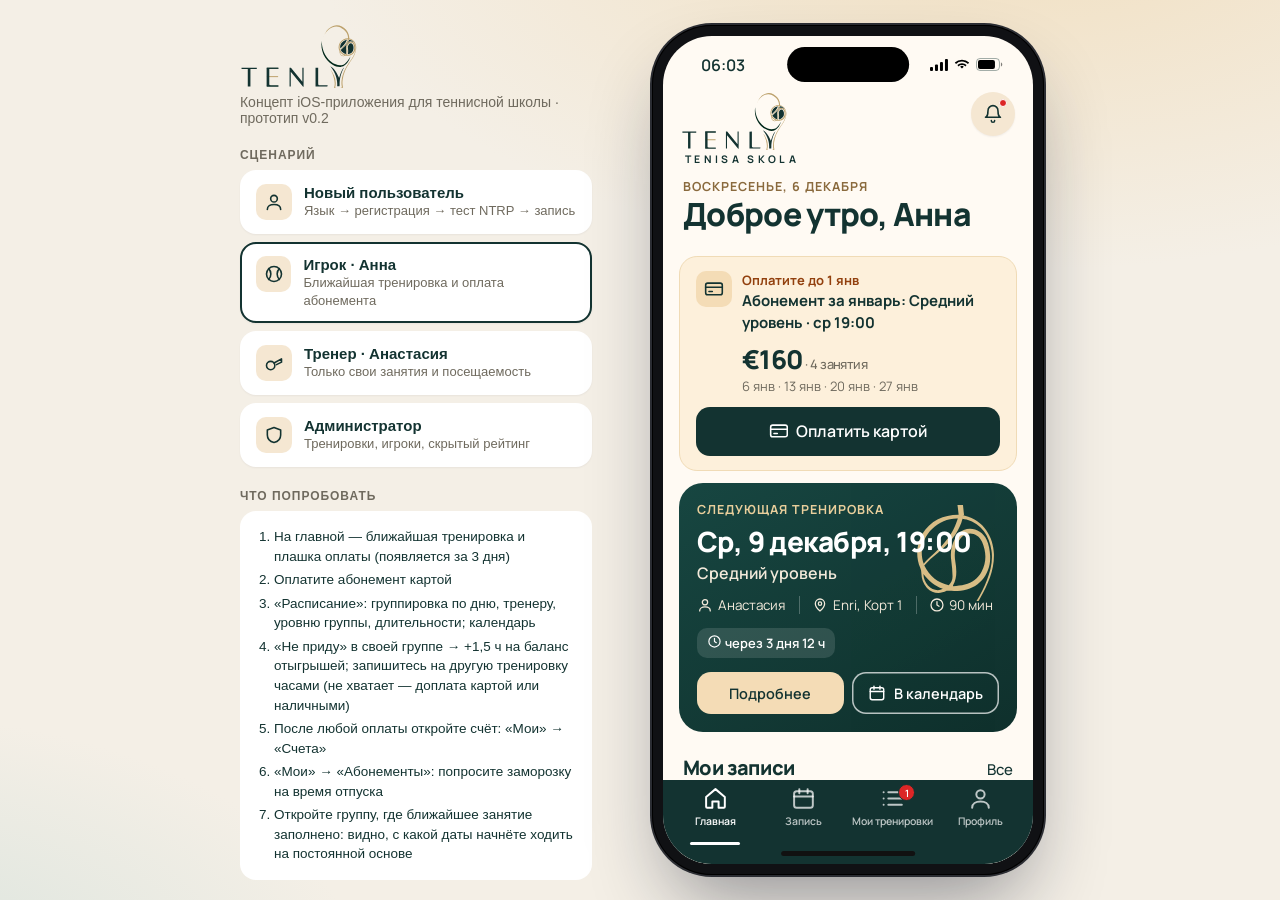
==== commit 51bbf137: "Tenly app: hero emblem cropped to the logo ball Co-Authored-By: Claude Opus 5.5 <noreply@anthropic.c" ====
--- a/app/index.html
+++ b/app/index.html
@@ -413,7 +413,7 @@
 .hero{background:linear-gradient(150deg,#174641 0%,#0f302c 100%);border-radius:24px}
 .hero:before{display:none}
 .hero .ball{display:none}
-.hero .emb{position:absolute;right:4px;top:8px;width:122px;height:134px;opacity:.95}
+.hero .emb{position:absolute;right:12px;top:22px;width:96px;height:96px;opacity:.95;pointer-events:none}
 .hero .lbl{font-size:12.5px;font-weight:700;letter-spacing:.08em;text-transform:uppercase;color:#e9cf9c;opacity:1}
 .hero .what{color:#f3eadb}
 .hero .meta{opacity:1;color:#f3eadb}
@@ -510,7 +510,7 @@
 };
 const ic=(n,s)=>`<svg class="i" viewBox="0 0 24 24"${s?` style="width:${s}px;height:${s}px"`:''}>${IC[n]||''}</svg>`;
 const esc=s=>String(s??'').replace(/[&<>"']/g,c=>({'&':'&amp;','<':'&lt;','>':'&gt;','"':'&quot;',"'":'&#39;'}[c]));
-const EMBLEM=`<svg class="emb" viewBox="972 342 214 232" preserveAspectRatio="xMidYMin meet"><g transform="matrix(1.3333333,0,0,-1.3333333,0,1066.6667)"><g transform="translate(845.6191,472.7817)"><path fill="#e3c48b" d="m 0,0 c -3.13,-9.562 -8.979,-17.383 -15.871,-24.479 -3.706,-3.816 -7.722,-7.331 -11.547,-11.034 -1.495,-1.448 -2.853,-3.039 -4.42,-4.722 -8.174,22.64 11.442,44.541 33.159,43.84 C 0.847,2.316 0.383,1.171 0,0 m -13.258,-64.726 c -7.932,-4.534 -18.805,3.685 -18.844,14.441 5.055,-6.671 11.03,-11.712 18.844,-14.441 m 9.821,3.369 c 4.209,7.428 3.622,15.341 2.291,23.274 -0.949,5.658 -0.728,11.207 1.595,16.439 1.212,2.728 2.791,5.542 4.919,7.568 6.131,5.839 15.821,3.485 19.423,-4.848 4.175,-9.661 4.676,-19.547 -0.442,-29.133 -3.492,-6.538 -9.157,-10.612 -16.194,-12.52 -3.668,-0.994 -7.56,-1.158 -11.351,-1.697 -0.08,0.305 -0.16,0.611 -0.241,0.917 M 8.182,6.342 C 7.637,6.468 7.115,6.698 6.583,6.88 6.836,6.966 7.09,7.053 7.344,7.139 6.604,12.38 6.576,17.848 4.992,22.82 0.118,38.114 -10.487,48.906 -24.11,56.725 c -11.665,6.696 -24.119,7.602 -36.809,3.036 -9.78,-3.519 -17.874,-9.613 -24.782,-17.273 -7.464,-8.277 -15.771,-28.481 -15.771,-28.481 4.832,12.27 12.935,23.08 24.37,32.196 19.449,15.503 41.513,15.342 61.47,-3.051 C -8.385,36.473 -2.125,29.003 0.413,19.208 1.374,15.5 1.514,11.579 2.084,7.338 -5.534,7.372 -11.945,5.919 -18.047,2.79 c -17.252,-8.848 -24.766,-29.597 -17.084,-47.351 0.678,-1.564 0.995,-3.39 1.038,-5.105 0.132,-5.386 1.662,-10.185 5.431,-14.117 5.116,-5.339 12.24,-6.199 19.077,-2.889 5.133,0.065 9.455,-0.176 13.717,0.226 17.324,1.633 29.554,16.342 28.549,33.81 -0.312,5.403 -1.211,10.574 -3.444,15.512 -3.922,8.677 -13.8,12.939 -22.224,9.452 -3.844,-1.591 -6.454,-4.613 -8.418,-8.164 -3.699,-6.686 -4.756,-13.808 -3.677,-21.388 0.714,-5.01 1.123,-10.09 1.241,-15.149 0.076,-3.249 -1.248,-6.249 -3.666,-8.922 -10.865,2.565 -18.584,8.862 -23.768,19.214 2.033,2.151 3.902,4.43 6.077,6.364 4.552,4.05 9.423,7.75 13.88,11.898 7.998,7.444 14.261,16.09 17.179,27.172 1.408,-0.282 2.736,-0.421 3.983,-0.816 14.828,-4.704 21.992,-15.636 24.16,-30.338 1.449,-9.826 -0.878,-19.203 -4.399,-28.32 -3.591,-9.298 -8.236,-18.1 -14.122,-26.091 -2.534,-3.442 -14.263,-20.698 -14.683,-21.33 -8.445,-12.692 -15.454,-26.11 -20.322,-40.586 -4.805,-14.289 -7.331,-28.923 -6.115,-44.039 0.283,-3.52 1.072,-7 1.617,-10.44 -7.733,-6.668 -21.989,-7.229 -28.463,-1.304 8.176,30.697 -4.818,53.092 -20.192,77.751 -0.115,-0.844 26.204,-46.319 15.899,-77.477 -0.201,-0.606 -0.188,-1.294 -0.286,-2.042 0.978,-0.712 1.819,-1.419 2.746,-1.987 10.295,-6.3 20.588,-5.708 30.834,0.11 4.308,2.445 4.52,2.687 3.433,7.472 -2.157,9.491 -2.005,19.029 -0.763,28.572 3.334,25.631 13.669,48.46 28.165,69.585 0.562,0.819 13.7,20.645 13.77,20.809 0.731,1.336 1.459,2.674 2.196,4.007 7.28,13.171 13.414,26.704 13.046,42.227 C 35.977,-14.503 26.394,2.119 8.182,6.342"/></g></g></svg>`; // ball mark from the Tenly logo
+const EMBLEM=`<svg class="emb" viewBox="1066 414 124 124" preserveAspectRatio="xMidYMid meet"><g transform="matrix(1.3333333,0,0,-1.3333333,0,1066.6667)"><g transform="translate(845.6191,472.7817)"><path fill="#e3c48b" d="m 0,0 c -3.13,-9.562 -8.979,-17.383 -15.871,-24.479 -3.706,-3.816 -7.722,-7.331 -11.547,-11.034 -1.495,-1.448 -2.853,-3.039 -4.42,-4.722 -8.174,22.64 11.442,44.541 33.159,43.84 C 0.847,2.316 0.383,1.171 0,0 m -13.258,-64.726 c -7.932,-4.534 -18.805,3.685 -18.844,14.441 5.055,-6.671 11.03,-11.712 18.844,-14.441 m 9.821,3.369 c 4.209,7.428 3.622,15.341 2.291,23.274 -0.949,5.658 -0.728,11.207 1.595,16.439 1.212,2.728 2.791,5.542 4.919,7.568 6.131,5.839 15.821,3.485 19.423,-4.848 4.175,-9.661 4.676,-19.547 -0.442,-29.133 -3.492,-6.538 -9.157,-10.612 -16.194,-12.52 -3.668,-0.994 -7.56,-1.158 -11.351,-1.697 -0.08,0.305 -0.16,0.611 -0.241,0.917 M 8.182,6.342 C 7.637,6.468 7.115,6.698 6.583,6.88 6.836,6.966 7.09,7.053 7.344,7.139 6.604,12.38 6.576,17.848 4.992,22.82 0.118,38.114 -10.487,48.906 -24.11,56.725 c -11.665,6.696 -24.119,7.602 -36.809,3.036 -9.78,-3.519 -17.874,-9.613 -24.782,-17.273 -7.464,-8.277 -15.771,-28.481 -15.771,-28.481 4.832,12.27 12.935,23.08 24.37,32.196 19.449,15.503 41.513,15.342 61.47,-3.051 C -8.385,36.473 -2.125,29.003 0.413,19.208 1.374,15.5 1.514,11.579 2.084,7.338 -5.534,7.372 -11.945,5.919 -18.047,2.79 c -17.252,-8.848 -24.766,-29.597 -17.084,-47.351 0.678,-1.564 0.995,-3.39 1.038,-5.105 0.132,-5.386 1.662,-10.185 5.431,-14.117 5.116,-5.339 12.24,-6.199 19.077,-2.889 5.133,0.065 9.455,-0.176 13.717,0.226 17.324,1.633 29.554,16.342 28.549,33.81 -0.312,5.403 -1.211,10.574 -3.444,15.512 -3.922,8.677 -13.8,12.939 -22.224,9.452 -3.844,-1.591 -6.454,-4.613 -8.418,-8.164 -3.699,-6.686 -4.756,-13.808 -3.677,-21.388 0.714,-5.01 1.123,-10.09 1.241,-15.149 0.076,-3.249 -1.248,-6.249 -3.666,-8.922 -10.865,2.565 -18.584,8.862 -23.768,19.214 2.033,2.151 3.902,4.43 6.077,6.364 4.552,4.05 9.423,7.75 13.88,11.898 7.998,7.444 14.261,16.09 17.179,27.172 1.408,-0.282 2.736,-0.421 3.983,-0.816 14.828,-4.704 21.992,-15.636 24.16,-30.338 1.449,-9.826 -0.878,-19.203 -4.399,-28.32 -3.591,-9.298 -8.236,-18.1 -14.122,-26.091 -2.534,-3.442 -14.263,-20.698 -14.683,-21.33 -8.445,-12.692 -15.454,-26.11 -20.322,-40.586 -4.805,-14.289 -7.331,-28.923 -6.115,-44.039 0.283,-3.52 1.072,-7 1.617,-10.44 -7.733,-6.668 -21.989,-7.229 -28.463,-1.304 8.176,30.697 -4.818,53.092 -20.192,77.751 -0.115,-0.844 26.204,-46.319 15.899,-77.477 -0.201,-0.606 -0.188,-1.294 -0.286,-2.042 0.978,-0.712 1.819,-1.419 2.746,-1.987 10.295,-6.3 20.588,-5.708 30.834,0.11 4.308,2.445 4.52,2.687 3.433,7.472 -2.157,9.491 -2.005,19.029 -0.763,28.572 3.334,25.631 13.669,48.46 28.165,69.585 0.562,0.819 13.7,20.645 13.77,20.809 0.731,1.336 1.459,2.674 2.196,4.007 7.28,13.171 13.414,26.704 13.046,42.227 C 35.977,-14.503 26.394,2.119 8.182,6.342"/></g></g></svg>`; // ball mark from the Tenly logo
 const LOGO=`<img class="logo" src="tenly-logo.svg" alt="Tenly">`;
 
 /* ---------- dates ---------- */
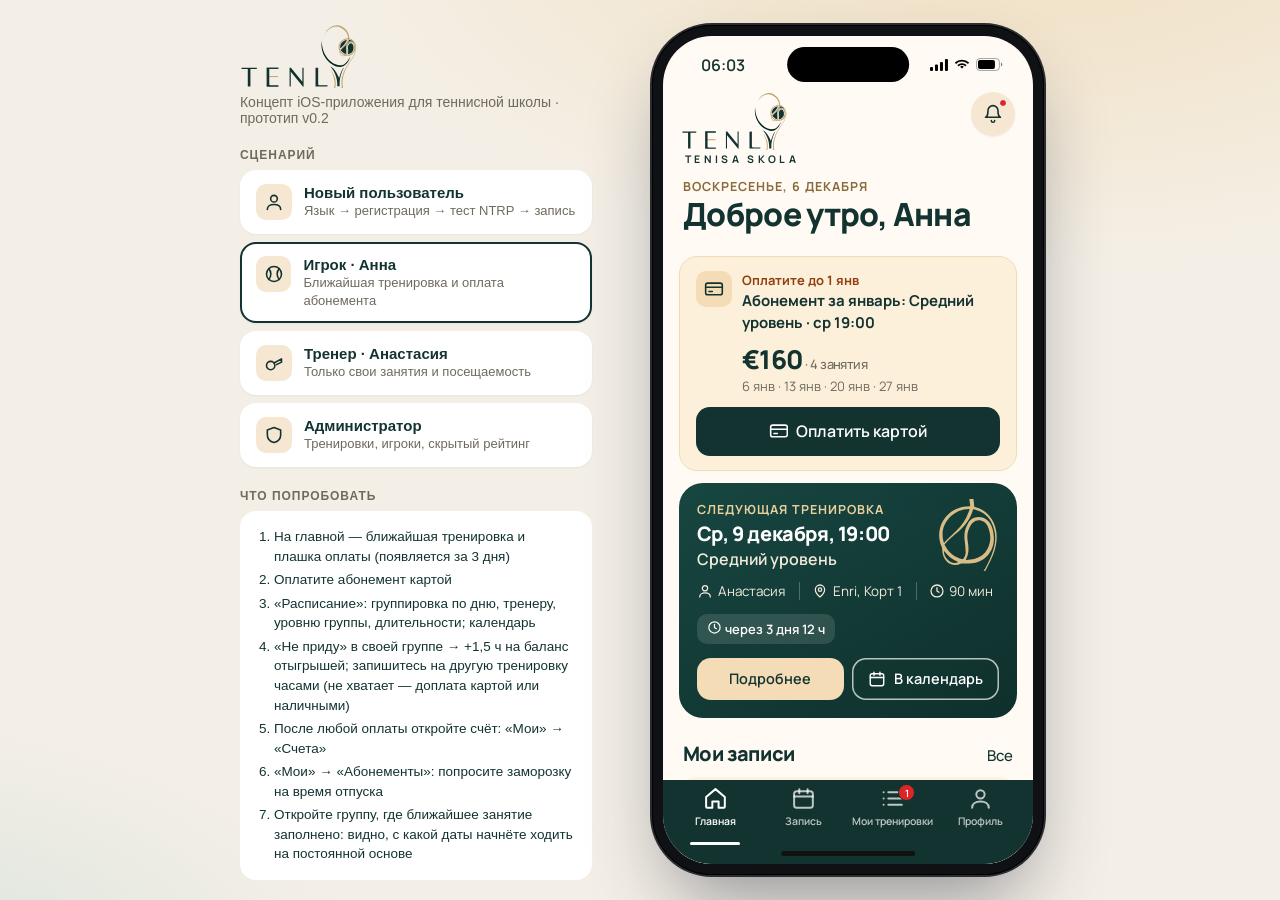
==== commit fd03964d: "Tenly app: smaller hero date so it never overlaps the emblem Co-Authored-By: Claude Opus 5.5 <norepl" ====
--- a/app/index.html
+++ b/app/index.html
@@ -165,7 +165,8 @@
 .hero .ball{position:absolute;right:-26px;top:-26px;width:110px;height:110px;border-radius:50%;background:linear-gradient(145deg,#ecf77a,#c4dc2a);opacity:.95}
 .hero .ball:after{content:"";position:absolute;inset:14px;border-radius:50%;border:4px solid rgba(255,255,255,.35);clip-path:inset(0 50% 0 0)}
 .hero .lbl{font-size:13px;font-weight:600;opacity:.8;position:relative}
-.hero .when{font-size:28px;font-weight:800;letter-spacing:-.02em;margin-top:4px;position:relative}
+.hero .when{font-size:20px;font-weight:800;letter-spacing:-.02em;margin-top:4px;position:relative;line-height:1.2}
+.hero:has(.emb) .lbl,.hero:has(.emb) .when,.hero:has(.emb) .what{padding-right:74px}
 .hero .what{font-size:16px;font-weight:600;margin-top:2px;position:relative}
 .hero .meta{display:flex;gap:14px;flex-wrap:wrap;font-size:13.5px;opacity:.9;margin-top:12px;position:relative}
 .hero .meta span{display:flex;align-items:center;gap:5px}
@@ -413,7 +414,7 @@
 .hero{background:linear-gradient(150deg,#174641 0%,#0f302c 100%);border-radius:24px}
 .hero:before{display:none}
 .hero .ball{display:none}
-.hero .emb{position:absolute;right:12px;top:22px;width:96px;height:96px;opacity:.95;pointer-events:none}
+.hero .emb{position:absolute;right:12px;top:16px;width:72px;height:72px;opacity:.95;pointer-events:none}
 .hero .lbl{font-size:12.5px;font-weight:700;letter-spacing:.08em;text-transform:uppercase;color:#e9cf9c;opacity:1}
 .hero .what{color:#f3eadb}
 .hero .meta{opacity:1;color:#f3eadb}
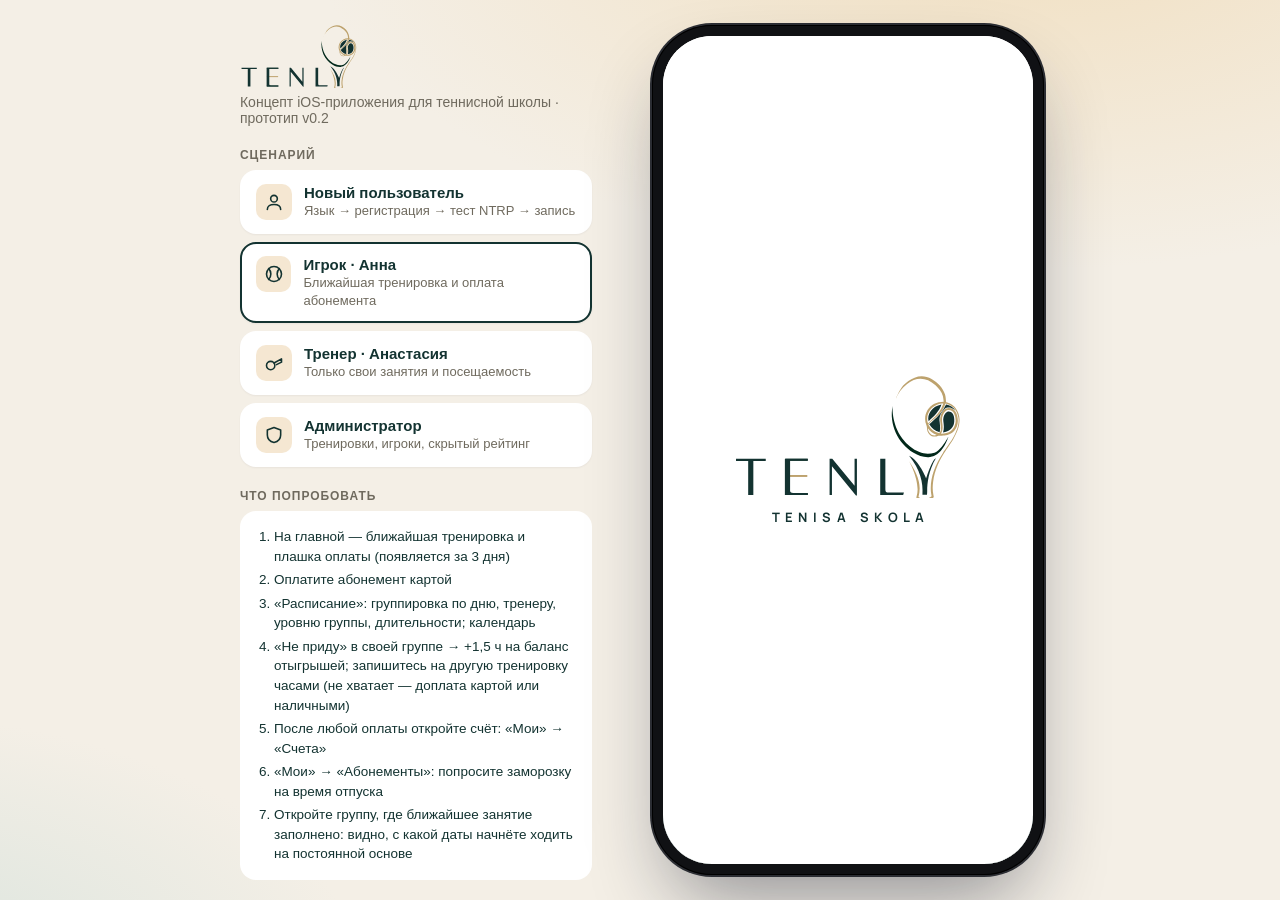
==== commit e7653f16: "Tenly app: weekly-frequency tariffs, invoices only for in-app payments, tappable notifications, acce" ====
--- a/app/index.html
+++ b/app/index.html
@@ -15,7 +15,7 @@
 <link rel="apple-touch-icon" href="icon-180.png">
 <style>
 :root{
-  --bg:#fffaf3;--card:#fcf1e2;--text:#133331;--muted:#6f6a5e;--muted2:#a89e8c;--line:#efe2cf;
+  --bg:#ffffff;--card:#fcf1e2;--text:#133331;--muted:#6f6a5e;--muted2:#a89e8c;--line:#efe2cf;
   --pri:#133331;--pri2:#1f4a46;--pri-soft:#f5e7d2;--ball:#f6ddb9;--ball-d:#bda26d;--gold:#bda26d;--brown:#8a6a3d;
   --ok:#16a34a;--ok-soft:#dcfce7;--warn:#d97706;--warn-soft:#fef3c7;--bad:#dc2626;--bad-soft:#fee2e2;
   --r:18px;
@@ -222,6 +222,12 @@
 .ntrp-row b.n{flex:0 0 38px;font-size:17px;color:var(--pri)}
 .msg{background:#fff;border-radius:16px;padding:14px;margin-bottom:8px;box-shadow:0 1px 2px rgba(15,23,42,.04)}
 .msg.unread{box-shadow:inset 3px 0 0 var(--pri),0 1px 2px rgba(15,23,42,.04)}
+.msg:not(.unread){opacity:.78}
+.msg.lnk{cursor:pointer}
+.udot{display:inline-block;width:8px;height:8px;border-radius:50%;background:var(--bad);margin-right:6px;vertical-align:1px}
+button.tag{border:0;font-family:inherit;cursor:pointer}
+.lnkbtn{background:none;border:0;color:var(--pri);font:inherit;font-weight:700;font-size:14px;padding:0;cursor:pointer}
+.icon-btn .cnt{position:absolute;top:2px;right:0;min-width:18px;height:18px;padding:0 5px;border-radius:9px;background:var(--bad);color:#fff;font-size:11px;font-weight:800;line-height:18px;text-align:center;border:2px solid #fff;box-sizing:content-box}
 .msg .mh{display:flex;gap:10px;align-items:flex-start}
 .msg .mi{width:36px;height:36px;border-radius:11px;display:grid;place-items:center;flex-shrink:0;background:var(--pri-soft);color:var(--pri)}
 .att{display:flex;gap:6px;margin-top:8px}
@@ -407,9 +413,14 @@
 .opt,.qopt,.lang,.field{background:#fff}
 .lg-head .hsub{font-size:12.5px;font-weight:700;letter-spacing:.08em;text-transform:uppercase;color:var(--brown)}
 .icon-btn{background:var(--pri-soft);color:var(--text);width:44px;height:44px}
-.brandbar{display:flex;align-items:flex-start;justify-content:space-between;padding:4px 2px 6px}
+.brandbar{display:flex;align-items:flex-start;justify-content:space-between;padding:26px 2px 6px}
 .brandbar .bl{display:flex;flex-direction:column;align-items:flex-start}
 .brandbar img{height:58px;width:auto}
+.splash{position:absolute;inset:0;z-index:80;background:#fff;display:flex;flex-direction:column;align-items:center;justify-content:center;gap:10px;animation:spIn .5s ease both}
+.splash img{width:62%;max-width:260px;height:auto}
+.splash .ss{font-size:13px;letter-spacing:.42em;font-weight:700;color:var(--text);margin-left:.42em}
+.splash.out{opacity:0;transition:opacity .45s ease}
+@keyframes spIn{from{opacity:0;transform:scale(.97)}to{opacity:1;transform:none}}
 .brandbar .bs{font-size:10.5px;letter-spacing:.32em;font-weight:700;color:var(--text);margin:2px 0 0 4px}
 .hero{background:linear-gradient(150deg,#174641 0%,#0f302c 100%);border-radius:24px}
 .hero:before{display:none}
@@ -561,10 +572,22 @@
 const lvInfo=r=>CATS[catOf(r)];
 const lvRange=t=>{const c=CATS[t.level];return `${fmtR(c.min)}–${fmtR(c.max)}`};
 const VENUE={name:'Enri',full:'Теннисный клуб Enri',addr:'Kalnciema iela 207, Rīga',map:'https://www.google.com/maps/search/?api=1&query=Kalnciema+iela+207+Riga'};
-const PRICES0={s60:30,s90:45,s120:60,m60:120,m90:160,m120:200};
+const PRICES0={s60:30,s90:45,s120:60,m60:120,m90:180,m120:240,m60x2:230,m60x3:330};
 const PRICES={...PRICES0}; // admin can change these in «Тренировки» → «Цены»
 const priceFor=dur=>PRICES['s'+dur]??Math.round(dur/60*PRICES.s60);
 const monthFor=dur=>PRICES['m'+dur]??Math.round(dur/60*PRICES.m60);
+/* monthly price depends on how many 60-min groups a week the player has: 1× €120, 2× €230, 3× €330 (each further one costs like the 3rd).
+   The 1st group (by join date) costs the full price, every next one gets the difference: 120 → 110 → 100. */
+const TIER=n=>n<=0?0:n===1?PRICES.m60:n===2?PRICES.m60x2:PRICES.m60x3+(n-3)*(PRICES.m60x3-PRICES.m60x2);
+function permRank(t,u,y,m){const a=ymd(new Date(y,m,1)),b=ymd(new Date(y,m+1,0));
+  const gs=D.tpls.filter(g=>!g.deleted&&g.dur===60&&g.month&&(g===t||g.members.includes(u))&&!(g.since&&g.since[u]>b)&&!(g.until&&g.until[u]<a));
+  const key=g=>g.members.includes(u)?((g.since&&g.since[u])||''):'~';
+  gs.sort((p,q)=>key(p)<key(q)?-1:key(p)>key(q)?1:p.id<q.id?-1:1);return{r:gs.indexOf(t)+1,n:gs.length}}
+function monthPrice(t,u,y,m){if(!u||t.dur!==60||!t.month)return t.month;const {r}=permRank(t,u,y,m);if(r<=1)return t.month;
+  const disc=(r*PRICES.m60-TIER(r))-((r-1)*PRICES.m60-TIER(r-1));return Math.max(0,t.month-disc)}
+function mpOf(t,u){if(u===undefined)u=(S.role==='player'||S.role==='new')?uid():null;if(!u)return t.month;const st=startInst(t);const d=st&&!t.members.includes(u)?st.start:new Date();return monthPrice(t,u,d.getFullYear(),d.getMonth())}
+function tierNote(t,u){const p=mpOf(t,u);if(!t.month||p>=t.month)return '';const st=startInst(t);const d=st&&!t.members.includes(u||uid())?st.start:new Date();const {r}=permRank(t,u||uid(),d.getFullYear(),d.getMonth());
+  return `<div class="note mt8">${ic('repeat')}<div><b>${r} ${plural(r,'раз','раза','раз')} в неделю по 60 мин — €${TIER(r)}/мес</b> вместо €${r*PRICES.m60}. Эта группа обойдётся в €${p}/мес вместо €${t.month}.</div></div>`}
 
 const QUESTIONS=[
  {q:'Как давно и как часто вы играете?',o:['Ещё ни разу не играл(а)','Пробовал(а) несколько раз','Играю нерегулярно, меньше года','Регулярно 1–3 года','Регулярно больше 3 лет']},
@@ -585,7 +608,7 @@
   {at:h(1,21,14),role:'player',who:'Ольга Иванова',action:'Не придёт',text:'«Средний уровень», ближайший вторник 18:00 — место открыто для разовой записи'},
   {at:h(1,18,2),role:'player',who:'Сергей Орлов',action:'Новый запрос на заморозку',text:'«Средний уровень» (ср 19:00), отпуск'},
   {at:h(1,16,40),role:'coach',who:'Анастасия',action:'Предложение уровня',text:'Павел Морозов: скрытый рейтинг 3.0'},
-  {at:h(2,10,5),role:'admin',who:'Администратор',action:'Отметил(а) оплату',text:'Кристапс Лиепиньш: абонемент · €160 (карта в клубе)'},
+  {at:h(2,10,5),role:'admin',who:'Администратор',action:'Отметил(а) оплату',text:'Кристапс Лиепиньш: абонемент · €180 (карта в клубе)'},
   {at:h(3,9,30),role:'player',who:'Эвия Круминя',action:'Новая запись',text:'«Новички до года», разово · оплата на месте'},
   {at:h(4,20,11),role:'player',who:'Анна Лапиня',action:'Оплата в приложении',text:'Разовое: «Средний уровень» · €45'},
 ]}
@@ -604,19 +627,19 @@
   ];
   const T=(id,weekday,time,dur,level,coach,court,cap,perm,members,suffix='')=>({id,repeat:true,weekday,time,dur,level,lvMin:CATS[level].min,lvMax:CATS[level].max,title:CATS[level].name+suffix,coach,court,cap,perm,members,price:priceFor(dur),month:monthFor(dur)});
   const tpls=[
-   T('t1',0,'08:00',90,'adv','c2','Корт 2',6,4,['p4','p13','p10'],' · утро'),
-   T('t2',0,'19:00',60,'zero','c1','Корт 3',6,6,['p6','p12']),
-   T('t3',1,'18:00',90,'mid','c1','Корт 1',6,6,['p7','p14','p2','p5','p11']),
-   T('t4',1,'20:00',60,'beg','c2','Корт 2',6,6,['p3','p8','p16']),
+   T('t1',0,'08:00',90,'adv','c2','Корт 2',4,3,['p4','p13','p10'],' · утро'),
+   T('t2',0,'19:00',60,'zero','c1','Корт 3',4,4,['p6','p12']),
+   T('t3',1,'18:00',90,'mid','c1','Корт 1',4,4,['p7','p14','p2','p5']),
+   T('t4',1,'20:00',60,'beg','c2','Корт 2',4,4,['p3','p8','p16']),
    T('t6',2,'08:00',60,'beg','c2','Корт 3',4,4,['p16'],' · утро'),
-   T('t5',2,'19:00',90,'mid','c1','Корт 1',6,5,['p1','p5','p7']),
-   T('t7',3,'07:30',60,'mid','c2','Корт 2',5,4,['p14','p7','p5','p2'],' · до работы'),
-   T('t8',3,'19:30',90,'adv','c2','Корт 1',6,6,['p9','p15','p13','p4','p10']),
-   T('t9',4,'18:00',60,'zero','c1','Корт 3',6,6,['p6']),
-   T('t10',4,'19:30',90,'beg','c1','Корт 1',6,6,['p3','p8','p11']),
-   T('t11',5,'10:00',90,'mid','c1','Корт 1',6,4,['p2']),
-   T('t12',5,'12:00',60,'zero','c2','Корт 2',6,6,[]),
-   T('t13',6,'11:00',90,'adv','c1','Корт 2',6,4,['p9']),
+   T('t5',2,'19:00',90,'mid','c1','Корт 1',4,4,['p1','p5','p7']),
+   T('t7',3,'07:30',60,'mid','c2','Корт 2',4,4,['p14','p7','p5','p2'],' · до работы'),
+   T('t8',3,'19:30',90,'adv','c2','Корт 1',4,4,['p9','p15','p13','p4']),
+   T('t9',4,'18:00',60,'zero','c1','Корт 3',4,4,['p6']),
+   T('t10',4,'19:30',90,'beg','c1','Корт 1',4,4,['p3','p8','p11']),
+   T('t11',5,'10:00',90,'mid','c1','Корт 1',4,3,['p2']),
+   T('t12',5,'12:00',60,'zero','c2','Корт 2',4,4,[]),
+   T('t13',6,'11:00',90,'adv','c1','Корт 2',4,3,['p9']),
   ];
   // Anna: permanent spot in t5 + one single booking on the nearest Saturday
   let sat=T0;while(wdi(sat)!==5)sat=addD(sat,1);
@@ -631,9 +654,9 @@
   const satX=`${longDay(sat)}, 10:00 · 90 мин · Enri, Корт 1`;
   const payments=[
    {id:'i1041',no:'TNL-2026-01041',uid:'p1',date:ymd(addD(T0,-1)),title:'Разовое: Средний уровень',bid:'b1',kind:'single',sessions:[ymd(sat)],lines:[{name:'Разовая тренировка «Средний уровень»',detail:satX,sum:45}],amount:45,method:'Карта •••• 4242',paid:true},
-   {id:'i1032',no:'TNL-2026-01032',uid:'p1',date:ymd(new Date(T0.getFullYear(),T0.getMonth(),0)),kind:'abon',sessions:wedsOf(T0.getFullYear(),T0.getMonth()),title:`Абонемент за ${MN[T0.getMonth()].toLowerCase()}: Средний уровень`,lines:[{name:'Абонемент «Средний уровень»',detail:'Каждую среду 19:00 · 90 мин · 1 месяц',sum:160}],amount:160,method:'Карта •••• 4242',paid:true},
+   {id:'i1032',no:'TNL-2026-01032',uid:'p1',date:ymd(new Date(T0.getFullYear(),T0.getMonth(),0)),kind:'abon',sessions:wedsOf(T0.getFullYear(),T0.getMonth()),title:`Абонемент за ${MN[T0.getMonth()].toLowerCase()}: Средний уровень`,lines:[{name:'Абонемент «Средний уровень»',detail:'Каждую среду 19:00 · 90 мин · 1 месяц',sum:180}],amount:180,method:'Карта •••• 4242',paid:true},
    {id:'i1027',no:'TNL-2026-01027',uid:'p1',date:'2026-10-11',kind:'single',sessions:['2026-10-11'],title:'Разовое: Средний уровень',lines:[{name:'Разовая тренировка «Средний уровень»',detail:'Суббота, 11 октября, 10:00 · 90 мин · Enri, Корт 1',sum:45}],amount:45,method:'Наличные',paid:true},
-   {id:'i1011',no:'TNL-2026-01011',uid:'p1',date:ymd(new Date(T0.getFullYear(),T0.getMonth()-1,0)),kind:'abon',sessions:wedsOf(T0.getFullYear(),T0.getMonth()-1),title:`Абонемент за ${MN[(T0.getMonth()+11)%12].toLowerCase()}: Средний уровень`,lines:[{name:'Абонемент «Средний уровень»',detail:'Каждую среду 19:00 · 90 мин · 1 месяц',sum:160}],amount:160,method:'Карта •••• 4242',paid:true},
+   {id:'i1011',no:'TNL-2026-01011',uid:'p1',date:ymd(new Date(T0.getFullYear(),T0.getMonth()-1,0)),kind:'abon',sessions:wedsOf(T0.getFullYear(),T0.getMonth()-1),title:`Абонемент за ${MN[(T0.getMonth()+11)%12].toLowerCase()}: Средний уровень`,lines:[{name:'Абонемент «Средний уровень»',detail:'Каждую среду 19:00 · 90 мин · 1 месяц',sum:180}],amount:180,method:'Карта •••• 4242',paid:true},
   ];
   // make-up credits ("отыгрыши", in hours) and group freezes
   const credits=[{id:'k1',uid:'p1',hours:1,left:1,src:'Средний уровень · до работы · '+dShort(addD(T0,-12)),why:'Отмена записи',exp:ymd(addD(T0,48))}];
@@ -642,15 +665,15 @@
   const messages=[
    {id:'m1',kind:'event',title:'Новогодний турнир Tenly',text:'Парный турнир для всех уровней, Enri. После игр — чай и награждение. Отметьтесь, придёте ли вы.',event:{date:ymd(addD(T0,25)),time:'11:00',place:'Enri, Kalnciema iela 207'},to:'all',toUids:['p1','p2','p3','p4','p5','p7','p8','p9','p10','p11','p13','p14','p15'],at:ymd(addD(T0,-1)),rsvp:{p2:'yes',p4:'yes',p7:'yes',p9:'no',p13:'yes'},read:{}},
    {id:'m3',kind:'info',staff:true,title:'Ольга Иванова не придёт',text:'Ольга Иванова отметила «Не приду» на ближайшее занятие «Средний уровень» (вт 18:00).',toUids:['c1'],at:ymd(addD(T0,-1)),read:{},rsvp:{}},
-   {id:'m4',kind:'info',staff:true,title:'Новый запрос на заморозку',text:'Сергей Орлов просит заморозить место в группе «Средний уровень» (ср 19:00) на время отпуска.',toUids:['a1'],at:ymd(addD(T0,-1)),read:{},rsvp:{}},
+   {id:'m4',kind:'info',staff:true,title:'Новый запрос на заморозку',text:'Сергей Орлов просит заморозить место в группе «Средний уровень» (ср 19:00) на время отпуска.',link:{req:'r3'},toUids:['a1'],at:ymd(addD(T0,-1)),read:{},rsvp:{}},
    {id:'m2',kind:'info',title:'Новые группы с января',text:'С января открываем вторую утреннюю группу «Средний уровень». Запись уже открыта в приложении.',to:'all',toUids:['p1','p2','p3','p4','p5','p6','p7','p8','p9','p10','p11','p12','p13','p14','p15','p16'],at:ymd(addD(T0,-3)),read:{p1:true},rsvp:{}},
   ];
   const dd=n=>ymd(addD(T0,-n));
   payments.push(
-   {id:'i1040',no:'TNL-2026-01040',uid:'p2',date:dd(1),title:'Абонемент: Средний уровень',lines:[{name:'Абонемент «Средний уровень»',detail:'Каждый вторник 18:00 · 90 мин · 1 месяц',sum:160}],amount:160,method:'Карта •••• 1881',paid:true},
-   {id:'i1039',no:'TNL-2026-01039',uid:'p4',date:dd(2),title:'Абонемент: Продвинутые любители · утро',lines:[{name:'Абонемент «Продвинутые любители · утро»',detail:'Каждый понедельник 08:00 · 90 мин · 1 месяц',sum:160}],amount:160,method:'Карта в клубе',paid:true,markedBy:'admin'},
+   {id:'i1040',no:'TNL-2026-01040',uid:'p2',date:dd(1),title:'Абонемент: Средний уровень',lines:[{name:'Абонемент «Средний уровень»',detail:'Каждый вторник 18:00 · 90 мин · 1 месяц',sum:180}],amount:180,method:'Карта •••• 1881',paid:true},
+   {id:'i1039',no:'TNL-2026-01039',uid:'p4',date:dd(2),title:'Абонемент: Продвинутые любители · утро',lines:[{name:'Абонемент «Продвинутые любители · утро»',detail:'Каждый понедельник 08:00 · 90 мин · 1 месяц',sum:180}],amount:180,method:'Карта в клубе',paid:true,markedBy:'admin'},
    {id:'i1038',no:'TNL-2026-01038',uid:'p8',date:dd(3),title:'Разовое: Новички до года',lines:[{name:'Разовая тренировка «Новички до года»',detail:'60 мин · Enri, Корт 2',sum:30}],amount:30,method:'Наличные',paid:true,markedBy:'admin'},
-   {id:'i1037',no:'TNL-2026-01037',uid:'p13',date:dd(5),title:'Абонемент: Продвинутые любители',lines:[{name:'Абонемент «Продвинутые любители»',detail:'Каждый четверг 19:30 · 90 мин · 1 месяц',sum:160}],amount:160,method:'Банковский перевод',paid:true,markedBy:'admin'},
+   {id:'i1037',no:'TNL-2026-01037',uid:'p13',date:dd(5),title:'Абонемент: Продвинутые любители',lines:[{name:'Абонемент «Продвинутые любители»',detail:'Каждый четверг 19:30 · 90 мин · 1 месяц',sum:180}],amount:180,method:'Банковский перевод',paid:true,markedBy:'admin'},
    {id:'i1036',no:'TNL-2026-01036',uid:'p6',date:dd(6),title:'Абонемент: Новички без опыта',lines:[{name:'Абонемент «Новички без опыта»',detail:'Каждый понедельник 19:00 · 60 мин · 1 месяц',sum:120}],amount:120,method:'Apple Pay',paid:true},
   );
   const debts=[
@@ -749,7 +772,7 @@
 /* every notable action goes to the audit trail; admin is notified about everything, coaches about their own groups */
 function actor(o={}){const role=o.system?'system':S.role==='new'?'player':S.role;return{role,who:role==='system'?'Система':role==='player'?((me()||{}).name||'Игрок'):role==='coach'?coach(S.coachId).name:'Администратор'}}
 function staffMsg(to,title,text,o={}){const a=actor({system:o.system||title==='Лист ожидания'});D.audit.unshift({at:Date.now(),role:a.role,who:a.who,action:title,text});
-  const self=inboxId();const rcpt=[...new Set(['a1',...to])].filter(u=>u&&u!==self);if(rcpt.length)sendMsg({kind:'info',staff:true,title,text:(a.role==='player'||a.role==='coach')&&!String(text).startsWith(a.who)?`${a.who}: ${text}`:text,toUids:rcpt})}
+  const self=inboxId();const rcpt=[...new Set(['a1',...to])].filter(u=>u&&u!==self);if(rcpt.length)sendMsg({kind:'info',staff:true,link:o.link,title,text:(a.role==='player'||a.role==='coach')&&!String(text).startsWith(a.who)?`${a.who}: ${text}`:text,toUids:rcpt})}
 /* staff/admin and extra player actions are logged centrally from the click handler */
 const AUD={
   wlJoin:c=>{const x=c.ds.type==='single'?instById(c.ds.id):null;const t=x?x.t:tpl(c.ds.id);return t&&['Встал(а) в лист ожидания',`«${t.title}» ${x?`${dShort(x.start)} ${hm(x.start)}`:'(постоянное место)'}`,t.coach]},
@@ -773,14 +796,16 @@
   closeDo:c=>['Нерабочие дни',`${c.sheet?'':''}${(D.closures.at(-1)||{}).from||''} – ${(D.closures.at(-1)||{}).to||''} ${(D.closures.at(-1)||{}).reason||''}`,null],
   closeUndo:c=>['Отменил(а) нерабочие дни','',null],
   msgSend:c=>{const m=D.messages[0];return m&&['Отправил(а) уведомление',`«${m.title}» · ${m.toUids.length} получателей`,null]},
-  savePrices:c=>['Изменил(а) цены',`разово €${PRICES.s60}/€${PRICES.s90}, абонемент €${PRICES.m60}/€${PRICES.m90}`,null],
+  savePrices:c=>['Изменил(а) цены',`разово €${PRICES.s60}/€${PRICES.s90}, абонемент €${PRICES.m60}/€${PRICES.m90}, 2×60 €${PRICES.m60x2}, 3×60 €${PRICES.m60x3}`,null],
   aCredit:c=>['Начислил(а) 1 ч отыгрыша',player(c.ds.id).name,null],
 };
 function audCtx(el){const ds={...el.dataset};const c={ds,sheet:S.sheet?{...S.sheet}:null};
   c.w=D.waitlist.find(w=>w.id===ds.id);if(c.w)c.wt=c.w.type==='perm'?tpl(c.w.ref):(instById(c.w.ref)||{}).t;
   c.r=D.requests.find(r=>r.id===ds.id);c.m=D.messages.find(m=>m.id===ds.id);if(c.sheet&&c.sheet.name==='markPaid')c.d=debtById(c.sheet.id);return c}
-function audAfter(a,c){const f=AUD[a];if(!f)return;let r;try{r=f(c)}catch(_){return}if(r)staffMsg([r[2]].filter(Boolean),r[0],r[1])}
-const isReceipt=p=>!!p&&['Наличные','Наличные на месте','Карта в клубе'].includes(p.method); // paid on site → cash-register receipt, no invoice
+function audAfter(a,c){const f=AUD[a];if(!f)return;let r;try{r=f(c)}catch(_){return}const iOk=id=>{try{return typeof id==='string'&&/_\d{4}-\d\d-\d\d$/.test(id)&&!!instById(id)}catch(_){return false}};const inst=[c.sheet&&c.sheet.inst,c.ds&&c.ds.id].find(iOk);if(r)staffMsg([r[2]].filter(Boolean),r[0],r[1],inst?{link:{n:'cSession',id:inst}}:{})}
+const isReceipt=p=>!!p&&['Наличные','Наличные на месте','Карта в клубе','Банковский перевод'].includes(p.method); // paid outside the app → no invoice in the app
+const isTransfer=p=>!!p&&p.method==='Банковский перевод'; // invoice was already issued by the school outside the app
+const offNote=p=>isTransfer(p)?'Оплачено переводом по счёту школы — в приложении счёт не формируется':'Кассовый чек выдан в клубе';
 const intE=v=>parseInt(String(v??'').replace(/[.,].*$/,'').replace(/\D/g,''),10)||0; // whole euros only
 const INT_INPUT=`oninput="this.value=this.value.replace(/[.,].*$/,'').replace(/\\D/g,'')"`;
 const fmtE=n=>Number.isInteger(n)?String(n):(Math.round(n*100)/100).toFixed(2).replace('.',',');
@@ -818,7 +843,7 @@
 function monthBill(t,u,y,m,from){const all=monthDates(t,y,m);const dates=monthDates(t,y,m,from).filter(ds=>!isClosed(ds)&&!(t.since&&t.since[u]>ds)&&!(t.until&&t.until[u]<ds));const fz=D.freezes.filter(f=>f.tpl===t.id&&f.uid===u);
   const active=dates.filter(ds=>!fz.some(f=>ds>=f.from&&ds<=f.to));
   const sinceU=from||(t.since&&t.since[u]);const lateJoin=!!(sinceU&&all.length&&sinceU>all[0]&&sinceU<=all.at(-1)); // joined after the 1st session → single price per session (max = month price)
-  return{all,dates,active,frozen:dates.length-active.length,lateJoin,amount:lateJoin?Math.min(t.month,active.length*t.price):Math.round(t.month*active.length/Math.max(1,all.length))}}
+  return{all,dates,active,frozen:dates.length-active.length,lateJoin,amount:(mp=>lateJoin?Math.min(mp,active.length*t.price):Math.round(mp*active.length/Math.max(1,all.length)))(monthPrice(t,u,y,m))}}
 const ymKey=(y,m)=>`${y}-${String(m+1).padStart(2,'0')}`;
 function abonPaid(u,tid,y,m){const nm=nextMonthStart();if(u==='p1'&&tid==='t5'&&y===nm.getFullYear()&&m===nm.getMonth())return S.renewPaid;return !!D.abonPaid[`${u}|${tid}|${ymKey(y,m)}`]}
 function setAbonPaid(u,tid,y,m,inv){const nm=nextMonthStart();if(u==='p1'&&tid==='t5'&&y===nm.getFullYear()&&m===nm.getMonth())S.renewPaid=true;D.abonPaid[`${u}|${tid}|${ymKey(y,m)}`]=inv||true}
@@ -861,6 +886,7 @@
   }
   return out.sort((a,b)=>a.start-b.start);
 }
+const GROUP_CAP=4; // every group is 4 players
 function mkInst(t,start){
   const id=t.id+'_'+ymd(start);
   const ds0=ymd(start);const members=t.members.filter(u=>memOn(t,u,ds0)).length;
@@ -951,6 +977,7 @@
 
 /* ---------- render core ---------- */
 const root=document.getElementById('root');
+let SPLASH=true;setTimeout(()=>{if(SPLASH){SPLASH='out';render();setTimeout(()=>{SPLASH=false;render()},450)}},1700);
 function render(){
   try{checkWaitlist()}catch(_){}
   document.querySelectorAll('[data-scroll]').forEach(el=>S.scroll[el.dataset.scroll]=el.scrollTop);
@@ -960,6 +987,7 @@
       ${screen()}
       ${S.sheet?`<div class="backdrop ${S.sheetAnim?'anim':''}" data-a="closeSheet"></div><div class="sheet ${S.sheetAnim?'anim':''}"><div class="grab"></div>${sheet().replace('<div class="sh-b"',`<div class="sh-b" data-scroll="sheet-${S.sheet.name}"`)}</div>`:''}
       ${S.toast?`<div class="toast ${S.toastAnim?'anim':''}">${ic('check')}<span>${S.toast}</span></div>`:''}
+      ${SPLASH?`<div class="splash ${SPLASH==='out'?'out':''}" data-a="skipSplash"><img src="tenly-logo.svg" alt="Tenly"><div class="ss">TENISA SKOLA</div></div>`:''}
       <div class="homebar"></div>
     </div></div>
     <button class="demo-fab" data-a="openDemo">ДЕМО</button></div>`;
@@ -1121,8 +1149,7 @@
   let pay='';
   if(ri&&ri.frozen){pay=`<div class="paybox" style="background:var(--pri-soft);border-color:#c9daf3"><div class="pt"><div class="pi" style="background:#c9daf3;color:var(--pri)">${ic('snow')}</div><div><b>Абонемент за ${ri.month} заморожен</b><div class="fs13 muted mt8" style="line-height:1.4">${esc(ri.t.title)}: все занятия этого месяца в заморозке, оплата не требуется. Место остаётся за вами.</div></div></div></div>`}
   else{const dues=abonDues(u.id);const mem=D.memberships.filter(m=>m.uid===u.id&&tpl(m.tpl)&&!(m.until&&m.until<ymd(T0)));
-    if(dues.length)pay=dues.map(d=>`<div class="paybox"><div class="pt"><div class="pi">${ic('card')}</div><div style="flex:1"><div class="fs13 b" style="color:#92400e">${d.overdue?`Не оплачен ${monthName(new Date(d.y,d.m,1))}`:`Оплатите до ${dShort(new Date(d.y,d.m,1))}`}</div><b>Абонемент за ${MN[d.m].toLowerCase()}: ${esc(tLabel(d.t))}</b><div class="amt mt8">€${fmtE(d.amount)}<span class="fs13 muted" style="font-weight:500"> · ${d.b.active.length} ${plural(d.b.active.length,'занятие','занятия','занятий')}${d.b.frozen?`, ${d.b.frozen} в заморозке`:''}</span></div><div class="fs13 muted">${d.b.active.map(ds=>dShort(pYmd(ds))).join(' · ')}</div></div></div>
-      <button class="btn pri mt12" data-a="payAbon" data-tpl="${d.t.id}" data-y="${d.y}" data-m="${d.m}">${ic('card')}Оплатить картой</button></div>`).join('');
+    if(dues.length)pay=`<div class="paybox" style="padding:10px 14px">${dues.map(d=>`<div class="pt" style="align-items:center;padding:3px 0"><div class="pi" style="width:30px;height:30px">${ic('card',16)}</div><div style="flex:1;min-width:0"><b class="fs14">Абонемент за ${MN[d.m].toLowerCase()}</b><div class="fs13 muted" style="white-space:nowrap;overflow:hidden;text-overflow:ellipsis">${esc(tLabel(d.t))}</div><div class="fs13 b" style="color:#92400e">${d.overdue?`Не оплачен ${monthName(new Date(d.y,d.m,1))}`:`До ${dShort(new Date(d.y,d.m,1))}`} · ${d.b.active.length} ${plural(d.b.active.length,'занятие','занятия','занятий')}${d.b.frozen?`, ${d.b.frozen} в заморозке`:''}</div></div><div style="display:flex;flex-direction:column;align-items:flex-end;gap:4px;flex:none"><b style="font-size:17px">€${fmtE(d.amount)}</b><button class="btn pri sm" style="width:auto;padding:0 14px;height:32px" data-a="payAbon" data-tpl="${d.t.id}" data-y="${d.y}" data-m="${d.m}">Оплатить</button></div></div>`).join('')}</div>`;
     else if(mem.length){const nm=nextMonthStart();pay=`<div class="paybox done" style="padding:10px 14px">${mem.map(m=>{const t=tpl(m.tpl);const pm=paidMonthsOf(t,u.id);const nextPaid=abonPaid(u.id,t.id,nm.getFullYear(),nm.getMonth())||!monthMembers(t,nm.getFullYear(),nm.getMonth()).includes(u.id);
       return `<div class="pt" style="align-items:center;padding:3px 0"><div class="pi" style="width:30px;height:30px">${ic(m.pay==='cash'&&!m.paid?'cash':'check',16)}</div><div style="flex:1"><b class="fs14">${m.pay==='cash'&&!m.paid?'Оплата на месте':pm.length?`Оплачено: ${pm.join(', ')}`:'Абонемент'}</b><div class="fs13 muted">${esc(tLabel(t))}${nextPaid?'':` · за ${monthName(nm)} — до ${dShort(nm)}`}</div></div></div>`}).join('')}</div>`}}
   const hero=nx?`<div class="hero">${EMBLEM}<div class="lbl">Следующая тренировка</div>
@@ -1133,18 +1160,18 @@
     :`<div class="card" style="text-align:center;padding:24px 18px"><div class="empty" style="padding:0"><div class="ei" style="background:var(--pri-soft)">${ic('ball',28)}</div></div>
       <b style="font-size:18px">У вас пока нет тренировок</b><p class="muted fs14" style="margin:6px 0 14px">Выберите занятие под ваш уровень NTRP ${fmtR(u.self)} — разово или на постоянной основе.</p>
       <button class="btn pri" data-a="tab" data-n="schedule">Выбрать тренировку</button></div>`;
-  const groups=D.memberships.filter(m=>m.uid===u.id).map(m=>tpl(m.tpl)).filter(Boolean);
+  const groups=D.tpls.filter(t=>!t.deleted&&t.members.includes(u.id));
   return `<div class="content" data-scroll="home">
-    <div class="brandbar"><div class="bl"><img src="tenly-logo.svg" alt="Tenly"><div class="bs">TENISA SKOLA</div></div><button class="icon-btn" data-a="go" data-n="inbox">${ic('bell')}${unread()||abonDues(u.id).length?'<span class="dot"></span>':''}</button></div>
+    <div class="brandbar"><div class="bl"><img src="tenly-logo.svg" alt="Tenly"></div><button class="icon-btn" data-a="go" data-n="inbox">${ic('bell')}${unread()?`<span class="cnt">${unread()}</span>`:abonDues(u.id).length?'<span class="dot"></span>':''}</button></div>
     ${lgHead(`${greet}, ${esc(first)}`,longDay(new Date()))}
     ${pay}
     <div class="mt12">${hero}</div>
+    ${groups.length?`<div class="sec-t"><h3>Мои постоянные группы</h3></div><div class="list">${groups.map(t=>`<button class="li" data-a="openTpl" data-id="${t.id}"><div class="lic">${ic('repeat',18)}</div><div class="lt"><b>${esc(t.title)}</b><span>${WDA[t.weekday]} в ${t.time} · ${esc(coach(t.coach).short)}</span></div><div class="lr">€${fmtE(mpOf(t))}/мес${ic('chevR')}</div></button>`).join('')}</div>`:''}
     ${(()=>{const more=myUpcoming().filter(x=>!userState(x).absent&&(!nx||x.id!==nx.id)).slice(0,3);return more.length?`<div class="sec-t"><h3>Мои записи</h3><button data-a="myUp">Все</button></div><div class="list">${more.map(x=>{const st=userState(x);return `<button class="li" data-a="openTr" data-id="${x.id}"><div class="lic">${ic(st.member?'repeat':'cal',18)}</div><div class="lt"><b>${relDay(x.start)}, ${hm(x.start)}</b><span>${esc(x.t.title)} · ${st.member?'постоянная группа':'разово'}</span></div><div class="lr">${ic('chevR')}</div></button>`}).join('')}</div>`:''})()}
     <div class="kpis mt12">
       <button class="kpi" data-a="tab" data-n="profile" style="text-align:left">${assignedGroup(u)?`<small>Ваша группа${qbtn()}</small><b style="font-size:19px">${CATS[catOf(eff(u))].short}</b><span class="muted">определил тренер</span>`:`<small>Ваш уровень${qbtn()}</small><b>NTRP ${fmtR(u.self)}</b><span class="muted">${lvInfo(u.self).name}</span>`}<span class="kpi-ic">${ic('ball')}</span></button>
       <button class="kpi" data-a="myCredits" style="text-align:left"><small>Баланс отыгрышей</small><b>${fmtH(balanceH())}</b><span class="kpi-ic">${ic('repeat')}</span><span class="muted">${credits().length?`действует до ${dShort(pYmd(credits()[0].exp))}`:'за отмену заранее'}</span></button>
     </div>
-    ${groups.length?`<div class="sec-t"><h3>Мои группы</h3></div><div class="list">${groups.map(t=>`<button class="li" data-a="openTpl" data-id="${t.id}"><div class="lic">${ic('repeat',18)}</div><div class="lt"><b>${esc(t.title)}</b><span>${WDA[t.weekday]} в ${t.time} · ${esc(coach(t.coach).short)}</span></div><div class="lr">€${fmtE(t.month)}/мес${ic('chevR')}</div></button>`).join('')}</div>`:''}
     <div class="sec-t"><h3>Подходят вам</h3><button data-a="tab" data-n="schedule">Все</button></div>
     <div class="hs">${recs.map(x=>`<button class="mini" data-a="openTr" data-id="${x.id}"><span class="d">${relDay(x.start)} · ${hm(x.start)}</span><span class="t">${esc(x.t.title)}</span><span class="row fs13 muted">${coachAv(coach(x.t.coach))}${esc(coach(x.t.coach).short)} · ${x.t.dur} мин</span><span class="row" style="gap:5px;margin-top:4px"><span class="tag lv">NTRP ${lvRange(x.t)}</span><span class="tag ok">Есть места</span></span></button>`).join('')}</div>
   </div>`;
@@ -1203,10 +1230,10 @@
   else if(st.member)cta=st.absent?`<button class="btn pri" data-a="toggleAbsent" data-id="${x.id}">Я всё-таки приду</button>`:`<div class="row"><button class="btn ghost" data-a="toggleAbsent" data-id="${x.id}">Не приду</button><button class="btn sec" data-a="addCal">${ic('cal',18)}В календарь</button></div>`;
   else if(st.locked)cta=`<button class="btn sec" data-a="reqAccess" data-id="${t.id}">${ic('lock',18)}Запросить допуск у тренера</button>`;
   else if(x.left===0&&!st.offerS&&!st.offerP){const w=wlOf('single',x.id);
-    cta=(t.month&&x.permFree&&startInst(t)?`<button class="btn pri" data-a="book" data-id="${x.id}" data-opt="perm">Постоянное место с ${dShort(startInst(t).start)} · €${fmtE(t.month)}/мес</button><div style="height:8px"></div>`:'')
+    cta=(t.month&&x.permFree&&startInst(t)?`<button class="btn pri" data-a="book" data-id="${x.id}" data-opt="perm">Постоянное место с ${dShort(startInst(t).start)} · €${fmtE(mpOf(t))}/мес</button><div style="height:8px"></div>`:'')
       +(w?`<button class="btn ghost" data-a="wlLeave" data-id="${w.id}">${ic('hourglass',18)}Вы в листе ожидания · №${wlPos(w)} — выйти</button>`:`<button class="btn ${t.month&&x.permFree?'ghost':'pri'}" data-a="wlJoin" data-type="single" data-id="${x.id}">${ic('hourglass',18)}Лист ожидания на ${dShort(x.start)}</button>`);}
-  else if(st.offerP&&!(x.left>0||st.offerS))cta=`<button class="btn pri" data-a="book" data-id="${x.id}" data-opt="perm">Постоянное место с ${dShort(startInst(t).start)} · €${fmtE(t.month)}/мес</button>`;
-  else cta=t.month&&(x.permFree||st.offerP)&&startInst(t)?`<div class="row"><button class="btn pri" data-a="book" data-id="${x.id}" data-opt="single">Разово · ${eur(t.price)}</button><button class="btn sec" data-a="book" data-id="${x.id}" data-opt="perm">Постоянно${startInst(t).id!==x.id?` с ${dShort(startInst(t).start)}`:''} · €${fmtE(t.month)}/мес</button></div>`:`<button class="btn pri" data-a="book" data-id="${x.id}" data-opt="single">Записаться · ${eur(t.price)}</button>`;
+  else if(st.offerP&&!(x.left>0||st.offerS))cta=`<button class="btn pri" data-a="book" data-id="${x.id}" data-opt="perm">Постоянное место с ${dShort(startInst(t).start)} · €${fmtE(mpOf(t))}/мес</button>`;
+  else cta=t.month&&(x.permFree||st.offerP)&&startInst(t)?`<div class="row"><button class="btn pri" data-a="book" data-id="${x.id}" data-opt="single">Разово · ${eur(t.price)}</button><button class="btn sec" data-a="book" data-id="${x.id}" data-opt="perm">Постоянно${startInst(t).id!==x.id?` с ${dShort(startInst(t).start)}`:''} · €${fmtE(mpOf(t))}/мес</button></div>`:`<button class="btn pri" data-a="book" data-id="${x.id}" data-opt="single">Записаться · ${eur(t.price)}</button>`;
   if((st.offerS||st.offerP)&&!st.booking&&!st.member)cta=`<div class="fs13 b" style="margin:0 2px 8px;color:var(--brown)">${ic('hourglass',14)} Место держится за вами до ${hm(new Date((st.offerS||st.offerP).offerUntil))} — потом перейдёт следующему</div>`+cta+`<button class="btn ghost mt8" data-a="wlDecline" data-id="${(st.offerS||st.offerP).id}">Отказаться — пусть запишется следующий</button>`;
   const yes=(ok,y,n)=>ok?`<span class="tag ok">${ic('check')}${y}</span>`:`<span class="tag bad">${n}</span>`;
   return `${navbar('Тренировка')}<div class="content no-tab" data-scroll="tr${p.id}" style="padding-bottom:120px">
@@ -1214,14 +1241,14 @@
       <h2>${esc(t.title)}</h2><div class="muted">${longDay(x.start)}, ${hm(x.start)}–${hm(x.end)}</div>
       ${st.frozen?`<div class="note mt12">${ic('snow')}<div>Ваше место заморожено на эту дату — оно открыто для разовой записи других игроков.</div></div>`:''}
       <div class="facts"><div class="fact"><small>Длительность</small><b>${t.dur} минут</b></div><div class="fact"><small>Где</small><b>${VENUE.name} · ${esc(t.court)}</b></div>
-        ${!st.locked&&!st.mine&&!st.member&&x.left>0?`<button class="fact" style="text-align:left;box-shadow:inset 0 0 0 2px var(--pri)" data-a="book" data-id="${x.id}" data-opt="single"><small>Разово · выбрать</small><b style="color:var(--pri)">${eur(t.price)}</b></button>`:`<div class="fact"><small>Разово</small><b>${eur(t.price)}</b></div>`}${t.month&&x.permFree&&!st.member&&!st.locked&&startInst(t)?`<button class="fact" style="text-align:left;box-shadow:inset 0 0 0 2px var(--pri)" data-a="book" data-id="${x.id}" data-opt="perm"><small>Постоянное место · выбрать</small><b style="color:var(--pri)">€${fmtE(t.month)}/мес</b></button>`:`<div class="fact"><small>Постоянное место</small><b>${t.month?`€${fmtE(t.month)}/мес`:'—'}</b></div>`}</div>
+        ${!st.locked&&!st.mine&&!st.member&&x.left>0?`<button class="fact" style="text-align:left;box-shadow:inset 0 0 0 2px var(--pri)" data-a="book" data-id="${x.id}" data-opt="single"><small>Разово · выбрать</small><b style="color:var(--pri)">${eur(t.price)}</b></button>`:`<div class="fact"><small>Разово</small><b>${eur(t.price)}</b></div>`}${t.month&&x.permFree&&!st.member&&!st.locked&&startInst(t)?`<button class="fact" style="text-align:left;box-shadow:inset 0 0 0 2px var(--pri)" data-a="book" data-id="${x.id}" data-opt="perm"><small>Постоянное место · выбрать</small><b style="color:var(--pri)">€${fmtE(mpOf(t))}/мес</b></button>`:`<div class="fact"><small>Постоянное место</small><b>${t.month?`€${fmtE(mpOf(t))}/мес`:'—'}</b></div>`}</div>
       ${st.locked?`<div class="note warn mt12">${ic('lock')}<div>Эта тренировка для группы «${CATS[t.level].name}», а ваша группа — «${CATS[catOf(eff(me()))].name}»${assignedGroup(me())?' (её определил тренер)':''}. Можно запросить допуск — тренер рассмотрит.</div></div>`:''}
     </div>
     <div class="sec-t"><h3>Места</h3></div>
     <div class="list"><div class="li"><div class="lic">${ic('users',18)}</div><div class="lt"><b>Разовая запись</b><span>На ${dShort(x.start)}</span></div>${yes(x.left>0||st.offerS,st.offerS?'Держится за вами':'Есть места','Мест нет')}</div>
       ${t.month?`<div class="li"><div class="lic">${ic('repeat',18)}</div><div class="lt"><b>Постоянное место</b><span>${WDA[t.weekday]} в ${t.time}${x.permFree&&!st.member?(()=>{const s0=startInst(t);if(!s0)return ' · сейчас нет даты, с которой есть места на всех занятиях';if(s0.id===x.id)return ' · начиная с этого занятия';const fb=fullBefore(t,s0,x.start);return ` · <b style="color:var(--text)">начиная с ${dShort(s0.start)}</b>${fb.length?` (на ${fb.map(z=>dShort(z.start)).join(', ')} мест нет)`:''}`})():''}</span></div>${yes(x.permFree>0||st.offerP,st.offerP?'Держится за вами':'Есть','Нет')}</div>`:''}
       ${t.month&&!x.permFree&&!st.member?(()=>{const w=wlOf('perm',t.id);return `<div class="li"><div class="lic">${ic('hourglass',18)}</div><div class="lt"><b>Лист ожидания на постоянное место</b><span>${w?`Вы №${wlPos(w)} в очереди — сообщим, когда место освободится`:'Сообщим, как только в группе освободится постоянное место'}</span></div>${w?`<button class="btn ghost sm" data-a="wlLeave" data-id="${w.id}">Выйти</button>`:`<button class="btn sec sm" data-a="wlJoin" data-type="perm" data-id="${t.id}">Встать</button>`}</div>`})():''}</div>
-    ${(()=>{const inv=invOfBooking(st.booking);return inv&&isReceipt(inv)?`<div class="sec-t"><h3>Оплата</h3></div><div class="list"><div class="li"><div class="lic">${ic('cash',18)}</div><div class="lt"><b>${inv.paid?'Оплачено на месте':'Оплата на месте · €'+fmtE(inv.amount)}</b><span>${inv.paid?'Кассовый чек выдан в клубе':'Тренеру или администратору — выдадут кассовый чек'}</span></div></div></div>`:inv?`<div class="sec-t"><h3>Оплата</h3></div><div class="list"><button class="li" data-a="openInv" data-id="${inv.id}"><div class="lic">${ic('doc',18)}</div><div class="lt"><b>Счёт № ${inv.no}</b><span>${inv.paid?'Оплачено':'Ожидает оплаты на месте'} · €${fmtE(inv.amount)}${inv.creditH?` + ${fmtH(inv.creditH)} отыгрыша`:''}</span></div><div class="lr">${ic('chevR')}</div></button></div>`:''})()}
+    ${(()=>{const inv=invOfBooking(st.booking);return inv&&isReceipt(inv)?`<div class="sec-t"><h3>Оплата</h3></div><div class="list"><div class="li"><div class="lic">${ic('cash',18)}</div><div class="lt"><b>${inv.paid?(isTransfer(inv)?'Оплачено переводом':'Оплачено на месте'):'Оплата на месте · €'+fmtE(inv.amount)}</b><span>${inv.paid?offNote(inv):'Тренеру или администратору — выдадут кассовый чек'}</span></div></div></div>`:inv?`<div class="sec-t"><h3>Оплата</h3></div><div class="list"><button class="li" data-a="openInv" data-id="${inv.id}"><div class="lic">${ic('doc',18)}</div><div class="lt"><b>Счёт № ${inv.no}</b><span>${inv.paid?'Оплачено':'Ожидает оплаты на месте'} · €${fmtE(inv.amount)}${inv.creditH?` + ${fmtH(inv.creditH)} отыгрыша`:''}</span></div><div class="lr">${ic('chevR')}</div></button></div>`:''})()}
     <div class="sec-t"><h3>Где</h3></div>
     <div class="list"><a class="li" href="${VENUE.map}" target="_blank" rel="noopener" style="color:inherit;text-decoration:none"><div class="lic">${ic('pin',18)}</div><div class="lt"><b>${VENUE.full}</b><span>${VENUE.addr} · ${esc(t.court)}</span></div><div class="lr" style="color:var(--pri);font-weight:600">Маршрут${ic('chevR')}</div></a></div>
     <div class="sec-t"><h3>Тренер</h3></div>
@@ -1246,7 +1273,7 @@
   const isMember=t.members.includes(uid());
   return `${navbar('Группа')}<div class="content no-tab">
     <div class="detail-hero"><span class="tag lv">NTRP ${lvRange(t)}</span><h2>${esc(t.title)}</h2><div class="muted">${WDA[t.weekday][0].toUpperCase()+WDA[t.weekday].slice(1)} · ${t.time} · ${t.dur} мин · ${esc(coach(t.coach).name)}</div>
-    ${isMember?`<div class="note mt12">${ic('repeat')}<div>У вас постоянное место. Абонемент €${fmtE(t.month)}/мес списывается с карты •••• 4242 ежемесячно, напомним за 3 дня.</div></div>`:''}</div>
+    ${isMember?`<div class="note mt12">${ic('repeat')}<div>У вас постоянное место. Абонемент €${fmtE(mpOf(t))}/мес списывается с карты •••• 4242 ежемесячно, напомним за 3 дня.</div></div>`:''}</div>
     <div class="sec-t"><h3>Ближайшие занятия</h3></div>${next.map(x=>trCard(x,{showDate:true})).join('')}
     ${isMember?`<button class="btn ghost mt16" data-a="mySubs">${ic('repeat',18)}Управлять абонементом</button>`:''}
   </div>`;
@@ -1271,7 +1298,7 @@
       ${m.pay==='cash'&&!m.paid?`<div class="note warn mt12">${ic('cash')}<div>Оплата €${fmtE(m.firstAmount??t.month)} наличными — тренеру или администратору на первом занятии. На месте выдадут кассовый чек.</div></div>`:''}
       ${fz?`<div class="note mt12">${ic('snow')}<div><b>Заморожено ${dShort(pYmd(fz.from))} – ${dShort(pYmd(fz.to))}</b><br>Место сохранено за вами. Оплата за период не списывается. Пока вас нет, на ваше место могут записаться разово.</div></div>`:''}
       <div class="facts"><div class="fact"><small>Оплачено</small><b style="color:${pm.length?'var(--ok)':'var(--text)'}">${pm.length?pm.join(', '):'—'}</b></div><div class="fact"><small>${nextDue?`За ${monthName(nextDue)} — до ${dShort(nextDue)}`:'Следующая оплата'}</small><b>${nextDue?`€${fmtE(nb.amount)}${nb.frozen?` <span class="fs13 muted" style="font-weight:500">(${nb.frozen} в заморозке)</span>`:''}`:'—'}</b></div></div>
-      <div class="fs13 muted mt8">€${fmtE(t.month)} / мес · оплата по календарным месяцам: до 1-го числа — за все занятия месяца.</div>
+      <div class="fs13 muted mt8">€${fmtE(mpOf(t))} / мес · оплата по календарным месяцам: до 1-го числа — за все занятия месяца.</div>
       ${myDues.length?myDues.map(d=>`<button class="btn pri mt12" data-a="payAbon" data-tpl="${t.id}" data-y="${d.y}" data-m="${d.m}">${ic('card')}Оплатить ${MN[d.m].toLowerCase()} · €${fmtE(d.amount)}</button>`).join(''):`<div class="fs13 muted mt12">${ic('card',14)} Карта •••• 4242 · напоминание за 3 дня до оплаты</div>`}
       ${m.until?'':`<button class="btn ghost sm mt8" style="color:var(--bad)" data-a="leaveGroup" data-id="${t.id}">Отказаться от постоянного места</button>`}
       ${fz?'':reqSent?`<div class="tag warn mt12">${ic('snow')}Запрос на заморозку ${(r=>r?fzRange(r.from,r.to):'')(D.requests.find(r=>r.type==='freeze'&&r.pid===m.uid&&r.tpl===t.id))} отправлен администратору</div>`:`<button class="btn ghost sm mt12" data-a="freezeReq" data-tpl="${t.id}">${ic('snow',16)}Попросить заморозку (отпуск, травма)</button>`}</div>`}).join('')
@@ -1303,7 +1330,7 @@
   const u=player(inv.uid)||me();const d=pYmd(inv.date);
   if(isReceipt(inv))return `${navbar('Оплата')}<div class="content no-tab"><div class="card"><div class="between"><b>${esc(inv.title)}</b><span class="tag ${inv.paid?'ok':'warn'}">${inv.paid?'Оплачено':'Ожидает оплаты'}</span></div>
     <div class="facts"><div class="fact"><small>Сумма</small><b>€${fmtE(inv.amount)}</b></div><div class="fact"><small>Способ</small><b>${esc(inv.method)}</b></div></div>
-    <div class="note mt12">${ic('cash')}<div>Оплата на месте подтверждается кассовым чеком из кассового аппарата клуба — счёт не формируется.${inv.by?` Принял(а): ${esc(inv.by)}.`:''}</div></div></div></div>`;
+    <div class="note mt12">${ic('cash')}<div>${isTransfer(inv)?'Оплата банковским переводом по счёту, который школа выставила вне приложения, — повторный счёт не формируется.':'Оплата на месте подтверждается кассовым чеком из кассового аппарата клуба — счёт не формируется.'}${inv.by?` Принял(а): ${esc(inv.by)}.`:''}</div></div></div></div>`;
   const st=inv.cancelled?['','Аннулирован']:inv.paid?['ok','Оплачено']:['warn','Ожидает оплаты'];
   const ses=(inv.sessions||[]).slice().sort();
   const per=inv.period||(ses.length?(inv.kind==='abon'?(d0=>({from:ymd(new Date(d0.getFullYear(),d0.getMonth(),1)),to:ymd(new Date(d0.getFullYear(),d0.getMonth()+1,0))}))(pYmd(ses[0])):{from:ses[0],to:ses.at(-1)}):{from:inv.date,to:inv.date});
@@ -1342,17 +1369,22 @@
     <div class="row mt12"><button class="btn sec" data-a="toast" data-t="PDF счёта сохранён в «Файлы»">${ic('doc',18)}PDF</button><button class="btn ghost" data-a="toast" data-t="Счёт отправлен на e-mail">${ic('share',18)}На e-mail</button></div>
   </div>`;
 };
+function reqCard(r){const p=player(r.pid);const title={level:'Изменить уровень',access:'Допуск в группу',freeze:'Заморозка места'}[r.type];
+      const sub=r.type==='level'?`${esc(coach(r.from).name)} предлагает ${fmtR(eff(p))} → <b style="color:var(--text)">${fmtR(r.to)}</b>`:r.type==='freeze'?`${esc(tpl(r.tpl).title)} · ${WD[tpl(r.tpl).weekday]} ${tpl(r.tpl).time} · <b style="color:var(--text)">${fzRange(r.from,r.to)}</b>`:`${esc(tpl(r.tpl).title)} (NTRP ${lvRange(tpl(r.tpl))}), уровень игрока ${fmtR(eff(p))}`;
+      return `<div class="card" style="margin-bottom:8px"><div class="row">${av(p.name,colorOf(p.id),'')}<div style="flex:1"><b>${title}: ${esc(p.name)}</b><div class="fs13 muted">${sub}</div></div>${r.type==='freeze'?`<span class="tag pri">${ic('snow')}</span>`:''}</div>
+      <div class="fs14 mt8" style="line-height:1.4">«${esc(r.note)}»</div>
+      <div class="row mt12"><button class="btn ghost sm" style="flex:1" data-a="reqNo" data-id="${r.id}">Отклонить</button><button class="btn pri sm" style="flex:1" data-a="reqYes" data-id="${r.id}">Принять</button></div></div>`}
 SCREENS.inbox=()=>{
   const u=inboxId();const ms=myMsgs(u);
   const body=ms.length?ms.map(m=>{const isNew=!m.read[u];const ev=m.kind==='event';const sp=m.kind==='spot';const x=sp&&instById(m.inst);const my=m.rsvp[u];
-    return `<div class="msg ${isNew?'unread':''}"><div class="mh"><div class="mi" style="${ev?'background:var(--ball);color:#3d4a07':sp?'background:var(--ok-soft);color:var(--ok)':''}">${ic(ev?'star':sp?'ball':m.kind==='closed'?'cal':'bell',18)}</div><div style="flex:1"><div class="between"><b>${esc(m.title)}</b><span class="fs13 muted">${dShort(pYmd(m.at))}</span></div><div class="fs14 mt8" style="line-height:1.45">${esc(m.text)}</div>
+    return `<div class="msg ${isNew?'unread':''} ${m.link?'lnk':''}" data-a="openMsg" data-id="${m.id}"><div class="mh"><div class="mi" style="${ev?'background:var(--ball);color:#3d4a07':sp?'background:var(--ok-soft);color:var(--ok)':''}">${ic(ev?'star':sp?'ball':m.kind==='closed'?'cal':'bell',18)}</div><div style="flex:1"><div class="between"><b>${isNew?'<span class="udot"></span>':''}${esc(m.title)}</b><span class="fs13 muted">${dShort(pYmd(m.at))}</span></div><div class="fs14 mt8" style="line-height:1.45">${esc(m.text)}</div>${m.link?`<div class="fs13 b mt8" style="color:var(--pri)">${m.link.req?(D.requests.some(r=>r.id===m.link.req)?'Открыть запрос':'Запрос уже обработан'):'Открыть'} ›</div>`:''}
       ${ev?`<div class="fs13 muted mt8">${ic('cal',14)} ${fromDay(pYmd(m.event.date))}, ${m.event.time} · ${esc(m.event.place)}</div>`:''}
       ${sp&&x?`<div class="fs13 muted mt8">${ic('clock',14)} ${relDay(x.start)}, ${hm(x.start)} · ${esc(x.t.title)} · ${m.wl&&offerActive(D.waitlist.find(z=>z.id===m.wl))?'место держится за вами':userState(x).mine?'вы записаны':x.left>0?'есть места':'места уже заняли'}</div>`:''}</div></div>
       ${ev?`<div class="row mt12"><button class="btn sm ${my==='yes'?'pri':'sec'}" style="flex:1" data-a="rsvp" data-id="${m.id}" data-v="yes">${my==='yes'?ic('check',16):''}Буду</button><button class="btn sm ${my==='no'?'dark':'ghost'}" style="flex:1" data-a="rsvp" data-id="${m.id}" data-v="no">Не смогу</button></div>`:''}
       ${sp&&x&&m.wl?(()=>{const w=D.waitlist.find(z=>z.id===m.wl);return w&&offerActive(w)?`<div class="fs13 b mt8" style="color:var(--brown)">${ic('hourglass',14)} Место за вами до ${hm(new Date(w.offerUntil))}</div><div class="row mt8"><button class="btn pri sm" style="flex:1" data-a="openTr" data-id="${x.id}">Записаться</button><button class="btn ghost sm" style="flex:1" data-a="wlDecline" data-id="${w.id}">Отказаться</button></div>`:`<div class="fs13 muted mt8">${userState(x).mine||(w&&0)?'Вы записаны':'Предложение больше не действует'}</div>`})():sp&&x&&x.left>0&&!userState(x).mine?`<button class="btn pri sm mt12" style="width:100%" data-a="openTr" data-id="${x.id}">Записаться</button>`:''}
     </div>`}).join(''):`<div class="empty"><div class="ei">${ic('bell',26)}</div>Уведомлений пока нет</div>`;
-  ms.forEach(m=>m.read[u]=true);
-  return `${navbar('Уведомления')}<div class="content no-tab" data-scroll="inbox">${body}</div>`;
+  const n=ms.filter(m=>!m.read[u]).length;
+  return `${navbar('Уведомления')}<div class="content no-tab" data-scroll="inbox">${ms.length?`<div class="between" style="margin:0 4px 10px"><span class="fs14 muted">${n?`Непрочитанных: <b style="color:var(--text)">${n}</b>`:'Все прочитаны'}</span>${n?'<button class="lnkbtn" data-a="readAll">Прочитать все</button>':''}</div>`:''}${body}</div>`;
 };
 SCREENS.profile=()=>{
   const u=me();const L=lvInfo(u.self);
@@ -1385,7 +1417,7 @@
   const c=coach(S.coachId);const list=coachInst(14);
   const today=list.filter(x=>dayDiff(x.start)===0);
   const m=new Map();list.forEach(x=>{const k=ymd(x.start);if(!m.has(k))m.set(k,[]);m.get(k).push(x)});
-  return `<div class="content" data-scroll="cs">${lgHead('Мои занятия',`${esc(c.name)} · тренер`,`<button class="icon-btn" data-a="go" data-n="inbox">${ic('bell')}${unread()?'<span class="dot"></span>':''}</button>`)}
+  return `<div class="content" data-scroll="cs">${lgHead('Мои занятия',`${esc(c.name)} · тренер`,`<button class="icon-btn" data-a="go" data-n="inbox">${ic('bell')}${unread()?`<span class="cnt">${unread()}</span>`:''}</button>`)}
     <div class="note">${ic('clip')}<div>Откройте занятие, чтобы отметить <b>посещение</b>, <b>принять оплату</b> на месте или <b>добавить игрока</b>. Тренер видит только свои занятия.</div></div>
     <div class="kpis mt12"><div class="kpi"><small>Занятий на неделе</small><b>${coachInst(7).length}</b></div><div class="kpi"><small>Заполненность</small><b>${Math.round(list.reduce((a,x)=>a+x.taken/x.t.cap,0)/Math.max(1,list.length)*100)}%</b><div class="bar"><i style="width:${Math.round(list.reduce((a,x)=>a+x.taken/x.t.cap,0)/Math.max(1,list.length)*100)}%"></i></div></div></div>
     ${[...m.entries()].map(([k,it])=>`<div class="grp-h"><span>${relDay(pYmd(k))}${dayDiff(pYmd(k))<3?' · '+dShort(pYmd(k)):''}</span><span>${it.length}</span></div>${it.map(x=>{const cash=x.singles.filter(b=>b.pay==='cash'&&!D.cashGot[b.id]).length;return `<button class="tr" data-a="go" data-n="cSession" data-id="${x.id}"><div class="tr-time"><b>${hm(x.start)}</b><span>${x.t.dur} мин</span></div><div class="tr-main"><div class="tr-title">${esc(x.t.title)}</div><div class="tr-meta">${esc(x.t.court)} · NTRP ${lvRange(x.t)}</div><div class="tr-tags"><span class="tag ${x.left===0?'ok':''}">${ic('users')}${x.taken}/${x.t.cap}</span>${cash?`<span class="tag warn">${ic('cash')}Принять оплату: ${cash}</span>`:''}${dayDiff(x.start)===0?`<span class="tag pri">${ic('clip')}Отметить посещение</span>`:''}</div></div><div class="tr-price" style="justify-content:center;color:var(--muted2)">${ic('chevR')}</div></button>`}).join('')}`).join('')}
@@ -1453,7 +1485,7 @@
   const wk=instancesRange(7);const today=instancesRange(1);
   const fill=Math.round(wk.reduce((a,x)=>a+x.taken/x.t.cap,0)/Math.max(1,wk.length)*100);
   const permFree=D.tpls.filter(t=>!t.deleted).reduce((a,t)=>a+Math.max(0,t.perm-t.members.length),0);
-  return `<div class="content" data-scroll="ah">${lgHead('Обзор',`${longDay(new Date())} · Администратор`,`<button class="icon-btn" data-a="go" data-n="inbox">${ic('bell')}${unread()?'<span class="dot"></span>':''}</button>`)}
+  return `<div class="content" data-scroll="ah">${lgHead('Обзор',`${longDay(new Date())} · Администратор`,`<button class="icon-btn" data-a="go" data-n="inbox">${ic('bell')}${unread()?`<span class="cnt">${unread()}</span>`:''}</button>`)}
     <div class="row" style="margin-bottom:12px"><button class="btn pri sm" style="flex:1" data-a="go" data-n="aMsg">${ic('bell',16)}Уведомление</button><button class="btn sec sm" style="flex:1" data-a="go" data-n="aClosed">${ic('cal',16)}Нерабочие дни</button></div>
     <div class="kpis">
       <div class="kpi"><small>Заполненность недели</small><b>${fill}%</b><div class="bar"><i style="width:${fill}%"></i></div></div>
@@ -1464,11 +1496,7 @@
     <div class="sec-t"><h3>Последние действия</h3><button data-a="go" data-n="aAudit">Журнал</button></div>
     <div class="list">${D.audit.slice(0,4).map(a=>`<button class="li" data-a="go" data-n="aAudit"><div class="lt"><b>${esc(a.action)}</b><span>${esc(a.who)}${a.text?' · '+esc(a.text):''}</span></div><span class="fs13 muted" style="white-space:nowrap">${fmtAt(a.at)}</span></button>`).join('')}</div>
     <div class="sec-t"><h3>Запросы</h3><span class="muted fs14">${D.requests.length}</span></div>
-    ${D.requests.length?D.requests.map(r=>{const p=player(r.pid);const title={level:'Изменить уровень',access:'Допуск в группу',freeze:'Заморозка места'}[r.type];
-      const sub=r.type==='level'?`${esc(coach(r.from).name)} предлагает ${fmtR(eff(p))} → <b style="color:var(--text)">${fmtR(r.to)}</b>`:r.type==='freeze'?`${esc(tpl(r.tpl).title)} · ${WD[tpl(r.tpl).weekday]} ${tpl(r.tpl).time} · <b style="color:var(--text)">${fzRange(r.from,r.to)}</b>`:`${esc(tpl(r.tpl).title)} (NTRP ${lvRange(tpl(r.tpl))}), уровень игрока ${fmtR(eff(p))}`;
-      return `<div class="card" style="margin-bottom:8px"><div class="row">${av(p.name,colorOf(p.id),'')}<div style="flex:1"><b>${title}: ${esc(p.name)}</b><div class="fs13 muted">${sub}</div></div>${r.type==='freeze'?`<span class="tag pri">${ic('snow')}</span>`:''}</div>
-      <div class="fs14 mt8" style="line-height:1.4">«${esc(r.note)}»</div>
-      <div class="row mt12"><button class="btn ghost sm" style="flex:1" data-a="reqNo" data-id="${r.id}">Отклонить</button><button class="btn pri sm" style="flex:1" data-a="reqYes" data-id="${r.id}">Принять</button></div></div>`}).join(''):`<div class="card muted fs14">Новых запросов нет</div>`}
+    ${D.requests.length?D.requests.map(reqCard).join(''):`<div class="card muted fs14">Новых запросов нет</div>`}
     <div class="sec-t"><h3>Сегодня</h3></div>
     ${today.length?today.map(x=>`<button class="tr" data-a="go" data-n="cSession" data-id="${x.id}"><div class="tr-time"><b>${hm(x.start)}</b><span>${x.t.dur} мин</span></div><div class="tr-main"><div class="tr-title">${esc(x.t.title)}</div><div class="tr-meta">${coachAv(coach(x.t.coach))}${esc(coach(x.t.coach).short)} · ${esc(x.t.court)}</div><div class="tr-tags"><span class="tag">${ic('users')}${x.taken}/${x.t.cap}</span></div></div></button>`).join(''):'<div class="card muted fs14">На сегодня занятий больше нет</div>'}
   </div>`;
@@ -1485,13 +1513,13 @@
   }else{
     const ts=D.tpls.filter(t=>!t.deleted&&(f==='all'||t.coach===f)).sort((a,b)=>(a.repeat?a.weekday:wdi(pYmd(a.date)))-(b.repeat?b.weekday:wdi(pYmd(b.date)))||a.time.localeCompare(b.time));
     const byDay=new Map();ts.forEach(t=>{const k=t.repeat?WDL[t.weekday]:'Разовые';if(!byDay.has(k))byDay.set(k,[]);byDay.get(k).push(t)});
-    body=[...byDay.entries()].map(([k,it])=>`<div class="grp-h"><span>${k}</span><span>${it.length}</span></div>${it.map(t=>`<button class="tr" data-a="go" data-n="aTplEdit" data-id="${t.id}"><div class="tr-time"><b>${t.time}</b><span>${t.dur} мин</span></div><div class="tr-main"><div class="tr-title">${esc(t.title)}</div><div class="tr-meta">${coachAv(coach(t.coach))}${esc(coach(t.coach).short)} · ${esc(t.court)}</div><div class="tr-tags"><span class="tag lv">NTRP ${lvRange(t)}</span><span class="tag pri">Пост. ${t.members.length}/${t.perm}</span><span class="tag">${eur(t.price)} · €${fmtE(t.month)}/мес</span></div></div><div class="tr-price" style="justify-content:center;color:var(--muted2)">${ic('edit')}</div></button>`).join('')}`).join('');
+    body=[...byDay.entries()].map(([k,it])=>`<div class="grp-h"><span>${k}</span><span>${it.length}</span></div>${it.map(t=>`<button class="tr" data-a="go" data-n="aTplEdit" data-id="${t.id}"><div class="tr-time"><b>${t.time}</b><span>${t.dur} мин</span></div><div class="tr-main"><div class="tr-title">${esc(t.title)}</div><div class="tr-meta">${coachAv(coach(t.coach))}${esc(coach(t.coach).short)} · ${esc(t.court)}</div><div class="tr-tags"><span class="tag lv">NTRP ${lvRange(t)}</span><span class="tag pri">Пост. ${t.members.length}/${t.perm}</span><span class="tag">${eur(t.price)} · €${fmtE(mpOf(t))}/мес</span></div></div><div class="tr-price" style="justify-content:center;color:var(--muted2)">${ic('edit')}</div></button>`).join('')}`).join('');
   }
   return `<div class="content" data-scroll="at${seg}">${lgHead('Тренировки','',`<button class="btn sec sm" data-a="go" data-n="aPrices">${ic('cash',16)}Цены</button>`)}${segH}${chips}${body}</div><button class="fab" data-a="go" data-n="aTplEdit" data-id="new">${ic('plus')}</button>`;
 };
 SCREENS.aTplEdit=(p)=>{
   const isNew=p.id==='new';
-  const t=isNew?{title:'',level:'mid',coach:'c1',weekday:wdi(addD(T0,1)),time:'18:00',dur:90,court:'Корт 1',cap:6,perm:4,price:priceFor(90),month:monthFor(90),repeat:true,members:[]}:tpl(p.id);
+  const t=isNew?{title:'',level:'mid',coach:'c1',weekday:wdi(addD(T0,1)),time:'18:00',dur:90,court:'Корт 1',cap:GROUP_CAP,perm:GROUP_CAP,price:priceFor(90),month:monthFor(90),repeat:true,members:[]}:tpl(p.id);
   const next=isNew?[]:instancesRange(21).filter(x=>x.t.id===t.id).slice(0,3);
   return `${navbar(isNew?'Новая тренировка':'Редактирование',`<button class="act" data-a="saveTpl" data-id="${p.id}">Готово</button>`)}<div class="content no-tab" data-scroll="te${p.id}">
     <div class="field"><label>Название</label><input id="eTitle" value="${esc(t.title)}" placeholder="По умолчанию — название уровня"></div>
@@ -1502,9 +1530,9 @@
     <div class="f2 f-group"><div class="field"><label>День недели</label><select id="eWd">${WDL.map((w,i)=>`<option value="${i}" ${t.weekday===i?'selected':''}>${w}</option>`).join('')}</select></div>
       <div class="field"><label>Время начала</label><input id="eTime" type="time" value="${t.time}"></div></div>
     <div class="f2 f-group"><div class="field"><label>Длительность</label><select id="eDur" onchange="document.getElementById('ePrice').value=priceFor(+this.value);document.getElementById('eMonth').value=monthFor(+this.value)">${[60,90,120].map(d=>`<option ${t.dur===d?'selected':''} value="${d}">${d} минут</option>`).join('')}</select></div>
-      <div class="field"><label>Корт</label><select id="eCourt">${['Корт 1','Корт 2','Корт 3'].map(c=>`<option ${t.court===c?'selected':''}>${c}</option>`).join('')}</select></div></div>
+      <div class="field"><label>Корт</label><select id="eCourt">${Array.from({length:9},(_,i)=>'Корт '+(i+1)).map(c=>`<option ${t.court===c?'selected':''}>${c}</option>`).join('')}</select></div></div>
     <div class="grp-h">Места и цены</div>
-    <div class="f2 f-group"><div class="field"><label>Всего мест</label><input id="eCap" type="number" inputmode="numeric" value="${t.cap}"></div><div class="field"><label>Из них постоянных</label><input id="ePerm" type="number" inputmode="numeric" value="${t.perm}"></div></div>
+    <div class="f2 f-group"><div class="field"><label>Мест в группе</label><input id="eCap" type="number" value="${GROUP_CAP}" disabled></div><div class="field"><label>Из них постоянных</label><input id="ePerm" type="number" inputmode="numeric" value="${t.perm}"></div></div>
     <div class="f2 f-group"><div class="field"><label>Разово, €</label><input id="ePrice" type="text" inputmode="numeric" value="${t.price}" ${INT_INPUT}></div><div class="field"><label>Абонемент в месяц, €</label><input id="eMonth" type="text" inputmode="numeric" value="${t.month||''}" placeholder="—" ${INT_INPUT}></div></div>
     <div class="note mt8">${ic('info')}<div>Цены подставляются из общих тарифов по длительности (сейчас €${fmtE(PRICES.s60)} / 60 мин и €${fmtE(PRICES.s90)} / 90 мин) — для этой группы их можно изменить. Оплата картой или наличными на месте.</div></div>
     ${next.length?`<div class="grp-h">Ближайшие занятия</div><div class="list">${next.map(x=>`<button class="li" data-a="go" data-n="cSession" data-id="${x.id}"><div class="lic">${ic('cal',18)}</div><div class="lt"><b>${relDay(x.start)}, ${hm(x.start)}</b><span>Участники и посещаемость</span></div><div class="lr">${participants(x).length}/${t.cap}${ic('chevR')}</div></button>`).join('')}</div>`:''}
@@ -1543,7 +1571,7 @@
       ${draft.on&&catOf(draft.v)!==catOf(pl.self)?`<div class="note warn mt12">${ic('eye')}<div>Игрок не увидит число, но увидит, что тренер определил его группу: <b>${CATS[catOf(draft.v)].name}</b> — без этого ему было бы непонятно, почему пропали тренировки.</div></div>`:''}
       <div class="note mt12">${ic('info')}<div>С этим уровнем игроку доступно <b>${avail}</b> ${plural(avail,'тренировка','тренировки','тренировок')} на 2 недели.</div></div></div>
     <div class="sec-t"><h3>Группы</h3></div>
-    <div class="list">${groups.length?groups.map(t=>{const fz=freezeOf(t.id,pl.id);return `<div class="li"><div class="lic">${ic(fz?'snow':'repeat',18)}</div><div class="lt"><b>${esc(t.title)}</b><span>${WD[t.weekday]} ${t.time} · €${fmtE(t.month)}/мес</span><span style="display:flex;gap:4px;margin-top:4px;flex-wrap:wrap">${fz?`<span class="tag pri">Заморожено ${fzRange(fz.from,fz.to)}</span>`:`<span class="tag ${payPending(pl.id)?'warn':'ok'}">${payPending(pl.id)?'Ожидает оплаты':'Оплачено'}</span>`}</span></div>${fz?`<button class="btn ghost sm" data-a="unfreeze" data-tpl="${t.id}" data-pid="${pl.id}">Снять</button>`:`<button class="btn sec sm" data-a="freezeOpen" data-tpl="${t.id}" data-pid="${pl.id}">${ic('snow',16)}Заморозить</button>`}</div>`}).join(''):'<div class="li muted fs14">Нет постоянных групп</div>'}</div>
+    <div class="list">${groups.length?groups.map(t=>{const fz=freezeOf(t.id,pl.id);return `<div class="li"><div class="lic">${ic(fz?'snow':'repeat',18)}</div><div class="lt"><b>${esc(t.title)}</b><span>${WD[t.weekday]} ${t.time} · €${fmtE(mpOf(t,pl.id))}/мес</span><span style="display:flex;gap:4px;margin-top:4px;flex-wrap:wrap">${fz?`<span class="tag pri">Заморожено ${fzRange(fz.from,fz.to)}</span>`:`<span class="tag ${payPending(pl.id)?'warn':'ok'}">${payPending(pl.id)?'Ожидает оплаты':'Оплачено'}</span>`}</span></div>${fz?`<button class="btn ghost sm" data-a="unfreeze" data-tpl="${t.id}" data-pid="${pl.id}">Снять</button>`:`<button class="btn sec sm" data-a="freezeOpen" data-tpl="${t.id}" data-pid="${pl.id}">${ic('snow',16)}Заморозить</button>`}</div>`}).join(''):'<div class="li muted fs14">Нет постоянных групп</div>'}</div>
     <div class="sec-t"><h3>Оплаты</h3><button data-a="recvOpen" data-pid="${pl.id}">+ Принять</button></div>
     <div class="list">${debts(pl.id).length?debts(pl.id).map(debtRow).join(''):`<div class="li"><div class="lic" style="background:var(--ok-soft);color:var(--ok)">${ic('check',18)}</div><div class="lt"><b>Долгов нет</b><span>Все занятия и абонементы оплачены</span></div></div>`}</div>
     <div class="sec-t"><h3>Отыгрыши</h3></div>
@@ -1573,7 +1601,7 @@
     <div class="list mt8">${reg.map(r=>{const pl=player(r.u);return `<div class="li">${av(pl.name,colorOf(pl.id),'')}<div class="lt"><b>${esc(pl.name)}${pl.noApp?' <span class="tag">без приложения</span>':''}</b><span>${esc(r.t.title)} · ${WD[r.t.weekday]} ${r.t.time} · ${esc(coach(r.t.coach).short)}</span></div>${r.frozen?`<span class="tag pri">${ic('snow')}заморожен</span>`:r.paid?`<span class="tag ok">${ic('check')}€${fmtE(r.b.amount)}</span>`:`<button class="btn sec sm" data-a="markPaidOpen" data-id="C:${r.u}|${r.t.id}|${ymKey(my,mm)}">€${fmtE(r.b.amount)} · Оплачено</button>`}</div>`}).join('')}</div>`;
   const body=seg==='abon'?regHtml:seg==='due'
     ?`<div class="list">${ds.length?ds.map(debtRow).join(''):`<div class="li"><div class="lic" style="background:var(--ok-soft);color:var(--ok)">${ic('check',18)}</div><div class="lt"><b>Все оплаты получены</b></div></div>`}</div>
-      <div class="fs13 muted mt8" style="padding:0 4px">Нажмите «Оплачено», чтобы отметить оплату наличными, картой в клубе или переводом — игрок увидит оплату и получит счёт.</div>`
+      <div class="fs13 muted mt8" style="padding:0 4px">Нажмите «Оплачено», чтобы отметить оплату наличными, картой в клубе или переводом — игрок увидит оплату. Счёт в приложении формируется только при оплате через приложение.</div>`
     :`<div class="chips"><button class="chip ${f==='all'?'on':''}" data-a="aPayF" data-v="all">Все</button>${Object.entries(PAY_GROUPS).map(([k,v])=>`<button class="chip ${f===k?'on':''}" data-a="aPayF" data-v="${k}">${v}</button>`).join('')}</div>
       <div class="list">${list.length?list.map(p=>{const pl=player(p.uid);return `<button class="li" data-a="openInv" data-id="${p.id}">${av(pl.name,colorOf(pl.id),'')}<div class="lt"><b>${esc(pl.name)}</b><span>${esc(p.title)}</span><span>${dShort(pYmd(p.date))} · ${esc(p.method)}${p.by?` · принял(а): ${esc(p.by)}`:p.markedBy==='admin'?' · отмечено вручную':''}</span></div><b style="color:var(--text)">€${fmtE(p.amount)}</b></button>`}).join(''):'<div class="li muted fs14">Нет оплат</div>'}</div>`;
   return `<div class="content" data-scroll="apay${seg}">${lgHead('Оплаты','',`<button class="btn pri sm" data-a="recvOpen">${ic('plus',16)}Принять</button>`)}
@@ -1586,7 +1614,7 @@
 SCREENS.aDebts=()=>{
   const ds=debts();const paidToday=D.payments.filter(p=>p.markedBy==='admin');
   return `${navbar('Ожидают оплаты')}<div class="content no-tab" data-scroll="adebts">
-    <div class="note">${ic('cash')}<div>Отметьте, кто заплатил наличными, переводом или картой в клубе. Игрок сразу увидит оплату и получит счёт — напоминание об оплате пропадёт.</div></div>
+    <div class="note">${ic('cash')}<div>Отметьте, кто заплатил наличными, переводом или картой в клубе. Игрок сразу увидит оплату, напоминание пропадёт. Наличные и карта в клубе — кассовый чек, перевод — по счёту, который школа уже выставила.</div></div>
     <div class="grp-h"><span>Не оплачено</span><span>€${fmtE(ds.reduce((a,d)=>a+d.amount,0))}</span></div>
     <div class="list">${ds.length?ds.map(debtRow).join(''):'<div class="li muted fs14">Все оплаты получены</div>'}</div>
     ${paidToday.length?`<div class="grp-h">Отмечено сегодня</div><div class="list">${paidToday.map(p=>{const pl=player(p.uid);return `<button class="li" data-a="openInv" data-id="${p.id}">${av(pl.name,colorOf(pl.id),'')}<div class="lt"><b>${esc(pl.name)}</b><span>${esc(p.title)} · ${esc(p.method)}</span></div><span class="tag ok">€${fmtE(p.amount)}</span></button>`}).join('')}</div>`:''}
@@ -1600,7 +1628,11 @@
     <div class="grp-h">Разовое посещение</div>
     <div class="f2 f-group">${f('pS60','60 минут, €',PRICES.s60)}${f('pS90','90 минут, €',PRICES.s90)}</div>
     <div class="grp-h">Постоянное место, в месяц</div>
+    <div class="fs13 muted" style="margin:0 4px 6px">1 раз в неделю</div>
     <div class="f2 f-group">${f('pM60','60 минут, €',PRICES.m60)}${f('pM90','90 минут, €',PRICES.m90)}</div>
+    <div class="fs13 muted" style="margin:10px 4px 6px">Несколько групп по 60 минут в неделю (сумма за месяц)</div>
+    <div class="f2 f-group">${f('pM60x2','2 раза в неделю, €',PRICES.m60x2)}${f('pM60x3','3 раза в неделю, €',PRICES.m60x3)}</div>
+    <div class="fs13 muted" style="margin:6px 4px 0;line-height:1.4">Первая группа — по цене «1 раз в неделю», каждая следующая — разница: сейчас €${PRICES.m60} → €${PRICES.m60x2-PRICES.m60} → €${PRICES.m60x3-PRICES.m60x2}.</div>
     <div class="list plain mt8"><div class="li"><div class="lt"><b>Применить ко всем группам</b><span>Обновить цены в ${n} ${plural(n,'группе','группах','группах')}</span></div><label class="switch"><input type="checkbox" id="pAll" checked><span></span></label></div></div>
     <div class="note mt12">${ic('info')}<div>Разовые цены действуют для новых записей сразу — уже оплаченные не меняются. Абонементы — со следующего периода оплаты. Игроки получат уведомление об изменении цен.</div></div>
     <button class="btn pri mt16" data-a="savePrices">Сохранить цены</button>
@@ -1631,7 +1663,7 @@
     <button class="btn pri mt16" data-a="msgSend" ${uids.length?'':'disabled'}>${ic('bell',18)}Отправить ${uids.length} ${plural(uids.length,'игроку','игрокам','игрокам')}</button>
     ${sent.length?`<div class="sec-t"><h3>Отправленные</h3></div>${sent.map(z=>{const yes=Object.values(z.rsvp).filter(v=>v==='yes').length,no=Object.values(z.rsvp).filter(v=>v==='no').length;const rd=Math.min(z.toUids.length,Object.keys(z.read).length+Math.round(z.toUids.length*0.6));const zx=z.kind==='spot'&&instById(z.inst);const booked=zx?D.bookings.filter(b=>b.inst===zx.id&&!b.cancelled&&z.toUids.includes(b.uid)).length:0;
       return `<div class="msg"><div class="between"><b>${esc(z.title)}</b><span class="fs13 muted">${dShort(pYmd(z.at))}</span></div><div class="fs13 muted">${esc(z.aud||'Все игроки')} · ${z.toUids.length} получателей · прочитали ${rd}</div>
-        ${z.kind==='event'?`<div class="row mt8"><span class="tag ok">${ic('check')}Будут: ${yes}</span><span class="tag">Не смогут: ${no}</span><span class="tag">Нет ответа: ${z.toUids.length-yes-no}</span></div><div class="fs13 muted mt8">${Object.entries(z.rsvp).filter(([,v])=>v==='yes').map(([u])=>esc(player(u).name)).join(', ')}</div>`:''}
+        ${z.kind==='event'?`<div class="row mt8" style="flex-wrap:wrap"><button class="tag ok" data-a="rsvpOpen" data-id="${z.id}" data-v="yes">${ic('check')}Будут: ${yes} ›</button><button class="tag" data-a="rsvpOpen" data-id="${z.id}" data-v="no">Не смогут: ${no} ›</button><button class="tag" data-a="rsvpOpen" data-id="${z.id}" data-v="none">Нет ответа: ${z.toUids.length-yes-no} ›</button></div><div class="fs13 muted mt8">Нажмите, чтобы увидеть список</div>`:''}
         ${z.kind==='spot'?`<div class="row mt8"><span class="tag ${booked?'ok':''}">Записались: ${booked}</span>${zx?`<span class="tag">${zx.left>0?'места ещё есть':'мест больше нет'}</span>`:''}</div>`:''}</div>`}).join('')}`:''}
   </div>`;
 };
@@ -1698,12 +1730,12 @@
     const opt=s.opt||'single';const bal=balanceH();const q=creditQuote(t);const extraPay=s.extra||'card';
     let method=s.method||'card';if(method==='credit'&&(!bal||opt==='perm'))method='card';
     const pb=st0?monthBill(t,uid(),st0.start.getFullYear(),st0.start.getMonth(),ymd(st0.start)):null;
-    const amount=opt==='perm'?(pb?pb.amount:t.month):t.price;
+    const amount=opt==='perm'?(pb?pb.amount:mpOf(t)):t.price;
     return hd('Запись на тренировку')+`<div class="sh-b">
       <div class="card" style="margin-bottom:14px"><b>${esc(t.title)}</b><div class="muted fs14">${longDay(x.start)}, ${hm(x.start)} · ${esc(coach(t.coach).short)}</div><div class="muted fs13 mt8">${ic('pin',14)} ${VENUE.full}, ${VENUE.addr} · ${esc(t.court)}</div></div>
       <div class="grp-h">Формат</div>
       <button class="opt ${opt==='single'?'on':''} ${x.left>0||us.offerS?'':'dis'}" data-a="bOpt" data-v="single"><span class="rd"></span><span class="ot"><b>Разовое посещение</b><p>${x.left>0||us.offerS?`Только ${dShort(x.start)}. Отмена бесплатно за 12 часов.`:`На ${dShort(x.start)} мест нет`}</p></span><span class="op">${eur(t.price)}</span></button>
-      ${t.month?`<button class="opt ${opt==='perm'?'on':''} ${canPerm?'':'dis'}" data-a="bOpt" data-v="perm"><span class="rd"></span><span class="ot"><b>Постоянное место</b><p>${canPerm?`Место закреплено за вами ${WDA[t.weekday]} в ${t.time}. Оплата по календарным месяцам.`:'Все постоянные места заняты'}</p>${canPerm&&pb?`<p style="color:var(--text);margin-top:6px">${ic('card',14)} Сейчас — <b>€${fmtE(pb.amount)}</b> за ${pb.dates.length} ${plural(pb.dates.length,'занятие','занятия','занятий')}${pb.lateJoin&&pb.amount<t.month?` по разовой цене €${fmtE(t.price)}`:''} до конца ${MG[st0.start.getMonth()]} (${pb.dates.map(ds=>pYmd(ds).getDate()).join(', ')}), дальше €${fmtE(t.month)} за каждый месяц.</p>`:''}${canPerm?`<p style="color:var(--text);margin-top:6px">${ic('cal',14)} ${later?(()=>{const fb=fullBefore(t,st0,x.start);return `<b>На ${fb.map(z=>dShort(z.start)).join(', ')} мест нет — постоянное место можно занять с ${fromDay(st0.start)}.</b>${x.left>0?` На ${dShort(x.start)} можно записаться разово.`:''}`})():`Начало — <b>${longDay(st0.start).toLowerCase()}</b>`}</p>`:''}</span><span class="op">€${fmtE(t.month)}<small class="muted" style="font-weight:500;font-size:12px">/мес</small></span></button>`:''}
+      ${t.month?`<button class="opt ${opt==='perm'?'on':''} ${canPerm?'':'dis'}" data-a="bOpt" data-v="perm"><span class="rd"></span><span class="ot"><b>Постоянное место</b><p>${canPerm?`Место закреплено за вами ${WDA[t.weekday]} в ${t.time}. Оплата по календарным месяцам.`:'Все постоянные места заняты'}</p>${canPerm&&opt==='perm'?tierNote(t):''}${canPerm&&pb?`<p style="color:var(--text);margin-top:6px">${ic('card',14)} Сейчас — <b>€${fmtE(pb.amount)}</b> за ${pb.dates.length} ${plural(pb.dates.length,'занятие','занятия','занятий')}${pb.lateJoin&&pb.amount<mpOf(t)?` по разовой цене €${fmtE(t.price)}`:''} до конца ${MG[st0.start.getMonth()]} (${pb.dates.map(ds=>pYmd(ds).getDate()).join(', ')}), дальше €${fmtE(mpOf(t))} за каждый месяц.</p>`:''}${canPerm?`<p style="color:var(--text);margin-top:6px">${ic('cal',14)} ${later?(()=>{const fb=fullBefore(t,st0,x.start);return `<b>На ${fb.map(z=>dShort(z.start)).join(', ')} мест нет — постоянное место можно занять с ${fromDay(st0.start)}.</b>${x.left>0?` На ${dShort(x.start)} можно записаться разово.`:''}`})():`Начало — <b>${longDay(st0.start).toLowerCase()}</b>`}</p>`:''}</span><span class="op">€${fmtE(mpOf(t))}<small class="muted" style="font-weight:500;font-size:12px">/мес</small></span></button>`:''}
       ${t.price>0||opt==='perm'?`<div class="grp-h">Оплата</div>
       ${bal?`<button class="opt ${method==='credit'?'on':''} ${opt==='perm'?'dis':''}" data-a="bMethod" data-v="credit"><span class="rd"></span><span class="ot"><b>Часами отыгрыша</b><p>${opt==='perm'?'Отыгрыши тратятся только на разовые занятия':q.extra?`Нужно ${fmtH(q.need)}, на балансе ${fmtH(bal)} — спишем ${fmtH(q.useH)}, остаток доплатите`:`Спишется ${fmtH(q.need)} из ${fmtH(bal)}`}</p></span><span class="op" style="color:var(--pri)">${opt==='perm'?'':q.extra?`+€${fmtE(q.extra)}`:'€0'}</span></button>
       ${method==='credit'&&q.extra?`<div class="card" style="margin:-2px 0 8px;padding:12px 14px"><div class="fs14 b">Доплата €${fmtE(q.extra)} за ${fmtH(q.need-q.useH)}</div><div class="chips wrap mt8"><button class="chip ${extraPay==='card'?'on':''}" data-a="bExtra" data-v="card">${ic('card')}Картой сейчас</button><button class="chip ${extraPay==='cash'?'on':''}" data-a="bExtra" data-v="cash">${ic('cash')}Наличными на месте</button></div></div>`:''}`:''}
@@ -1811,7 +1843,7 @@
       ${sel?`<div class="card row">${av(sel.name,colorOf(sel.id),'')}<div style="flex:1"><b>${esc(sel.name)}</b><div class="fs13 muted">NTRP ${fmtR(eff(sel))}</div></div><button class="btn ghost sm" data-a="addPlPick" data-id="">Другой</button></div>
         <div class="grp-h">Куда добавить</div>
         <button class="opt ${mode==='single'?'on':''} ${x.left>0||offS?'':'dis'}" data-a="addPlMode" data-v="single"><span class="rd"></span><span class="ot"><b>Разово на это занятие</b><p>${x.left>0||offS?`${dShort(x.start)} · ${eur(t.price)}`:'Мест на это занятие нет'}</p></span></button>
-        <button class="opt ${mode==='perm'?'on':''} ${canPerm?'':'dis'}" data-a="addPlMode" data-v="perm"><span class="rd"></span><span class="ot"><b>Постоянное место в группе</b><p>${canPerm?`С ${dShort(pst.start)}${pfb.length?` (на ${pfb.map(z=>dShort(z.start)).join(', ')} мест нет)`:''}, ${WDA[t.weekday]} · €${fmtE(pb.amount)} до конца ${MG[pst.start.getMonth()]}, далее €${fmtE(t.month)}/мес`:t.month&&x.permFree>0?'Нет даты, с которой есть места на всех занятиях':'Постоянных мест нет'}</p></span></button>
+        <button class="opt ${mode==='perm'?'on':''} ${canPerm?'':'dis'}" data-a="addPlMode" data-v="perm"><span class="rd"></span><span class="ot"><b>Постоянное место в группе</b><p>${canPerm?`С ${dShort(pst.start)}${pfb.length?` (на ${pfb.map(z=>dShort(z.start)).join(', ')} мест нет)`:''}, ${WDA[t.weekday]} · €${fmtE(pb.amount)} до конца ${MG[pst.start.getMonth()]}, далее €${fmtE(mpOf(t,s.pid))}/мес`:t.month&&x.permFree>0?'Нет даты, с которой есть места на всех занятиях':'Постоянных мест нет'}</p></span></button>
         <div class="grp-h">Оплата</div>
         <div class="chips wrap"><button class="chip ${!s.paid?'on':''}" data-a="addPlPaid" data-v="0">${ic('cash')}Оплатит на месте</button><button class="chip ${s.paid==='cash'?'on':''}" data-a="addPlPaid" data-v="cash">Оплатил наличными</button><button class="chip ${s.paid==='terminal'?'on':''}" data-a="addPlPaid" data-v="terminal">Оплатил картой в клубе</button></div>
         <div class="note mt12">${ic('bell')}<div>Игрок получит уведомление${s.paid?' и счёт':''}. ${!s.paid?'Оплата появится в списке «Принять».':''}</div></div>
@@ -1834,6 +1866,11 @@
       <button class="opt ${s.opt==='now'?'on':''}" data-a="leaveOpt" data-v="now"><span class="rd"></span><span class="ot"><b>С ближайшего занятия</b><p>Место освобождается сразу${h?`, а все оплаченные и не посещённые занятия вернутся на баланс отыгрышей: <b>${fmtH(h)}</b>`:''}.</p></span></button>
       <div class="note mt8">${ic('info')}<div>Если нужен перерыв (отпуск, травма) — лучше «Попросить заморозку»: место останется за вами.</div></div>
       <button class="btn danger mt16" data-a="doLeave">Отказаться ${s.opt==='month'?'со следующего месяца':'с ближайшего занятия'}</button></div>`;}
+  case 'req':{const r=D.requests.find(z=>z.id===s.id);return hd('Запрос')+`<div class="sh-b">${r?reqCard(r):'<div class="card muted fs14">Запрос уже обработан</div>'}</div>`}
+  case 'rsvpList':{const m=D.messages.find(z=>z.id===s.id);const f=s.f||'yes';const grp={yes:m.toUids.filter(u=>m.rsvp[u]==='yes'),no:m.toUids.filter(u=>m.rsvp[u]==='no'),none:m.toUids.filter(u=>!m.rsvp[u])};const list=grp[f].map(player).filter(Boolean);
+    return hd(m.title)+`<div class="sh-b"><div class="fs14 muted" style="margin:-4px 0 12px">${fromDay(pYmd(m.event.date))}, ${m.event.time} · ${esc(m.event.place)}</div>
+      <div class="seg">${[['yes','Будут'],['no','Не смогут'],['none','Нет ответа']].map(([k,l])=>`<button class="${f===k?'on':''}" data-a="rsvpF" data-v="${k}">${l} · ${grp[k].length}</button>`).join('')}</div>
+      <div class="list mt12" id="rsvpL">${list.length?list.map(p=>`<div class="li">${av(p.name,colorOf(p.id),'')}<div class="lt"><b>${esc(p.name)}</b><span>NTRP ${fmtR(eff(p))}${p.phone?' · '+esc(p.phone):''}</span></div></div>`).join(''):'<div class="li muted fs14">Никого</div>'}</div></div>`}
   case 'deact':case 'delUser':case 'delMe':{const pid=s.name==='delMe'?uid():s.id;const pl=player(pid);const im=userImpact(pid);const del=s.name!=='deact';
       return hd(s.name==='delMe'?'Удалить профиль':del?'Удалить пользователя':'Деактивировать')+`<div class="sh-b">
       <div class="card row">${av(pl.name,colorOf(pl.id),'')}<div><b>${esc(pl.name)}</b><div class="fs13 muted">${esc(pl.phone||'')}</div></div></div>
@@ -1910,7 +1947,7 @@
 <h5>Уровень и доступ</h5><ul><li>Админ может задать <b>скрытый рейтинг</b>: игрок видит свой результат теста, а доступ считается по скрытому.</li><li>Тренер предлагает изменение — админ подтверждает. Игрок может запросить допуск в группу выше.</li></ul>
 <h5>Запись и оплата</h5><ul><li>Игрок видит только, есть ли место — без списка участников и счётчиков. Состав видят тренер и администратор.</li><li><b>Разово</b>: €30 за час, €45 за 1,5 часа — картой в приложении или наличными на месте.</li><li><b>Постоянное место</b> (если есть в группе) — раз в месяц, картой в приложении или наличными на месте. Если ближайшее занятие заполнено, игрок сразу видит, с какой даты начнёт ходить.</li><li>Цены задаёт администратор («Тренировки» → «Цены»): разово и абонемент для 60 и 90 минут, с применением ко всем группам.</li><li>За 3 дня до даты оплаты на главной появляется сумма и кнопка «Оплатить».</li><li>«Не приду» освобождает место для разовой записи.</li></ul>
 <h5>Отыгрыши (в часах)</h5><ul><li>Оплатил и отменил не позднее чем за 12 часов (разовая запись или «Не приду» в своей группе) → длительность занятия возвращается на баланс: +1 ч или +1,5 ч.</li><li>Часы действуют 60 дней и списываются при записи. Не хватает — остаток доплачивается картой сразу или наличными на месте (€30 за час).</li><li>Если занятие отменяет школа — часы получают все оплатившие. Админ может начислить часы вручную.</li></ul>
-<h5>Счета</h5><ul><li>После каждой оплаты (карта, абонемент, наличные у тренера) клиенту доступен счёт: номер, дата, услуга, сумма, способ оплаты, списанные часы отыгрыша. PDF и отправка на e-mail.</li><li>Наличные: счёт создаётся при записи и отмечается оплаченным, когда тренер или администратор подтверждает получение денег.</li><li>У администратора отдельная вкладка «Оплаты»: кто и сколько не оплатил, все полученные оплаты с фильтром по способу (в приложении, наличные, карта в клубе, перевод) и итоги месяца. Кнопка «Принять» — внести оплату, сделанную в клубе.</li><li>Администратор видит список «Ожидают оплаты» (разовые на месте, доплаты, абонементы) и отмечает оплату наличными, переводом или картой в клубе — у игрока пропадает напоминание и появляется счёт.</li></ul>
+<h5>Счета</h5><ul><li>Счёт формируется только при оплате через приложение: номер, дата, услуга, сумма, способ оплаты, списанные часы отыгрыша. PDF и отправка на e-mail.</li><li>Наличные и карта в клубе — кассовый чек из кассового аппарата; перевод — по счёту, который школа выставила вне приложения. В приложении такая оплата просто отмечается, повторный счёт не создаётся.</li><li>Абонемент: 60 мин 1 раз в неделю — €120, 2 раза — €230, 3 раза — €330; 90 мин — €180. Тарифы меняются в «Цены и тарифы».</li><li>У администратора отдельная вкладка «Оплаты»: кто и сколько не оплатил, все полученные оплаты с фильтром по способу (в приложении, наличные, карта в клубе, перевод) и итоги месяца. Кнопка «Принять» — внести оплату, сделанную в клубе.</li><li>Администратор видит список «Ожидают оплаты» (разовые на месте, доплаты, абонементы) и отмечает оплату наличными, переводом или картой в клубе — у игрока пропадает напоминание и появляется счёт.</li></ul>
 <h5>Заморозка места</h5><ul><li>По просьбе ученика (отпуск, травма) админ замораживает место в группе на выбранные даты: начало и окончание (быстрый выбор — 2 недели, месяц, 2 месяца; максимум 90 дней).</li><li>За период заморозки абонемент не списывается; место остаётся за учеником, после возвращения он продолжает ходить в группу.</li><li>Пока ученика нет, его место открыто для разовой записи других игроков.</li><li>Ученик может отправить запрос на заморозку прямо из приложения.</li></ul>
 <h5>Уведомления и мероприятия</h5><ul><li>Админ отправляет push всем, по уровням или игрокам конкретного тренера: информацию, свободное место с кнопкой «Записаться» или мероприятие с кнопками «Буду / Не смогу» и счётчиком ответов.</li><li>Нерабочие дни (день или период): тренировки отменяются автоматически, игроки получают уведомление, оплаченные занятия переходят в отыгрыши.</li><li>Лист ожидания на разовое занятие и на постоянное место; при освобождении — уведомление, место держится 2 часа.</li></ul>
 <h5>Расписание</h5><ul><li>Список и календарь.</li><li>Группировка: день, тренер, уровень группы, длительность, время суток.</li><li>Сортировка и фильтры по тренеру, уровню, длительности, времени.</li></ul>
@@ -1925,6 +1962,13 @@
   go:e=>{if(e.dataset.n==='aPlayer')S.hiddenDraft=null;go(e.dataset.n,{id:e.dataset.id})},
   openTr:e=>go('training',{id:e.dataset.id}),
   openTpl:e=>go('tplView',{id:e.dataset.id}),
+  skipSplash:()=>{SPLASH=false;render()},
+  openMsg:e=>{const u=inboxId();const m=D.messages.find(z=>z.id===e.dataset.id);if(!m)return;m.read[u]=true;const l=m.link;
+    if(l&&l.req){if(D.requests.some(r=>r.id===l.req))openSheet('req',{id:l.req});else toast('Запрос уже обработан');return}
+    if(l&&l.n&&(!l.id||l.n!=='cSession'||instById(l.id))){go(l.n,l.id?{id:l.id}:{});return}render()},
+  readAll:()=>{const u=inboxId();myMsgs(u).forEach(m=>m.read[u]=true);render()},
+  rsvpOpen:e=>openSheet('rsvpList',{id:e.dataset.id,f:e.dataset.v}),
+  rsvpF:e=>{S.sheet.f=e.dataset.v;render()},
   closeSheet:()=>closeSheet(),
   sheet:e=>openSheet(e.dataset.n,e.dataset.id?{id:e.dataset.id}:{}),
   toast:e=>toast(e.dataset.t),
@@ -1970,7 +2014,7 @@
       doBook(x,'single','credit',{useH:q.useH,extra:q.extra,extraPay:q.extra?'cash':null});return}
     if(opt==='single'&&(method==='cash'||t.price===0)){doBook(x,'single',method==='cash'?'cash':'free');return}
     const st0=startInst(t)||x;const pb=monthBill(t,uid(),st0.start.getFullYear(),st0.start.getMonth(),ymd(st0.start));
-    openSheet('pay',{title:opt==='perm'?`Постоянное место: ${t.title}`:`Разовое: ${t.title}`,sub:opt==='perm'?`${pb.dates.length} ${plural(pb.dates.length,'занятие','занятия','занятий')} до конца ${MG[st0.start.getMonth()]}, далее €${fmtE(t.month)}/мес`:`${longDay(x.start)}, ${hm(x.start)}`,amount:opt==='perm'?pb.amount:t.price,recurring:opt==='perm',after:{k:'book',id:x.id,opt}});
+    openSheet('pay',{title:opt==='perm'?`Постоянное место: ${t.title}`:`Разовое: ${t.title}`,sub:opt==='perm'?`${pb.dates.length} ${plural(pb.dates.length,'занятие','занятия','занятий')} до конца ${MG[st0.start.getMonth()]}, далее €${fmtE(mpOf(t))}/мес`:`${longDay(x.start)}, ${hm(x.start)}`,amount:opt==='perm'?pb.amount:t.price,recurring:opt==='perm',after:{k:'book',id:x.id,opt}});
   },
   payM:e=>{S.sheet.m=e.dataset.v;render()},
   payDo:()=>{const sh=S.sheet;sh.busy=true;render();setTimeout(()=>{const a=sh.after;const amt=sh.amount;const title=sh.title;const m=sh.m==='wallet'?'Apple Pay':'Карта •••• 4242';
@@ -1985,7 +2029,7 @@
   payRenew:()=>{const ri=renewInfo();openSheet('pay',{title:`Абонемент за ${ri.month}: ${ri.t.title}`,sub:`${ri.bill.active.length} ${plural(ri.bill.active.length,'занятие','занятия','занятий')}: ${ri.bill.active.map(ds=>dShort(pYmd(ds))).join(', ')}`,amount:ri.amount,after:{k:'renew',tpl:ri.t.id}})},
   cancelBooking:e=>{const x=instById(e.dataset.id);const b=D.bookings.find(b=>b.inst===x.id&&b.uid===uid()&&!b.cancelled);const back=refundHours(x,b);
     openSheet('confirm',{title:'Отменить запись?',text:!earlyEnough(x)?'До начала меньше 12 часов — по правилам школы часы на баланс не возвращаются.':back?`До начала больше 12 часов — <b>${fmtH(back)}</b> вернётся на баланс отыгрышей. Их можно потратить на другую тренировку в течение ${CREDIT_DAYS} дней.`:'Место освободится для других игроков. Оплата на месте не взималась.',yes:'doCancel',id:x.id,yesLabel:'Отменить запись',danger:true})},
-  doCancel:e=>{const x=instById(e.dataset.id);const b=D.bookings.find(b=>b.inst===x.id&&b.uid===uid()&&!b.cancelled);if(!b)return;staffMsg([x.t.coach],'Отмена записи',`${me().name} отменил(а) запись: «${x.t.title}», ${dShort(x.start)} ${hm(x.start)}.`);const back=refundHours(x,b);b.cancelled=true;S.sheet=null;
+  doCancel:e=>{const x=instById(e.dataset.id);const b=D.bookings.find(b=>b.inst===x.id&&b.uid===uid()&&!b.cancelled);if(!b)return;staffMsg([x.t.coach],'Отмена записи',`${me().name} отменил(а) запись: «${x.t.title}», ${dShort(x.start)} ${hm(x.start)}.`,{link:{n:'cSession',id:x.id}});const back=refundHours(x,b);b.cancelled=true;S.sheet=null;
     const inv=invOfBooking(b);if(inv&&!inv.paid)inv.cancelled=true;if(inv&&back&&earlyEnough(x))inv.refundH=back;
     if(back&&earlyEnough(x)){refundAlloc(b.alloc);const moneyH=back-(b.useH||0);if(moneyH>0)addCredit(x,uid(),'Отмена записи',moneyH);toast(`Запись отменена · +${fmtH(back)}, на балансе ${fmtH(balanceH())}`)}else toast('Запись отменена')},
   toggleAbsent:e=>{const x=instById(e.dataset.id);const i=D.absences.findIndex(a=>a.inst===x.id&&a.uid===uid());
@@ -2000,7 +2044,7 @@
   freezeOpen:e=>openSheet('freeze',{mode:'admin',tpl:e.dataset.tpl,pid:e.dataset.pid,...fzDefaults(e.dataset.tpl)}),
   fzLen:e=>{S.sheet.to=ymd(addD(pYmd(S.sheet.from),+e.dataset.v-1));render()},
   doFreeze:()=>{const s=S.sheet;const p=player(s.pid);const t=tpl(s.tpl);
-    if(s.mode==='req'){const note=(document.getElementById('fzNote')||{}).value||'—';staffMsg(['a1'],'Новый запрос на заморозку',`${me().name}: «${tpl(s.tpl).title}», ${fzRange(s.from,s.to)}.`);D.requests.unshift({id:'r'+Date.now(),type:'freeze',pid:s.pid,tpl:s.tpl,from:s.from,to:s.to,note});S.sheet=null;toast('Запрос отправлен — администратор ответит в приложении');return}
+    if(s.mode==='req'){const note=(document.getElementById('fzNote')||{}).value||'—';const rid='r'+Date.now();D.requests.unshift({id:rid,type:'freeze',pid:s.pid,tpl:s.tpl,from:s.from,to:s.to,note});staffMsg(['a1'],'Новый запрос на заморозку',`${me().name}: «${tpl(s.tpl).title}», ${fzRange(s.from,s.to)}.`,{link:{req:rid}});S.sheet=null;toast('Запрос отправлен — администратор ответит в приложении');return}
     D.freezes=D.freezes.filter(f=>!(f.tpl===s.tpl&&f.uid===s.pid));D.freezes.push({tpl:s.tpl,uid:s.pid,from:s.from,to:s.to});
     D.requests=D.requests.filter(r=>!(r.type==='freeze'&&r.pid===s.pid&&r.tpl===s.tpl));S.sheet=null;toast(`Место ${p.name.split(' ')[0]} в «${t.title}» заморожено ${fzRange(s.from,s.to)}`)},
   unfreeze:e=>{D.freezes=D.freezes.filter(f=>!(f.tpl===e.dataset.tpl&&f.uid===e.dataset.pid));toast('Заморозка снята — игрок снова ходит в группу')},
@@ -2013,7 +2057,7 @@
     t.until=t.until||{};t.until[u]=until;if(ms)ms.until=until;
     sendMsg({kind:'info',title:'Отказ от постоянного места',text:`${me().name} отказался(-ась) от места в «${t.title}» с ${dShort(addD(pYmd(until),1))}.`,toUids:['a1',t.coach],staff:true});
     S.sheet=null;toast(s.opt==='now'?`Место освобождено с ${dShort(addD(pYmd(until),1))}${h?` · ${fmtH(h)} на балансе отыгрышей`:''}`:`Вы ходите до конца ${MG[T0.getMonth()]}, со следующего месяца списаний не будет${h?` · уже оплаченное вернулось: ${fmtH(h)}`:''}`)},
-  reqAccess:e=>{const t=tpl(e.dataset.id);if(D.requests.some(r=>r.type==='access'&&r.pid===uid()&&r.tpl===t.id)){toast('Запрос уже отправлен — ждём ответа тренера');return}staffMsg(['a1',t.coach],'Новый запрос на допуск',`${me().name} просит допуск в «${t.title}».`);D.requests.push({id:'r'+Date.now(),type:'access',pid:uid(),tpl:t.id,note:`Хочу попробовать «${t.title}»`});toast('Запрос отправлен. Ответ придёт push-уведомлением')},
+  reqAccess:e=>{const t=tpl(e.dataset.id);if(D.requests.some(r=>r.type==='access'&&r.pid===uid()&&r.tpl===t.id)){toast('Запрос уже отправлен — ждём ответа тренера');return}const rid='r'+Date.now();D.requests.push({id:rid,type:'access',pid:uid(),tpl:t.id,note:`Хочу попробовать «${t.title}»`});staffMsg(['a1',t.coach],'Новый запрос на допуск',`${me().name} просит допуск в «${t.title}».`,{link:{req:rid}});toast('Запрос отправлен. Ответ придёт push-уведомлением')},
   wlJoin:e=>{const type=e.dataset.type,ref=e.dataset.id;if(!wlOf(type,ref))D.waitlist.push({id:'w'+Date.now(),uid:uid(),type,ref,at:Date.now()});const w=wlOf(type,ref);toast(`Вы в листе ожидания (№${wlPos(w)}). Сообщим push-уведомлением, место будет держаться 2 часа`)},
   wlLeave:e=>{D.waitlist=D.waitlist.filter(w=>w.id!==e.dataset.id);toast('Вы вышли из листа ожидания')},
   ntrpHelp:()=>openSheet('ntrp'),
@@ -2092,8 +2136,8 @@
   attAll:e=>{const x=instById(e.dataset.inst);const m=D.attendance[x.id]=D.attendance[x.id]||{};participants(x).forEach(p=>m[p.id]=true);render()},
   memCash:e=>{const mm=D.memberships.find(m=>m.inv===e.dataset.id);mm.paid=true;const inv=D.payments.find(p=>p.id===e.dataset.id);if(inv){inv.paid=true;inv.method='Наличные';if(S.role==='admin')inv.markedBy='admin'}toast('Оплата абонемента наличными отмечена — выдайте кассовый чек')},
   savePrices:()=>{const v=id=>intE(document.getElementById(id).value);
-    const np={s60:v('pS60'),s90:v('pS90'),m60:v('pM60'),m90:v('pM90')};if(Object.values(np).some(x=>!x)){toast('Укажите все цены');return}
-    Object.assign(PRICES,np,{s120:np.s60*2,m120:Math.round(np.m60*5/3)});
+    const np={s60:v('pS60'),s90:v('pS90'),m60:v('pM60'),m90:v('pM90'),m60x2:v('pM60x2'),m60x3:v('pM60x3')};if(Object.values(np).some(x=>!x)){toast('Укажите все цены');return}
+    Object.assign(PRICES,np,{s120:np.s60*2,m120:np.m60*2});
     const all=document.getElementById('pAll').checked;if(all)D.tpls.forEach(t=>{t.price=priceFor(t.dur);t.month=monthFor(t.dur)});
     S.stack.pop();S.anim='pop';toast(`Цены обновлены${all?' во всех группах':' для новых групп'}: разово €${fmtE(np.s60)} / €${fmtE(np.s90)}, абонемент €${fmtE(np.m60)} / €${fmtE(np.m90)}`)},
   recvOpen:e=>openSheet('recv',{m:'cash',pid:e.dataset.pid||'p1',what:'abon',sel:[]}),
@@ -2115,8 +2159,8 @@
       if(newDates.length){const tot=newDates.reduce((a,x)=>a+x.t.price,0);addInvoice({uid:pl.id,kind:'single',sessions:newDates.map(x=>ymd(x.start)),title:`Разовые: ${newDates.map(x=>dShort(x.start)).join(', ')}`,lines:[{name:`Разовые тренировки (${newDates.length})`,detail:newDates.map(x=>`${dShort(x.start)} ${hm(x.start)} ${x.t.title}`).join('; '),sum:tot}],amount:tot,method,markedBy:'admin',by})}
       msg=`разовые: ${ids.map(id=>dShort(instById(id).start)).join(', ')} · €${fmtE(sum)}`}
     else{const amt=intE(s.amt);const title=(s.title||'').trim();if(!title||!amt){toast('Укажите, за что, и сумму');return}addInvoice({uid:pl.id,kind:'other',title,lines:[{name:title,detail:`Оплата в клубе · ${VENUE.name}`,sum:amt}],amount:amt,method,markedBy:'admin',by});msg=`${title} · €${fmtE(amt)}`}
-    sendMsg({kind:'info',title:'Оплата получена',text:`${by} принял(а) оплату: ${msg} (${method.toLowerCase()}). ${isReceipt({method})?'Кассовый чек выдан на месте.':'Счёт — в разделе «Счета».'}`,toUids:[pl.id]});
-    S.sheet=null;toast(`${pl.name.split(' ')[0]}: ${msg} — отмечено${isReceipt({method})?', выдайте кассовый чек':', игрок получил счёт'}`)},
+    sendMsg({kind:'info',title:'Оплата получена',text:`${by} принял(а) оплату: ${msg} (${method.toLowerCase()}). ${isTransfer({method})?'Оплата по счёту школы.':'Кассовый чек выдан на месте.'}`,toUids:[pl.id]});
+    S.sheet=null;toast(`${pl.name.split(' ')[0]}: ${msg} — отмечено${isTransfer({method})?' (перевод по счёту школы)':', выдайте кассовый чек'}`)},
   aPaySeg:e=>{S.aPaySeg=e.dataset.v;render()},
   aPayF:e=>{S.aPayF=e.dataset.v;render()},
   doDeact:e=>{const p=player(e.dataset.id);p.inactive=true;S.sheet=null;staffMsg([],'Деактивировал(а) пользователя',p.name);toast(`${p.name.split(' ')[0]}: аккаунт деактивирован`)},
@@ -2134,7 +2178,7 @@
     else if(kind==='B'){D.cashGot[ref]=true;const b=D.bookings.find(b=>b.id===ref);inv=invOfBooking(b);if(inv){inv.paid=true;inv.method=method;inv.markedBy='admin'}}
     else if(kind==='A'){const ri=(()=>{const prev=S.role;const r=(S.role='player',renewInfo());S.role=prev;return r})();S.renewPaid=true;inv=renewInvoice(ri,method,{markedBy:'admin',by:whoAmI()})}
     else{const sd=D.debts.find(x=>x.id===ref);D.debts=D.debts.filter(x=>x!==sd);inv=addInvoice({uid:sd.pid,title:sd.title,lines:sd.lines,amount:sd.amount,method,markedBy:'admin'})}
-    S.sheet=null;toast(`${pl.name.split(' ')[0]}: оплата €${fmtE(d.amount)} отмечена (${method.toLowerCase()}) ${isReceipt({method})?' — выдайте кассовый чек':' — счёт отправлен игроку'}`)},
+    S.sheet=null;toast(`${pl.name.split(' ')[0]}: оплата €${fmtE(d.amount)} отмечена (${method.toLowerCase()}) ${isTransfer({method})?' — перевод по счёту школы':' — выдайте кассовый чек'}`)},
   cashGot:e=>{D.cashGot[e.dataset.id]=true;const b=D.bookings.find(b=>b.id===e.dataset.id);const inv=invOfBooking(b);if(inv){inv.paid=true;inv.method='Наличные';if(S.role==='admin')inv.markedBy='admin'}toast('Оплата наличными отмечена — выдайте кассовый чек')},
   cancelSession:e=>openSheet('confirm',{title:'Отменить занятие?',text:'Все участники получат push-уведомление, а оплатившим (картой, абонементом или отыгрышем) длительность занятия вернётся на баланс отыгрышей.',yes:'doCancelSession',id:e.dataset.id,yesLabel:'Отменить занятие',danger:true}),
   doCancelSession:e=>{const x=instById(e.dataset.id||S.sheet.id);const who=whoAmI();
@@ -2146,7 +2190,7 @@
   sugSend:e=>{const note=document.getElementById('sugNote').value;if((S.sheet.mode||'visible')==='visible'){const p=player(e.dataset.id);p.self=S.sheet.v;
       sendMsg({kind:'info',title:'Ваш уровень обновлён',text:`${coach(S.coachId).name}: ваш уровень теперь NTRP ${fmtR(p.self)} — «${CATS[catOf(p.self)].name}». ${note}`,toUids:[p.id]});staffMsg(['a1'],'Тренер изменил уровень',`${coach(S.coachId).name} изменил(а) уровень ${p.name}: NTRP ${fmtR(p.self)}.`);
       S.sheet=null;toast(`Уровень ${p.name.split(' ')[0]}: NTRP ${fmtR(p.self)} — игрок и админ уведомлены`);return}
-    staffMsg(['a1'],'Новый запрос: уровень',`${coach(S.coachId).name} предлагает скрытый рейтинг ${fmtR(S.sheet.v)} для ${player(e.dataset.id).name}.`);D.requests.unshift({id:'r'+Date.now(),type:'level',from:S.coachId,pid:e.dataset.id,to:S.sheet.v,note:note||'—'});S.sheet=null;toast('Предложение отправлено администратору')},
+    const rid='r'+Date.now();staffMsg(['a1'],'Новый запрос: уровень',`${coach(S.coachId).name} предлагает скрытый рейтинг ${fmtR(S.sheet.v)} для ${player(e.dataset.id).name}.`,{link:{req:rid}});D.requests.unshift({id:rid,type:'level',from:S.coachId,pid:e.dataset.id,to:S.sheet.v,note:note||'—'});S.sheet=null;toast('Предложение отправлено администратору')},
   // admin
   aTrainF:e=>{S.aTrain=e.dataset.v;render()},
   aSeg:e=>{S.aTrainSeg=e.dataset.v;render()},
@@ -2154,13 +2198,18 @@
   reqYes:e=>{const r=D.requests.find(r=>r.id===e.dataset.id);const p=player(r.pid);
     if(r.type==='freeze'){D.freezes=D.freezes.filter(f=>!(f.tpl===r.tpl&&f.uid===r.pid));D.freezes.push({tpl:r.tpl,uid:r.pid,from:r.from,to:r.to});toast(`Место ${p.name.split(' ')[0]} заморожено ${fzRange(r.from,r.to)} — на это время оно открыто для разовой записи`)}
     else if(r.type==='level'){p.hidden=r.to;toast(`Скрытый рейтинг ${p.name.split(' ')[0]}: ${fmtR(r.to)}`)}
-    else{const t=tpl(r.tpl);p.hidden=Math.max(eff(p),t.lvMin);toast(`${p.name.split(' ')[0]} получил(а) доступ: скрытый рейтинг ${fmtR(p.hidden)}`)}
-    D.requests=D.requests.filter(x=>x!==r);render()},
-  reqNo:e=>{D.requests=D.requests.filter(x=>x.id!==e.dataset.id);toast('Запрос отклонён, игрок получит уведомление')},
+    else{const t=tpl(r.tpl);p.hidden=Math.max(eff(p),t.lvMin);toast(`${p.name.split(' ')[0]} получил(а) доступ в «${t.title}» — игрок получил уведомление`)}
+    if(r.type==='access'){const t=tpl(r.tpl);sendMsg({kind:'info',title:'Доступ в группу открыт',text:`Тренер допустил вас в группу «${t.title}» (${WDA[t.weekday]} в ${t.time}). Можно записываться разово или на постоянное место.`,toUids:[p.id],link:{n:'tplView',id:t.id}})}
+    if(r.type==='freeze'){const t=tpl(r.tpl);sendMsg({kind:'info',title:'Заморозка подтверждена',text:`Место в группе «${t.title}» заморожено ${fzRange(r.from,r.to)}. Занятия в эти даты не оплачиваются, место остаётся за вами.`,toUids:[p.id],link:{n:'tplView',id:t.id}})}
+    D.requests=D.requests.filter(x=>x!==r);if(S.sheet&&S.sheet.name==='req')S.sheet=null;render()},
+  reqNo:e=>{const r=D.requests.find(x=>x.id===e.dataset.id);if(!r)return;const t=tpl(r.tpl);
+    if(r.type==='access')sendMsg({kind:'info',title:'Запрос на допуск отклонён',text:`Пока остаёмся в вашей текущей группе — в «${t.title}» тренер пока не допустил. Можно спросить тренера на занятии, что подтянуть.`,toUids:[r.pid]});
+    if(r.type==='freeze')sendMsg({kind:'info',title:'Заморозка не подтверждена',text:`Запрос на заморозку места в «${t.title}» ${fzRange(r.from,r.to)} отклонён. Свяжитесь с администратором, если нужно обсудить.`,toUids:[r.pid]});
+    D.requests=D.requests.filter(x=>x!==r);if(S.sheet&&S.sheet.name==='req')S.sheet=null;toast(r.type==='level'?'Запрос отклонён':'Запрос отклонён, игрок получил уведомление')},
   saveTpl:e=>{
     const v=id=>document.getElementById(id).value;
     const level=v('eLevel');const title=v('eTitle').trim()||CATS[level].name;const lvMin=CATS[level].min,lvMax=CATS[level].max;
-    const cap=Math.max(1,+v('eCap')||1);const perm=Math.min(cap,Math.max(0,+v('ePerm')||0));
+    const cap=GROUP_CAP;const perm=Math.min(cap,Math.max(0,+v('ePerm')||0));
     const data={title,level,coach:v('eCoach'),repeat:document.getElementById('eRepeat').checked,weekday:+v('eWd'),time:v('eTime')||'18:00',dur:+v('eDur'),court:v('eCourt'),lvMin,lvMax,cap,perm,price:intE(v('ePrice')),month:intE(v('eMonth'))};
     if(!data.repeat){let d=addD(T0,1);while(wdi(d)!==data.weekday)d=addD(d,1);data.date=ymd(d)}
     if(e.dataset.id==='new'){D.tpls.push({id:'t'+Date.now(),members:[],custom:true,...data});S.stack.pop();S.anim='pop';toast('Тренировка создана и появилась в расписании игроков')}
@@ -2237,9 +2286,9 @@
     const pb=monthBill(t,uid(),st0.start.getFullYear(),st0.start.getMonth(),sinceDs);const mo=st0.start.getMonth(),yy=st0.start.getFullYear();
     const inv=addInvoice({kind:'abon',title:`Абонемент за ${MN[mo].toLowerCase()}: ${t.title}`,sessions:pb.dates,period:{from:sinceDs,to:ymd(new Date(yy,mo+1,0))},lines:[{name:`Постоянное место «${t.title}» до конца ${MG[mo]}`,detail:pb.dates.map(ds=>dShort(pYmd(ds))).join(', '),sum:pb.amount}],amount:pb.amount,method:cash?'Наличные на месте':m,paid:!cash});
     D.memberships.push({tpl:t.id,uid:uid(),since:sinceDs,pay:cash?'cash':'card',paid:!cash,inv:inv.id,firstAmount:pb.amount});if(!cash)setAbonPaid(uid(),t.id,yy,mo,inv.id);
-    openSheet('success',{title:'Место за вами!',text:`Постоянное место в «${esc(t.title)}» — ${WDA[t.weekday]} в ${t.time}. <b>Первое занятие — ${longDay(st0.start).toLowerCase()}</b>${st0.id!==x.id?` (на ${dShort(x.start)} мест не было)`:''}. ${cash?`Оплата €${fmtE(pb.amount)} за ${MN[st0.start.getMonth()].toLowerCase()} (${pb.dates.length} ${plural(pb.dates.length,'занятие','занятия','занятий')}) наличными на первом занятии.`:`Оплачено €${fmtE(pb.amount)} за ${pb.dates.length} ${plural(pb.dates.length,'занятие','занятия','занятий')} до конца ${MG[st0.start.getMonth()]}.`} Дальше — €${fmtE(t.month)} за каждый календарный месяц, оплата до 1-го числа.${abs.n?` Ваша разовая запись в эту группу вошла в абонемент${abs.h?` — ${fmtH(abs.h)} возвращены на баланс отыгрышей`:''}.`:''}`,inv:inv.id});return}
+    openSheet('success',{title:'Место за вами!',text:`Постоянное место в «${esc(t.title)}» — ${WDA[t.weekday]} в ${t.time}. <b>Первое занятие — ${longDay(st0.start).toLowerCase()}</b>${st0.id!==x.id?` (на ${dShort(x.start)} мест не было)`:''}. ${cash?`Оплата €${fmtE(pb.amount)} за ${MN[st0.start.getMonth()].toLowerCase()} (${pb.dates.length} ${plural(pb.dates.length,'занятие','занятия','занятий')}) наличными на первом занятии.`:`Оплачено €${fmtE(pb.amount)} за ${pb.dates.length} ${plural(pb.dates.length,'занятие','занятия','занятий')} до конца ${MG[st0.start.getMonth()]}.`} Дальше — €${fmtE(mpOf(t))} за каждый календарный месяц, оплата до 1-го числа.${abs.n?` Ваша разовая запись в эту группу вошла в абонемент${abs.h?` — ${fmtH(abs.h)} возвращены на баланс отыгрышей`:''}.`:''}`,inv:inv.id});return}
   D.waitlist=D.waitlist.filter(w=>!(w.uid===uid()&&w.type==='single'&&w.ref===x.id));
-  staffMsg([t.coach],'Новая запись',`${me().name}: «${t.title}», ${fromDay(x.start)} в ${hm(x.start)} · ${pay==='cash'?'оплата на месте':pay==='credit'?'часами отыгрыша':'оплачено в приложении'}.`);
+  staffMsg([t.coach],'Новая запись',`${me().name}: «${t.title}», ${fromDay(x.start)} в ${hm(x.start)} · ${pay==='cash'?'оплата на месте':pay==='credit'?'часами отыгрыша':'оплачено в приложении'}.`,{link:{n:'cSession',id:x.id}});
   const b={id:'b'+Date.now(),inst:x.id,uid:uid(),pay};
   const line={name:`Разовая тренировка «${t.title}»`,detail:`${longDay(x.start)}, ${hm(x.start)} · ${t.dur} мин · ${VENUE.name}, ${t.court}`,sum:t.price};
   let inv=null,txt='';
